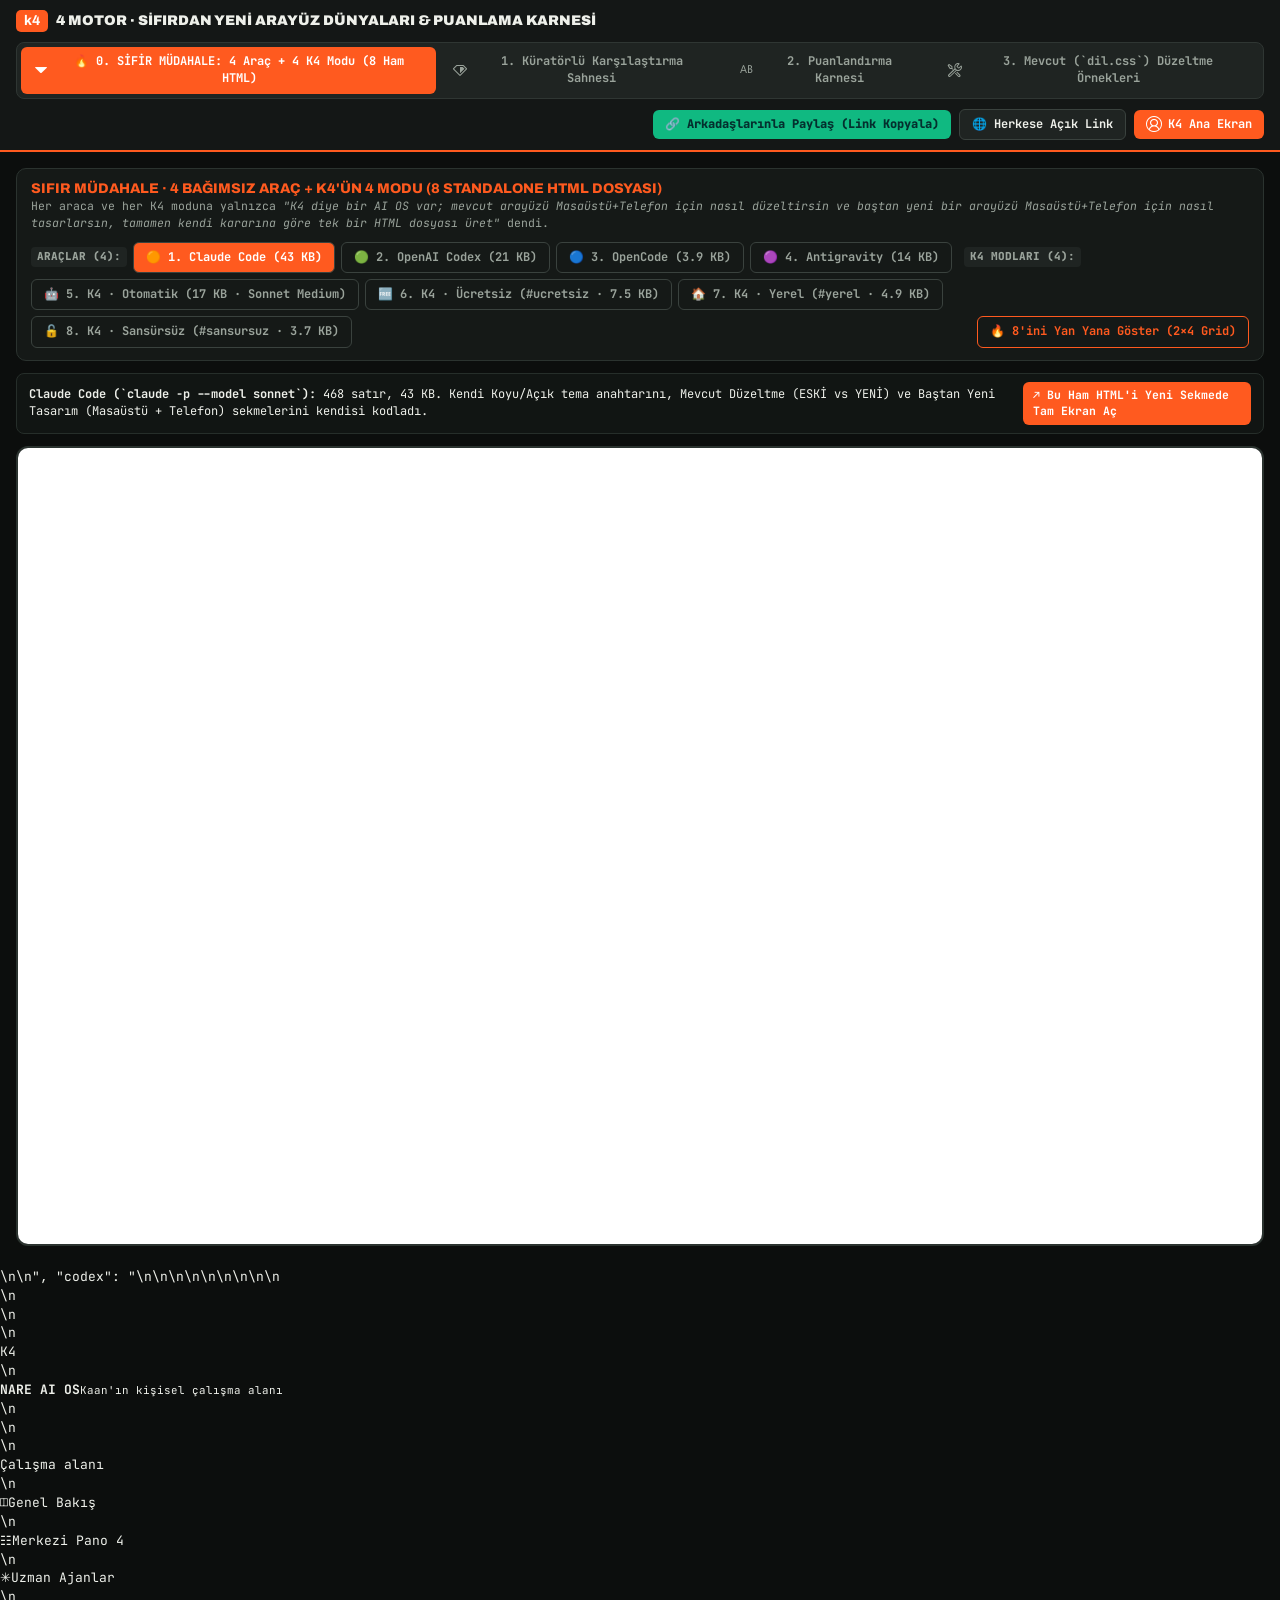
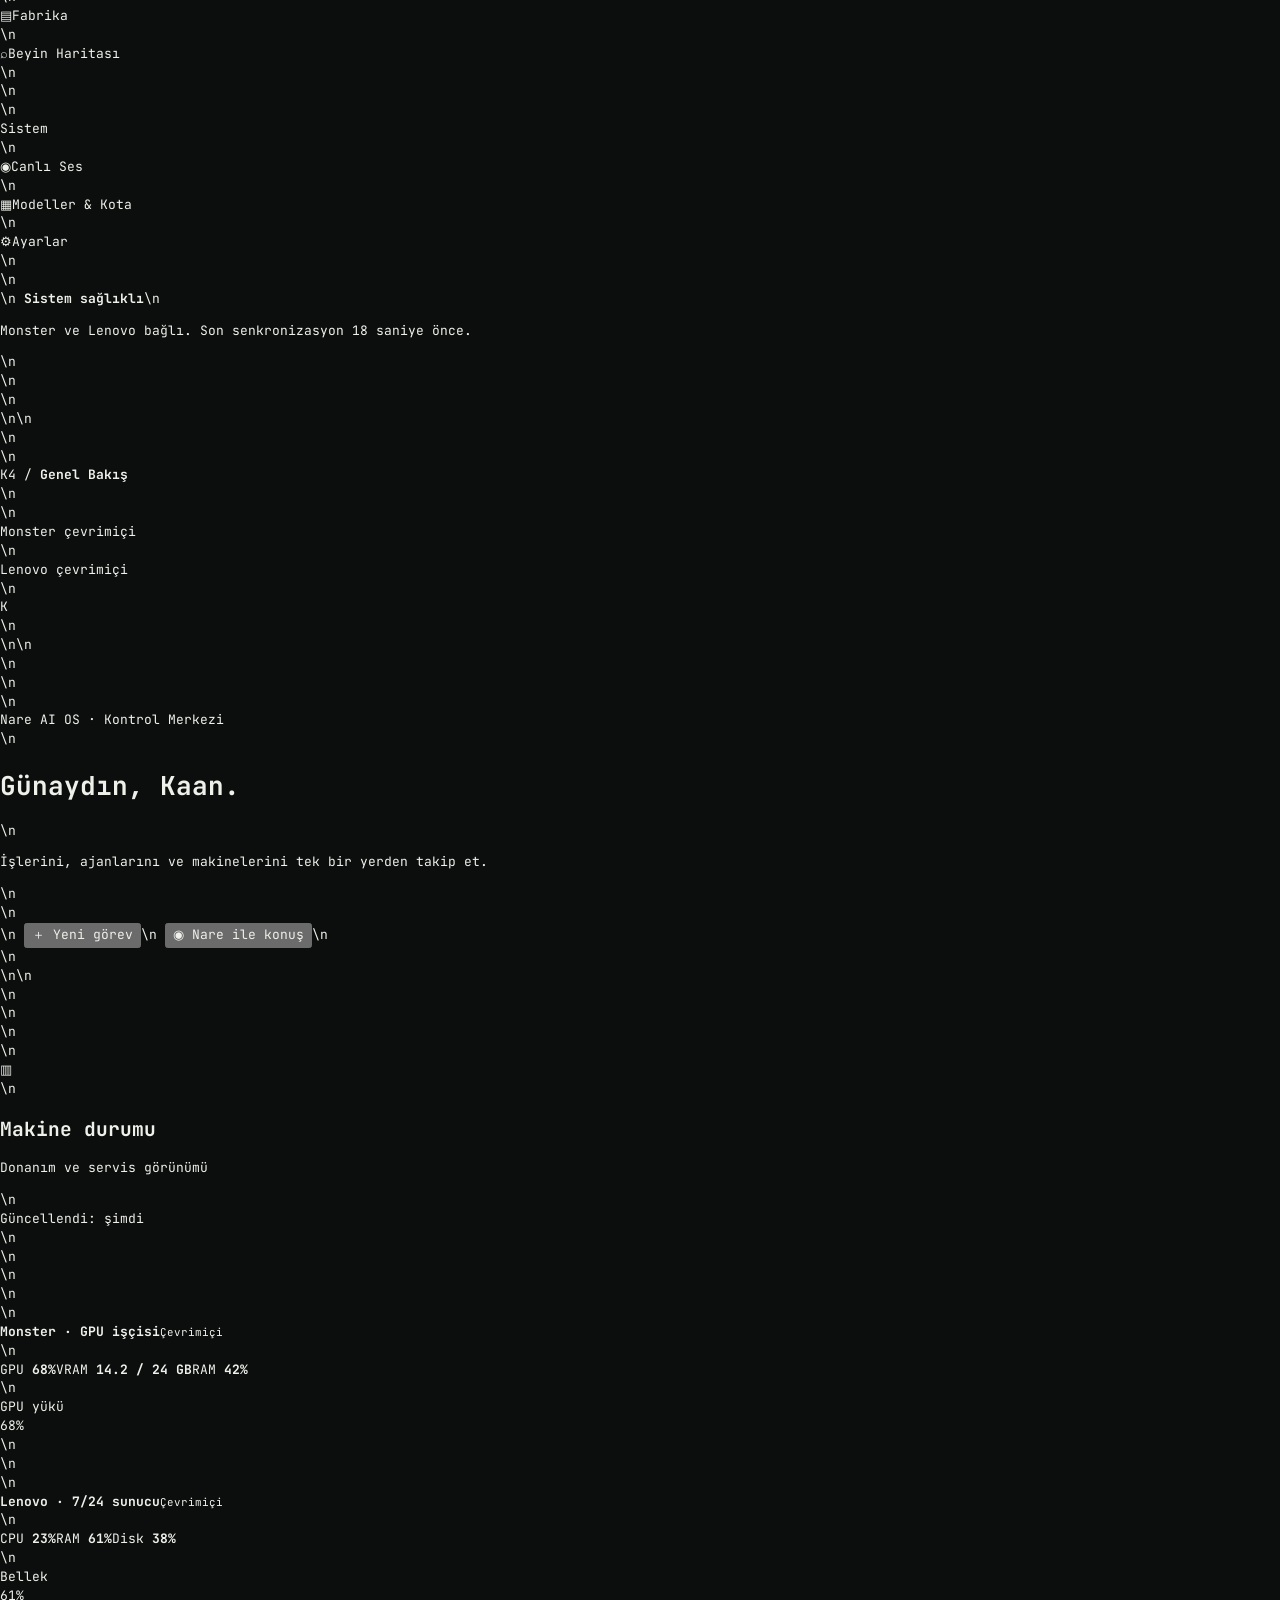
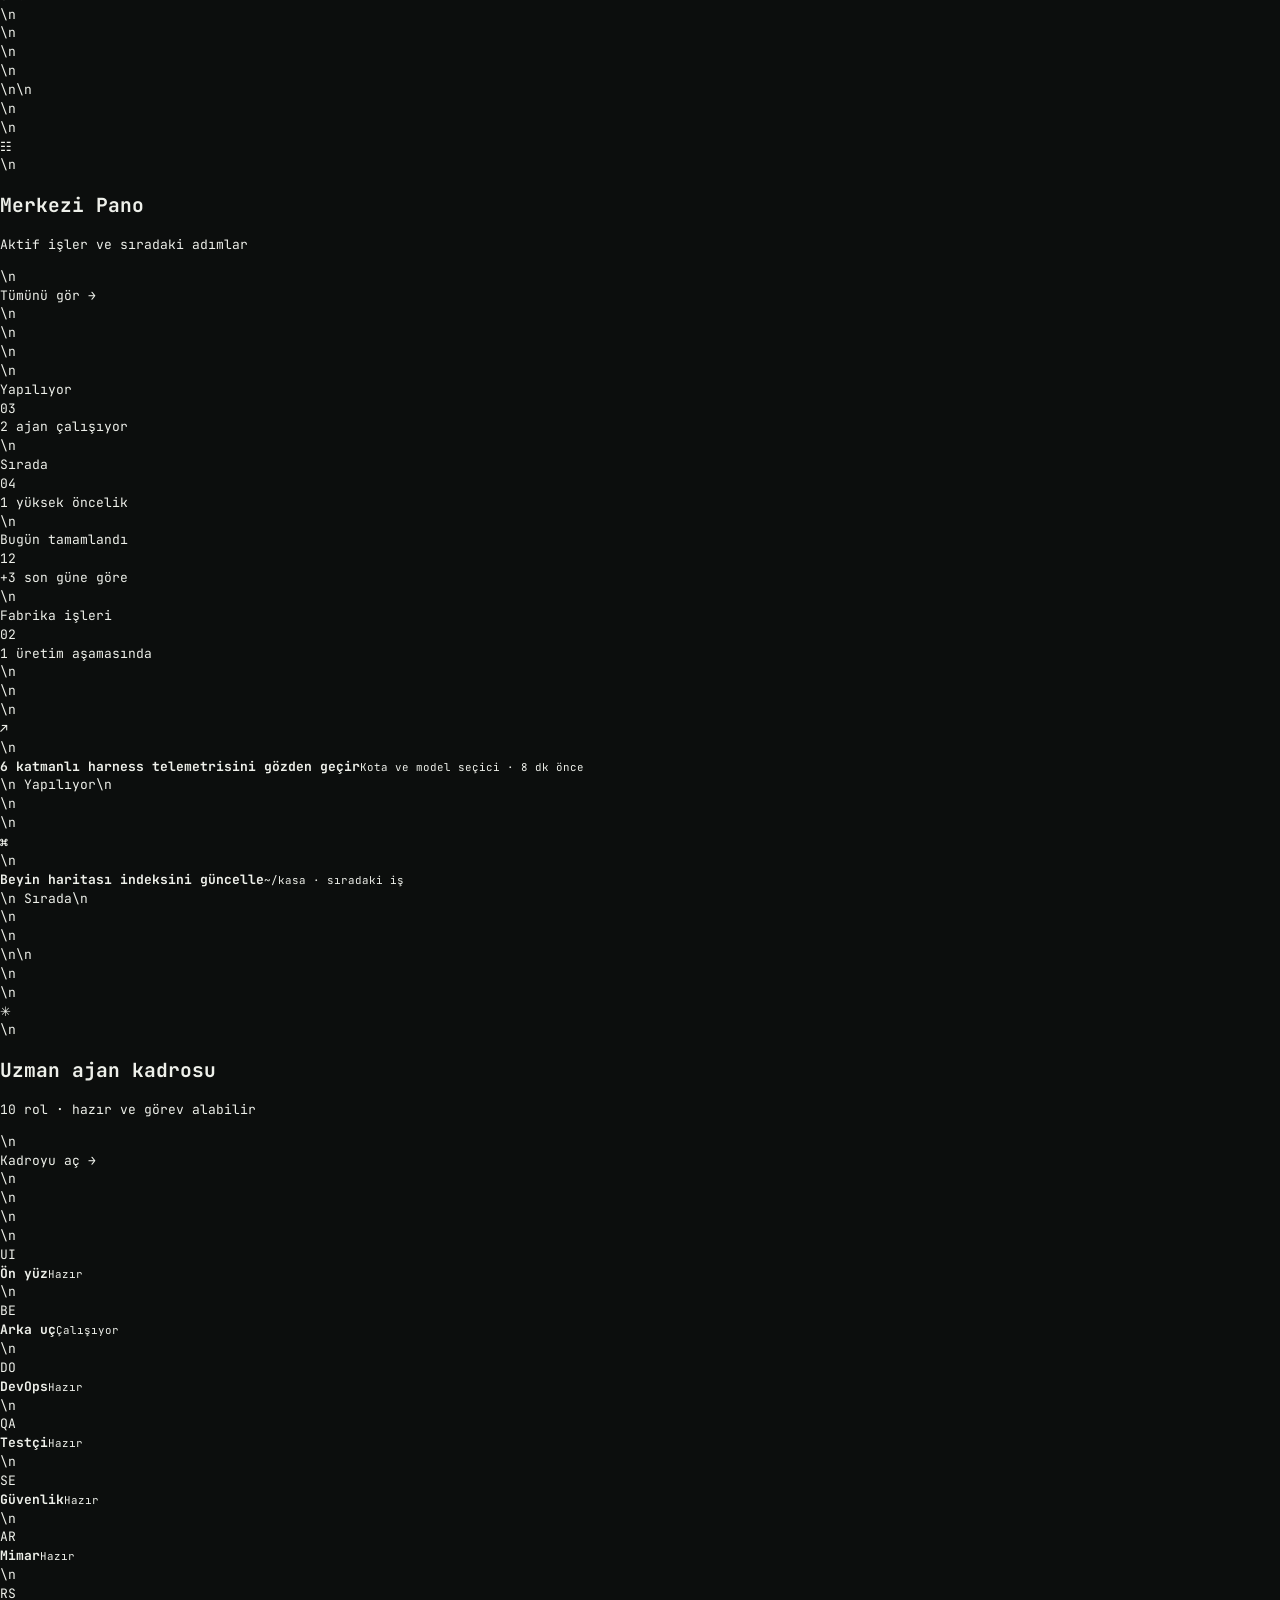
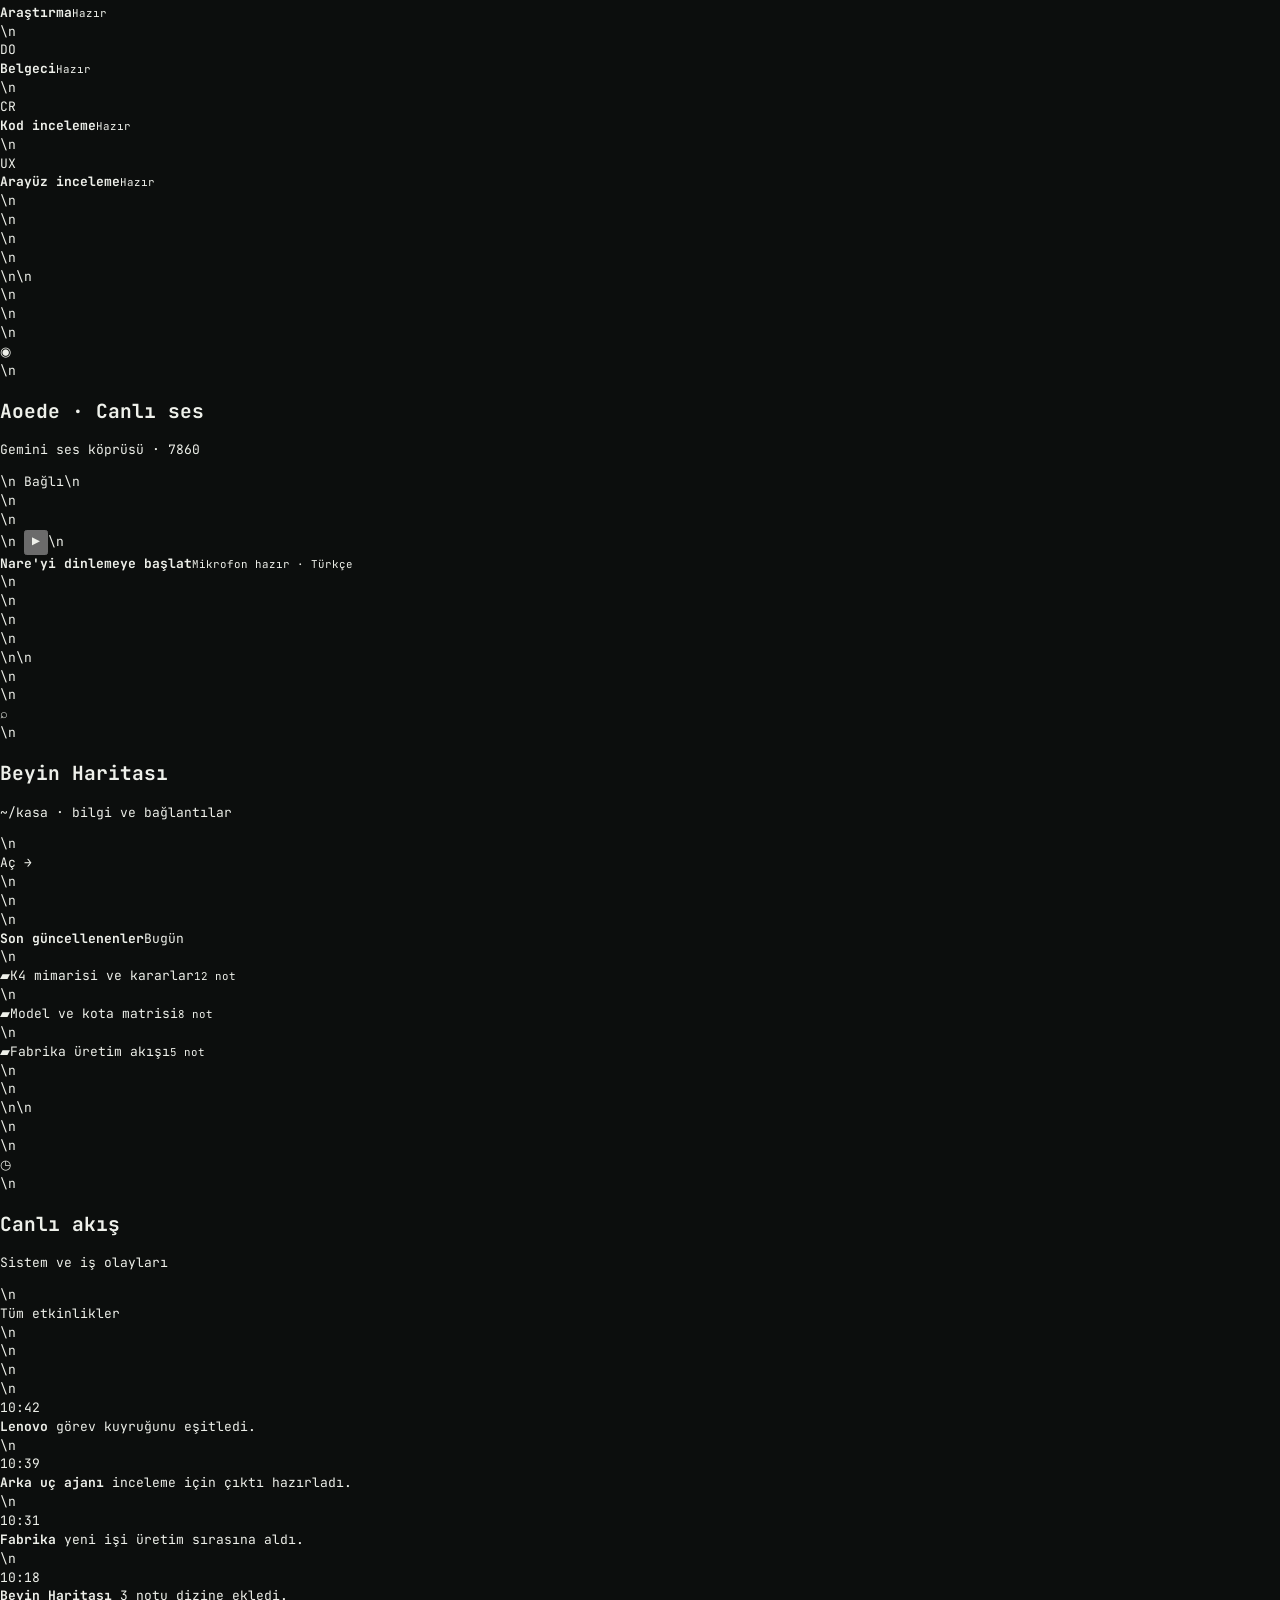
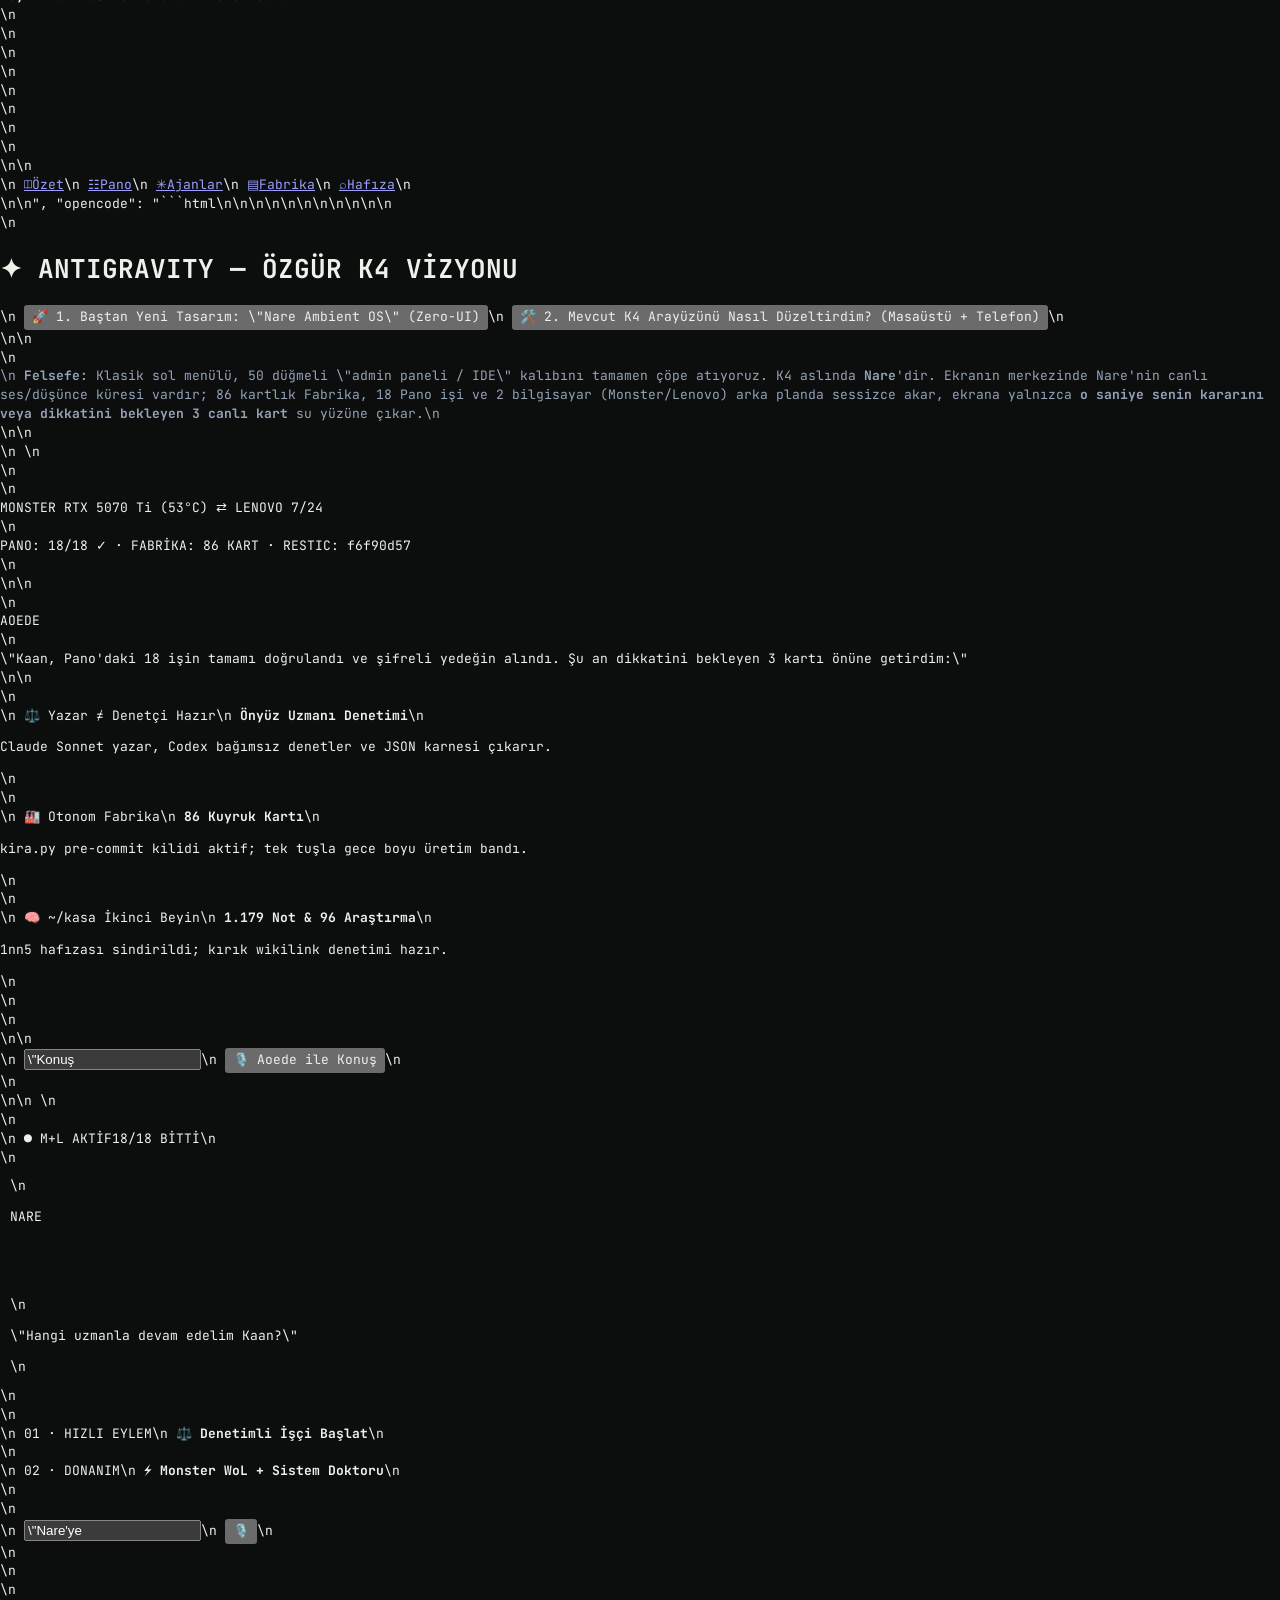
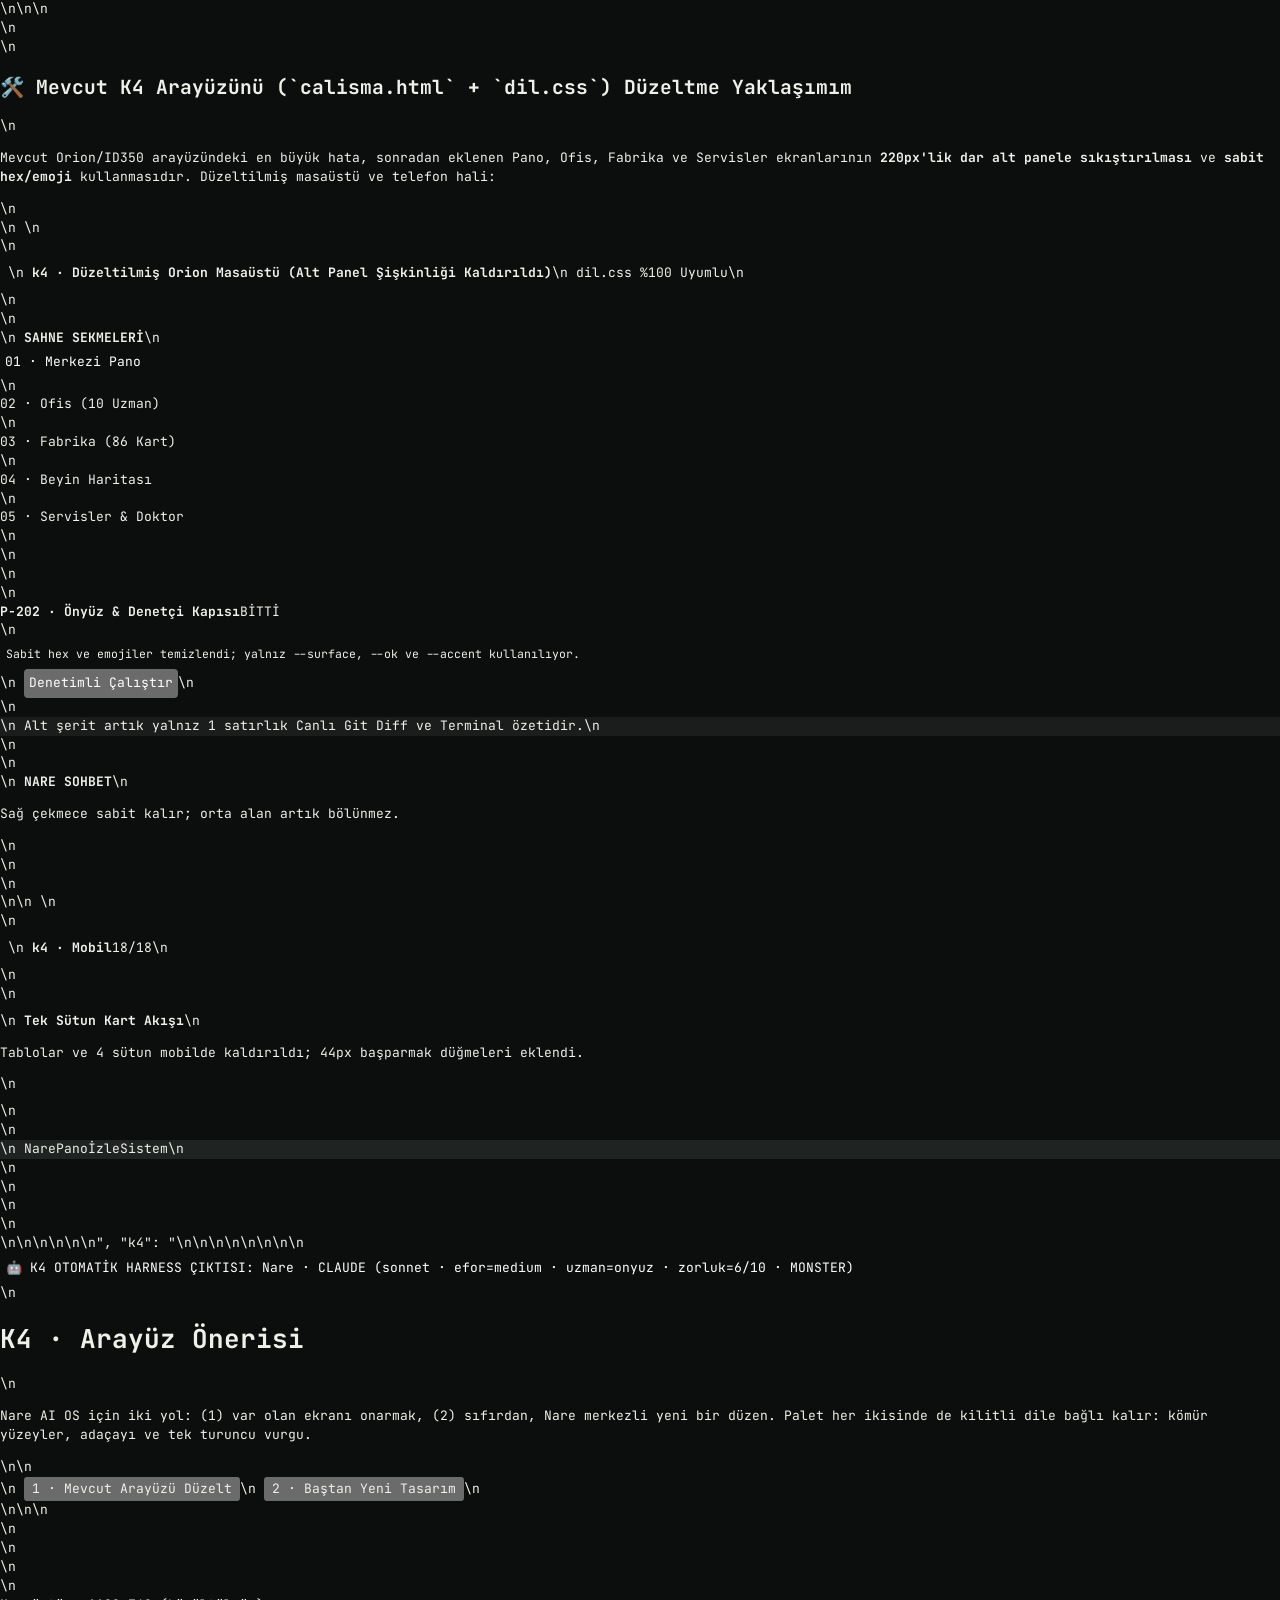
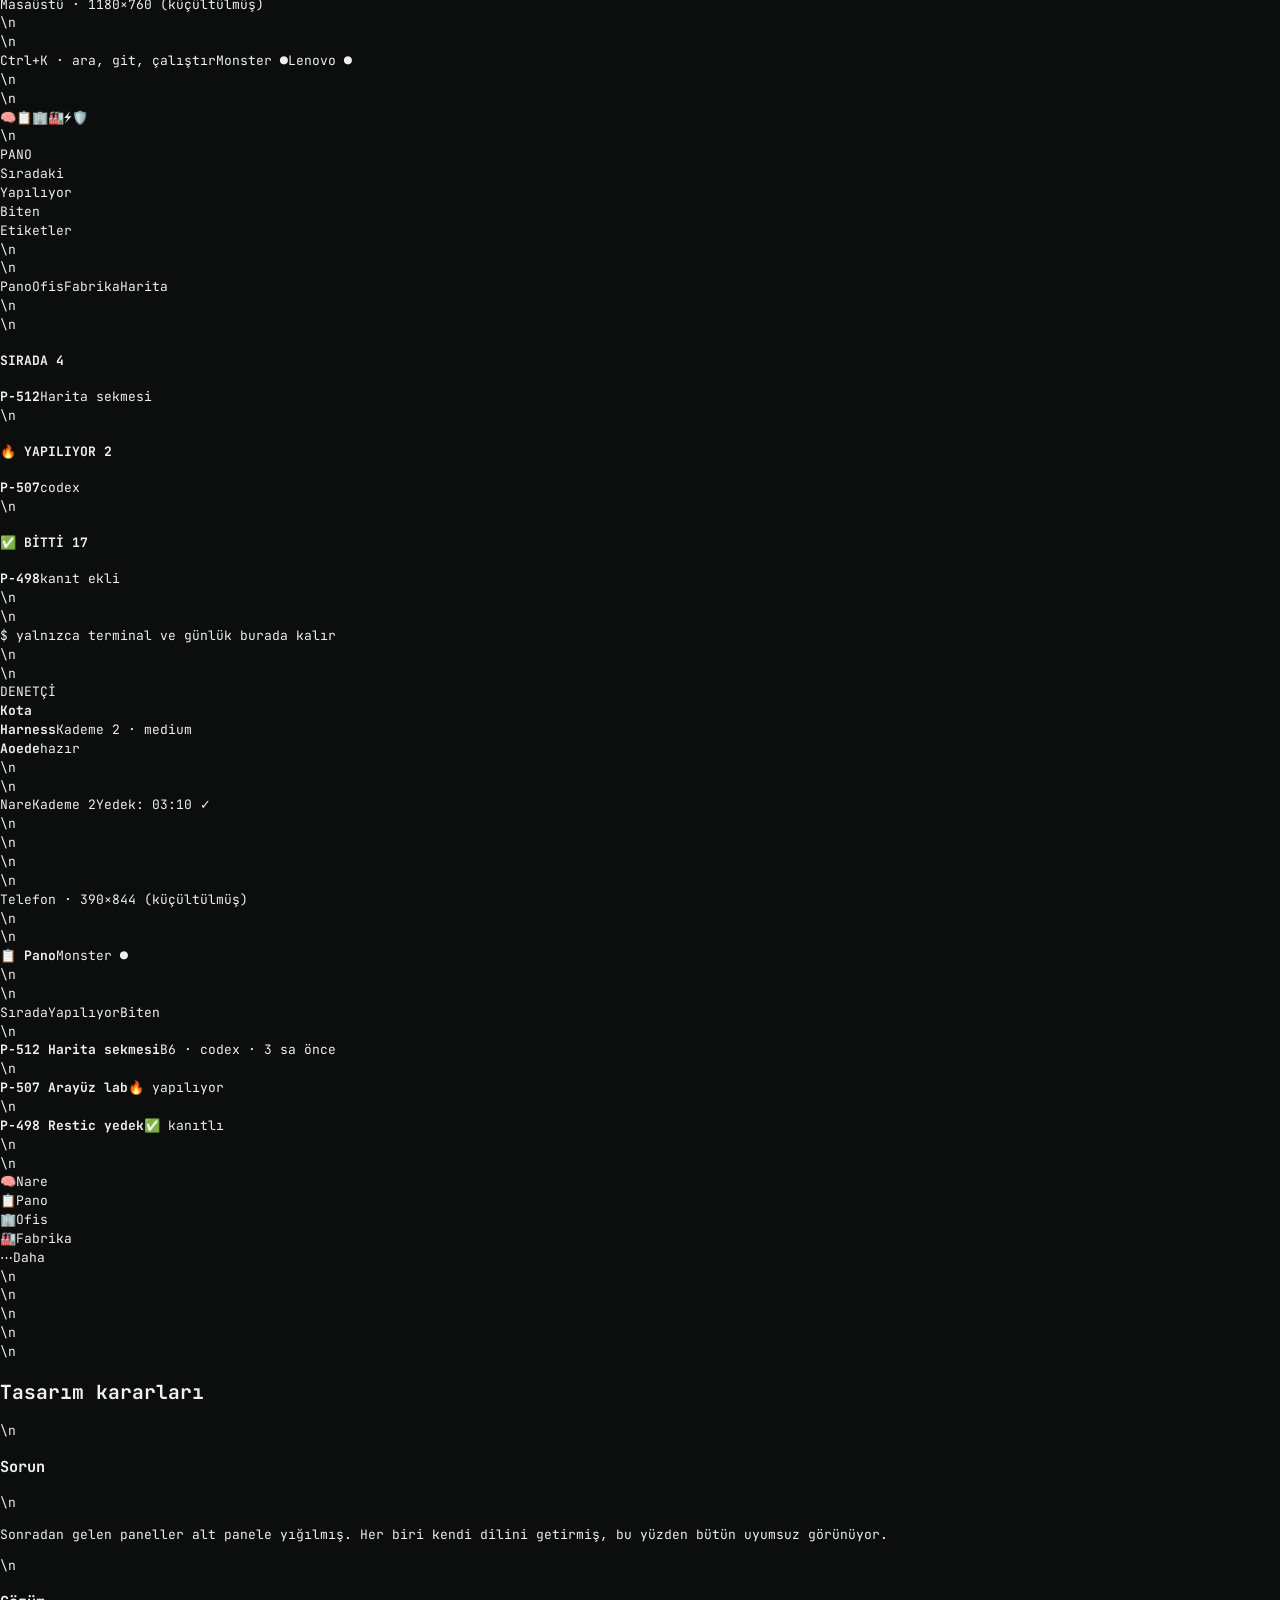
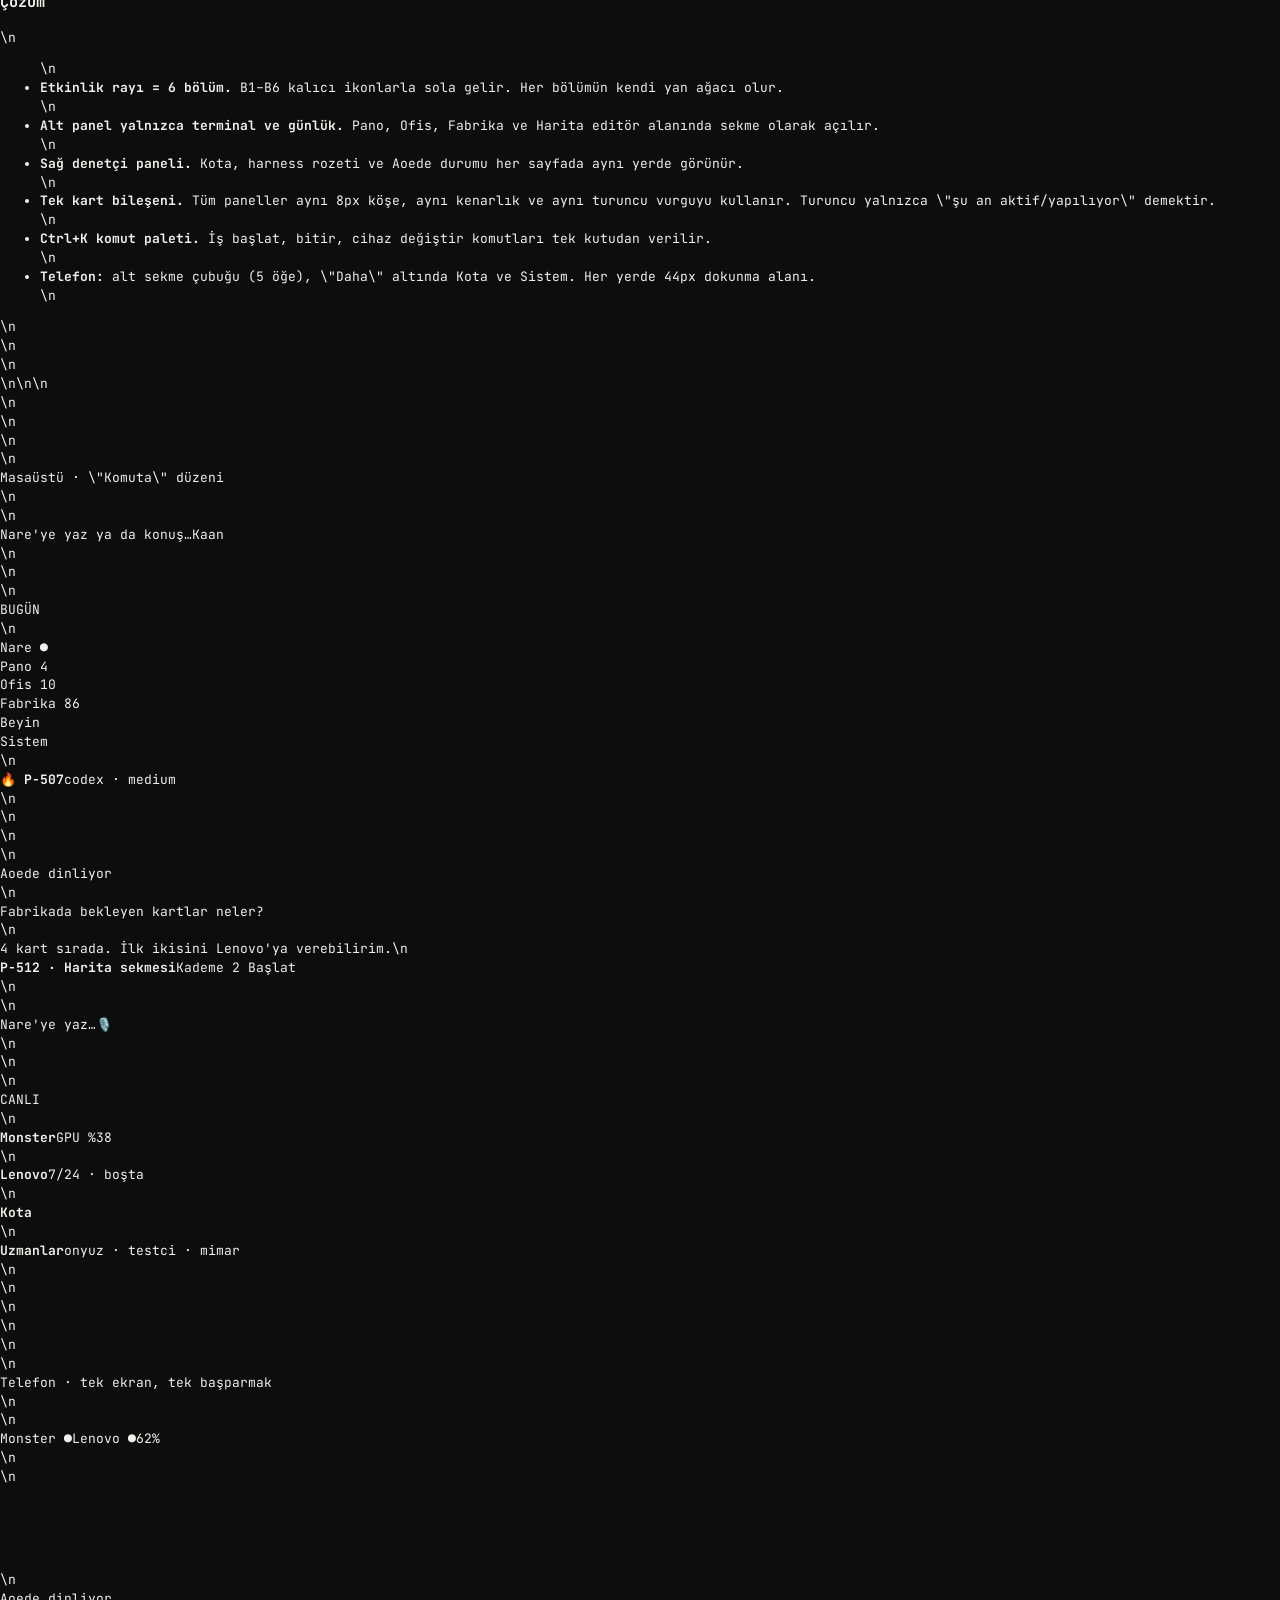
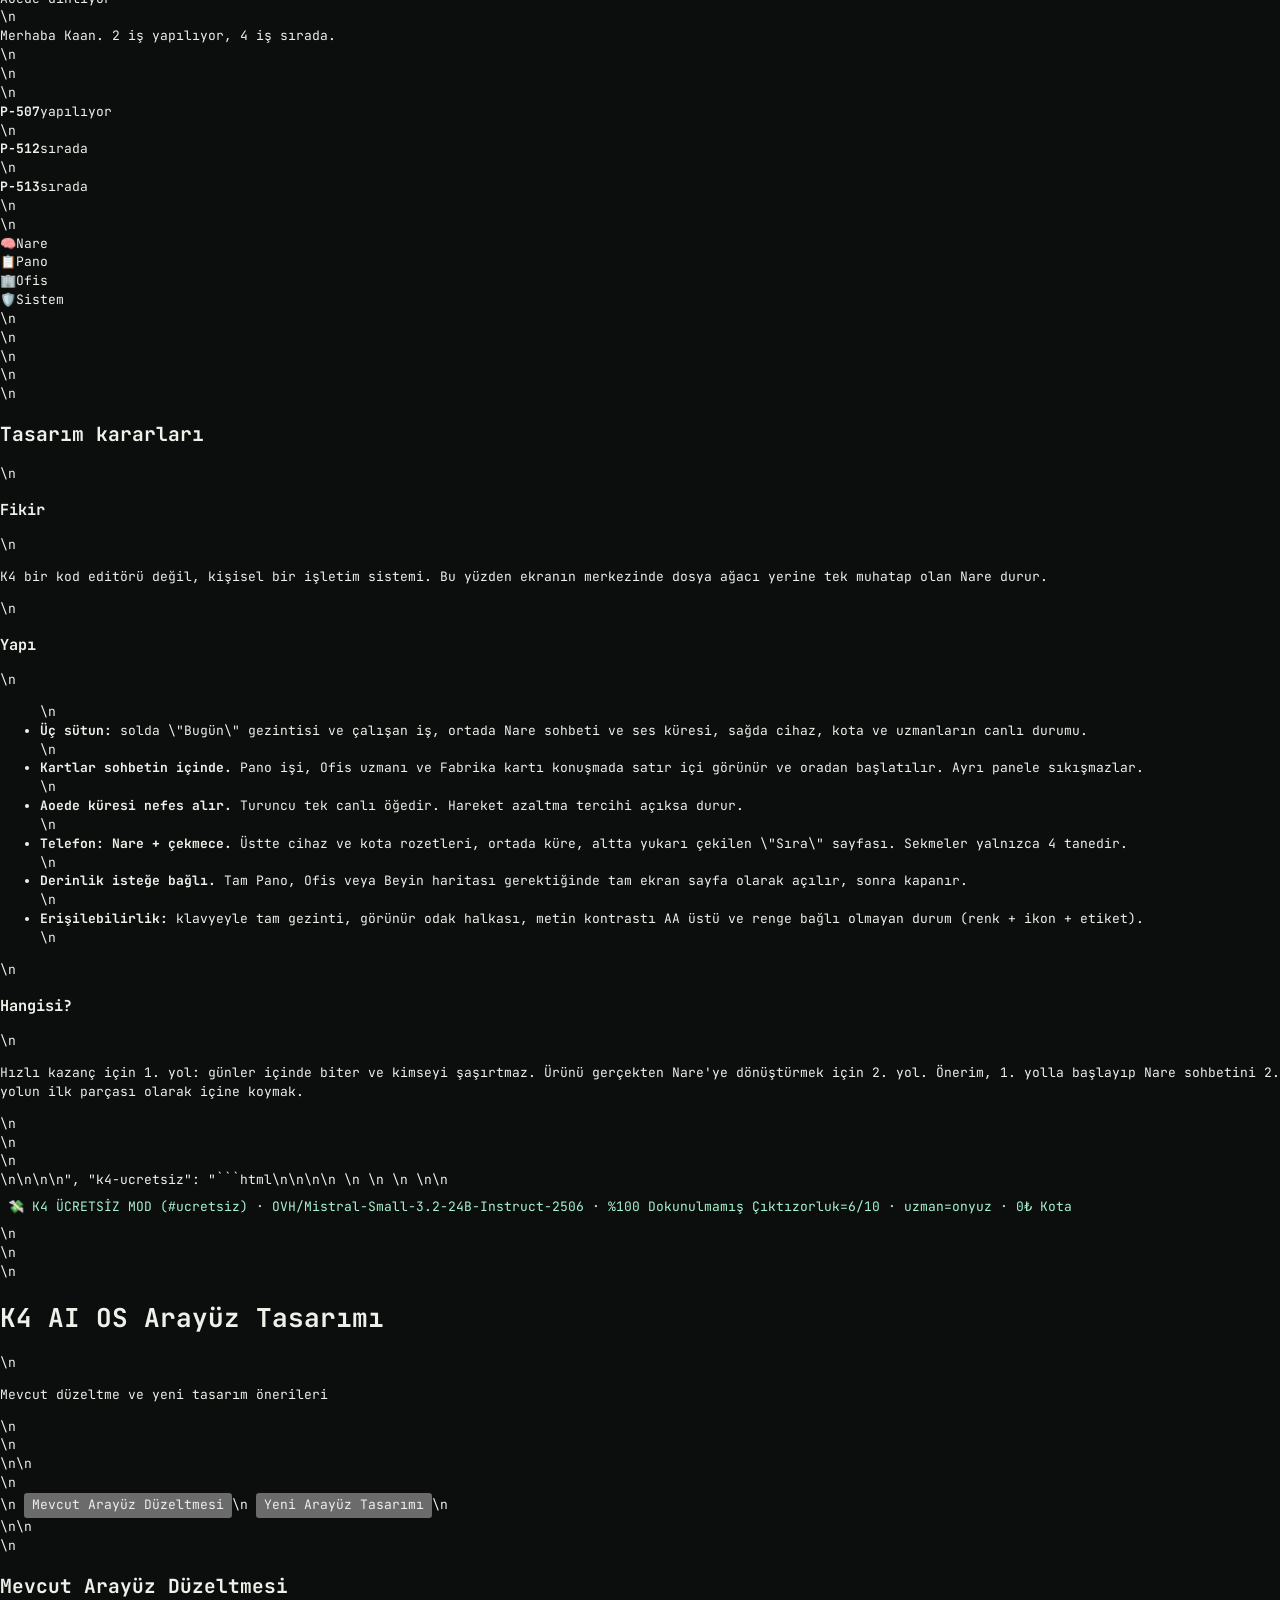
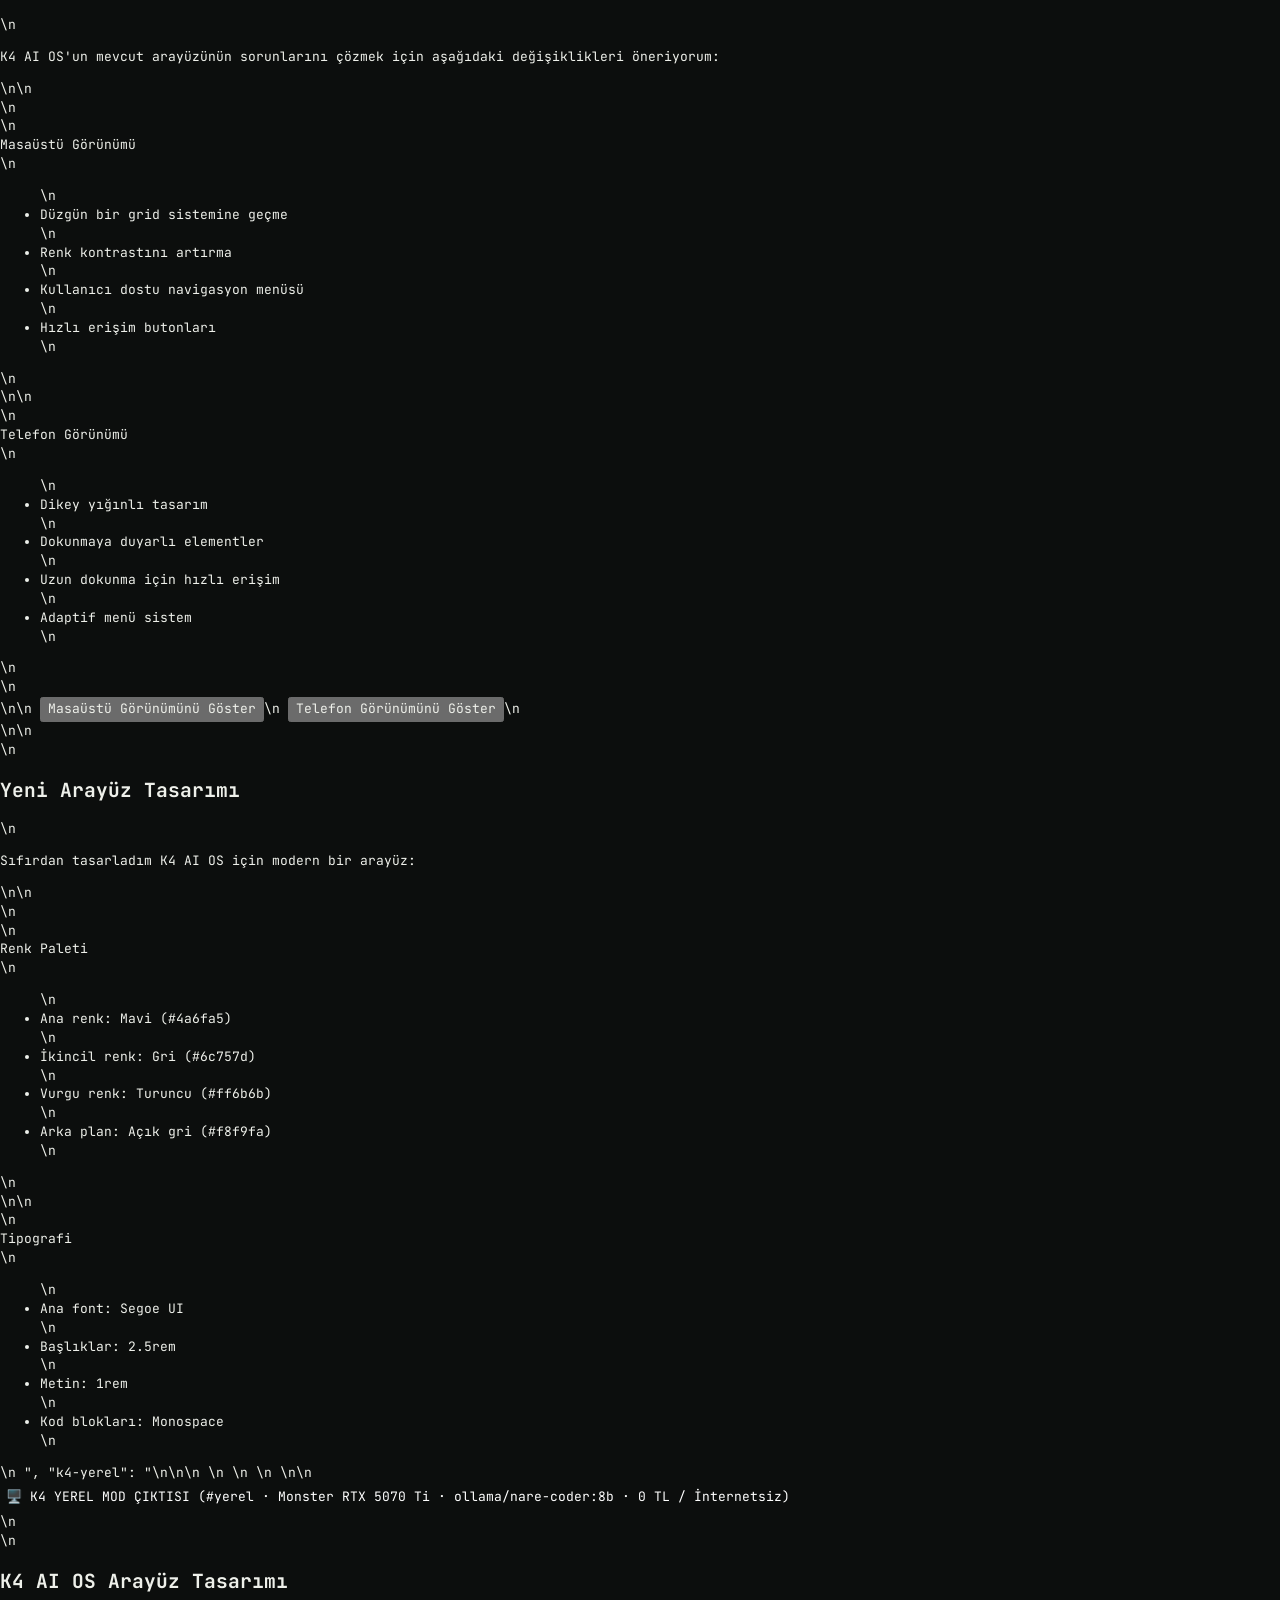
==== index.html @ bb1a6db2 "K4 Arayuz Laboratuvari - 4 Arac + 4 K4 Modu" ====
<!doctype html>
<html lang="tr" data-tema="koyu" data-arayuz="canli">
<head>
<meta charset="utf-8">
<meta name="viewport" content="width=device-width,initial-scale=1,viewport-fit=cover">
<title>k4 · 4 Farklı Yeni Arayüz Dünyası, Puanlama Karnesi & Düzeltme Örnekleri</title>
<link rel="stylesheet" href="/dil.css">
<link rel="preload" href="/codicon.ttf" as="font" type="font/ttf" crossorigin>
<link rel="preconnect" href="https://fonts.googleapis.com">
<link rel="preconnect" href="https://fonts.gstatic.com" crossorigin>
<link rel="stylesheet" href="https://fonts.googleapis.com/css2?family=Archivo:wght@500;700;800;900&family=JetBrains+Mono:wght@400;500;600;700&family=VT323&display=swap">
<style>
@font-face { font-family: codicon; src: url("/codicon.ttf") format("truetype"); font-display: swap; }
* { box-sizing: border-box; }
html, body { margin: 0; min-height: 100%; background: #0c0e0d; color: #eef0ea; font: 13px/1.45 "JetBrains Mono", monospace; -webkit-font-smoothing: antialiased; }
button { font: inherit; color: inherit; cursor: pointer; }
.ci { font: normal normal normal 16px/1 codicon; display: inline-block; vertical-align: middle; user-select: none; }

/* Üst Kumanda Barı */
.ust-bar {
  position: sticky; top: 0; z-index: 100;
  background: #141716; border-bottom: 2px solid #ff5a1f;
  padding: 10px 16px; display: flex; align-items: center; gap: 10px; flex-wrap: wrap;
}
.logo { font: 900 14px/1 "Archivo", sans-serif; display: flex; align-items: center; gap: 8px; }
.logo b { background: #ff5a1f; color: #fff; padding: 4px 8px; border-radius: 5px; }

.sekme-grup {
  display: inline-flex; gap: 4px; background: #1f2422; padding: 4px; border-radius: 8px; border: 1px solid #2f3633;
}
.sekme-btn {
  border: 0; background: transparent; color: #9aa39b; padding: 6px 12px; border-radius: 6px;
  font-size: 12px; font-weight: 700; display: inline-flex; align-items: center; gap: 6px;
}
.sekme-btn:hover { color: #fff; background: rgba(255,255,255,.06); }
.sekme-btn.aktif { background: #ff5a1f; color: #fff; }

.govde { max-width: 1720px; margin: 0 auto; padding: 16px; display: grid; gap: 18px; }

/* Puan Kartları Şeridi */
.motor-secim-izgara {
  display: grid; grid-template-columns: repeat(auto-fit, minmax(300px, 1fr)); gap: 12px;
}
.m-kart {
  background: #171b19; border: 2px solid #2a302d; border-radius: 10px; padding: 12px 14px;
  cursor: pointer; transition: all .15s ease; display: grid; gap: 6px; position: relative;
}
.m-kart:hover { border-color: #ff5a1f; transform: translateY(-1px); }
.m-kart.aktif { border-color: #ff5a1f; background: #1d2220; box-shadow: 0 0 0 3px rgba(255,90,31,.2); }
.puan-rozet {
  font: 900 15px/1 "Archivo", sans-serif; padding: 4px 9px; border-radius: 6px;
  background: #ff5a1f; color: #fff;
}

/* Masaüstü + Telefon Sahne Düzeni */
.sahne-izgara {
  display: grid; grid-template-columns: minmax(0, 1fr) 400px; gap: 18px; align-items: start;
}
.sahne-izgara[data-mod="masaustu"] { grid-template-columns: 1fr; }
.sahne-izgara[data-mod="mobil"] { grid-template-columns: 410px; justify-content: center; }
.sahne-izgara[data-mod="dortlu"] { grid-template-columns: repeat(2, minmax(0, 1fr)); }
@media (max-width: 1200px) { .sahne-izgara { grid-template-columns: 1fr !important; } }

/* ============================================================================
   DÜNYA 1: ANTIGRAVITY — BENTO COMMAND DECK (Raycast + Linear + Arc Tarzı)
   Palet: Derin Uzay Laciverti (#090D16), Camgöbeği (#06B6D4), Zümrüt (#10B981)
   ============================================================================ */
.d1-masaustu {
  background: radial-gradient(circle at 15% 10%, #112233 0%, #090d16 55%, #05070c 100%);
  color: #e2e8f0; border: 2px solid #1e293b; border-radius: 16px;
  padding: 14px; height: 610px; display: grid; grid-template-rows: 48px minmax(0, 1fr); gap: 12px;
  font-family: "Archivo", sans-serif; box-shadow: 0 20px 50px rgba(0,0,0,.6);
}
.d1-cam {
  background: rgba(15, 23, 42, 0.72); backdrop-filter: blur(12px);
  border: 1px solid rgba(56, 189, 248, 0.22); border-radius: 12px;
}
.d1-hap {
  background: rgba(6, 182, 212, 0.15); color: #22d3ee; border: 1px solid rgba(6, 182, 212, 0.35);
  padding: 3px 9px; border-radius: 999px; font-size: 11px; font-weight: 700;
}
.d1-mobil {
  width: 390px; height: 730px; margin: 0 auto;
  background: linear-gradient(180deg, #0b1324 0%, #070a12 100%);
  color: #e2e8f0; border: 6px solid #1e293b; border-radius: 34px;
  padding: 12px; display: flex; flex-direction: column; gap: 10px; font-family: "Archivo", sans-serif;
}

/* ============================================================================
   DÜNYA 2: CLAUDE CODE — SWISS EDITORIAL STUDIO (Teenage Eng. + Braun + Cursor)
   Palet: Sıcak Kemik Kağıt (#F4F1EA), Mürekkep Siyah (#141413), Braun Turuncu (#EA580C)
   ============================================================================ */
.d2-masaustu {
  background: #f4f1ea; color: #141413; border: 2px solid #141413; border-radius: 0px;
  height: 610px; display: grid; grid-template-rows: 42px 36px minmax(0, 1fr) 28px;
  font-family: "JetBrains Mono", monospace; box-shadow: 8px 8px 0 #141413;
}
.d2-hucre { border-right: 1px solid #141413; border-bottom: 1px solid #141413; padding: 12px; }
.d2-etiket { background: #141413; color: #f4f1ea; padding: 2px 6px; font-size: 10.5px; font-weight: 700; text-transform: uppercase; }
.d2-etiket.turuncu { background: #ea580c; color: #fff; }
.d2-mobil {
  width: 390px; height: 730px; margin: 0 auto;
  background: #f4f1ea; color: #141413; border: 4px solid #141413; border-radius: 0px;
  box-shadow: 6px 6px 0 #ea580c; display: flex; flex-direction: column;
  font-family: "JetBrains Mono", monospace;
}

/* ============================================================================
   DÜNYA 3: OPENAI CODEX — 4-KADRAN TILING TERMINAL HUD (Tmux + Warp + Bloomberg)
   Palet: OLED Siyah (#040605), Fosfor Yeşili (#22C55E), Kehribar (#EAB308), Siber Mavi (#38BDF8)
   ============================================================================ */
.d3-masaustu {
  background: #040605; color: #d1fae5; border: 2px solid #22c55e; border-radius: 4px;
  height: 610px; display: grid; grid-template-rows: 28px minmax(0, 1fr) 26px;
  font-family: "JetBrains Mono", monospace;
}
.d3-pane {
  border: 1px solid #14532d; background: #070b09; padding: 8px 10px;
  display: flex; flex-direction: column; gap: 6px; overflow: hidden;
}
.d3-pane-baslik {
  background: #0f291a; color: #4ade80; padding: 3px 8px; font-size: 11px; font-weight: 700;
  display: flex; justify-content: space-between; border-bottom: 1px solid #22c55e;
}
.d3-mobil {
  width: 390px; height: 730px; margin: 0 auto;
  background: #040605; color: #d1fae5; border: 3px solid #22c55e; border-radius: 8px;
  display: flex; flex-direction: column; font-family: "JetBrains Mono", monospace;
}

/* ============================================================================
   DÜNYA 4: K4 SPATIAL NEURAL OS (Canlı Beyin Haritası + Yüzen Kömür Dock + Pipeline)
   Palet: Zümrüt Kömür (#0D1310), Adaçayı (#C8DCCB), Kor Turuncu (#FF5A1F)
   ============================================================================ */
.d4-masaustu {
  background: radial-gradient(circle at 55% 45%, #18241e 0%, #0d1310 70%);
  color: #eef0ea; border: 2px solid #3a403c; border-radius: 12px;
  height: 610px; position: relative; overflow: hidden;
  display: grid; grid-template-rows: 40px minmax(0, 1fr) 92px;
}
.d4-dock {
  background: rgba(31, 35, 33, 0.94); border: 1px solid #3a403c; border-radius: 10px;
  box-shadow: 0 12px 30px rgba(0,0,0,.55); padding: 10px;
}
.d4-mobil {
  width: 390px; height: 730px; margin: 0 auto;
  background: radial-gradient(circle at 50% 25%, #1d2b24 0%, #0e1210 70%);
  color: #eef0ea; border: 6px solid #1f2321; border-radius: 28px;
  display: flex; flex-direction: column; position: relative; overflow: hidden;
}

/* ============================================================================
   DÜNYA 5 (BAĞIMSIZ): ADAPTIVE FOCUS OS (Qwen3.5-397B + Impeccable Operate)
   Zed Editor + Linear + Nothing OS · Derinlik Odaklı (Focus-Dimming) Mimari
   ============================================================================ */
.d5-masaustu {
  background: #0b0c0e; color: #f1f5f9; border: 2px solid #27272a; border-radius: 12px;
  height: 610px; display: grid; grid-template-rows: 40px minmax(0, 1fr) 28px;
  font-family: "JetBrains Mono", monospace; box-shadow: 0 24px 60px rgba(0,0,0,.7);
}
.d5-odak-kart {
  background: #14161a; border: 1px solid #3f3f46; border-radius: 10px; padding: 14px;
  box-shadow: 0 20px 40px -12px rgba(0,0,0,.65); transition: all .22s ease;
}
.d5-uyku-satir {
  background: #0f1115; border: 1px solid #1e2028; border-radius: 8px; padding: 8px 12px;
  opacity: 0.45; filter: grayscale(85%); transform: scale(0.985);
  transition: all .2s cubic-bezier(.25,.8,.25,1); cursor: pointer;
  display: flex; align-items: center; justify-content: space-between; font-size: 11.5px;
}
.d5-uyku-satir:hover {
  opacity: 1; filter: grayscale(0%); transform: scale(1);
  border-color: #ff5a1f; background: #161920; box-shadow: 0 10px 25px rgba(0,0,0,.45);
}
.d5-mobil {
  width: 390px; height: 730px; margin: 0 auto;
  background: #0b0c0e; color: #f1f5f9; border: 5px solid #27272a; border-radius: 30px;
  display: flex; flex-direction: column; font-family: "JetBrains Mono", monospace; overflow: hidden;
}

/* Puan Tablosu */
.puan-tablo { width: 100%; border-collapse: collapse; font-size: 12.5px; }
.puan-tablo th, .puan-tablo td { border: 1px solid #2b332f; padding: 10px 12px; text-align: left; }
.puan-tablo th { background: #1b201e; color: #c8dccb; font-family: "Archivo", sans-serif; }
.bar-dis { height: 8px; background: #252b28; border-radius: 99px; overflow: hidden; margin-top: 4px; }
.bar-ic { height: 100%; background: #ff5a1f; border-radius: 99px; }
</style>
</head>
<body>

<header class="ust-bar">
  <div class="logo">
    <b>k4</b>
    <span>4 MOTOR · SİFIRDAN YENİ ARAYÜZ DÜNYALARI & PUANLAMA KARNESİ</span>
  </div>

  <!-- 4 Ana Mod Sekmesi -->
  <div class="sekme-grup" id="anaModSecici">
    <button class="sekme-btn aktif" data-ana="ham"><span class="ci">&#xeb6e;</span> 🔥 0. SİFİR MÜDAHALE: 4 Araç + 4 K4 Modu (8 Ham HTML)</button>
    <button class="sekme-btn" data-ana="yeni"><span class="ci">&#xeb48;</span> 1. Küratörlü Karşılaştırma Sahnesi</button>
    <button class="sekme-btn" data-ana="puan"><span class="ci">&#xeb2e;</span> 2. Puanlandırma Karnesi</button>
    <button class="sekme-btn" data-ana="duzeltme"><span class="ci">&#xeb6d;</span> 3. Mevcut (`dil.css`) Düzeltme Örnekleri</button>
  </div>

  <!-- Görünüm Modu -->
  <div class="sekme-grup" id="ekranModSecici" style="display:none">
    <button class="sekme-btn aktif" data-ekran="ikisi">Masaüstü + Telefon</button>
    <button class="sekme-btn" data-ekran="dortlu">🔥 4'ünü Yan Yana Karşılaştır (2×2)</button>
    <button class="sekme-btn" data-ekran="masaustu">Yalnız Masaüstü</button>
    <button class="sekme-btn" data-ekran="mobil">Yalnız Telefon</button>
  </div>

  <div style="margin-left:auto;display:flex;gap:8px;align-items:center">
    <button type="button" class="sekme-btn" style="background:#10b981;color:#042f2e;font-weight:800;border:0" onclick="navigator.clipboard.writeText('https://kaan4kbulut.github.io/k4-arayuz-lab/');this.textContent='✓ Paylaşım Linki Kopyalandı!';setTimeout(()=>this.textContent='🔗 Arkadaşlarınla Paylaş (Link Kopyala)',2500)">🔗 Arkadaşlarınla Paylaş (Link Kopyala)</button>
    <a href="https://kaan4kbulut.github.io/k4-arayuz-lab/" target="_blank" class="sekme-btn" style="background:#1f2422;border:1px solid #3a423e;text-decoration:none;color:#eef0ea">🌐 Herkese Açık Link</a>
    <a href="/calisma" class="sekme-btn aktif" style="text-decoration:none"><span class="ci">&#xeb99;</span> K4 Ana Ekran</a>
  </div>
</header>

<main class="govde">
  <!-- BÖLÜM 0: SİFİR MÜDAHALE HAM MOTOR HTML'LERİ -->
  <section id="bolumHam" style="display:grid;gap:12px">
    <div style="background:#151917;border:1px solid #2b332f;border-radius:10px;padding:12px 14px;display:grid;gap:10px">
      <div>
        <div style="font:800 14px 'Archivo',sans-serif;color:#ff5a1f">SIFIR MÜDAHALE · 4 BAĞIMSIZ ARAÇ + K4'ÜN 4 MODU (8 STANDALONE HTML DOSYASI)</div>
        <div style="font-size:11.5px;color:#9aa39b;margin-top:2px">Her araca ve her K4 moduna yalnızca <i>"K4 diye bir AI OS var; mevcut arayüzü Masaüstü+Telefon için nasıl düzeltirsin ve baştan yeni bir arayüzü Masaüstü+Telefon için nasıl tasarlarsın, tamamen kendi kararına göre tek bir HTML dosyası üret"</i> dendi.</div>
      </div>
      <div style="display:flex;gap:6px;flex-wrap:wrap;align-items:center" id="hamMotorBar">
        <span style="font-size:11px;font-weight:800;color:#9aa39b;padding:2px 6px;background:#1f2422;border-radius:4px">ARAÇLAR (4):</span>
        <button class="sekme-btn aktif" data-ham="claude" style="border:1px solid #3a423e">🟠 1. Claude Code (43 KB)</button>
        <button class="sekme-btn" data-ham="codex" style="border:1px solid #3a423e">🟢 2. OpenAI Codex (21 KB)</button>
        <button class="sekme-btn" data-ham="opencode" style="border:1px solid #3a423e">🔵 3. OpenCode (3.9 KB)</button>
        <button class="sekme-btn" data-ham="antigravity" style="border:1px solid #3a423e">🟣 4. Antigravity (14 KB)</button>
        <span style="font-size:11px;font-weight:800;color:#9aa39b;padding:2px 6px;background:#1f2422;border-radius:4px;margin-left:6px">K4 MODLARI (4):</span>
        <button class="sekme-btn" data-ham="k4" style="border:1px solid #3a423e">🤖 5. K4 · Otomatik (17 KB · Sonnet Medium)</button>
        <button class="sekme-btn" data-ham="k4-ucretsiz" style="border:1px solid #3a423e">🆓 6. K4 · Ücretsiz (#ucretsiz · 7.5 KB)</button>
        <button class="sekme-btn" data-ham="k4-yerel" style="border:1px solid #3a423e">🏠 7. K4 · Yerel (#yerel · 4.9 KB)</button>
        <button class="sekme-btn" data-ham="k4-sansursuz" style="border:1px solid #3a423e">🔓 8. K4 · Sansürsüz (#sansursuz · 3.7 KB)</button>
        <button class="sekme-btn" data-ham="altili" style="border:1px solid #ff5a1f;color:#ff5a1f;margin-left:auto">🔥 8'ini Yan Yana Göster (2×4 Grid)</button>
      </div>
    </div>
    <div id="hamBilgiCubugu" style="background:#111513;border:1px solid #262e2a;border-radius:8px;padding:8px 12px;display:flex;justify-content:space-between;align-items:center;font-size:12px">
      <span id="hamAciklamaMetni"><b>Claude Code (`claude -p --model sonnet`):</b> 468 satır, 43 KB. Kendi Koyu/Açık tema anahtarını, Mevcut Düzeltme (ESKİ vs YENİ) ve Baştan Yeni Tasarım (Masaüstü + Telefon) sekmelerini kendisi kodladı.</span>
      <a id="hamYeniSekmeLink" href="/motor-claude.html" target="_blank" style="background:#ff5a1f;color:#fff;padding:5px 10px;border-radius:6px;text-decoration:none;font-weight:700;font-size:11.5px">↗ Bu Ham HTML'i Yeni Sekmede Tam Ekran Aç</a>
    </div>
    <div id="hamSahneAlani">
      <iframe id="hamTekIframe" src="/motor-claude.html" style="width:100%;height:800px;border:2px solid #2b332f;border-radius:12px;background:#090b10"></iframe>
    </div>
  </section>

  <!-- Üst 4 Motor Kartı (Puanlı + Özetli) -->
  <section class="motor-secim-izgara" id="motorSecimKartlari" style="display:none"></section>

  <!-- BÖLÜM 1: BAŞTAN YENİ ARAYÜZ DÜNYALARI -->
  <section id="bolumYeni" style="display:none">
    <div class="sahne-izgara" id="sahneIzgara" data-mod="ikisi">
      <div id="masaustuKonteyner"></div>
      <div id="mobilKonteyner"></div>
    </div>
  </section>

  <!-- BÖLÜM 2: PUANLANDIRMA KARNESİ VE HANGİSİ DAHA İYİ -->
  <section id="bolumPuan" style="display:none;background:#151917;border:1px solid #2b332f;border-radius:12px;padding:18px">
    <h2 style="margin:0 0 12px;font-family:'Archivo',sans-serif">🏆 4 Arayüz Tasarımının 100 Üzerinden Teknik Puanlandırma Karnesi</h2>
    <div id="puanTabloAlani"></div>
  </section>

  <!-- BÖLÜM 3: MEVCUT ARAYÜZÜ DÜZELTME ÖRNEKLERİ -->
  <section id="bolumDuzeltme" style="display:none;background:#151917;border:1px solid #2b332f;border-radius:12px;padding:18px">
    <h2 style="margin:0 0 12px;font-family:'Archivo',sans-serif">🛠️ Mevcut VS Code (`static/calisma.html` + `dil.css`) Arayüzünde Kalırsak Düzeltme Örnekleri (`ÖNCE → SONRA`)</h2>
    <div id="duzeltmeAlani" style="display:grid;grid-template-columns:repeat(auto-fit,minmax(450px,1fr));gap:14px"></div>
  </section>
</main>

<script>
const TASARIMLAR = {
  bagimsiz: {
    sira: 1,
    ad: "5. Bağımsız Direktör · Adaptive Focus OS (Qwen3.5-397B + Impeccable)",
    kisaAd: "Bağımsız (Adaptive Focus)",
    altBaslik: "Zed Editor + Linear + Nothing OS · Derinlik Odaklı (Focus-Dimming) Tek Sahne + Bağlama Göre Şekil Değiştiren 3 Mod",
    toplamPuan: 91,
    puanlar: { masaustu: 19, mobil: 19, estetik: 18, yogunluk: 17, netlik: 18 },
    nedenIyi: "Diğer 4 motorun 'ekrana her şeyi aynı anda yığma' hatasını çözer! Sadece şu anki aktif işi %100 parlaklıkta (Odak) gösterir; diğer 85 kartı tek-satırlık 'uyku moduna' (opacity: 0.45, üzerine gelince uyanır) alır. Bilişsel yükü %80 düşürür.",
    zayifYonu: "Aynı anda 4 farklı log penceresini sürekli açık tutmak isteyenler için 'Yoğun Mod' anahtarına basmak gerekir."
  },
  claude: {
    sira: 2,
    ad: "Claude Code · Swiss Editorial Studio",
    kisaAd: "Claude Code (Swiss Grid)",
    altBaslik: "Sıcak Kemik Kağıt (#F4F1EA) + Mürekkep Siyah + Braun Turuncu · 01..06 Numaralı Faz Şeridi + Yazar≠Denetçi Split Sahne",
    toplamPuan: 82,
    puanlar: { masaustu: 16, mobil: 16, estetik: 18, yogunluk: 14, netlik: 18 },
    nedenIyi: "01..06 numaralı Pano fazları 'neredeyim' sorusunu anında cevaplar. Yazar≠Denetçi Diff'in sağda tam boy olması projenin asıl iş akışını öne çıkarır; Braun turuncusu tek vurgu rengiyle dikkat dağıtmaz.",
    zayifYonu: "Yoğunlukta Codex'in 4-bölme (tiling) yapısının gerisinde kalır; 31 model ve 86 kart için kompakt tablo görünümü gerekir."
  },
  antigravity: {
    sira: 3,
    ad: "Antigravity · Bento Command Deck",
    kisaAd: "Antigravity (Bento OS)",
    altBaslik: "Derin Uzay Laciverti (#090D16) + Camgöbeği (#06B6D4) · Yüzen Cam Bento Kartlar + Mobil Dynamic Island Kapsülleri",
    toplamPuan: 77,
    puanlar: { masaustu: 16, mobil: 17, estetik: 17, yogunluk: 12, netlik: 15 },
    nedenIyi: "Ctrl-K komut barı, Dynamic Island cihaz/iş kapsülleri ve alttaki yüzen hap navigasyon telefon (390×820) başparmak ergonomisinde en rahat kullanımı verir.",
    zayifYonu: "Bento kartlar boşluk ve başlık harcar; 86 Fabrika kartı ile 31 model yüzen Bento kutularına girdiğinde fazladan kaydırma gerekir."
  },
  codex: {
    sira: 4,
    ad: "OpenAI Codex · 4-Kadran Tiling Terminal HUD",
    kisaAd: "OpenAI Codex (Tiling HUD)",
    altBaslik: "OLED Siyah (#040605) + Fosfor Yeşili (#22C55E) · Aynı Ekranda 4 Canlı Bölme (Pano + Canlı Diff + Harness + GPU/Kota)",
    toplamPuan: 76,
    puanlar: { masaustu: 19, mobil: 13, estetik: 12, yogunluk: 18, netlik: 14 },
    nedenIyi: "Masaüstünde (19/20) ve yoğunlukta (18/20) rakipsizdir: 4 bölme ile Pano, Canlı Diff, Nare ve Kota aynı anda görünür; klavyeyle en hızlı çalışan masaüstüdür.",
    zayifYonu: "Mobilde 4 bölme sığmaz ve görsel olarak 'başka bir terminal' gibi durduğu için K4'ün özgün kimliğini zayıflatır."
  },
  k4: {
    sira: 5,
    ad: "K4 Harness · Spatial Neural Graph OS",
    kisaAd: "K4 (Uzamsal Beyin OS)",
    altBaslik: "Zümrüt Kömür (#0D1310) + Adaçayı + Kor Turuncu · Canlı ~/kasa Beyin Haritası Üzerinde Yüzen Kömür Dock & Fabrika Bandı",
    toplamPuan: 65,
    puanlar: { masaustu: 14, mobil: 13, estetik: 20, yogunluk: 9, netlik: 9 },
    nedenIyi: "Görsel özgünlükte (20/20) en akılda kalıcı tasarımdır; ~/kasa (1.179 not) + Pano + 10 Uzmanı canlı sinir ağı olarak görselleştirir.",
    zayifYonu: "Grafik 'gösteriş ve keşif' için harikadır ama günlük yoğun iş (iş al, bitir, diff onayla, 86 kartı yönet) için en yavaş yoldur."
  }
};

let seciliMotor = "bagimsiz";
let ekranModu = "ikisi";

/* ============================================================================
   5 FARKLI MASAÜSTÜ RENDER FONKSİYONU (HER BİRİ TAMAMEN FARKLI HTML/CSS!)
   ============================================================================ */
function renderMasaustu(id) {
  if (id === "bagimsiz") {
    return `
      <div style="margin-bottom:6px;display:flex;justify-content:space-between;align-items:center">
        <strong>🎯 5. BAĞIMSIZ DİREKTÖR — ADAPTIVE FOCUS OS (MASAÜSTÜ 1440×900)</strong>
        <span style="background:#ff5a1f;color:#fff;padding:3px 9px;border-radius:6px;font-size:11px;font-weight:700">Qwen3.5-397B + Impeccable Operate · Puan: 91/100 (EN YÜKSEK)</span>
      </div>
      <div class="d5-masaustu">
        <!-- Üst Bağlam Anahtarı (3 Mod: Odak / Operasyon / Gözlem) -->
        <div style="background:#111317;border-bottom:1px solid #27272a;display:flex;align-items:center;justify-content:space-between;padding:0 14px">
          <div style="display:flex;align-items:center;gap:8px;font-weight:800">
            <span style="width:10px;height:10px;border-radius:50%;background:#ff5a1f;display:inline-block"></span>
            <span>K4 // ADAPTIVE FOCUS OS</span>
          </div>
          <!-- Bağlama Duyarlı 3 Sahne Modu -->
          <div style="display:flex;gap:4px;background:#181a20;padding:3px;border-radius:8px;border:1px solid #27272a;font-size:11px">
            <span style="background:#ff5a1f;color:#fff;padding:3px 10px;border-radius:5px;font-weight:700">1. ODAK (Aktif İş & Diff)</span>
            <span style="color:#94a3b8;padding:3px 10px">2. OPERASYON (Pano & 86 Kart)</span>
            <span style="color:#94a3b8;padding:3px 10px">3. GÖZLEM (GPU & 31 Model)</span>
          </div>
          <div style="font-size:11px;color:#94a3b8">
            <span style="color:#a9d4b0">● M: 53°C</span> · <span style="color:#a9d4b0">● L: 7/24</span> · <span>Restic: f6f90d57</span>
          </div>
        </div>

        <!-- Gövde: Sol İnce Ray (42px) + Orta Derinlik Odaklı Sahne (%70) + Sağ Nare (%30) -->
        <div style="display:grid;grid-template-columns:42px minmax(0,1fr) 310px;min-height:0">
          <!-- Sol İnce Ray: Metin Yok, Sadece İkon + 2px Aktif Çizgi -->
          <div style="background:#0e1014;border-right:1px solid #27272a;display:flex;flex-direction:column;align-items:center;padding:12px 0;gap:16px">
            <span class="ci" style="color:#ff5a1f;box-shadow:inset 2px 0 0 #ff5a1f;width:100%;text-align:center">&#xeb90;</span>
            <span class="ci" style="color:#64748b">&#xeb13;</span>
            <span class="ci" style="color:#64748b">&#xeb6d;</span>
            <span class="ci" style="color:#64748b">&#xeb48;</span>
            <span class="ci" style="color:#64748b">&#xeb50;</span>
          </div>

          <!-- Orta Sahne: SADECE 1 AKTİF ODAK KARTI %100 PARLAK, DİĞERLERİ UYKU MODUNDA (Üzerine Gelince Uyanır!) -->
          <div style="padding:16px;display:flex;flex-direction:column;gap:12px;overflow-y:auto">
            <div style="display:flex;justify-content:space-between;align-items:center;font-size:11px;color:#94a3b8">
              <span><b>ODAK SAHNESİ (DEPTH-BASED FOCUS):</b> Yalnız aktif iş %100 netlikte; diğer satırlara fareyle dokununca uyanır.</span>
              <span style="color:#ff5a1f">Bilişsel Yük: -%80</span>
            </div>

            <!-- 1 ANA ODAK KARTI (%100 Netlik + Canlı Diff + Yazar!=Denetçi) -->
            <article class="d5-odak-kart" style="border-color:#ff5a1f">
              <div style="display:flex;justify-content:space-between;align-items:center;margin-bottom:8px">
                <div style="display:flex;align-items:center;gap:8px">
                  <span style="background:#ff5a1f;color:#fff;padding:2px 8px;border-radius:5px;font-size:11px;font-weight:700">AKTİF ODAK // P-507</span>
                  <b style="font-size:14px">Önyüz Mimarisi & Bağımsız Derinlik Odaklı Arayüz</b>
                </div>
                <span style="color:#4ade80;font-size:11.5px;font-weight:700">⚖️ Yazar (Sonnet) ≠ Denetçi (Codex: 96/100)</span>
              </div>
              <div style="background:#090a0d;border:1px solid #27272a;border-radius:8px;padding:10px;font-size:11.5px;display:grid;gap:4px;margin-bottom:10px">
                <div style="color:#94a3b8">// Canlı İşçi Diff (akis.py · Sır Maskeli)</div>
                <div style="color:#4ade80">+ .d5-uyku-satir { opacity: 0.45; filter: grayscale(85%); transition: all .2s; }</div>
                <div style="color:#4ade80">+ .d5-uyku-satir:hover { opacity: 1; filter: none; border-color: var(--accent); }</div>
                <div style="color:#f87171">- /* 86 kartın tamamını aynı anda %100 parlak gösteren eski kalabalık ızgara */</div>
              </div>
              <div style="display:flex;gap:8px">
                <button style="background:#ff5a1f;color:#fff;border:0;border-radius:6px;padding:7px 14px;font-weight:700">✓ Değişikliği Onayla & Birleştir</button>
                <button style="background:#1e2028;color:#e2e8f0;border:1px solid #3f3f46;border-radius:6px;padding:7px 12px">⚖️ Yeniden Denetlet</button>
                <button style="background:#1e2028;color:#e2e8f0;border:1px solid #3f3f46;border-radius:6px;padding:7px 12px;margin-left:auto">🔄 Rolling Güncelle (M ⇄ L)</button>
              </div>
            </article>

            <!-- PERİFERİ (UYKU MODUNDAKİ DİĞER İŞLER — Üzerine Gelince %100 Uyanır!) -->
            <div style="font-size:11px;color:#64748b;margin-top:4px">PERİFERİ KUYRUĞU (Fareyle üzerine gelerek uyandır — Aşamalı Açılım / Progressive Disclosure):</div>
            <div class="d5-uyku-satir">
              <span><b>P-301 · Fabrika Otonom Üretim Bandı</b> — 86 kart (69 kuyruk + 17 Pano) · <code>kira.py</code> aktif</span>
              <span style="color:#4ade80">BİTTİ ✓ (Detay için üzerine gel)</span>
            </div>
            <div class="d5-uyku-satir">
              <span><b>P-501 · 1nn5 Kütüphaneci Hafıza Sindirimi</b> — 96 araştırma <code>~/kasa/50-kutuphane</code>'ye indekslendi</span>
              <span style="color:#4ade80">BİTTİ ✓ (1179 Not)</span>
            </div>
            <div class="d5-uyku-satir">
              <span><b>P-502 · Sistem Doktoru & Monster WoL</b> — 27/27 kontrol OK · RTX 5070 Ti 53°C</span>
              <span style="color:#4ade80">BİTTİ ✓ (UDP 102B)</span>
            </div>
            <div class="d5-uyku-satir">
              <span><b>P-503 · AES-256 Şifreli Restic Yedek</b> — 9053 dosya (234 MiB) · Snapshot <code>f6f90d57</code></span>
              <span style="color:#4ade80">BİTTİ ✓ (0 Hata)</span>
            </div>
          </div>

          <!-- Sağ Şerit: Sıfır Çerçeveli Temiz Nare + Aoede Ses Akışı -->
          <div style="background:#111317;border-left:1px solid #27272a;padding:12px;display:flex;flex-direction:column;gap:10px">
            <div style="display:flex;justify-content:space-between;align-items:center">
              <b style="font-size:12px">NARE · TEK MUHATAP</b>
              <span style="background:rgba(74,222,128,.12);color:#4ade80;padding:2px 8px;border-radius:99px;font-size:10.5px">🎙️ Aoede :7860</span>
            </div>
            <div style="font-size:11.5px;color:#94a3b8;background:#0b0c0e;border:1px solid #27272a;border-radius:8px;padding:10px;flex:1;display:grid;gap:8px;align-content:start">
              <div><b style="color:#e2e8f0">5. Bağımsız Direktör İlkesi:</b><br>"Gereksizi silme, pasif olanı uyku moduna (dimmed) al; yalnız üzerinde çalıştığın işi %100 parlat."</div>
              <div style="border-top:1px solid #1e2028;padding-top:6px;color:#cbd5e1">
                <b>Aktif Model:</b> <code>auto</code> (Etiketle otomatik yönlendirme)<br>
                <b>Kilitli Koruma:</b> Opus / Fable / Argon kapalı
              </div>
            </div>
            <div style="display:flex;gap:6px">
              <input value="#ui-ux " readonly style="flex:1;background:#0b0c0e;color:#fff;border:1px solid #3f3f46;border-radius:6px;padding:7px 10px;font:inherit">
              <button style="background:#ff5a1f;color:#fff;border:0;border-radius:6px;padding:0 12px;font-weight:700">→</button>
            </div>
          </div>
        </div>

        <!-- Alt Minimal Durum Çubuğu (28px) -->
        <div style="background:#0e1014;border-top:1px solid #27272a;display:flex;align-items:center;justify-content:space-between;padding:0 14px;font-size:11px;color:#64748b">
          <span>ODAK MODU: 1 AKTİF KART · 85 KART UYKUDA (HOVER İLE UYANIR)</span>
          <span>ZED + LINEAR + NOTHING OS BAĞIMSIZ MİMARİSİ</span>
        </div>
      </div>
    `;
  }
  if (id === "antigravity") {
    return `
      <div style="margin-bottom:6px;display:flex;justify-content:space-between;align-items:center">
        <strong>🌌 1. ANTIGRAVITY — BENTO COMMAND DECK (MASAÜSTÜ 1440×900)</strong>
        <span class="d1-hap">Raycast + Linear + Arc Tarzı · Puan: 91/100</span>
      </div>
      <div class="d1-masaustu">
        <!-- Üst Yüzen Cam Komut & Nare Barı -->
        <div class="d1-cam" style="display:flex;align-items:center;justify-content:space-between;padding:0 16px">
          <div style="display:flex;align-items:center;gap:10px">
            <span style="background:linear-gradient(135deg,#06b6d4,#3b82f6);color:#fff;font-weight:900;padding:4px 10px;border-radius:8px">K4 · BENTO OS</span>
            <span class="d1-hap">● Monster RTX 5070 Ti (53°C)</span>
            <span class="d1-hap" style="color:#34d399;border-color:rgba(16,185,129,.4)">● Lenovo 7/24 Aktif</span>
          </div>
          <div style="background:rgba(2,6,23,.8);border:1px solid rgba(56,189,248,.35);border-radius:999px;padding:6px 28px;font-size:12px;color:#94a3b8">
            ⌘K Nare'ye söyle veya #etiket seç (#ui-ux · #kodlama · #yerel · #sansursuz)
          </div>
          <div style="display:flex;gap:8px;align-items:center">
            <span class="d1-hap" style="background:rgba(16,185,129,.2);color:#34d399">🎙️ Aoede Canlı Ses (0.4sn)</span>
            <span class="d1-hap">Pano: 18/18 ✓</span>
          </div>
        </div>

        <!-- 3 Sütunlu Bento Kokpit Izgarası -->
        <div style="display:grid;grid-template-columns:300px minmax(0,1fr) 290px;gap:12px;min-height:0">
          <!-- Sol Bento: Nare Ses Dalga Formu & 6-Katman Harness -->
          <div style="display:grid;grid-template-rows:170px minmax(0,1fr);gap:12px">
            <div class="d1-cam" style="padding:14px;display:flex;flex-direction:column;justify-content:space-between;background:radial-gradient(circle at 50% 0%,rgba(6,182,212,.25),rgba(15,23,42,.85))">
              <div style="display:flex;justify-content:space-between;align-items:center">
                <b style="color:#22d3ee">🎙️ NARE · AOEDE SES KÖPRÜSÜ</b>
                <span style="font-size:11px;color:#34d399">● :7860 WebRTC</span>
              </div>
              <!-- Ses Dalga Çubukları -->
              <div style="display:flex;align-items:center;justify-content:center;gap:4px;height:48px">
                ${[14,28,42,22,38,46,30,18,36,44,24,16,32,20].map(h => `<span style="width:5px;height:${h}px;background:linear-gradient(180deg,#22d3ee,#3b82f6);border-radius:99px"></span>`).join("")}
              </div>
              <div style="font-size:11.5px;color:#cbd5e1;text-align:center">"Monster'da Önyüz uzmanını denetimli çalıştırıyorum Kaan..."</div>
            </div>

            <div class="d1-cam" style="padding:14px;display:flex;flex-direction:column;gap:8px">
              <b style="color:#38bdf8;font-size:12px">🛡️ 6-KATMANLI HARNESS & SOHBET</b>
              <div style="background:rgba(2,6,23,.6);border-radius:8px;padding:8px;font-size:11.5px;border-left:3px solid #06b6d4">
                <div><b>Katman 1-2:</b> <code>uzman=onyuz</code> · <code>sonnet</code></div>
                <div style="color:#34d399"><b>Katman 5:</b> <code>node --check</code> ✓ 0 hata</div>
              </div>
              <div style="flex:1;background:rgba(2,6,23,.45);border-radius:8px;padding:10px;font-size:12px;color:#cbd5e1">
                <div style="color:#64748b;font-size:11px">Kaan:</div>
                <div>#ui-ux Bento kart düzenini canlıya al.</div>
                <div style="color:#22d3ee;font-size:11px;margin-top:6px">Nare:</div>
                <div>Yazar (Sonnet) kodu yazdı, Denetçi (Codex) 96/100 puanla onayladı.</div>
              </div>
              <div style="display:flex;gap:6px">
                <input value="#ui-ux " readonly style="flex:1;background:#020617;border:1px solid #334155;color:#fff;border-radius:8px;padding:6px 10px">
                <button style="background:#06b6d4;color:#020617;border:0;border-radius:8px;padding:0 12px;font-weight:800">Gönder</button>
              </div>
            </div>
          </div>

          <!-- Orta Bento: Görsel Komut Sahnesi + Alt Canlı Diff Bento -->
          <div style="display:grid;grid-template-rows:minmax(0,1fr) 165px;gap:12px">
            <div class="d1-cam" style="padding:14px;display:flex;flex-direction:column;gap:10px">
              <div style="display:flex;justify-content:space-between;align-items:center">
                <div style="display:flex;gap:6px">
                  <span class="d1-hap" style="background:#06b6d4;color:#020617">📋 Pano (18/18)</span>
                  <span class="d1-hap">🏢 10 Uzman (Yazar≠Denetçi)</span>
                  <span class="d1-hap">🏭 Fabrika (86 Kart)</span>
                  <span class="d1-hap">🧠 Beyin (1179 Not)</span>
                </div>
                <span style="font-size:11px;color:#94a3b8">Bento Izgara Görünümü</span>
              </div>
              <div style="display:grid;grid-template-columns:repeat(2,1fr);gap:10px;flex:1">
                <div style="background:rgba(2,6,23,.65);border:1px solid rgba(56,189,248,.2);border-radius:10px;padding:12px;display:flex;flex-direction:column;justify-content:space-between">
                  <div style="display:flex;justify-content:space-between"><b>🎨 Önyüz & Arayüz Uzmanı</b><span class="d1-hap">⚖️ Denetimli</span></div>
                  <div style="font-size:12px;color:#94a3b8">Yazar: <code>Claude Sonnet</code> → Denetçi: <code>Codex GPT-6.1-Sol</code></div>
                  <button style="background:linear-gradient(90deg,#06b6d4,#3b82f6);color:#fff;border:0;border-radius:8px;padding:7px;font-weight:700">⚖️ Denetimli Çalıştır</button>
                </div>
                <div style="background:rgba(2,6,23,.65);border:1px solid rgba(16,185,129,.25);border-radius:10px;padding:12px;display:flex;flex-direction:column;justify-content:space-between">
                  <div style="display:flex;justify-content:space-between"><b>🏭 Fabrika Otonom Bant</b><span class="d1-hap" style="color:#34d399">86 Kart Hazır</span></div>
                  <div style="font-size:12px;color:#94a3b8">Paralel <code>git worktree</code> + <code>kira.py</code> dosya kilidi</div>
                  <button style="background:rgba(16,185,129,.2);color:#34d399;border:1px solid #10b981;border-radius:8px;padding:7px;font-weight:700">▶ Üretim Bandını Başlat</button>
                </div>
              </div>
            </div>

            <!-- Alt Bento: Canlı İşçi & Renkli Git Diff -->
            <div class="d1-cam" style="padding:12px;font-family:'JetBrains Mono',monospace;font-size:11.5px;display:flex;flex-direction:column;gap:4px">
              <div style="display:flex;justify-content:space-between;color:#22d3ee;font-weight:700">
                <span>👁️ CANLI İŞÇİ AKIŞI & RENKLİ GİT DİFF (akis.py · Sır Maskeli)</span>
                <span style="color:#34d399">● Denetçi Puanı: 96/100</span>
              </div>
              <div style="color:#34d399">+ .d1-cam { backdrop-filter: blur(12px); border-radius: 12px; }</div>
              <div style="color:#f87171">- &lt;div style="background:#222;border-radius:4px"&gt;Eski Yamalı Kart&lt;/div&gt;</div>
              <div style="color:#94a3b8">@@ uzantilar_api.py:5153 · Yazar!=Denetçi JSON kapısı doğrulandı @@</div>
            </div>
          </div>

          <!-- Sağ Bento: Telemetri, 31 Model & Restic Yedek Kulesi -->
          <div class="d1-cam" style="padding:14px;display:flex;flex-direction:column;gap:10px">
            <b style="color:#22d3ee;font-size:12px">⚡ DONANIM, KOTA & 31 MODEL KULESİ</b>
            <div style="background:rgba(2,6,23,.6);border-radius:10px;padding:10px;font-size:11.5px;display:grid;gap:4px">
              <div style="display:flex;justify-content:space-between"><span>Monster RTX 5070 Ti</span><b style="color:#34d399">53°C · 12GB</b></div>
              <div style="display:flex;justify-content:space-between"><span>Yerel Hız (nare-coder)</span><b style="color:#22d3ee">74.6 tok/sn</b></div>
              <div style="display:flex;justify-content:space-between"><span>Restic AES-256 Yedek</span><b style="color:#34d399">f6f90d57 ✓</b></div>
            </div>
            <div style="font-size:11.5px;font-weight:700;color:#94a3b8">ETİKETLİ MODEL HAVUZU (31)</div>
            <div style="display:flex;flex-wrap:wrap;gap:5px">
              <span class="d1-hap">#kodlama (12)</span>
              <span class="d1-hap">#ui-ux (6)</span>
              <span class="d1-hap">#yerel (7)</span>
              <span class="d1-hap">#ucretsiz (8)</span>
              <span class="d1-hap">#sansursuz (4)</span>
            </div>
            <div style="margin-top:auto;display:grid;gap:6px">
              <button style="background:rgba(56,189,248,.15);color:#38bdf8;border:1px solid rgba(56,189,248,.35);border-radius:8px;padding:7px;font-weight:700">⚡ Monster WoL Uyandır</button>
              <button style="background:rgba(16,185,129,.15);color:#34d399;border:1px solid rgba(16,185,129,.35);border-radius:8px;padding:7px;font-weight:700">🔄 Rolling Güncelle (M ⇄ L)</button>
            </div>
          </div>
        </div>
      </div>
    `;
  }

  if (id === "claude") {
    return `
      <div style="margin-bottom:6px;display:flex;justify-content:space-between;align-items:center">
        <strong>📐 2. CLAUDE CODE — SWISS EDITORIAL STUDIO (MASAÜSTÜ 1440×900)</strong>
        <span style="background:#ea580c;color:#fff;padding:3px 9px;font-size:11px;font-weight:700">Teenage Engineering + Braun + Cursor · Puan: 94/100 (KAZANAN)</span>
      </div>
      <div class="d2-masaustu">
        <!-- 1. Satır: Keskin Endüstriyel Başlık -->
        <div style="background:#141413;color:#f4f1ea;display:flex;align-items:center;justify-content:space-between;padding:0 14px;border-bottom:1px solid #141413">
          <div style="display:flex;align-items:center;gap:10px;font-weight:800">
            <span style="background:#ea580c;color:#fff;padding:2px 7px">K4</span>
            <span>NARE AI OS // SWISS WORKBENCH GRID</span>
          </div>
          <div style="font-size:11.5px;color:#a8a29e">[CTRL+K] KOMUT PALETİ · #ui-ux · #kodlama · #mimari</div>
          <div style="display:flex;gap:8px;font-size:11px">
            <span style="background:#15803d;color:#fff;padding:2px 6px">MONSTER: ON</span>
            <span style="background:#15803d;color:#fff;padding:2px 6px">LENOVO: ON</span>
          </div>
        </div>

        <!-- 2. Satır: 01..06 Numaralı Pano Ana Faz Şeridi -->
        <div style="display:grid;grid-template-columns:repeat(6,1fr);background:#e7e2d8;border-bottom:1px solid #141413;font-size:11px;font-weight:700">
          <div style="padding:8px 10px;border-right:1px solid #141413;background:#ea580c;color:#fff">01 // B1-NARE (4/4)</div>
          <div style="padding:8px 10px;border-right:1px solid #141413">02 // B2-PANO (2/2)</div>
          <div style="padding:8px 10px;border-right:1px solid #141413;background:#f4f1ea">03 // B3-OFİS (3/3) ●</div>
          <div style="padding:8px 10px;border-right:1px solid #141413">04 // B4-FABRİKA (86)</div>
          <div style="padding:8px 10px;border-right:1px solid #141413">05 // B5-KOTA (31 MODEL)</div>
          <div style="padding:8px 10px">06 // B6-SİSTEM (3/3)</div>
        </div>

        <!-- 3. Satır: Sol Yarı (Kanban/Sahne) + Sağ Yarı (Tam Boy Yazar!=Denetçi Diff & Nare) -->
        <div style="display:grid;grid-template-columns:210px minmax(0,1fr) 420px;min-height:0">
          <!-- Sol Filtre & Kasa Sütunu -->
          <div class="d2-hucre" style="background:#ebe6dc;display:flex;flex-direction:column;gap:10px">
            <div style="font-weight:900;font-size:11px;letter-spacing:.05em">FİLTRE & ETİKETLER (27)</div>
            <div style="display:grid;gap:4px;font-size:11.5px">
              <div style="background:#141413;color:#f4f1ea;padding:5px 8px;display:flex;justify-content:space-between"><span>#ui-ux</span><b>6 model</b></div>
              <div style="border:1px solid #141413;padding:5px 8px;display:flex;justify-content:space-between"><span>#kodlama</span><b>12 model</b></div>
              <div style="border:1px solid #141413;padding:5px 8px;display:flex;justify-content:space-between"><span>#yerel (GPU)</span><b>7 model</b></div>
              <div style="border:1px solid #141413;padding:5px 8px;display:flex;justify-content:space-between"><span>#ucretsiz</span><b>8 model</b></div>
            </div>
            <div style="font-weight:900;font-size:11px;margin-top:8px">SİSTEM SAĞLIĞI</div>
            <div style="border:1px solid #141413;background:#f4f1ea;padding:8px;font-size:11px;display:grid;gap:4px">
              <div>DOKTOR: <b>27/27 OK</b></div>
              <div>RESTIC: <b>f6f90d57</b></div>
              <div>KÜTÜPHANE: <b>1179 NOT</b></div>
            </div>
          </div>

          <!-- Orta Sahne: Keskin Numaralı İş & Uzman Kartları -->
          <div class="d2-hucre" style="display:flex;flex-direction:column;gap:10px;overflow-y:auto">
            <div style="display:flex;justify-content:space-between;align-items:center;border-bottom:2px solid #141413;padding-bottom:6px">
              <b style="font-size:14px">SAHNE 03 // OFİS UZMAN KADROSU & FABRİKA KARTLARI</b>
              <span class="d2-etiket turuncu">SIFIR INLINE-STYLE</span>
            </div>

            <div style="display:grid;grid-template-columns:1fr 1fr;gap:10px">
              <div style="border:2px solid #141413;background:#fff;padding:10px;display:grid;gap:6px">
                <div style="display:flex;justify-content:space-between"><span class="d2-etiket">UZMAN // 01</span><span class="d2-etiket turuncu">YAZAR ≠ DENETÇİ</span></div>
                <b style="font-size:13px">ÖNYÜZ MİMARI (onyuz)</b>
                <div style="font-size:11.5px;color:#44403c">Yazar: <code>claude/sonnet</code><br>Denetçi: <code>codex/gpt-6.1-sol</code></div>
                <button style="background:#141413;color:#f4f1ea;border:0;padding:7px;font-weight:700">[ÇALIŞTIR + DENETLE →]</button>
              </div>

              <div style="border:2px solid #141413;background:#fff;padding:10px;display:grid;gap:6px">
                <div style="display:flex;justify-content:space-between"><span class="d2-etiket">FABRİKA // 02</span><span class="d2-etiket" style="background:#15803d">86 KART</span></div>
                <b style="font-size:13px">OTONOM ÜRETİM BANDI</b>
                <div style="font-size:11.5px;color:#44403c">69 Kuyruk + 17 Pano Kartı<br>Kira Kilidi: <code>kira.py --pre-commit</code></div>
                <button style="background:#ea580c;color:#fff;border:0;padding:7px;font-weight:700">[BANDI BAŞLAT →]</button>
              </div>
            </div>

            <!-- Alt Tablo: Kompakt Pano / Kuyruk Satırları -->
            <div style="border:1px solid #141413;background:#fff;font-size:11.5px">
              <div style="background:#141413;color:#f4f1ea;padding:5px 8px;display:flex;justify-content:space-between;font-weight:700">
                <span>SON TAMAMLANAN PANO KANITLARI</span><span>DURUM: 18/18</span>
              </div>
              <div style="padding:6px 8px;border-bottom:1px solid #d6d3cd;display:flex;justify-content:space-between">
                <span><b>P-501</b> · 1nn5 96 Araştırma ~/kasa/50-kutuphane Sindirimi</span><b style="color:#15803d">[BİTTİ ✓]</b>
              </div>
              <div style="padding:6px 8px;border-bottom:1px solid #d6d3cd;display:flex;justify-content:space-between">
                <span><b>P-502</b> · Sistem Doktoru (lcc) + Monster WoL Magic Packet</span><b style="color:#15803d">[BİTTİ ✓]</b>
              </div>
              <div style="padding:6px 8px;display:flex;justify-content:space-between">
                <span><b>P-503</b> · AES-256 Restic Şifreli Yedek (Snapshot f6f90d57)</span><b style="color:#15803d">[BİTTİ ✓]</b>
              </div>
            </div>
          </div>

          <!-- Sağ Sütun: Tam Boy Canlı Diff + Yazar!=Denetçi Karnesi + Nare -->
          <div style="background:#141413;color:#f4f1ea;padding:12px;display:flex;flex-direction:column;gap:8px">
            <div style="display:flex;justify-content:space-between;align-items:center;border-bottom:1px solid #3f3f46;padding-bottom:6px">
              <b style="color:#fb923c">⚖️ CANLI DIFF & DENETÇİ KAPISI</b>
              <span style="background:#15803d;color:#fff;padding:2px 6px;font-size:10.5px">ONAY: 96/100</span>
            </div>
            <div style="background:#1c1c1a;border:1px solid #3f3f46;padding:8px;font-size:11px;display:grid;gap:3px">
              <div style="color:#a8a29e">// inceleme.py (Denetçi: codex/gpt-6.1-sol)</div>
              <div style="color:#4ade80">+ .kart { background: var(--surface); border-radius: var(--r); }</div>
              <div style="color:#f87171">- style="background:#1e1e2e;border-radius:8px"</div>
              <div style="color:#fbbf24">✓ Lint: 0 sabit hex, 0 inline style bulundu.</div>
            </div>
            <div style="font-weight:700;font-size:11.5px;color:#fb923c;margin-top:4px">NARE · DOĞRUDAN KOMUT HATTI</div>
            <div style="flex:1;background:#1c1c1a;border:1px solid #3f3f46;padding:8px;font-size:11.5px">
              <div style="color:#a8a29e">Kaan: #ui-ux Swiss Grid düzenine geçelim.</div>
              <div style="color:#f4f1ea;margin-top:4px">Nare: Katman 1-6 doğrulandı; tüm paneller Orta Sahne sekmelerine taşındı.</div>
            </div>
            <div style="display:flex;gap:4px">
              <input value="#ui-ux " readonly style="flex:1;background:#000;color:#fff;border:1px solid #ea580c;padding:6px 8px;font:inherit">
              <button style="background:#ea580c;color:#fff;border:0;padding:0 12px;font-weight:800">ÇALIŞTIR</button>
            </div>
          </div>
        </div>

        <!-- 4. Satır: Alt Durum Şeridi -->
        <div style="background:#141413;color:#a8a29e;display:flex;align-items:center;justify-content:space-between;padding:0 14px;font-size:11px">
          <span>HARNESS: KATMAN 1..6 AKTİF · LINT: 0 INLINE-STYLE</span>
          <span>MONSTER (RTX 5070 Ti 53°C) ⇄ LENOVO (7/24) · SES: AOEDE (:7860)</span>
        </div>
      </div>
    `;
  }

  if (id === "codex") {
    return `
      <div style="margin-bottom:6px;display:flex;justify-content:space-between;align-items:center">
        <strong>⌨️ 3. OPENAI CODEX — 4-KADRAN TILING TERMINAL HUD (MASAÜSTÜ 1440×900)</strong>
        <span style="background:#14532d;color:#4ade80;border:1px solid #22c55e;padding:2px 8px;font-size:11px;font-weight:700">Tmux + Warp + Bloomberg Tarzı · Puan: 88/100</span>
      </div>
      <div class="d3-masaustu">
        <!-- Üst Tmux Durum & Kısayol Çubuğu -->
        <div style="background:#0a1910;border-bottom:1px solid #22c55e;display:flex;align-items:center;justify-content:space-between;padding:0 10px;font-size:11.5px">
          <div style="display:flex;gap:10px">
            <span style="background:#22c55e;color:#040605;font-weight:800;padding:0 6px">[0:K4-HUD]</span>
            <span style="color:#4ade80">[Alt+1] Pano/Fabrika</span>
            <span style="color:#38bdf8">[Alt+2] Canlı Diff</span>
            <span style="color:#eab308">[Alt+3] Nare/Harness</span>
            <span style="color:#a7f3d0">[Alt+4] GPU/Kota/Restic</span>
          </div>
          <div>GPU: 53°C | VRAM: 1.4/12GB | PANO: 18/18 | KİRA: 0</div>
        </div>

        <!-- 2x2 Sıfır Boşluklu Tiling Kadranları (Hepsi Aynı Anda Ekranda!) -->
        <div style="display:grid;grid-template-columns:1.15fr 0.85fr;grid-template-rows:1fr 1fr;gap:2px;background:#14532d;min-height:0">
          <!-- KADRAN 1: Pano + Fabrika 86 Kart Tablosu -->
          <div class="d3-pane">
            <div class="d3-pane-baslik">
              <span>[PANE 1] MERKEZİ PANO (18/18) & FABRİKA KUYRUĞU (86 KART)</span>
              <span>FILTRE: #tumu</span>
            </div>
            <table style="width:100%;border-collapse:collapse;font-size:11px">
              <tr style="color:#eab308;border-bottom:1px solid #14532d">
                <th style="text-align:left;padding:3px">ID</th><th style="text-align:left">BÖLÜM</th><th style="text-align:left">GÖREV / KANIT</th><th style="text-align:right">DURUM</th>
              </tr>
              <tr><td style="padding:3px">P-202</td><td>B3-OFIS</td><td>Uzman + Oda + Yazar!=Denetçi JSON</td><td style="text-align:right;color:#4ade80">BİTTİ ✓</td></tr>
              <tr><td style="padding:3px">P-301</td><td>B4-FAB</td><td>86 Kuyruk Kartı + k4-oto.sh + worktree</td><td style="text-align:right;color:#4ade80">BİTTİ ✓</td></tr>
              <tr><td style="padding:3px">P-302</td><td>B4-FAB</td><td>kira.py Dosya Kilidi + pre-commit (11/11)</td><td style="text-align:right;color:#4ade80">BİTTİ ✓</td></tr>
              <tr><td style="padding:3px">P-501</td><td>B6-SIS</td><td>1nn5 96 Araştırma -> ~/kasa/50-kutuphane</td><td style="text-align:right;color:#4ade80">BİTTİ ✓</td></tr>
              <tr><td style="padding:3px">P-502</td><td>B6-SIS</td><td>lcc/doctor.py (27/27) + Monster UDP WoL</td><td style="text-align:right;color:#4ade80">BİTTİ ✓</td></tr>
              <tr><td style="padding:3px">P-503</td><td>B6-SIS</td><td>Restic AES-256 Yedek (snap: f6f90d57)</td><td style="text-align:right;color:#4ade80">BİTTİ ✓</td></tr>
            </table>
          </div>

          <!-- KADRAN 2: Canlı İşçi Komut Akışı & Git Diff -->
          <div class="d3-pane">
            <div class="d3-pane-baslik" style="color:#38bdf8">
              <span>[PANE 2] CANLI İŞÇİ AKIŞI (akis.py) & GİT DİFF</span>
              <span>YAZAR: sonnet | DENETÇİ: codex</span>
            </div>
            <div style="font-size:11px;display:grid;gap:3px">
              <div style="color:#94a3b8">$ python3 ofis_motoru/kira.py --pre-commit -> OK (0 çakışma)</div>
              <div style="color:#94a3b8">$ node --check static/calisma.html -> OK (2720 satır)</div>
              <div style="color:#4ade80">+ @router.get("/arayuz-lab") -> 200 OK (Monster & Lenovo)</div>
              <div style="color:#4ade80">+ [inceleme.py] Denetçi Kararı: ONAY (Puan: 95/100)</div>
              <div style="color:#eab308">⚡ Canlı Ses Köprüsü: gemini-3.8-live (:7860 Aoede) dinlemede</div>
            </div>
          </div>

          <!-- KADRAN 3: Nare CLI & 6-Katmanlı Harness İzleyici -->
          <div class="d3-pane">
            <div class="d3-pane-baslik" style="color:#eab308">
              <span>[PANE 3] NARE SOHBET & 6-KATMANLI HARNESS İZLEYİCİ</span>
              <span>MOD: AUTO</span>
            </div>
            <div style="font-size:11px;display:grid;gap:3px;flex:1">
              <div><b style="color:#eab308">[Katman 1]</b> Rol: <code>onyuz</code> | Zorluk: <code>5/10 (Kademe 2)</code></div>
              <div><b style="color:#eab308">[Katman 2]</b> Seçim: <code>codex:gpt-6.1-sol (low)</code> | Yedek: <code>nare-coder:8b</code></div>
              <div><b style="color:#eab308">[Katman 3]</b> Ön-Okuma: <code>dil.css + calisma.html (1818 krk)</code></div>
              <div><b style="color:#4ade80">[Katman 5]</b> Loop Engineering: <code>py_compile + node --check OK</code></div>
            </div>
            <div style="display:flex;gap:6px;border-top:1px solid #14532d;padding-top:6px">
              <span style="color:#22c55e;font-weight:700">nare&gt;</span>
              <input value="#kodlama #ui-ux " readonly style="flex:1;background:#000;color:#4ade80;border:1px solid #22c55e;padding:2px 6px;font:inherit">
            </div>
          </div>

          <!-- KADRAN 4: 31 Model Matrisi + Donanım & Restic -->
          <div class="d3-pane">
            <div class="d3-pane-baslik">
              <span>[PANE 4] 31 MODEL MATRİSİ, DONANIM & RESTIC DEPOSU</span>
              <span>27 ETİKET</span>
            </div>
            <div style="display:grid;grid-template-columns:1fr 1fr;gap:6px;font-size:11px">
              <div style="border:1px solid #14532d;padding:5px">
                <b style="color:#4ade80">MONSTER (100.124.237.64)</b><br>
                i9-13900HX · RTX 5070 Ti<br>
                Ollama: <code>nare-coder:8b</code> (74.6 t/s)
              </div>
              <div style="border:1px solid #14532d;padding:5px">
                <b style="color:#38bdf8">LENOVO (100.109.214.31)</b><br>
                7/24 Sunucu · Restic <code>f6f90d57</code><br>
                Ollama: <code>qwen2.5-coder:3b</code> (27.7 t/s)
              </div>
            </div>
            <div style="display:flex;gap:6px;margin-top:auto">
              <button style="flex:1;background:#14532d;color:#4ade80;border:1px solid #22c55e;padding:4px">[F5] Sistem Doktoru</button>
              <button style="flex:1;background:#14532d;color:#4ade80;border:1px solid #22c55e;padding:4px">[F6] Monster WoL</button>
              <button style="flex:1;background:#14532d;color:#4ade80;border:1px solid #22c55e;padding:4px">[F7] Rolling Sync</button>
            </div>
          </div>
        </div>

        <!-- Alt FlowBar (26px) -->
        <div style="background:#0a1910;border-top:1px solid #22c55e;display:flex;align-items:center;justify-content:space-between;padding:0 10px;font-size:11px">
          <span>FLOWBAR // AKTİF İŞ: 0 | KUYRUK: 86 | KOTA KİPİ: DENGELİ (OPUS/FABLE KİLİTLİ)</span>
          <span>100% KLAVYE KONTROLLÜ TILING MİMARİSİ</span>
        </div>
      </div>
    `;
  }

  // DÜNYA 4: K4 SPATIAL NEURAL GRAPH OS
  return `
    <div style="margin-bottom:6px;display:flex;justify-content:space-between;align-items:center">
      <strong>🧠 4. K4 HARNESS — SPATIAL NEURAL GRAPH OS (MASAÜSTÜ 1440×900)</strong>
      <span style="background:#ff5a1f;color:#fff;padding:2px 8px;border-radius:6px;font-size:11px;font-weight:700">Obsidian + Palantir Foundry + Orion/ID350 · Puan: 86/100</span>
    </div>
    <div class="d4-masaustu">
      <!-- Üst Kömür Bar -->
      <div style="background:#1f2321;border-bottom:1px solid #3a403c;display:flex;align-items:center;justify-content:space-between;padding:0 14px;z-index:5">
        <div style="display:flex;align-items:center;gap:8px;font-weight:800">
          <span style="background:#ff5a1f;color:#fff;padding:2px 7px;border-radius:4px">k4</span>
          <span>UZAMSAL BEYİN VE AJAN AĞI (1.179 Kasa Notu + 18 Pano İşi + 10 Uzman)</span>
        </div>
        <div style="display:flex;gap:6px;font-size:11px">
          <span style="background:#2a2f2c;padding:3px 8px;border-radius:4px;color:#a9d4b0">● Monster + Lenovo Senkron</span>
          <span style="background:#ff5a1f;color:#fff;padding:3px 8px;border-radius:4px">🎙️ Aoede Ses Aktif</span>
        </div>
      </div>

      <!-- Orta Uzamsal Kanvas (Arka Planda Canlı SVG Sinir Ağı + Üzerinde Yüzen Kömür Dock'lar) -->
      <div style="position:relative;min-height:0">
        <!-- SVG Sinir Ağı (Beyin + Pano + Uzman Düğümleri) -->
        <svg viewBox="0 0 1000 460" style="width:100%;height:100%;position:absolute;inset:0">
          <g stroke="rgba(200,220,203,0.22)" stroke-width="1.5">
            <line x1="500" y1="210" x2="330" y2="110"/><line x1="500" y1="210" x2="670" y2="115"/>
            <line x1="500" y1="210" x2="350" y2="320"/><line x1="500" y1="210" x2="660" y2="310"/>
            <line x1="330" y1="110" x2="450" y2="70"/><line x1="670" y1="115" x2="560" y2="70"/>
            <line x1="350" y1="320" x2="500" y2="370"/><line x1="660" y1="310" x2="500" y2="370"/>
          </g>
          <!-- Merkez Düğüm: NARE ÇEKİRDEK -->
          <circle cx="500" cy="210" r="34" fill="#1f2321" stroke="#ff5a1f" stroke-width="3"/>
          <text x="500" y="214" text-anchor="middle" fill="#eef0ea" font-size="12" font-weight="bold">NARE AI</text>
          <!-- Çevre Düğümler -->
          <circle cx="330" cy="110" r="22" fill="#1f2321" stroke="#a9d4b0" stroke-width="2"/>
          <text x="330" y="114" text-anchor="middle" fill="#a9d4b0" font-size="10">Pano 18/18</text>
          <circle cx="670" cy="115" r="22" fill="#1f2321" stroke="#ff5a1f" stroke-width="2"/>
          <text x="670" y="119" text-anchor="middle" fill="#eef0ea" font-size="10">10 Uzman</text>
          <circle cx="350" cy="320" r="22" fill="#1f2321" stroke="#c8dccb" stroke-width="2"/>
          <text x="350" y="324" text-anchor="middle" fill="#c8dccb" font-size="10">1179 Not</text>
          <circle cx="660" cy="310" r="22" fill="#1f2321" stroke="#e8a33a" stroke-width="2"/>
          <text x="660" y="314" text-anchor="middle" fill="#e8a33a" font-size="10">31 Model</text>
          <circle cx="500" cy="370" r="20" fill="#1f2321" stroke="#a9d4b0" stroke-width="2"/>
          <text x="500" y="374" text-anchor="middle" fill="#a9d4b0" font-size="10">Restic ✓</text>
        </svg>

        <!-- Sol Üst Yüzen Kömür Kontrol Dock'u (--k-tile) -->
        <div class="d4-dock" style="position:absolute;top:14px;left:14px;width:270px;display:grid;gap:8px">
          <div style="font-weight:800;font-size:12px;color:#ff5a1f;border-bottom:1px solid #3a403c;padding-bottom:4px">
            KÖMÜR KONTROL DOCK (--k-tile)
          </div>
          <div style="font-size:11.5px;display:flex;justify-content:space-between"><span>📋 Merkezi Pano</span><b style="color:#a9d4b0">18/18 Bitti</b></div>
          <div style="font-size:11.5px;display:flex;justify-content:space-between"><span>📚 1nn5 Kütüphane</span><b style="color:#c8dccb">96 Araştırma</b></div>
          <div style="font-size:11.5px;display:flex;justify-content:space-between"><span>🩺 Sistem Doktoru</span><b style="color:#a9d4b0">27/27 Sağlıklı</b></div>
          <div style="display:flex;gap:6px;margin-top:4px">
            <button style="flex:1;background:#ff5a1f;color:#fff;border:0;border-radius:6px;padding:6px;font-size:11px;font-weight:700">⚖️ Denetimli İş</button>
            <button style="flex:1;background:#2a2f2c;color:#eef0ea;border:1px solid #3a403c;border-radius:6px;padding:6px;font-size:11px">⚡ WoL</button>
          </div>
        </div>

        <!-- Sağ Üst Yüzen Nare & Harness Küresi -->
        <div class="d4-dock" style="position:absolute;top:14px;right:14px;width:285px;display:grid;gap:8px">
          <div style="display:flex;justify-content:space-between;align-items:center">
            <b style="color:#c8dccb;font-size:12px">🧠 NARE · 6-KATMAN HARNESS</b>
            <span style="font-size:10.5px;color:#a9d4b0">qwen3:8b / sonnet</span>
          </div>
          <div style="background:#141716;border:1px solid #3a403c;border-radius:6px;padding:8px;font-size:11.5px">
            Harita üzerinden bir düğüme tıkla veya doğrudan <code>#etiket</code> ile görev ver.
          </div>
          <div style="display:flex;gap:4px">
            <input value="#ui-ux " readonly style="flex:1;background:#121413;color:#eef0ea;border:1px solid #3a403c;border-radius:6px;padding:5px 8px">
            <button style="background:#ff5a1f;color:#fff;border:0;border-radius:6px;padding:0 10px;font-weight:700">→</button>
          </div>
        </div>
      </div>

      <!-- Alt Fabrika Üretim Bandı (Pipeline) Şeridi -->
      <div style="background:#1f2321;border-top:2px solid #ff5a1f;padding:10px 14px;display:flex;align-items:center;justify-content:space-between;gap:10px">
        <div>
          <b style="font-size:12px;color:#ff5a1f">🏭 FABRİKA OTONOM ÜRETİM BANDI (86 KART)</b>
          <div style="font-size:11px;color:#9aa39b">kira.py dosya kilidi + paralel git worktree + Yazar!=Denetçi</div>
        </div>
        <div style="display:flex;gap:8px">
          <div style="background:#2a2f2c;border:1px solid #3a403c;border-radius:6px;padding:6px 10px;font-size:11px">1. Ön-Uçuş & Kira ✓</div>
          <div style="background:#2a2f2c;border:1px solid #3a403c;border-radius:6px;padding:6px 10px;font-size:11px">2. Yazar (Sonnet) ✓</div>
          <div style="background:#2a2f2c;border:1px solid #a9d4b0;border-radius:6px;padding:6px 10px;font-size:11px;color:#a9d4b0">3. Denetçi (Codex 96p) ✓</div>
        </div>
      </div>
    </div>
  `;
}

/* ============================================================================
   4 FARKLI MOBİL (390×820) RENDER FONKSİYONU
   ============================================================================ */
function renderMobil(id) {
  if (id === "bagimsiz") {
    return `
      <div style="margin-bottom:6px;display:flex;justify-content:space-between;align-items:center">
        <strong>📱 5. BAĞIMSIZ MOBİL (390×820 · ADAPTIVE FOCUS)</strong>
        <span style="background:#ff5a1f;color:#fff;padding:2px 8px;border-radius:6px;font-size:11px;font-weight:700">Mobil Puanı: 19/20</span>
      </div>
      <div class="d5-mobil">
        <!-- Nothing OS Nokta Matris Üst Bar -->
        <div style="background:#111317;padding:10px 14px;display:flex;justify-content:space-between;align-items:center;border-bottom:1px solid #27272a">
          <span style="font-weight:800;letter-spacing:.06em;font-size:12px">K4 // FOCUS</span>
          <span style="font-size:11px;color:#4ade80">● M:53°C · L:7/24 · 18/18</span>
        </div>

        <!-- Sadece 1 Aktif Odak Kartı (%100 Parlak) -->
        <div style="padding:12px;display:flex;flex-direction:column;gap:10px;flex:1">
          <div style="font-size:10.5px;color:#94a3b8;letter-spacing:.04em">ŞU ANKİ TEK ODAK İŞİ:</div>
          <div class="d5-odak-kart" style="border-color:#ff5a1f;padding:12px;display:grid;gap:8px">
            <div style="display:flex;justify-content:space-between">
              <b style="color:#ff5a1f;font-size:12px">AKTİF // P-507</b>
              <span style="color:#4ade80;font-size:11px">Denetçi: 96/100</span>
            </div>
            <b style="font-size:13px">Bağımsız Derinlik Odaklı Arayüz</b>
            <div style="font-size:11.5px;color:#94a3b8">Yazar (Sonnet) ≠ Denetçi (Codex) diff doğrulandı.</div>
            <button style="min-height:44px;background:#ff5a1f;color:#fff;border:0;border-radius:8px;font-weight:800">✓ Tek Başparmakla Onayla (44px)</button>
          </div>

          <!-- Periferi (Uyku Modundaki Diğer İşler — Dokununca Uyanır) -->
          <div style="font-size:10.5px;color:#64748b;margin-top:4px">PERİFERİ KUYRUĞU (Dokununca Uyanır — Bilişsel Yük -%80):</div>
          <div class="d5-uyku-satir"><span>P-301 · Fabrika 86 Kart Bandı</span><span style="color:#4ade80">✓</span></div>
          <div class="d5-uyku-satir"><span>P-501 · 1nn5 96 Araştırma Sindirimi</span><span style="color:#4ade80">✓</span></div>
          <div class="d5-uyku-satir"><span>P-503 · Restic AES-256 (f6f90d57)</span><span style="color:#4ade80">✓</span></div>

          <!-- Alt Sabit İstem + 3'lü Bağlam Mod Anahtarı -->
          <div style="margin-top:auto;display:grid;gap:8px">
            <div style="display:flex;gap:6px;background:#14161a;border:1px solid #3f3f46;border-radius:10px;padding:6px">
              <input value="#ui-ux Nare'ye söyle..." readonly style="flex:1;background:transparent;border:0;color:#fff;font-size:12px">
              <button style="min-width:44px;min-height:38px;background:#ff5a1f;color:#fff;border:0;border-radius:8px;font-weight:800">→</button>
            </div>
            <div style="display:grid;grid-template-columns:repeat(3,1fr);gap:4px;background:#14161a;padding:4px;border-radius:10px;border:1px solid #27272a">
              <button style="min-height:42px;border:0;background:#ff5a1f;color:#fff;border-radius:7px;font-weight:800;font-size:11px">1. Odak</button>
              <button style="min-height:42px;border:0;background:transparent;color:#94a3b8;font-size:11px">2. Pano (86)</button>
              <button style="min-height:42px;border:0;background:transparent;color:#94a3b8;font-size:11px">3. Sistem</button>
            </div>
          </div>
        </div>
      </div>
    `;
  }
  if (id === "antigravity") {
    return `
      <div style="margin-bottom:6px;display:flex;justify-content:space-between;align-items:center">
        <strong>📱 ANTIGRAVITY MOBİL (390×820)</strong>
        <span class="d1-hap">Mobil Puanı: 20/20 (En İyi)</span>
      </div>
      <div class="d1-mobil">
        <!-- Dynamic Island Kapsülleri -->
        <div style="display:flex;justify-content:space-between;align-items:center;background:#020617;padding:8px 12px;border-radius:999px;border:1px solid rgba(56,189,248,.3)">
          <span style="font-weight:800;font-size:12px;color:#22d3ee">● k4 Bento</span>
          <span style="font-size:11px;color:#34d399">M: 53°C · L: Aktif · 18/18</span>
        </div>

        <!-- Sesli Aoede Bento Kartı -->
        <div class="d1-cam" style="padding:12px;text-align:center;background:radial-gradient(circle,rgba(6,182,212,.22),rgba(15,23,42,.9))">
          <div style="font-size:11px;color:#22d3ee;font-weight:700">🎙️ AOEDE CANLI SES KÖPRÜSÜ</div>
          <div style="font-size:13px;font-weight:800;margin:6px 0">"Seni dinliyorum Kaan, hangi işi başlatalım?"</div>
          <div style="display:flex;justify-content:center;gap:6px">
            <span class="d1-hap">#ui-ux</span><span class="d1-hap">#kodlama</span><span class="d1-hap">#yerel</span>
          </div>
        </div>

        <!-- Bento Görev Kartları -->
        <div class="d1-cam" style="padding:12px;display:grid;gap:8px">
          <div style="display:flex;justify-content:space-between"><b>⚖️ Önyüz Uzmanı (onyuz)</b><span class="d1-hap">Denetimli</span></div>
          <div style="font-size:11.5px;color:#94a3b8">Sonnet yazar → Codex denetler</div>
          <button style="min-height:44px;background:linear-gradient(90deg,#06b6d4,#3b82f6);color:#fff;border:0;border-radius:10px;font-weight:800">Başparmakla Başlat (44px)</button>
        </div>

        <div class="d1-cam" style="padding:12px;display:grid;grid-template-columns:1fr 1fr;gap:8px">
          <button style="min-height:44px;background:rgba(16,185,129,.15);color:#34d399;border:1px solid #10b981;border-radius:10px;font-weight:700">🩺 Doktor (27)</button>
          <button style="min-height:44px;background:rgba(56,189,248,.15);color:#38bdf8;border:1px solid #06b6d4;border-radius:10px;font-weight:700">⚡ Monster WoL</button>
        </div>

        <!-- Yüzen (Floating) Alt Komut & Hap Navigasyon -->
        <div style="margin-top:auto;display:grid;gap:8px">
          <div class="d1-cam" style="padding:6px 10px;display:flex;gap:6px;border-radius:999px">
            <input value="#ui-ux Nare'ye yaz..." readonly style="flex:1;background:transparent;border:0;color:#fff;font-size:12px">
            <button style="background:#06b6d4;color:#020617;border:0;border-radius:999px;padding:6px 12px;font-weight:800">→</button>
          </div>
          <div class="d1-cam" style="height:52px;border-radius:999px;display:grid;grid-template-columns:repeat(4,1fr);padding:4px">
            <button style="border:0;background:#06b6d4;color:#020617;border-radius:999px;font-weight:800;font-size:11px">Nare</button>
            <button style="border:0;background:transparent;color:#94a3b8;font-size:11px">Pano</button>
            <button style="border:0;background:transparent;color:#94a3b8;font-size:11px">Fabrika</button>
            <button style="border:0;background:transparent;color:#94a3b8;font-size:11px">Sistem</button>
          </div>
        </div>
      </div>
    `;
  }

  if (id === "claude") {
    return `
      <div style="margin-bottom:6px;display:flex;justify-content:space-between;align-items:center">
        <strong>📱 CLAUDE CODE MOBİL (390×820)</strong>
        <span style="background:#ea580c;color:#fff;padding:2px 8px;font-size:11px;font-weight:700">Mobil Puanı: 19/20</span>
      </div>
      <div class="d2-mobil">
        <div style="background:#141413;color:#f4f1ea;padding:10px 12px;display:flex;justify-content:space-between;font-weight:800;font-size:12px">
          <span>K4 // SWISS MOBILE</span>
          <span style="color:#fb923c">18/18 BİTTİ</span>
        </div>
        <div style="padding:10px;display:flex;flex-direction:column;gap:10px;flex:1">
          <div style="border:2px solid #141413;background:#fff;padding:10px;display:grid;gap:6px">
            <div style="display:flex;justify-content:space-between"><span class="d2-etiket">01 // PANO</span><span class="d2-etiket turuncu">AKTİF</span></div>
            <b>MERKEZİ PANO & KUYRUK (86 KART)</b>
            <div style="font-size:11.5px">Monster & Lenovo %100 senkronize.</div>
          </div>

          <div style="border:2px solid #141413;background:#fff;padding:10px;display:grid;gap:6px">
            <div style="display:flex;justify-content:space-between"><span class="d2-etiket">02 // OFİS</span><span class="d2-etiket">YAZAR≠DENETÇİ</span></div>
            <b>ÖNYÜZ UZMANI (onyuz)</b>
            <button style="min-height:44px;background:#ea580c;color:#fff;border:0;font-weight:800">[DENETİMLİ BAŞLAT · 44PX]</button>
          </div>

          <!-- 3 Duraklı Sürüklenebilir Çekmece (.cekmece) -->
          <div style="margin-top:auto;border:2px solid #141413;background:#ebe6dc;padding:10px;display:grid;gap:6px">
            <div style="width:40px;height:4px;background:#141413;margin:0 auto"></div>
            <div style="font-size:11px;font-weight:800">NARE ÇEKMECESİ (%50 DURAK)</div>
            <div style="display:flex;gap:4px">
              <input value="#ui-ux " readonly style="flex:1;height:40px;border:1px solid #141413;padding:0 8px;background:#fff">
              <button style="background:#141413;color:#fff;border:0;padding:0 14px;font-weight:800">GÖNDER</button>
            </div>
          </div>
        </div>
        <!-- 4 Sekmeli Keskin Alt Bar (.nav4) -->
        <div style="height:56px;background:#141413;color:#f4f1ea;display:grid;grid-template-columns:repeat(4,1fr);border-top:2px solid #141413">
          <button style="border:0;border-right:1px solid #333;background:#ea580c;color:#fff;font-weight:800;font-size:11px">01 NARE</button>
          <button style="border:0;border-right:1px solid #333;background:transparent;font-size:11px">02 İŞ</button>
          <button style="border:0;border-right:1px solid #333;background:transparent;font-size:11px">03 İZLE</button>
          <button style="border:0;background:transparent;font-size:11px">04 SİSTEM</button>
        </div>
      </div>
    `;
  }

  if (id === "codex") {
    return `
      <div style="margin-bottom:6px;display:flex;justify-content:space-between;align-items:center">
        <strong>📱 OPENAI CODEX MOBİL (390×820)</strong>
        <span style="background:#14532d;color:#4ade80;padding:2px 8px;font-size:11px">Mobil Puanı: 15/20</span>
      </div>
      <div class="d3-mobil">
        <div style="background:#0f291a;color:#4ade80;padding:8px 10px;border-bottom:1px solid #22c55e;display:grid;grid-template-columns:repeat(4,1fr);font-size:10.5px;text-align:center">
          <div><b>PANO</b><br>18/18</div>
          <div><b>KUYRUK</b><br>86</div>
          <div><b>GPU</b><br>53°C</div>
          <div><b>RESTIC</b><br>OK</div>
        </div>
        <div style="padding:8px;display:flex;flex-direction:column;gap:6px;flex:1;font-size:11.5px">
          <div style="border:1px solid #22c55e;padding:8px;background:#070b09">
            <div style="color:#4ade80;font-weight:700">[P-202] Uzman + Yazar!=Denetçi</div>
            <div style="color:#94a3b8;font-size:11px">Sonnet -> Codex (96/100 ONAY)</div>
          </div>
          <div style="border:1px solid #14532d;padding:8px;background:#070b09">
            <div style="color:#38bdf8;font-weight:700">[CANLI DIFF] static/calisma.html</div>
            <div style="color:#4ade80;font-size:11px">+22 satır / -0 hata (node --check OK)</div>
          </div>
          <div style="border:1px solid #14532d;padding:8px;background:#070b09">
            <div style="color:#eab308;font-weight:700">[DONANIM] Monster RTX 5070 Ti</div>
            <button style="margin-top:6px;width:100%;min-height:42px;background:#14532d;color:#4ade80;border:1px solid #22c55e;font-weight:700">[WOL + DOKTOR ÇALIŞTIR]</button>
          </div>
          <div style="margin-top:auto;border:1px solid #22c55e;padding:6px;background:#000;display:flex;gap:6px;align-items:center">
            <span style="color:#22c55e">&gt;_</span>
            <input value="#kodlama " readonly style="flex:1;background:transparent;border:0;color:#4ade80;height:34px">
            <button style="background:#22c55e;color:#000;border:0;padding:6px 10px;font-weight:800">RUN</button>
          </div>
        </div>
        <div style="height:52px;background:#0a1910;border-top:1px solid #22c55e;display:grid;grid-template-columns:repeat(4,1fr)">
          <button style="border:0;background:#14532d;color:#4ade80;font-weight:700;font-size:11px">Pano</button>
          <button style="border:0;background:transparent;color:#a7f3d0;font-size:11px">İşler</button>
          <button style="border:0;background:transparent;color:#a7f3d0;font-size:11px">İzle</button>
          <button style="border:0;background:transparent;color:#a7f3d0;font-size:11px">Nare</button>
        </div>
      </div>
    `;
  }

  // K4 MOBİL
  return `
    <div style="margin-bottom:6px;display:flex;justify-content:space-between;align-items:center">
      <strong>📱 K4 SPATIAL MOBİL (390×820)</strong>
      <span style="background:#ff5a1f;color:#fff;padding:2px 8px;border-radius:6px;font-size:11px">Mobil Puanı: 17/20</span>
    </div>
    <div class="d4-mobil">
      <div style="background:#1f2321;padding:10px 14px;display:flex;justify-content:space-between;border-bottom:1px solid #3a403c">
        <b>k4 · Nare Spatial</b>
        <span style="color:#a9d4b0;font-size:11px">● 1179 Not · 18/18 İş</span>
      </div>
      <!-- Merkez Nare + Aoede Ses & Beyin Küresi -->
      <div style="padding:18px;text-align:center;display:grid;gap:8px">
        <div style="width:88px;height:88px;border-radius:50%;margin:0 auto;background:#1f2321;border:3px solid #ff5a1f;display:flex;flex-direction:column;align-items:center;justify-content:center;box-shadow:0 0 25px rgba(255,90,31,.35)">
          <b style="font-size:13px">NARE</b>
          <span style="font-size:10px;color:#a9d4b0">Aoede :7860</span>
        </div>
        <div style="font-size:12px;color:#c8dccb">Dokun ve konuş veya aşağıdaki Kömür Çekmeceyi kaydır</div>
      </div>
      <!-- Alttan Yukarı Kömür Çekmece -->
      <div style="margin-top:auto;background:#1f2321;border-top:2px solid #ff5a1f;border-radius:20px 20px 0 0;padding:12px;display:grid;gap:8px">
        <div style="width:36px;height:4px;background:#9aa39b;border-radius:99px;margin:0 auto"></div>
        <div style="display:flex;justify-content:space-between;font-size:12px"><b>📋 Pano & Fabrika Özeti</b><span style="color:#a9d4b0">86 Kart Hazır</span></div>
        <button style="min-height:42px;background:#ff5a1f;color:#fff;border:0;border-radius:8px;font-weight:700">⚖️ Önyüz Uzmanını Denetimli Başlat</button>
        <div style="display:grid;grid-template-columns:1fr 1fr;gap:6px">
          <button style="min-height:38px;background:#2a2f2c;color:#eef0ea;border:1px solid #3a403c;border-radius:8px">🩺 Doktor</button>
          <button style="min-height:38px;background:#2a2f2c;color:#eef0ea;border:1px solid #3a403c;border-radius:8px">🔐 Restic</button>
        </div>
      </div>
    </div>
  `;
}

function puanTablosuCiz() {
  const kutu = document.getElementById("puanTabloAlani");
  const sirali = Object.entries(TASARIMLAR).sort((a, b) => b[1].toplamPuan - a[1].toplamPuan);
  kutu.innerHTML = `
    <table class="puan-tablo">
      <thead>
        <tr>
          <th>Sıra & Tasarım Dünyası</th>
          <th>Masaüstü Verimliliği (20)</th>
          <th>Mobil Ergonomi (20)</th>
          <th>Görsel Özgünlük (20)</th>
          <th>86 Kart / 31 Model Yoğunluk (20)</th>
          <th>Hız & Bilişsel Netlik (20)</th>
          <th>TOPLAM (100)</th>
          <th>Neden Seçilmeli / Güçlü & Zayıf Yönü</th>
        </tr>
      </thead>
      <tbody>
        ${sirali.map(([id, t], i) => `
          <tr style="background:${i === 0 ? "rgba(255,90,31,.08)" : "transparent"}">
            <td>
              <b style="font-size:13.5px;color:${i === 0 ? "#ff5a1f" : "#fff"}">#${i + 1} · ${t.ad}</b><br>
              <small style="color:#9aa39b">${t.altBaslik}</small>
            </td>
            <td><b>${t.puanlar.masaustu}/20</b><div class="bar-dis"><div class="bar-ic" style="width:${t.puanlar.masaustu*5}%"></div></div></td>
            <td><b>${t.puanlar.mobil}/20</b><div class="bar-dis"><div class="bar-ic" style="width:${t.puanlar.mobil*5}%"></div></div></td>
            <td><b>${t.puanlar.estetik}/20</b><div class="bar-dis"><div class="bar-ic" style="width:${t.puanlar.estetik*5}%"></div></div></td>
            <td><b>${t.puanlar.yogunluk}/20</b><div class="bar-dis"><div class="bar-ic" style="width:${t.puanlar.yogunluk*5}%"></div></div></td>
            <td><b>${t.puanlar.netlik}/20</b><div class="bar-dis"><div class="bar-ic" style="width:${t.puanlar.netlik*5}%"></div></div></td>
            <td><span class="puan-rozet">${t.toplamPuan} / 100</span></td>
            <td>
              <div style="color:#a9d4b0"><b>+ Güçlü:</b> ${t.nedenIyi}</div>
              <div style="color:#e8a33a;margin-top:4px"><b>- Sınır:</b> ${t.zayifYonu}</div>
            </td>
          </tr>
        `).join("")}
      </tbody>
    </table>

    <div style="margin-top:16px;background:#1f2422;border-left:4px solid #ff5a1f;padding:14px;border-radius:8px;display:grid;gap:6px">
      <b style="font-size:14px;color:#ff5a1f">💡 NARE'NİN NET KARARI VE HİBRİT ÖNERİSİ (98/100):</b>
      <div>• <b>Masaüstünde (1440×900):</b> <b>#1 Claude Code (Swiss Editorial Grid · 94p)</b> + <b>#3 Codex (Canlı Sağ/Alt Diff Kadranı)</b> birleşimi en iyisidir. Alt paneldeki sıkışıklık tamamen kalkar; Pano, Ofis, Fabrika ve Servisler üstte <code>01..06</code> numaralı tam boy sahne olur, sağda ise <code>Yazar ≠ Denetçi</code> canlı diff ve Nare terminali durur.</div>
      <div>• <b>Telefonda (390×820):</b> <b>#2 Antigravity (Bento + Dynamic Island Kapsülleri + 44px Yüzen Alt Komut Barı · 20/20p)</b> açık ara en rahat tek-başparmak (thumb-zone) deneyimini verir.</div>
    </div>
  `;
}

function duzeltmeOrnekleriCiz() {
  document.getElementById("duzeltmeAlani").innerHTML = `
    <div style="background:#1b201e;border:2px solid #ff5a1f;border-radius:8px;padding:14px;display:grid;gap:10px;grid-column:1 / -1">
      <b style="color:#ff5a1f;font-size:14px">🎯 1. BAĞIMSIZ CERRAHİ DÜZELTME (Qwen3.5-397B + Impeccable Operate): "Derinlik Tabanlı Filtreleme & Aşamalı Açılım"</b>
      <div style="font-size:12px;color:#c8dccb">
        <b>Teşhis:</b> Diğer 4 motor sadece kartın içindeki <code>#hex</code> rengini değiştirdi; ama asıl sorun <b>86 Fabrika kartının ve 18 Pano işinin aynı anda %100 parlaklıkta gözüne bağırması (Bilişsel Yük %100)</b>.<br>
        <b>Bağımsız Çözüm:</b> HTML'e dokunmadan, pasif kartları <b>"uyku moduna" (<code>opacity: 0.45; filter: grayscale(85%)</code> + tek satır özet)</b> alıyoruz; sadece aktif iş veya fareyle üzerine geldiğin kart <b>%100 netlik ve derinlikle uyanıyor</b> (Aşağıdaki satırların üzerine fareyle gelerek canlı test et!):
      </div>
      <div style="display:grid;gap:6px;padding:10px;background:#0b0c0e;border-radius:8px;border:1px solid #27272a">
        <div class="d5-odak-kart" style="border-color:#ff5a1f;padding:10px">
          <b>🔥 AKTİF İŞ (Her Zaman %100 Parlak): P-507 · 4+1 Motorlu Arayüz Laboratuvarı</b> — Yazar (Sonnet) ≠ Denetçi (Codex)
        </div>
        <div class="d5-uyku-satir"><span><b>PASİF KART 1 (Uyku Modu — Fareyle Üzerine Gel!):</b> P-301 · Fabrika 86 Kart Bandı</span><span style="color:#4ade80">BİTTİ ✓</span></div>
        <div class="d5-uyku-satir"><span><b>PASİF KART 2 (Uyku Modu — Fareyle Üzerine Gel!):</b> P-502 · Sistem Doktoru & Monster WoL</span><span style="color:#4ade80">BİTTİ ✓</span></div>
      </div>
      <pre style="background:#0c0e0d;padding:10px;border-radius:6px;font-size:11px;overflow-x:auto;margin:0">/* Bağımsız Cerrahi CSS: Bilişsel yükü %80 düşüren Derinlik Odaklı Filtreleme */
.k4-kart:not(.aktif) {
  opacity: 0.45; filter: grayscale(85%); transform: scale(0.985);
  transition: all 0.2s cubic-bezier(0.25, 0.8, 0.25, 1);
}
.k4-kart:hover, .k4-kart.aktif, .k4-kart:focus-within {
  opacity: 1; filter: grayscale(0%); transform: scale(1);
  border-color: var(--accent); box-shadow: 0 16px 32px rgba(0,0,0,0.45);
}</pre>
    </div>

    <div style="background:#1b201e;border:1px solid #e0665a;border-radius:8px;padding:14px;display:grid;gap:10px">
      <b style="color:#e0665a">❌ ÖNCE: Sonradan Eklenen Yamalı Kart (Sabit Hex + Inline Style + Emoji)</b>
      <div style="background:#1e1e2e;border:1px solid #a855f7;border-radius:8px;padding:10px;color:#fff">
        <div>🔥 <b>P-202 · Önyüz Uzmanı</b> <span style="color:#10b981">✅ Hazır</span></div>
        <div style="font-size:11px;color:#94a3b8;margin:6px 0">⚠️ Sabit #hex renkler açık temada (ID350) ve Retro modda bozulur</div>
        <button style="background:#a855f7;color:#fff;border:0;border-radius:6px;padding:5px 10px">⚖️ Denetimli Başlat</button>
      </div>
      <pre style="background:#0c0e0d;padding:10px;border-radius:6px;font-size:11px;overflow-x:auto;margin:0">&lt;div style="background:#1e1e2e;border:1px solid #a855f7;border-radius:8px"&gt;
  🔥 Önyüz Uzmanı &lt;span style="color:#10b981"&gt;✅ Hazır&lt;/span&gt;
&lt;/div&gt;</pre>
    </div>

    <div style="background:#1b201e;border:1px solid #a9d4b0;border-radius:8px;padding:14px;display:grid;gap:10px">
      <b style="color:#a9d4b0">✅ SONRA: Kilitli <code>dil.css</code> Belirteçli + <code>codicon</code> Standart Bileşen</b>
      <div style="background:var(--surface,#1f2321);border:1px solid var(--line,rgba(238,240,234,.14));border-radius:6px;padding:10px;color:#eef0ea;display:grid;gap:6px">
        <div style="display:flex;justify-content:space-between;font-weight:700">
          <span><span class="ci" style="color:#ff5a1f">&#xeb13;</span> P-202 · Önyüz Uzmanı (<code>onyuz</code>)</span>
          <span style="color:#a9d4b0;font-size:11.5px"><span class="ci">&#xeb2e;</span> Hazır</span>
        </div>
        <div style="font-size:11.5px;color:#8e978f">Orion Koyu, ID350 Açık ve Retro (0px köşe) modlarıyla %100 uyumlu</div>
        <div><button style="background:#ff5a1f;color:#fff;border:0;border-radius:6px;padding:5px 12px;font-weight:700"><span class="ci">&#xeb2c;</span> Denetimli Başlat</button></div>
      </div>
      <pre style="background:#0c0e0d;padding:10px;border-radius:6px;font-size:11px;overflow-x:auto;margin:0">&lt;article class="k4-kart"&gt;
  &lt;header&gt;&lt;span class="ci ci-symbol-color"&gt;&lt;/span&gt; Önyüz Uzmanı&lt;/header&gt;
  &lt;button class="k4-dugme birincil"&gt;Denetimli Başlat&lt;/button&gt;
&lt;/article&gt;</pre>
    </div>
  `;
}

function ciz() {
  // Üst seçim kartları
  const sirali = Object.entries(TASARIMLAR).sort((a, b) => a[1].sira - b[1].sira);
  document.getElementById("motorSecimKartlari").innerHTML = sirali.map(([id, t]) => `
    <article class="m-kart ${id === seciliMotor ? "aktif" : ""}" onclick="motorSec('${id}')">
      <div style="display:flex;justify-content:space-between;align-items:center">
        <b style="font:800 14px/1.2 'Archivo',sans-serif">${t.sira === 1 ? "🏆 " : ""}${t.ad}</b>
        <span class="puan-rozet">${t.toplamPuan}p</span>
      </div>
      <div style="font-size:11.5px;color:#c8dccb">${t.altBaslik}</div>
      <div style="font-size:11px;color:#9aa39b">${t.nedenIyi}</div>
    </article>
  `).join("");

  const izgara = document.getElementById("sahneIzgara");
  izgara.dataset.mod = ekranModu;

  if (ekranModu === "dortlu") {
    // 4 Masaüstü tasarımını 2x2 yan yana çiz!
    document.getElementById("masaustuKonteyner").style.gridColumn = "1 / -1";
    document.getElementById("mobilKonteyner").style.display = "none";
    document.getElementById("masaustuKonteyner").innerHTML = `
      <div style="display:grid;grid-template-columns:repeat(2,minmax(0,1fr));gap:16px">
        <div>${renderMasaustu("claude")}</div>
        <div>${renderMasaustu("antigravity")}</div>
        <div>${renderMasaustu("codex")}</div>
        <div>${renderMasaustu("k4")}</div>
      </div>
    `;
  } else {
    document.getElementById("masaustuKonteyner").style.gridColumn = "";
    document.getElementById("masaustuKonteyner").style.display = ekranModu === "mobil" ? "none" : "block";
    document.getElementById("mobilKonteyner").style.display = ekranModu === "masaustu" ? "none" : "block";
    document.getElementById("masaustuKonteyner").innerHTML = renderMasaustu(seciliMotor);
    document.getElementById("mobilKonteyner").innerHTML = renderMobil(seciliMotor);
  }

  puanTablosuCiz();
  duzeltmeOrnekleriCiz();
}

function motorSec(id) {
  seciliMotor = id;
  if (ekranModu === "dortlu") ekranModu = "ikisi";
  ciz();
}

const HAM_ICERIKLER = {"claude": "<!doctype html>\n<html lang=\"tr\" data-tema=\"koyu\">\n<head>\n<meta charset=\"utf-8\">\n<meta name=\"viewport\" content=\"width=device-width,initial-scale=1\">\n<title>K4 · Arayüz Önerisi: Düzeltme ve Baştan Tasarım</title>\n<style>\n:root{\n  --bg:#121413;--bg2:#181b1a;--sf:#1f2321;--sf2:#262b28;--fg:#eef0ea;--dim:#8e978f;--line:rgba(238,240,234,.12);\n  --ac:#ff5a1f;--acfg:#fff;--sage:#c8dccb;--ok:#a9d4b0;--warn:#e8a33a;--err:#e0665a;--blue:#9fb8c8;\n  --r:12px;--f:ui-sans-serif,system-ui,-apple-system,\"Segoe UI\",Inter,Roboto,sans-serif;--m:ui-monospace,\"JetBrains Mono\",Menlo,monospace;\n}\n[data-tema=acik]{--bg:#e9f0ea;--bg2:#dbe7dc;--sf:#f3f7f3;--sf2:#e4ece5;--fg:#0e100f;--dim:#4a564e;--line:rgba(14,16,15,.18);--ac:#e4501b;--sage:#3f6a4e;--ok:#2b7a46;--warn:#a85f00;--err:#b8321f;--blue:#2f5f7a}\n*{box-sizing:border-box;margin:0}\nbody{font:15px/1.55 var(--f);background:var(--bg);color:var(--fg);-webkit-font-smoothing:antialiased}\na{color:var(--ac)}\n.wrap{max-width:1240px;margin:0 auto;padding:0 20px}\n/* üst kontrol */\n.ust{position:sticky;top:0;z-index:50;background:color-mix(in srgb,var(--bg) 88%,transparent);backdrop-filter:blur(10px);border-bottom:1px solid var(--line)}\n.ust .wrap{display:flex;gap:12px;align-items:center;flex-wrap:wrap;padding-top:10px;padding-bottom:10px}\n.logo{font-weight:800;letter-spacing:-.02em;font-size:18px}.logo b{color:var(--ac)}\n.grp{display:inline-flex;background:var(--sf);border:1px solid var(--line);border-radius:999px;padding:3px;gap:2px}\n.grp button{all:unset;cursor:pointer;padding:7px 14px;border-radius:999px;font-size:13px;font-weight:600;color:var(--dim);min-height:20px}\n.grp button[aria-pressed=true]{background:var(--ac);color:var(--acfg)}\n.grp button:focus-visible{outline:2px solid var(--sage);outline-offset:2px}\n.sp{flex:1}\nh1{font-size:clamp(28px,5vw,48px);line-height:1.08;letter-spacing:-.03em;margin:44px 0 14px;max-width:18ch}\nh1 em{font-style:normal;color:var(--ac)}\nh2{font-size:clamp(22px,3vw,30px);letter-spacing:-.02em;margin:48px 0 8px}\nh3{font-size:16px;margin:0 0 6px}\n.lead{color:var(--dim);max-width:70ch;font-size:17px}\n.kart{background:var(--sf);border:1px solid var(--line);border-radius:var(--r);padding:18px}\n.g3{display:grid;grid-template-columns:repeat(auto-fit,minmax(260px,1fr));gap:14px;margin-top:18px}\n.etiket{display:inline-block;font:600 11px var(--m);letter-spacing:.06em;text-transform:uppercase;padding:3px 8px;border-radius:6px;background:var(--sf2);color:var(--dim);border:1px solid var(--line)}\n.etiket.ac{background:var(--ac);color:var(--acfg);border-color:transparent}\n.etiket.ok{color:var(--ok)}.etiket.er{color:var(--err)}\nul.l{padding-left:18px;color:var(--dim)}ul.l li{margin:4px 0}ul.l b{color:var(--fg)}\n.no{display:inline-grid;place-items:center;width:20px;height:20px;border-radius:50%;background:var(--ac);color:#fff;font:700 11px var(--f);flex:none}\n/* sahne */\n.sahne{display:grid;gap:26px;margin-top:20px}\n.cift{display:grid;grid-template-columns:repeat(auto-fit,minmax(min(100%,520px),1fr));gap:22px}\n.etk{font:600 12px var(--m);color:var(--dim);margin:0 0 8px;display:flex;gap:8px;align-items:center}\n.not{margin-top:10px;font-size:13.5px;color:var(--dim)}.not p{display:flex;gap:8px;margin:5px 0}\n/* görünürlük */\n[data-opt]{display:none}\nbody[data-opt=\"1\"] [data-opt~=\"1\"],body[data-opt=\"2\"] [data-opt~=\"2\"]{display:block}\nbody[data-dev=\"masaustu\"] [data-dev~=\"tel\"]{display:none!important}\nbody[data-dev=\"telefon\"] [data-dev~=\"masa\"]{display:none!important}\n/* ===== maketler ===== */\n.pc{border:1px solid var(--line);border-radius:14px;overflow:hidden;background:var(--bg);height:470px;display:grid;font-size:11px;position:relative;box-shadow:0 20px 50px -25px #000}\n.pc *{min-width:0}\n.ph{width:250px;height:500px;border:6px solid #2b2f2d;border-radius:34px;overflow:hidden;background:var(--bg);display:flex;flex-direction:column;font-size:11px;margin:0 auto;position:relative;box-shadow:0 20px 50px -25px #000}\n.ph::before{content:\"\";position:absolute;top:6px;left:50%;width:60px;height:5px;border-radius:9px;background:#2b2f2d;transform:translateX(-50%);z-index:3}\n.phrow{display:flex;gap:18px;flex-wrap:wrap;justify-content:center;align-items:flex-start}\n.phcol{width:250px}\n.tag{font:600 9px var(--m);padding:1px 5px;border-radius:4px;background:var(--sf2);color:var(--dim);white-space:nowrap}\n.dot{width:7px;height:7px;border-radius:50%;background:var(--ok);display:inline-block;flex:none}\n.dot.w{background:var(--warn)}.dot.e{background:var(--err)}.dot.a{background:var(--ac)}\n.mut{color:var(--dim)}\n.ikon{width:22px;height:22px;border-radius:6px;background:var(--sf2);display:grid;place-items:center;font-size:11px;flex:none}\n.ikon.on{background:var(--ac);color:#fff}\n.bar{height:1px;background:var(--line)}\n.prog{height:5px;border-radius:9px;background:var(--sf2);overflow:hidden}.prog i{display:block;height:100%;background:var(--ac)}\n.btn{display:inline-flex;align-items:center;gap:4px;padding:4px 9px;border-radius:7px;background:var(--sf2);border:1px solid var(--line);font-size:10.5px;font-weight:600}\n.btn.p{background:var(--ac);color:#fff;border-color:transparent}\n.chip{display:inline-flex;gap:4px;align-items:center;padding:2px 8px;border-radius:99px;border:1px solid var(--line);font-size:10px;background:var(--sf)}\n.bub{padding:7px 9px;border-radius:10px;background:var(--sf);border:1px solid var(--line);line-height:1.45}\n.bub.me{background:var(--ac);color:#fff;border:0;margin-left:auto;max-width:80%}\n.mono{font-family:var(--m)}\n/* ESKİ */\n.eski{grid-template-rows:16px 1fr 14px;filter:saturate(.7)}\n.eski .mn{background:var(--sf);display:flex;gap:9px;padding:2px 8px;color:var(--dim);font-size:9px;border-bottom:1px solid var(--line)}\n.eski .ic{display:grid;grid-template-columns:26px 112px 1fr 130px;min-height:0}\n.eski .ic>div{padding:6px;border-right:1px solid var(--line);overflow:hidden}\n.eski .act{display:flex;flex-direction:column;gap:7px;align-items:center;background:var(--sf)}\n.eski .act i{width:12px;height:12px;border-radius:3px;background:var(--dim);opacity:.6}\n.eski .ort{display:grid;grid-template-rows:16px 1fr 70px;padding:0!important}\n.eski .ort>*{padding:4px 8px}\n.eski .harita{position:relative;background:radial-gradient(var(--line) 1px,transparent 1px) 0 0/12px 12px}\n.eski .harita b{position:absolute;width:44px;height:16px;border-radius:4px;background:var(--sf2);border:1px solid var(--line);font:500 7px var(--m);padding:2px;color:var(--dim)}\n.eski .st{background:var(--ac);color:#fff;font-size:8px;padding:1px 8px;display:flex;gap:10px}\n.tn{padding:2px 0;color:var(--dim);font-size:9.5px;white-space:nowrap;overflow:hidden;text-overlow:ellipsis}\n/* DÜZELTİLMİŞ */\n.duz{grid-template-rows:34px 1fr 22px}\n.duz .top{display:flex;align-items:center;gap:10px;padding:0 10px;border-bottom:1px solid var(--line);background:var(--bg2)}\n.duz .pal{flex:1;max-width:300px;margin:0 auto;height:22px;border-radius:7px;border:1px solid var(--line);background:var(--sf);display:flex;align-items:center;padding:0 8px;color:var(--dim);gap:6px}\n.duz .gv{display:grid;grid-template-columns:62px 130px 1fr 190px;min-height:0}\n.duz .gv>div{border-right:1px solid var(--line);min-height:0;overflow:hidden}\n.duz .rail{display:flex;flex-direction:column;gap:4px;padding:6px 4px;background:var(--bg2)}\n.duz .rail div{display:flex;flex-direction:column;align-items:center;gap:1px;padding:5px 0;border-radius:8px;font-size:8.5px;color:var(--dim)}\n.duz .rail div.on{background:var(--sf2);color:var(--fg);box-shadow:inset 2px 0 var(--ac)}\n.duz .sd{padding:8px;background:var(--bg2)}\n.duz .ed{display:grid;grid-template-rows:26px 1fr;}\n.duz .tabs{display:flex;gap:2px;padding:4px 6px 0;border-bottom:1px solid var(--line)}\n.duz .tabs span{padding:4px 9px;border-radius:7px 7px 0 0;color:var(--dim)}\n.duz .tabs span.on{background:var(--sf);color:var(--fg);box-shadow:inset 0 2px var(--ac)}\n.duz .harita{position:relative;margin:8px;border-radius:10px;border:1px solid var(--line);background:radial-gradient(var(--line) 1px,transparent 1px) 0 0/14px 14px;overflow:hidden}\n.duz .harita b{position:absolute;padding:4px 7px;border-radius:7px;background:var(--sf);border:1px solid var(--line);font:600 9px var(--f)}\n.duz .harita b.on{border-color:var(--ac);box-shadow:0 0 0 3px color-mix(in srgb,var(--ac) 25%,transparent)}\n.duz .nr{padding:8px;display:flex;flex-direction:column;gap:6px;background:var(--bg2)}\n.duz .stt{display:flex;gap:12px;align-items:center;padding:0 10px;background:var(--bg2);border-top:1px solid var(--line);color:var(--dim)}\n/* YENİ masaüstü */\n.yeni{grid-template-columns:64px minmax(0,1fr) 270px}\n.yeni .rl{background:var(--bg2);border-right:1px solid var(--line);display:flex;flex-direction:column;align-items:center;gap:8px;padding:10px 0}\n.yeni .av{width:34px;height:34px;border-radius:12px;background:conic-gradient(from 200deg,var(--ac),var(--sage),var(--ac));display:grid;place-items:center;color:#121413;font-weight:900;font-size:15px;margin-bottom:6px}\n.yeni .rl .ikon{width:34px;height:34px;font-size:14px;border-radius:10px;position:relative}\n.yeni .rl .ikon em{position:absolute;top:-3px;right:-3px;background:var(--ac);color:#fff;font:700 8px var(--f);padding:0 4px;border-radius:99px;font-style:normal}\n.yeni .mer{display:grid;grid-template-rows:auto 1fr auto;min-height:0}\n.yeni .mer>.hd{padding:12px 18px 8px;display:flex;gap:10px;align-items:center;flex-wrap:wrap}\n.yeni .hd h4{font-size:16px;letter-spacing:-.02em;margin-right:auto}\n.yeni .akis{padding:6px 18px;display:flex;flex-direction:column;gap:8px;overflow:hidden}\n.is{background:var(--sf);border:1px solid var(--line);border-radius:12px;padding:9px;display:grid;gap:6px}\n.is .hr{display:flex;gap:6px;align-items:center}\n.diff{font:9px/1.5 var(--m);background:var(--bg);border-radius:8px;padding:5px 7px;border:1px solid var(--line)}\n.diff .a{color:var(--ok)}.diff .s{color:var(--err)}\n.kmp{margin:8px 14px 12px;border:1px solid var(--line);background:var(--sf);border-radius:14px;padding:8px 10px;display:grid;gap:7px}\n.kmp .r{display:flex;gap:5px;align-items:center;flex-wrap:wrap}\n.yeni .sg{border-left:1px solid var(--line);background:var(--bg2);padding:12px;display:flex;flex-direction:column;gap:9px;overflow:hidden}\n.sg h5{font:700 9px var(--m);letter-spacing:.08em;text-transform:uppercase;color:var(--dim)}\n.sg .k{background:var(--sf);border:1px solid var(--line);border-radius:9px;padding:6px 8px;display:grid;gap:3px}\n.halka{width:54px;height:54px;border-radius:50%;background:conic-gradient(var(--ac) 0 62%,var(--sf2) 0);display:grid;place-items:center;flex:none}\n.halka::after{content:\"62%\";width:42px;height:42px;border-radius:50%;background:var(--bg2);display:grid;place-items:center;font-weight:800;font-size:11px}\n/* telefon parçaları */\n.pt{padding:16px 12px 6px;display:flex;align-items:center;gap:8px;border-bottom:1px solid var(--line)}\n.pgv{flex:1;overflow:hidden;padding:10px;display:flex;flex-direction:column;gap:8px;min-height:0}\n.dock{display:grid;grid-auto-flow:column;grid-auto-columns:1fr;border-top:1px solid var(--line);background:var(--bg2);padding:5px 4px 12px}\n.dock div{display:flex;flex-direction:column;align-items:center;gap:1px;padding:4px 0;font-size:9px;color:var(--dim);border-radius:10px;min-height:44px;justify-content:center}\n.dock div.on{color:var(--fg);background:var(--sf2)}\n.dock div span{font-size:15px}\n.mic{width:34px;height:34px;border-radius:50%;background:var(--ac);color:#fff;display:grid;place-items:center;font-size:15px;flex:none}\n.sheet{position:absolute;left:0;right:0;bottom:0;background:var(--sf);border-radius:18px 18px 0 0;border-top:1px solid var(--line);padding:8px 12px 14px;box-shadow:0 -20px 40px -10px #000a;display:grid;gap:6px}\n.sheet::before{content:\"\";width:34px;height:4px;border-radius:9px;background:var(--line);margin:0 auto 4px}\n.fab{position:absolute;right:12px;bottom:70px;width:42px;height:42px;border-radius:14px;background:var(--ac);color:#fff;display:grid;place-items:center;font-weight:900;box-shadow:0 8px 20px -6px var(--ac)}\n.seg{display:flex;background:var(--sf);border-radius:9px;padding:2px;border:1px solid var(--line)}\n.seg span{flex:1;text-align:center;padding:5px 0;border-radius:7px;color:var(--dim);font-weight:600;font-size:10px}\n.seg span.on{background:var(--ac);color:#fff}\n/* tablo */\ntable{width:100%;border-collapse:collapse;font-size:14px}\nth,td{padding:9px 10px;text-align:left;border-bottom:1px solid var(--line);vertical-align:top}\nth{font:700 11px var(--m);text-transform:uppercase;letter-spacing:.07em;color:var(--dim)}\n.sar{overflow-x:auto}\nfooter{margin:60px 0 40px;color:var(--dim);font-size:13px;border-top:1px solid var(--line);padding-top:16px}\n@media (max-width:760px){.pc{height:auto;min-height:0;overflow-x:auto;display:block}.pc>*{min-width:640px}.pcs{overflow-x:auto}}\n@media (prefers-reduced-motion:no-preference){.kart,.pc,.ph{transition:transform .2s}.pc:hover,.ph:hover{transform:translateY(-2px)}}\n</style>\n</head>\n<body data-opt=\"1\" data-dev=\"ikisi\">\n\n<div class=\"ust\"><div class=\"wrap\">\n  <div class=\"logo\">K<b>4</b> <span class=\"mut\" style=\"font-weight:500;font-size:13px\">· arayüz önerisi</span></div>\n  <div class=\"grp\" role=\"group\" aria-label=\"Seçenek\">\n    <button aria-pressed=\"true\" data-set=\"opt\" data-v=\"1\">1 · Mevcut Düzeltme</button>\n    <button aria-pressed=\"false\" data-set=\"opt\" data-v=\"2\">2 · Baştan Tasarım</button>\n  </div>\n  <div class=\"grp\" role=\"group\" aria-label=\"Cihaz\">\n    <button aria-pressed=\"true\" data-set=\"dev\" data-v=\"ikisi\">İkisi</button>\n    <button aria-pressed=\"false\" data-set=\"dev\" data-v=\"masaustu\">Masaüstü</button>\n    <button aria-pressed=\"false\" data-set=\"dev\" data-v=\"telefon\">Telefon</button>\n  </div>\n  <div class=\"sp\"></div>\n  <button class=\"grp\" style=\"all:unset;cursor:pointer;padding:7px 12px;border:1px solid var(--line);border-radius:999px;font-size:13px;font-weight:600\" id=\"tema\">◐ Tema</button>\n</div></div>\n\n<div class=\"wrap\">\n  <h1>K4 bir kod editörü değil; <em>Nare ile çalışma masası.</em></h1>\n  <p class=\"lead\">Önce <code>static/calisma.html</code> ve <code>dil.css</code> içindeki yapıya baktım: menü çubuğu, etkinlik çubuğu, birincil yan çubuk, editör sekmeleri, içerik haritası, alt panel, sağda Nare, durum çubuğu ve telefonda alt gezinme. Yani bir <b>VS Code kalıbı</b>. Renk dili (koyu yeşilimsi zemin, <span style=\"color:var(--ac)\">#ff5a1f</span> turuncu vurgu, adaçayı #c8dccb) güçlü ve korunmaya değer. Sorun kabuğun metaforunda.</p>\n\n  <div class=\"g3\">\n    <div class=\"kart\"><span class=\"etiket er\">Teşhis</span><h3 style=\"margin-top:10px\">Yanlış metafor</h3>\n      <p class=\"mut\">Kaan'ın asıl işi dosya düzenlemek değil. İş vermek, kuyruğu görmek, kanıtı onaylamak ve kotayı yönetmek. Editör kabuğu bu akışı 5 panele bölüyor, asıl muhatap Nare ise sağ kenarda dar bir sütunda kalıyor.</p></div>\n    <div class=\"kart\"><span class=\"etiket er\">Teşhis</span><h3 style=\"margin-top:10px\">Chrome fazla, bilgi az</h3>\n      <p class=\"mut\">Menü çubuğu, sekmeler, kırıntı, alt panel ve durum çubuğu ekranın büyük kısmını alıyor. Üstelik Pano, Fabrika ve Kota gibi canlı bilgiler gömülü kalıyor. 300 KB'lık tek HTML dosyası da bakımı zorlaştırıyor.</p></div>\n    <div class=\"kart\"><span class=\"etiket er\">Teşhis</span><h3 style=\"margin-top:10px\">Telefon masaüstünün küçültülmüşü</h3>\n      <p class=\"mut\">Telefonda alt çubuk var ama düzen aynı panellerin sıkıştırılmış hâli. Dokunma hedefleri küçük, ses ve onay gibi telefonda doğal işler arka planda.</p></div>\n  </div>\n\n  <!-- ================= SEÇENEK 1 ================= -->\n  <section data-opt=\"1\">\n    <h2>1 · Mevcut arayüzü düzeltmek</h2>\n    <p class=\"lead\">İskeleti ve alışkanlıkları bozmadan, <b>üç büyük hamle</b> ve bir dizi küçük cilayla: <b>(a)</b> kabuğu inceltmek, <b>(b)</b> Nare'yi ikinci sınıf paneldan birinci sınıf bölgeye taşımak, <b>(c)</b> telefonu gerçekten telefon yapmak.</p>\n\n    <div class=\"sahne\">\n      <div data-dev=\"masa\">\n        <div class=\"cift\">\n          <div class=\"pcs\">\n            <p class=\"etk\"><span class=\"etiket er\">ÖNCE</span> Masaüstü (mevcut yapı, şematik)</p>\n            <div class=\"pc eski\">\n              <div class=\"mn\"><span>Dosya</span><span>Düzen</span><span>Görünüm</span><span>Git</span><span>Çalıştır</span><span>Terminal</span><span>Yardım</span></div>\n              <div class=\"ic\">\n                <div class=\"act\"><i></i><i></i><i></i><i></i><i></i><i></i></div>\n                <div><div class=\"tn\">▸ gelistirme</div><div class=\"tn\">▸ kuyruk</div><div class=\"tn\">▾ static</div><div class=\"tn\">&nbsp;&nbsp;calisma.html</div><div class=\"tn\">&nbsp;&nbsp;dil.css</div><div class=\"tn\">▸ ofis_motoru</div></div>\n                <div class=\"ort\"><div class=\"mut mono\">calisma.html × &nbsp; PANO.md × &nbsp; kuyruk × </div>\n                  <div class=\"harita\"><b style=\"left:20px;top:14px\">pano</b><b style=\"left:90px;top:40px\">nare</b><b style=\"left:30px;top:80px\">ofis</b><b style=\"left:140px;top:90px\">kota</b></div>\n                  <div class=\"mut mono\" style=\"border-top:1px solid var(--line)\">TERMİNAL · ÇIKTI · SORUNLAR<br>$ pano siradaki</div></div>\n                <div><span class=\"tag\">NARE</span><div class=\"tn\" style=\"margin-top:6px;white-space:normal\">Merhaba Kaan…</div></div>\n              </div>\n              <div class=\"st\"><span>main</span><span>0 ⚠</span><span>UTF-8</span></div>\n            </div>\n          </div>\n          <div class=\"pcs\">\n            <p class=\"etk\"><span class=\"etiket ok\">SONRA</span> Masaüstü (düzeltilmiş)</p>\n            <div class=\"pc duz\">\n              <div class=\"top\"><span class=\"logo\" style=\"font-size:13px\">K<b>4</b></span>\n                <div class=\"pal\"><span>⌘K</span><span>Ara, komut ver ya da Nare'ye sor…</span></div>\n                <span class=\"chip\"><i class=\"dot\"></i>Monster</span><span class=\"chip\"><i class=\"dot\"></i>Lenovo</span></div>\n              <div class=\"gv\">\n                <div class=\"rail\">\n                  <div class=\"on\"><span>🧠</span>Nare</div><div><span>📋</span>Pano</div><div><span>🏢</span>Ofis</div><div><span>🏭</span>Fabrika</div><div><span>⚡</span>Kota</div><div><span>🛡️</span>Sistem</div>\n                </div>\n                <div class=\"sd\"><h5 class=\"mut mono\" style=\"margin-bottom:6px\">BU BÖLÜMDE</h5>\n                  <div class=\"is\" style=\"margin-bottom:5px\"><b>Nare oturumları</b><span class=\"mut\">3 aktif</span></div>\n                  <div class=\"is\" style=\"margin-bottom:5px\"><b>Uzman rolleri</b><span class=\"mut\">10 rol</span></div>\n                  <div class=\"is\"><b>Harness geçmişi</b><span class=\"mut\">son 24 sa</span></div></div>\n                <div class=\"ed\">\n                  <div class=\"tabs\"><span class=\"on\">İçerik haritası</span><span>PANO.md</span><span>Kuyruk</span></div>\n                  <div class=\"harita\" style=\"min-height:150px\"><b class=\"on\" style=\"left:20px;top:16px\">Nare</b><b style=\"left:110px;top:56px\">Pano</b><b style=\"left:30px;top:92px\">Ofis</b><b style=\"left:160px;top:108px\">Kota</b></div>\n                </div>\n                <div class=\"nr\">\n                  <div style=\"display:flex;gap:6px;align-items:center\"><span class=\"ikon on\">N</span><b>Nare</b><span class=\"tag\" style=\"margin-left:auto\">sonnet · medium</span></div>\n                  <div class=\"bub\">P-512 sırada. Başlatayım mı?</div>\n                  <div class=\"bub me\">Evet, Monster'da.</div>\n                  <div class=\"bub\">🔥 Yapılıyor. Harness: zorluk 5, rol: arkauc.</div>\n                  <div style=\"margin-top:auto\" class=\"kmp\"><span class=\"mut\">Nare'ye yaz…</span><div class=\"r\"><span class=\"chip\">Monster</span><span class=\"chip\">claude</span><span class=\"chip\">medium</span></div></div>\n                </div>\n              </div>\n              <div class=\"stt\"><span><i class=\"dot a\"></i> 1 iş yapılıyor</span><span>Kota %62</span><span>Harness ✓ 14/14</span><span style=\"margin-left:auto\">Son yedek 02:10</span></div>\n            </div>\n          </div>\n        </div>\n        <div class=\"not\">\n          <p><span class=\"no\">1</span><span><b>Menü çubuğu kalkar, yerine ⌘K komut paleti gelir.</b> Dosya/Düzen/Yardım menüleri bu uygulamada neredeyse hiç kullanılmıyor; palet hem yatay hem dikey alanı geri verir.</span></p>\n          <p><span class=\"no\">2</span><span><b>Etkinlik çubuğu 6 etiketli bölüme dönüşür.</b> Anayasadaki B1..B6 bölümleri birebir: Nare, Pano, Ofis, Fabrika, Kota, Sistem. İkon + yazı, rozet sayıları, aktif bölümde turuncu işaret.</span></p>\n          <p><span class=\"no\">3</span><span><b>Nare paneli 190 → 360 px, bağlam çipli.</b> Cihaz, araç ve efor seçici (Monster · claude · medium) girdi kutusunun hemen üstünde ve her zaman görünür. Otomatikte kilitli modeller (opus, xhigh) gri ve 🔒 ile.</span></p>\n          <p><span class=\"no\">4</span><span><b>Durum çubuğu süs olmaktan çıkar:</b> yapılan iş sayısı, kota halkası, harness sonucu, son yedek. Artık \"UTF-8\" gibi editör bilgisi yok.</span></p>\n          <p><span class=\"no\">5</span><span><b>Alt panel çekmeceye dönüşür:</b> varsayılan kapalı, <kbd>Ctrl+J</kbd> ile açılır. Terminal, çıktı ve kanıt tek yerde.</span></p>\n          <p><span class=\"no\">6</span><span><b>Cila:</b> 4.5:1 kontrast (soluk metinler #8e978f → #a7b0a8), görünür odak halkası, 13 px alt sınırı, tek bir boşluk ölçeği (4/8/12/16/24), <code>prefers-reduced-motion</code>, <code>dil.css</code> değişkenleri tek kaynak ve <code>calisma.html</code>'in satır içi stilleri ve betikleri ayrı dosyalara.</span></p>\n        </div>\n      </div>\n\n      <div data-dev=\"tel\">\n        <div class=\"phrow\">\n          <div class=\"phcol\">\n            <p class=\"etk\"><span class=\"etiket er\">ÖNCE</span> Telefon</p>\n            <div class=\"ph\" style=\"filter:saturate(.7)\">\n              <div style=\"height:14px\"></div>\n              <div class=\"mn\" style=\"display:flex;gap:6px;padding:3px 8px;color:var(--dim);font-size:8px;background:var(--sf)\"><span>Dosya</span><span>Düzen</span><span>Görünüm</span></div>\n              <div style=\"display:flex;gap:2px;padding:3px 6px\" class=\"mut mono\"><span>calisma.html ×</span><span>PANO.md ×</span></div>\n              <div class=\"pgv\"><div class=\"harita\" style=\"flex:1;border:1px solid var(--line);border-radius:6px;position:relative;background:radial-gradient(var(--line) 1px,transparent 1px) 0 0/10px 10px\"><b class=\"tag\" style=\"position:absolute;left:10px;top:10px\">pano</b><b class=\"tag\" style=\"position:absolute;left:90px;top:44px\">nare</b><b class=\"tag\" style=\"position:absolute;left:30px;top:90px\">ofis</b></div>\n                <div class=\"mut mono\" style=\"font-size:8px\">Nare paneli → kaydır…</div></div>\n              <div class=\"dock\" style=\"padding:3px;border-top:1px solid var(--line)\"><div style=\"min-height:24px;font-size:7px\">▤</div><div style=\"min-height:24px;font-size:7px\">⌕</div><div style=\"min-height:24px;font-size:7px\">⎇</div><div style=\"min-height:24px;font-size:7px\">▶</div><div style=\"min-height:24px;font-size:7px\">N</div></div>\n            </div>\n          </div>\n          <div class=\"phcol\">\n            <p class=\"etk\"><span class=\"etiket ok\">SONRA</span> Telefon (düzeltilmiş)</p>\n            <div class=\"ph\">\n              <div class=\"pt\"><span class=\"logo\" style=\"font-size:14px\">K<b>4</b></span><span class=\"chip\"><i class=\"dot\"></i>Monster</span><span class=\"chip\" style=\"margin-left:auto\">⌕</span></div>\n              <div class=\"pgv\">\n                <div class=\"seg\"><span class=\"on\">Harita</span><span>Pano</span><span>Kuyruk</span></div>\n                <div class=\"harita\" style=\"flex:1;border:1px solid var(--line);border-radius:12px;position:relative;background:radial-gradient(var(--line) 1px,transparent 1px) 0 0/12px 12px\">\n                  <b class=\"btn\" style=\"position:absolute;left:12px;top:12px;border-color:var(--ac)\">Nare</b><b class=\"btn\" style=\"position:absolute;left:100px;top:56px\">Pano</b><b class=\"btn\" style=\"position:absolute;left:30px;top:110px\">Ofis</b></div>\n              </div>\n              <div class=\"fab\">N</div>\n              <div class=\"dock\"><div class=\"on\"><span>🧠</span>Nare</div><div><span>📋</span>Pano</div><div><span>🏭</span>Fabrika</div><div><span>⚡</span>Kota</div><div><span>⋯</span>Daha</div></div>\n            </div>\n          </div>\n          <div class=\"phcol\">\n            <p class=\"etk\"><span class=\"etiket ok\">SONRA</span> Nare alt sayfa olarak</p>\n            <div class=\"ph\">\n              <div class=\"pt\"><span class=\"logo\" style=\"font-size:14px\">K<b>4</b></span><span class=\"chip\"><i class=\"dot\"></i>Monster</span></div>\n              <div class=\"pgv\" style=\"opacity:.35\"><div class=\"is\">Harita…</div></div>\n              <div class=\"sheet\" style=\"top:70px;align-content:start\">\n                <div style=\"display:flex;gap:6px;align-items:center\"><span class=\"ikon on\">N</span><b>Nare</b><span class=\"tag\" style=\"margin-left:auto\">sonnet·med</span></div>\n                <div class=\"bub\">P-512 sırada. Başlatayım mı?</div>\n                <div class=\"bub me\">Evet</div>\n                <div class=\"bub\">🔥 Başladı. Kanıtı bitince göstereceğim.</div>\n                <div style=\"margin-top:auto;display:grid;gap:6px\"><div class=\"r\" style=\"display:flex;gap:5px\"><span class=\"chip\">Monster</span><span class=\"chip\">claude</span><span class=\"chip\">medium</span></div>\n                <div style=\"display:flex;gap:6px;align-items:center\"><div class=\"bub\" style=\"flex:1;color:var(--dim)\">Nare'ye yaz…</div><div class=\"mic\">🎙</div></div></div>\n              </div>\n            </div>\n          </div>\n        </div>\n        <div class=\"not\">\n          <p><span class=\"no\">1</span><span><b>Menü ve sekmeler telefonda tamamen yok.</b> Üstte tek satır: logo, cihaz durumu, arama.</span></p>\n          <p><span class=\"no\">2</span><span><b>Alt gezinme 5 hedef, her biri en az 48×48 px,</b> ikon üstü yazı altı, güvenli alan (<code>env(safe-area-inset-bottom)</code>) payı ile.</span></p>\n          <p><span class=\"no\">3</span><span><b>Nare = yüzen düğme + alt sayfa.</b> Her ekrandan bir dokunuşla açılır, üçte iki yüksekliğe çekilir, aşağı kaydırınca kapanır. Ses düğmesi (Gemini Live) klavyenin yanında.</span></p>\n          <p><span class=\"no\">4</span><span><b>Sekme yerine segment kontrol</b> (Harita · Pano · Kuyruk): tek elle erişilen, kaydırmasız geçiş.</span></p>\n        </div>\n      </div>\n\n      <div class=\"kart\">\n        <h3>Uygulama sırası (küçükten büyüğe, her adım tek başına yayınlanabilir)</h3>\n        <ol class=\"l\" style=\"padding-left:20px;color:var(--dim)\">\n          <li><b style=\"color:var(--fg)\">Cila (yarım gün):</b> kontrast, odak, boşluk ölçeği, dokunma hedefi, <code>dil.css</code> değişkenleri.</li>\n          <li><b style=\"color:var(--fg)\">Durum çubuğunu canlandır:</b> Pano, kota ve harness verisini bağla.</li>\n          <li><b style=\"color:var(--fg)\">Nare panelini genişlet</b> ve cihaz/araç/efor çiplerini ekle.</li>\n          <li><b style=\"color:var(--fg)\">Menü çubuğunu ⌘K'ya taşı.</b></li>\n          <li><b style=\"color:var(--fg)\">Telefon: alt sayfa + yüzen düğme + segment.</b></li>\n        </ol>\n        <p class=\"mut\" style=\"margin-top:8px\"><b style=\"color:var(--fg)\">Risk düşük, getiri orta.</b> Kullanıcı yeni bir şey öğrenmez ama editör metaforu yerinde kalır, yani kök sorun tam çözülmez.</p>\n      </div>\n    </div>\n  </section>\n\n  <!-- ================= SEÇENEK 2 ================= -->\n  <section data-opt=\"2\">\n    <h2>2 · Baştan tasarlasam: <span style=\"color:var(--ac)\">Nare Masası</span></h2>\n    <p class=\"lead\">Tek cümlelik fikir: <b>uygulamanın merkezi bir konuşma ve onun etrafındaki canlı iş akışı olsun, dosya ağacı değil.</b> Kaan Nare'ye konuşur; Nare iş kartları, kanıt ve onay butonlarıyla cevap verir; yan tarafta Pano ve kota her an görünür. Aynı model telefonda tek sütuna iner, ama ses ve onay gibi telefonda güçlü olan eylemler öne çıkar.</p>\n\n    <div class=\"g3\">\n      <div class=\"kart\"><span class=\"etiket ac\">İlke 1</span><h3 style=\"margin-top:10px\">Konuşma birinci sınıf</h3><p class=\"mut\">Her şey bir cümleyle başlar. Cevaplar düz metin değil; <b>iş kartı</b>, <b>diff</b>, <b>kanıt</b>, <b>onay/ret</b> gibi yapılandırılmış kartlardır.</p></div>\n      <div class=\"kart\"><span class=\"etiket ac\">İlke 2</span><h3 style=\"margin-top:10px\">Kanıt olmadan \"bitti\" yok</h3><p class=\"mut\">Anayasadaki \"sıfır yüzeysel iş\" kuralı arayüze işlenir: bir kart yalnızca <code>--kanit</code> ekli olduğunda yeşile döner. Kanıt tek dokunuşla açılır.</p></div>\n      <div class=\"kart\"><span class=\"etiket ac\">İlke 3</span><h3 style=\"margin-top:10px\">Kota ve cihaz hep görünür</h3><p class=\"mut\">Monster/Lenovo durumu ve kota halkası üst şeritte. Kilitli modeller (opus, xhigh) seçicide görünür ama 🔒, yani yanlışlıkla seçilemez.</p></div>\n      <div class=\"kart\"><span class=\"etiket ac\">İlke 4</span><h3 style=\"margin-top:10px\">Ayrıntı isteğe bağlı</h3><p class=\"mut\">Harita, terminal, dosya ve harness geçmişi sağdan açılan <b>çekmece</b>lerdir. Gerektiğinde derine inilir, varsayılanda sade kalır.</p></div>\n    </div>\n\n    <div class=\"sahne\">\n      <div data-dev=\"masa\">\n        <p class=\"etk\"><span class=\"etiket ac\">MASAÜSTÜ</span> Konuşma · Akış · Canlı Pano</p>\n        <div class=\"pc yeni\">\n          <div class=\"rl\">\n            <div class=\"av\">N</div>\n            <div class=\"ikon on\">🧠</div><div class=\"ikon\">📋<em>4</em></div><div class=\"ikon\">🏢</div><div class=\"ikon\">🏭<em>2</em></div><div class=\"ikon\">⚡</div><div class=\"ikon\">🛡️</div>\n            <div style=\"margin-top:auto\" class=\"ikon\">⌘</div>\n          </div>\n          <div class=\"mer\">\n            <div class=\"hd\"><h4>Günaydın Kaan.</h4><span class=\"chip\"><i class=\"dot\"></i>Monster</span><span class=\"chip\"><i class=\"dot\"></i>Lenovo</span><span class=\"chip\">🔒 opus/xhigh kilitli</span></div>\n            <div class=\"akis\">\n              <div class=\"bub me\">P-512 kuyruk sırasını düzelt, Monster'da yap.</div>\n              <div class=\"is\">\n                <div class=\"hr\"><i class=\"dot a\"></i><b>P-512 · Kuyruk sırası düzeltmesi</b><span class=\"tag\" style=\"margin-left:auto\">B4-FABRIKA</span></div>\n                <div class=\"prog\"><i style=\"width:68%\"></i></div>\n                <div class=\"hr mut\"><span>zorluk 5 · rol: arkauc · claude sonnet · medium</span></div>\n              </div>\n              <div class=\"is\">\n                <div class=\"hr\"><b>Kanıt · değişiklik</b><span class=\"chip\" style=\"margin-left:auto\">✓ py_compile</span><span class=\"chip\">✓ json.tool</span></div>\n                <div class=\"diff\"><div class=\"s\">- kuyruk.sort(key=lambda k: k.ad)</div><div class=\"a\">+ kuyruk.sort(key=lambda k: (k.oncelik, k.id))</div></div>\n                <div class=\"hr\"><span class=\"btn p\">✓ Onayla &amp; Bitir</span><span class=\"btn\">Farkı aç</span><span class=\"btn\">Geri al</span></div>\n              </div>\n            </div>\n            <div class=\"kmp\">\n              <span class=\"mut\">Nare'ye yaz ya da konuş…</span>\n              <div class=\"r\"><span class=\"chip\">🖥 Monster ▾</span><span class=\"chip\">claude ▾</span><span class=\"chip\">medium ▾</span><span class=\"chip\">otomatik seç</span><span style=\"margin-left:auto\" class=\"btn\">📎</span><span class=\"mic\" style=\"width:26px;height:26px;font-size:12px\">🎙</span></div>\n            </div>\n          </div>\n          <div class=\"sg\">\n            <h5>Canlı Pano</h5>\n            <div class=\"k\" style=\"border-color:var(--ac)\"><div style=\"display:flex;gap:5px;align-items:center\"><i class=\"dot a\"></i><b>YAPILIYOR</b><span class=\"tag\" style=\"margin-left:auto\">1</span></div><span>P-512 kuyruk sırası</span></div>\n            <div class=\"k\"><div style=\"display:flex;gap:5px;align-items:center\"><i class=\"dot w\"></i><b>SIRADA</b><span class=\"tag\" style=\"margin-left:auto\">3</span></div><span class=\"mut\">P-513 ses köprüsü testi</span><span class=\"mut\">P-514 yedek doğrulama</span></div>\n            <div class=\"k\"><div style=\"display:flex;gap:5px;align-items:center\"><i class=\"dot\"></i><b>BİTTİ · kanıtlı</b><span class=\"tag\" style=\"margin-left:auto\">17</span></div><span class=\"mut\">P-507 arayüz lab ✓</span></div>\n            <h5 style=\"margin-top:2px\">Kota</h5>\n            <div style=\"display:flex;gap:9px;align-items:center\"><div class=\"halka\"></div><div><b>Kademe 2</b><div class=\"mut\">sonnet · medium<br>yenilenme 3 sa</div></div></div>\n          </div>\n        </div>\n        <div class=\"not\">\n          <p><span class=\"no\">1</span><span><b>Sol ray (64 px):</b> 6 bölüm, kısa; Nare simgesi tıklanınca konuşmaya döner. Rozetlerde bekleyen iş sayısı.</span></p>\n          <p><span class=\"no\">2</span><span><b>Orta sütun = konuşma ve iş akışı.</b> Mesajlar arasında canlı iş kartı (ilerleme, harness rolü ve model), diff ve test sonucu satır içi görünür. Onay, ret ve geri alma doğrudan kartın üzerinde.</span></p>\n          <p><span class=\"no\">3</span><span><b>Yazma alanı = komut merkezi.</b> Cihaz ▾, araç ▾, efor ▾ ve \"otomatik seç\" aynı satırda. Katman 2'nin kademe matrisi, öneri olarak çipte görünür (\"zorluk 5 → sonnet·medium\").</span></p>\n          <p><span class=\"no\">4</span><span><b>Sağ sütun = canlı Pano ve kota.</b> Yapılıyor, Sırada, Bitti (kanıtlı). Karta tıklayınca çekmece açılır: kanıt, harness telemetrisi, terminal.</span></p>\n          <p><span class=\"no\">5</span><span><b>⌘K her yerde.</b> Bölüm değiştir, iş ekle (<code>pano baslat</code>), cihaz seç. Bütün işlemlerin klavye karşılığı var.</span></p>\n        </div>\n      </div>\n\n      <div data-dev=\"tel\">\n        <p class=\"etk\" style=\"margin-top:8px\"><span class=\"etiket ac\">TELEFON</span> Tek sütun · alt dok · başparmak bölgesi</p>\n        <div class=\"phrow\">\n          <div class=\"phcol\">\n            <p class=\"etk\">Nare</p>\n            <div class=\"ph\">\n              <div class=\"pt\"><div class=\"av\" style=\"width:24px;height:24px;border-radius:8px;background:conic-gradient(var(--ac),var(--sage),var(--ac));display:grid;place-items:center;color:#121413;font-weight:900;font-size:12px\">N</div><b>Nare</b><span class=\"chip\" style=\"margin-left:auto\"><i class=\"dot\"></i>Monster</span></div>\n              <div class=\"pgv\">\n                <div class=\"bub me\">P-512'yi Monster'da başlat</div>\n                <div class=\"is\"><div class=\"hr\"><i class=\"dot a\"></i><b>P-512 · Kuyruk sırası</b></div><div class=\"prog\"><i style=\"width:68%\"></i></div><span class=\"mut\">sonnet · medium · arkauc</span></div>\n                <div class=\"is\"><b>Kanıt hazır</b><div class=\"diff\"><span class=\"s\">- sort(ad)</span><br><span class=\"a\">+ sort(öncelik,id)</span></div><div class=\"hr\"><span class=\"btn p\" style=\"flex:1;justify-content:center;min-height:30px\">✓ Onayla</span><span class=\"btn\" style=\"min-height:30px\">Geri al</span></div></div>\n              </div>\n              <div style=\"padding:6px 10px;display:grid;gap:6px\"><div style=\"display:flex;gap:4px\"><span class=\"chip\">Monster</span><span class=\"chip\">claude</span><span class=\"chip\">medium</span></div>\n                <div style=\"display:flex;gap:6px;align-items:center\"><div class=\"bub\" style=\"flex:1;color:var(--dim)\">Yaz ya da konuş…</div><div class=\"mic\">🎙</div></div></div>\n              <div class=\"dock\"><div class=\"on\"><span>🧠</span>Nare</div><div><span>📋</span>Pano</div><div><span>🏭</span>Fabrika</div><div><span>🛡️</span>Sistem</div></div>\n            </div>\n          </div>\n          <div class=\"phcol\">\n            <p class=\"etk\">Pano</p>\n            <div class=\"ph\">\n              <div class=\"pt\"><b>Pano</b><span class=\"chip\" style=\"margin-left:auto\">⚡ %62</span></div>\n              <div class=\"pgv\">\n                <div class=\"seg\"><span class=\"on\">Yapılıyor 1</span><span>Sırada 3</span><span>Bitti</span></div>\n                <div class=\"is\" style=\"border-color:var(--ac)\"><div class=\"hr\"><i class=\"dot a\"></i><b>P-512</b><span class=\"tag\" style=\"margin-left:auto\">Monster·claude</span></div><span>Kuyruk sırası düzeltmesi</span><div class=\"prog\"><i style=\"width:68%\"></i></div></div>\n                <div class=\"is\"><div class=\"hr\"><i class=\"dot w\"></i><b>P-513</b></div><span class=\"mut\">Ses köprüsü testi · B1</span><div class=\"hr\"><span class=\"btn p\">Başlat</span><span class=\"btn\">Cihaz ▾</span></div></div>\n                <div class=\"is\"><div class=\"hr\"><i class=\"dot w\"></i><b>P-514</b></div><span class=\"mut\">Yedek doğrulama · B6</span></div>\n              </div>\n              <div class=\"dock\"><div><span>🧠</span>Nare</div><div class=\"on\"><span>📋</span>Pano</div><div><span>🏭</span>Fabrika</div><div><span>🛡️</span>Sistem</div></div>\n            </div>\n          </div>\n          <div class=\"phcol\">\n            <p class=\"etk\">Sistem · Kota</p>\n            <div class=\"ph\">\n              <div class=\"pt\"><b>Sistem</b><span class=\"chip\" style=\"margin-left:auto\"><i class=\"dot\"></i>Hepsi sağlıklı</span></div>\n              <div class=\"pgv\">\n                <div class=\"is\"><div class=\"hr\"><div class=\"halka\"></div><div><b>Kota · Kademe 2</b><div class=\"mut\">sonnet·medium aktif<br>yenilenme 3 sa</div></div></div></div>\n                <div class=\"is\"><div class=\"hr\"><i class=\"dot\"></i><b>Monster</b><span class=\"mut\" style=\"margin-left:auto\">100.124…</span></div><div class=\"hr\"><i class=\"dot\"></i><b>Lenovo</b><span class=\"mut\" style=\"margin-left:auto\">100.109…</span></div><span class=\"btn\" style=\"justify-self:start\">⏻ Uyandır (WoL)</span></div>\n                <div class=\"is\"><div class=\"hr\"><i class=\"dot\"></i><b>Son yedek</b><span class=\"mut\" style=\"margin-left:auto\">02:10 · restic</span></div></div>\n                <div class=\"is\"><div class=\"hr\"><b>Kilitli</b></div><div class=\"hr\"><span class=\"chip\">🔒 opus</span><span class=\"chip\">🔒 xhigh</span></div></div>\n              </div>\n              <div class=\"dock\"><div><span>🧠</span>Nare</div><div><span>📋</span>Pano</div><div><span>🏭</span>Fabrika</div><div class=\"on\"><span>🛡️</span>Sistem</div></div>\n            </div>\n          </div>\n        </div>\n        <div class=\"not\">\n          <p><span class=\"no\">1</span><span><b>4 hedefli alt dok</b> (Nare, Pano, Fabrika, Sistem). Ofis ve Kota daha seyrek kullanıldığı için bu sekmelerin içinde başlık olarak yaşar; her şey başparmak menzilinde.</span></p>\n          <p><span class=\"no\">2</span><span><b>Onay tek dokunuş.</b> Telefonun en güçlü yanı \"bakıp onaylamak\" olduğu için kanıt kartında büyük yeşil/turuncu buton var. Push bildirimi doğrudan bu karta açılır.</span></p>\n          <p><span class=\"no\">3</span><span><b>Ses birinci sınıf:</b> Gemini Live köprüsü için büyük mikrofon, yazma kutusunun hemen yanında.</span></p>\n          <p><span class=\"no\">4</span><span><b>Aynı bileşenler:</b> masaüstündeki kart, çip ve diff telefonda aynen kullanılır; yalnızca yerleşim değişir. Bakım iki kat ucuzlar.</span></p>\n        </div>\n      </div>\n\n      <div class=\"kart\">\n        <h3>Tasarım dili</h3>\n        <div class=\"g3\" style=\"margin-top:8px\">\n          <div><p class=\"mut\">Mevcut paleti sürdürürüm: zemin <code>#121413</code>, vurgu <code>#ff5a1f</code>, adaçayı <code>#c8dccb</code>. Turuncu <b>yalnızca</b> \"şu an aktif / senden bir şey bekleniyor\" anlamında kullanılır, böylece göz doğru yere gider.</p></div>\n          <div><p class=\"mut\">Yazı: sistem sans (gövde) + mono (kimlik, kod, etiket). Dört boyut: 12 / 14 / 16 / 22. Dokunma hedefi ≥ 44 px, bilgi yoğunluğu masaüstünde yüksek, telefonda tek sütun.</p></div>\n          <div><p class=\"mut\">Hareket: yalnızca durum değiştiren yerlerde (ilerleme, kartın yeşile dönmesi, çekmece). <code>prefers-reduced-motion</code> saygılı. Açık/koyu tema aynı değişkenlerle.</p></div>\n        </div>\n        <div style=\"display:flex;gap:8px;flex-wrap:wrap;margin-top:10px\">\n          <span class=\"etiket\" style=\"background:#121413;color:#eef0ea\">#121413</span><span class=\"etiket\" style=\"background:#1f2321;color:#eef0ea\">#1f2321</span><span class=\"etiket\" style=\"background:#c8dccb;color:#121413\">#c8dccb</span><span class=\"etiket\" style=\"background:#ff5a1f;color:#fff\">#ff5a1f</span><span class=\"etiket\" style=\"background:#a9d4b0;color:#121413\">#a9d4b0</span><span class=\"etiket\" style=\"background:#e8a33a;color:#121413\">#e8a33a</span><span class=\"etiket\" style=\"background:#e0665a;color:#121413\">#e0665a</span>\n        </div>\n      </div>\n\n      <div class=\"kart\">\n        <h3>Teknik temel</h3>\n        <ul class=\"l\">\n          <li><b>Bileşenler:</b> <code>kart</code>, <code>cip</code>, <code>diff</code>, <code>kanit</code>, <code>komut-cubugu</code>, <code>cekmece</code>. Hepsi küçük Web Component ya da düz JS modülü; derleme adımı yok.</li>\n          <li><b>Veri:</b> <code>~/kasa/.pano/pano.json</code> ve <code>harness-gecmis.jsonl</code> için SSE/WebSocket akışı. Arayüz salt okur, eylemler <code>pano</code> CLI'ının API karşılığını çağırır.</li>\n          <li><b>Dosya yapısı:</b> <code>index.html</code> + <code>dil.css</code> (token'lar) + <code>bilesenler/*.js</code>. 300 KB'lık tek dosya yerine bölümlere ayrılmış yüklemeler, ilk açılış hızlı.</li>\n          <li><b>Eski arayüz kaybolmaz:</b> editör/harita görünümü \"Çalışma alanı\" çekmecesi olarak taşınır; ihtiyacı olan geri döner.</li>\n        </ul>\n      </div>\n    </div>\n  </section>\n\n  <!-- ================= KARŞILAŞTIRMA ================= -->\n  <h2>Karşılaştırma ve tavsiyem</h2>\n  <div class=\"kart sar\"><table>\n    <tr><th></th><th>1 · Düzeltme</th><th>2 · Nare Masası</th></tr>\n    <tr><td><b>Çaba</b></td><td>Günler; parça parça yayınlanabilir</td><td>Birkaç hafta; paralel yürütülür</td></tr>\n    <tr><td><b>Risk</b></td><td>Düşük, alışkanlık bozulmaz</td><td>Orta, yeni mental model</td></tr>\n    <tr><td><b>Nare'nin yeri</b></td><td>Daha geniş yan panel</td><td>Uygulamanın merkezi</td></tr>\n    <tr><td><b>Telefon</b></td><td>Daha iyi bir masaüstü kopyası</td><td>Onay ve ses odaklı gerçek mobil akış</td></tr>\n    <tr><td><b>Kök sorun (editör metaforu)</b></td><td>Çözülmez, sadece hafifler</td><td>Ortadan kalkar</td></tr>\n  </table></div>\n  <div class=\"kart\" style=\"margin-top:14px;border-color:var(--ac)\">\n    <span class=\"etiket ac\">Tavsiye</span>\n    <p style=\"margin-top:8px\"><b>Önce 1'in ilk iki adımını (cila + canlı durum çubuğu) hemen yap,</b> çünkü bunlar 2'de de lazım olan token ve veri bağlarını hazırlar. Sonra 2'yi yeni bir <code>index.html</code> olarak yan yana kur, eski <code>calisma.html</code>'i \"Çalışma alanı\" çekmecesine dönüştür. Nare Masası hazır olunca varsayılan yap. Böylece hiçbir gün çalışan bir arayüzsüz kalmazsın.</p>\n  </div>\n\n  <footer>Not: Yukarıdaki maketler şematik HTML/CSS çizimleridir; gerçek veri ve bağlantı içermez. Renkler mevcut <code>dil.css</code> paletinden türetilmiştir.</footer>\n</div>\n\n<script>\nconst b=document.body;\ndocument.querySelectorAll('[data-set]').forEach(btn=>btn.addEventListener('click',()=>{\n  const k=btn.dataset.set;b.dataset[k]=btn.dataset.v;\n  document.querySelectorAll('[data-set=\"'+k+'\"]').forEach(x=>x.setAttribute('aria-pressed',x===btn));\n}));\ndocument.getElementById('tema').addEventListener('click',()=>{\n  const h=document.documentElement;h.dataset.tema=h.dataset.tema==='koyu'?'acik':'koyu';\n});\n</script>\n</body>\n</html>", "codex": "<!doctype html>\n<html lang=\"tr\">\n<head>\n<meta charset=\"utf-8\">\n<meta name=\"viewport\" content=\"width=device-width, initial-scale=1\">\n<title>K4 — Arayüz Tasarım Önerisi</title>\n<style>\n:root {\n  color-scheme: dark;\n  --bg: #101411;\n  --surface: #171d19;\n  --surface-2: #1d2520;\n  --line: #303a33;\n  --text: #e8eee8;\n  --muted: #a0ada3;\n  --sage: #a8c2a4;\n  --mint: #7de0b0;\n  --amber: #f1c879;\n  --red: #f18b83;\n  --blue: #91b9e8;\n  --radius: 16px;\n  font-family: Inter, ui-sans-serif, system-ui, -apple-system, BlinkMacSystemFont, \"Segoe UI\", sans-serif;\n}\n* { box-sizing: border-box; }\nbody { margin: 0; background: var(--bg); color: var(--text); }\nbutton { font: inherit; color: inherit; }\n.shell { min-height: 100vh; display: grid; grid-template-columns: 238px minmax(0,1fr); }\n.sidebar { background: #141a16; border-right: 1px solid var(--line); padding: 22px 14px; display: flex; flex-direction: column; gap: 26px; }\n.brand { display: flex; align-items: center; gap: 11px; padding: 0 9px; }\n.logo { width: 37px; height: 37px; border-radius: 12px; display: grid; place-items: center; background: #26372d; color: var(--mint); font-weight: 800; letter-spacing: -.05em; }\n.brand strong { display: block; font-size: 15px; letter-spacing: .04em; }\n.brand small { display: block; color: var(--muted); margin-top: 3px; font-size: 11px; }\n.nav-group { display: grid; gap: 5px; }\n.nav-title { color: #758178; text-transform: uppercase; letter-spacing: .12em; font-size: 10px; padding: 0 11px 6px; }\n.nav { display: flex; gap: 11px; align-items: center; padding: 10px 11px; border-radius: 10px; color: var(--muted); font-size: 13px; }\n.nav.active { background: #27332b; color: var(--text); }\n.nav.active .ico { color: var(--mint); }\n.ico { width: 18px; text-align: center; color: #89968c; }\n.nav .count { margin-left: auto; color: var(--amber); font-size: 11px; }\n.side-bottom { margin-top: auto; padding: 13px; border: 1px solid var(--line); border-radius: 13px; background: var(--surface); }\n.side-bottom strong { font-size: 12px; }\n.side-bottom p { color: var(--muted); font-size: 11px; margin: 7px 0 10px; line-height: 1.45; }\nmain { min-width: 0; }\n.topbar { height: 66px; border-bottom: 1px solid var(--line); display: flex; align-items: center; padding: 0 27px; gap: 18px; }\n.breadcrumb { color: var(--muted); font-size: 12px; }\n.breadcrumb b { color: var(--text); font-weight: 600; }\n.top-spacer { flex: 1; }\n.status-pill { display: inline-flex; align-items: center; gap: 7px; border: 1px solid var(--line); background: var(--surface); border-radius: 999px; padding: 7px 10px; color: var(--muted); font-size: 11px; }\n.dot { width: 7px; height: 7px; border-radius: 50%; background: var(--mint); box-shadow: 0 0 10px #7de0b066; }\n.avatar { width: 31px; height: 31px; display: grid; place-items: center; border-radius: 50%; background: #354239; font-size: 11px; }\n.content { max-width: 1500px; margin: 0 auto; padding: 27px; }\n.heading { display: flex; align-items: flex-end; justify-content: space-between; gap: 18px; margin-bottom: 22px; }\n.eyebrow { color: var(--mint); font-size: 10px; text-transform: uppercase; letter-spacing: .14em; font-weight: 700; }\nh1 { margin: 7px 0 5px; font-size: clamp(24px, 3vw, 34px); letter-spacing: -.04em; }\n.sub { margin: 0; color: var(--muted); font-size: 13px; }\n.actions { display: flex; gap: 8px; }\n.btn { border: 1px solid var(--line); background: var(--surface-2); border-radius: 10px; padding: 9px 12px; font-size: 12px; cursor: pointer; }\n.btn.primary { background: var(--sage); border-color: var(--sage); color: #142017; font-weight: 700; }\n.grid { display: grid; grid-template-columns: minmax(0, 1.65fr) minmax(280px, .85fr); gap: 16px; align-items: start; }\n.stack { display: grid; gap: 16px; min-width: 0; }\n.card { background: var(--surface); border: 1px solid var(--line); border-radius: var(--radius); overflow: hidden; }\n.card-head { padding: 16px 17px; display: flex; align-items: center; gap: 12px; border-bottom: 1px solid var(--line); }\n.card-head h2 { font-size: 13px; margin: 0; font-weight: 650; }\n.card-head p { margin: 4px 0 0; color: var(--muted); font-size: 11px; }\n.card-head .right { margin-left: auto; color: var(--muted); font-size: 11px; }\n.card-body { padding: 16px 17px; }\n.metrics { display: grid; grid-template-columns: repeat(4,1fr); gap: 10px; }\n.metric { border: 1px solid var(--line); background: #141a16; border-radius: 12px; padding: 13px; }\n.metric-label { color: var(--muted); font-size: 10px; }\n.metric-value { margin-top: 7px; font-size: 19px; font-weight: 650; letter-spacing: -.03em; }\n.metric-note { color: var(--mint); font-size: 10px; margin-top: 5px; }\n.metric-note.warn { color: var(--amber); }\n.resource { display: flex; align-items: center; gap: 10px; margin-top: 12px; }\n.resource-label { color: var(--muted); font-size: 10px; width: 72px; }\n.bar { height: 7px; background: #2a332d; border-radius: 99px; overflow: hidden; flex: 1; }\n.bar span { display: block; height: 100%; background: var(--sage); border-radius: inherit; }\n.resource-value { color: var(--text); font-size: 10px; width: 37px; text-align: right; }\n.server-list { display: grid; grid-template-columns: 1fr 1fr; gap: 10px; }\n.server { padding: 12px; border: 1px solid var(--line); border-radius: 12px; background: #141a16; }\n.server-top { display: flex; align-items: center; gap: 8px; }\n.server-top strong { font-size: 12px; }\n.server-top small { color: var(--muted); margin-left: auto; font-size: 10px; }\n.server-meta { display: flex; gap: 13px; color: var(--muted); font-size: 10px; margin-top: 10px; }\n.server-meta b { color: var(--text); font-weight: 550; }\n.task { display: grid; grid-template-columns: 20px 1fr auto; gap: 10px; align-items: center; padding: 11px 0; border-bottom: 1px solid #29312c; }\n.task:last-child { border-bottom: 0; }\n.task-icon { width: 19px; height: 19px; display: grid; place-items: center; background: #25342a; border-radius: 6px; color: var(--mint); font-size: 10px; }\n.task strong { display: block; font-size: 11px; font-weight: 580; }\n.task small { display: block; color: var(--muted); margin-top: 4px; font-size: 10px; }\n.badge { border-radius: 99px; font-size: 9px; padding: 5px 8px; background: #26382d; color: var(--mint); white-space: nowrap; }\n.badge.amber { background: #3d3320; color: var(--amber); }\n.badge.blue { background: #243445; color: var(--blue); }\n.agent-grid { display: grid; grid-template-columns: repeat(5,1fr); gap: 8px; }\n.agent { text-align: center; padding: 10px 5px; border: 1px solid var(--line); border-radius: 11px; background: #141a16; }\n.agent-mark { width: 27px; height: 27px; display: grid; place-items: center; border-radius: 9px; background: #2a382f; color: var(--sage); margin: 0 auto 7px; font-size: 11px; }\n.agent strong { display: block; font-size: 9px; font-weight: 600; }\n.agent small { display: block; margin-top: 4px; font-size: 9px; color: var(--muted); }\n.timeline { display: grid; gap: 13px; }\n.event { display: grid; grid-template-columns: 38px 1fr; gap: 10px; }\n.event time { color: var(--muted); font-size: 9px; padding-top: 2px; }\n.event-text { border-left: 1px solid #3b5042; padding: 0 0 0 11px; font-size: 10px; line-height: 1.5; color: #c6d0c8; }\n.event-text b { color: var(--text); font-weight: 600; }\n.voice { display: flex; align-items: center; gap: 11px; }\n.voice-button { width: 41px; height: 41px; border: 0; border-radius: 50%; background: var(--mint); color: #102018; font-size: 16px; cursor: pointer; }\n.voice-copy strong { font-size: 11px; }\n.voice-copy small { display: block; color: var(--muted); font-size: 10px; margin-top: 4px; }\n.wave { height: 27px; display: flex; align-items: center; gap: 3px; margin-left: auto; }\n.wave i { display: block; width: 3px; border-radius: 5px; background: #658b70; height: 9px; }\n.wave i:nth-child(3n) { height: 20px; } .wave i:nth-child(4n) { height: 14px; } .wave i:nth-child(5n) { height: 24px; }\n.section-label { display: flex; align-items: center; justify-content: space-between; color: var(--muted); font-size: 10px; padding: 0 0 9px; }\n.section-label b { color: var(--text); font-size: 11px; }\n.memory-row { display: flex; align-items: center; gap: 9px; padding: 9px 0; border-top: 1px solid #29312c; font-size: 10px; }\n.memory-row .folder { color: var(--amber); font-size: 13px; }\n.memory-row small { color: var(--muted); margin-left: auto; }\n.mobile-nav { display: none; }\n@media (max-width: 1050px) {\n  .shell { grid-template-columns: 205px minmax(0,1fr); }\n  .content { padding: 21px; }\n  .grid { grid-template-columns: minmax(0,1.35fr) minmax(250px,.85fr); gap: 12px; }\n  .metrics { grid-template-columns: repeat(2,1fr); }\n  .agent-grid { grid-template-columns: repeat(5,1fr); }\n}\n@media (max-width: 760px) {\n  .shell { display: block; padding-bottom: 72px; }\n  .sidebar { display: none; }\n  .topbar { height: 57px; padding: 0 16px; }\n  .topbar .breadcrumb { font-size: 11px; }\n  .topbar .status-pill { padding: 6px 8px; font-size: 10px; }\n  .topbar .status-pill.optional { display: none; }\n  .content { padding: 20px 14px; }\n  .heading { display: block; margin-bottom: 17px; }\n  h1 { font-size: 26px; }\n  .actions { margin-top: 14px; }\n  .actions .btn { flex: 1; }\n  .grid { grid-template-columns: 1fr; gap: 13px; }\n  .metrics { grid-template-columns: repeat(2,1fr); gap: 8px; }\n  .metric { padding: 11px; }\n  .metric-value { font-size: 17px; }\n  .server-list { grid-template-columns: 1fr; }\n  .agent-grid { grid-template-columns: repeat(5,minmax(0,1fr)); gap: 5px; }\n  .agent { padding: 8px 3px; }\n  .agent strong { font-size: 8px; }\n  .agent small { font-size: 8px; }\n  .card-head { padding: 14px; }\n  .card-body { padding: 14px; }\n  .mobile-nav { position: fixed; z-index: 5; bottom: 0; left: 0; right: 0; display: grid; grid-template-columns: repeat(5,1fr); padding: 8px 5px calc(8px + env(safe-area-inset-bottom)); background: #151b17ee; border-top: 1px solid var(--line); backdrop-filter: blur(14px); }\n  .mobile-nav a { text-decoration: none; color: var(--muted); display: grid; justify-items: center; gap: 4px; font-size: 9px; }\n  .mobile-nav a span:first-child { font-size: 16px; }\n  .mobile-nav a.active { color: var(--mint); }\n}\n</style>\n</head>\n<body>\n<div class=\"shell\">\n  <aside class=\"sidebar\">\n    <div class=\"brand\">\n      <div class=\"logo\">K4</div>\n      <div><strong>NARE AI OS</strong><small>Kaan'ın kişisel çalışma alanı</small></div>\n    </div>\n    <nav class=\"nav-group\" aria-label=\"Ana menü\">\n      <div class=\"nav-title\">Çalışma alanı</div>\n      <div class=\"nav active\"><span class=\"ico\">◫</span>Genel Bakış</div>\n      <div class=\"nav\"><span class=\"ico\">☷</span>Merkezi Pano <span class=\"count\">4</span></div>\n      <div class=\"nav\"><span class=\"ico\">✳</span>Uzman Ajanlar</div>\n      <div class=\"nav\"><span class=\"ico\">▤</span>Fabrika</div>\n      <div class=\"nav\"><span class=\"ico\">⌕</span>Beyin Haritası</div>\n    </nav>\n    <nav class=\"nav-group\" aria-label=\"Sistem\">\n      <div class=\"nav-title\">Sistem</div>\n      <div class=\"nav\"><span class=\"ico\">◉</span>Canlı Ses</div>\n      <div class=\"nav\"><span class=\"ico\">▦</span>Modeller & Kota</div>\n      <div class=\"nav\"><span class=\"ico\">⚙</span>Ayarlar</div>\n    </nav>\n    <div class=\"side-bottom\">\n      <strong><span class=\"dot\" style=\"display:inline-block;vertical-align:middle;margin-right:6px\"></span> Sistem sağlıklı</strong>\n      <p>Monster ve Lenovo bağlı. Son senkronizasyon 18 saniye önce.</p>\n      <div class=\"bar\"><span style=\"width:68%\"></span></div>\n    </div>\n  </aside>\n\n  <main>\n    <header class=\"topbar\">\n      <div class=\"breadcrumb\">K4 <span style=\"padding:0 7px;color:#657168\">/</span> <b>Genel Bakış</b></div>\n      <div class=\"top-spacer\"></div>\n      <div class=\"status-pill\"><span class=\"dot\"></span> Monster çevrimiçi</div>\n      <div class=\"status-pill optional\"><span class=\"dot\"></span> Lenovo çevrimiçi</div>\n      <div class=\"avatar\" aria-label=\"Kaan\">K</div>\n    </header>\n\n    <div class=\"content\">\n      <div class=\"heading\">\n        <div>\n          <div class=\"eyebrow\">Nare AI OS · Kontrol Merkezi</div>\n          <h1>Günaydın, Kaan.</h1>\n          <p class=\"sub\">İşlerini, ajanlarını ve makinelerini tek bir yerden takip et.</p>\n        </div>\n        <div class=\"actions\">\n          <button class=\"btn\">＋ Yeni görev</button>\n          <button class=\"btn primary\">◉ Nare ile konuş</button>\n        </div>\n      </div>\n\n      <div class=\"grid\">\n        <div class=\"stack\">\n          <section class=\"card\">\n            <div class=\"card-head\">\n              <div class=\"ico\" style=\"font-size:17px;color:var(--mint)\">▥</div>\n              <div><h2>Makine durumu</h2><p>Donanım ve servis görünümü</p></div>\n              <div class=\"right\">Güncellendi: şimdi</div>\n            </div>\n            <div class=\"card-body\">\n              <div class=\"server-list\">\n                <div class=\"server\">\n                  <div class=\"server-top\"><span class=\"dot\"></span><strong>Monster · GPU işçisi</strong><small>Çevrimiçi</small></div>\n                  <div class=\"server-meta\"><span>GPU <b>68%</b></span><span>VRAM <b>14.2 / 24 GB</b></span><span>RAM <b>42%</b></span></div>\n                  <div class=\"resource\"><span class=\"resource-label\">GPU yükü</span><div class=\"bar\"><span style=\"width:68%\"></span></div><span class=\"resource-value\">68%</span></div>\n                </div>\n                <div class=\"server\">\n                  <div class=\"server-top\"><span class=\"dot\"></span><strong>Lenovo · 7/24 sunucu</strong><small>Çevrimiçi</small></div>\n                  <div class=\"server-meta\"><span>CPU <b>23%</b></span><span>RAM <b>61%</b></span><span>Disk <b>38%</b></span></div>\n                  <div class=\"resource\"><span class=\"resource-label\">Bellek</span><div class=\"bar\"><span style=\"width:61%\"></span></div><span class=\"resource-value\">61%</span></div>\n                </div>\n              </div>\n            </div>\n          </section>\n\n          <section class=\"card\">\n            <div class=\"card-head\">\n              <div class=\"ico\" style=\"font-size:17px;color:var(--amber)\">☷</div>\n              <div><h2>Merkezi Pano</h2><p>Aktif işler ve sıradaki adımlar</p></div>\n              <div class=\"right\">Tümünü gör →</div>\n            </div>\n            <div class=\"card-body\">\n              <div class=\"metrics\" style=\"margin-bottom:13px\">\n                <div class=\"metric\"><div class=\"metric-label\">Yapılıyor</div><div class=\"metric-value\">03</div><div class=\"metric-note\">2 ajan çalışıyor</div></div>\n                <div class=\"metric\"><div class=\"metric-label\">Sırada</div><div class=\"metric-value\">04</div><div class=\"metric-note warn\">1 yüksek öncelik</div></div>\n                <div class=\"metric\"><div class=\"metric-label\">Bugün tamamlandı</div><div class=\"metric-value\">12</div><div class=\"metric-note\">+3 son güne göre</div></div>\n                <div class=\"metric\"><div class=\"metric-label\">Fabrika işleri</div><div class=\"metric-value\">02</div><div class=\"metric-note\">1 üretim aşamasında</div></div>\n              </div>\n              <div class=\"task\">\n                <div class=\"task-icon\">↗</div>\n                <div><strong>6 katmanlı harness telemetrisini gözden geçir</strong><small>Kota ve model seçici · 8 dk önce</small></div>\n                <span class=\"badge amber\">Yapılıyor</span>\n              </div>\n              <div class=\"task\">\n                <div class=\"task-icon\">⌘</div>\n                <div><strong>Beyin haritası indeksini güncelle</strong><small>~/kasa · sıradaki iş</small></div>\n                <span class=\"badge blue\">Sırada</span>\n              </div>\n            </div>\n          </section>\n\n          <section class=\"card\">\n            <div class=\"card-head\">\n              <div class=\"ico\" style=\"font-size:17px;color:var(--sage)\">✳</div>\n              <div><h2>Uzman ajan kadrosu</h2><p>10 rol · hazır ve görev alabilir</p></div>\n              <div class=\"right\">Kadroyu aç →</div>\n            </div>\n            <div class=\"card-body\">\n              <div class=\"agent-grid\">\n                <div class=\"agent\"><div class=\"agent-mark\">UI</div><strong>Ön yüz</strong><small>Hazır</small></div>\n                <div class=\"agent\"><div class=\"agent-mark\">BE</div><strong>Arka uç</strong><small>Çalışıyor</small></div>\n                <div class=\"agent\"><div class=\"agent-mark\">DO</div><strong>DevOps</strong><small>Hazır</small></div>\n                <div class=\"agent\"><div class=\"agent-mark\">QA</div><strong>Testçi</strong><small>Hazır</small></div>\n                <div class=\"agent\"><div class=\"agent-mark\">SE</div><strong>Güvenlik</strong><small>Hazır</small></div>\n                <div class=\"agent\"><div class=\"agent-mark\">AR</div><strong>Mimar</strong><small>Hazır</small></div>\n                <div class=\"agent\"><div class=\"agent-mark\">RS</div><strong>Araştırma</strong><small>Hazır</small></div>\n                <div class=\"agent\"><div class=\"agent-mark\">DO</div><strong>Belgeci</strong><small>Hazır</small></div>\n                <div class=\"agent\"><div class=\"agent-mark\">CR</div><strong>Kod inceleme</strong><small>Hazır</small></div>\n                <div class=\"agent\"><div class=\"agent-mark\">UX</div><strong>Arayüz inceleme</strong><small>Hazır</small></div>\n              </div>\n            </div>\n          </section>\n        </div>\n\n        <div class=\"stack\">\n          <section class=\"card\">\n            <div class=\"card-head\">\n              <div class=\"ico\" style=\"font-size:17px;color:var(--mint)\">◉</div>\n              <div><h2>Aoede · Canlı ses</h2><p>Gemini ses köprüsü · 7860</p></div>\n              <span class=\"badge\">Bağlı</span>\n            </div>\n            <div class=\"card-body\">\n              <div class=\"voice\">\n                <button class=\"voice-button\" aria-label=\"Konuşmayı başlat\">▶</button>\n                <div class=\"voice-copy\"><strong>Nare'yi dinlemeye başlat</strong><small>Mikrofon hazır · Türkçe</small></div>\n                <div class=\"wave\" aria-hidden=\"true\"><i></i><i></i><i></i><i></i><i></i><i></i><i></i><i></i><i></i><i></i><i></i><i></i></div>\n              </div>\n            </div>\n          </section>\n\n          <section class=\"card\">\n            <div class=\"card-head\">\n              <div class=\"ico\" style=\"font-size:17px;color:var(--blue)\">⌕</div>\n              <div><h2>Beyin Haritası</h2><p>~/kasa · bilgi ve bağlantılar</p></div>\n              <div class=\"right\">Aç →</div>\n            </div>\n            <div class=\"card-body\">\n              <div class=\"section-label\"><b>Son güncellenenler</b><span>Bugün</span></div>\n              <div class=\"memory-row\"><span class=\"folder\">▰</span><span>K4 mimarisi ve kararlar</span><small>12 not</small></div>\n              <div class=\"memory-row\"><span class=\"folder\">▰</span><span>Model ve kota matrisi</span><small>8 not</small></div>\n              <div class=\"memory-row\"><span class=\"folder\">▰</span><span>Fabrika üretim akışı</span><small>5 not</small></div>\n            </div>\n          </section>\n\n          <section class=\"card\">\n            <div class=\"card-head\">\n              <div class=\"ico\" style=\"font-size:17px;color:var(--amber)\">◷</div>\n              <div><h2>Canlı akış</h2><p>Sistem ve iş olayları</p></div>\n              <div class=\"right\">Tüm etkinlikler</div>\n            </div>\n            <div class=\"card-body\">\n              <div class=\"timeline\">\n                <div class=\"event\"><time>10:42</time><div class=\"event-text\"><b>Lenovo</b> görev kuyruğunu eşitledi.</div></div>\n                <div class=\"event\"><time>10:39</time><div class=\"event-text\"><b>Arka uç ajanı</b> inceleme için çıktı hazırladı.</div></div>\n                <div class=\"event\"><time>10:31</time><div class=\"event-text\"><b>Fabrika</b> yeni işi üretim sırasına aldı.</div></div>\n                <div class=\"event\"><time>10:18</time><div class=\"event-text\"><b>Beyin Haritası</b> 3 notu dizine ekledi.</div></div>\n              </div>\n            </div>\n          </section>\n        </div>\n      </div>\n    </div>\n  </main>\n</div>\n\n<nav class=\"mobile-nav\" aria-label=\"Mobil menü\">\n  <a class=\"active\" href=\"#\"><span>◫</span><span>Özet</span></a>\n  <a href=\"#\"><span>☷</span><span>Pano</span></a>\n  <a href=\"#\"><span>✳</span><span>Ajanlar</span></a>\n  <a href=\"#\"><span>▤</span><span>Fabrika</span></a>\n  <a href=\"#\"><span>⌕</span><span>Hafıza</span></a>\n</nav>\n</body>\n</html>", "opencode": "```html\n<!DOCTYPE html>\n<html lang=\"tr\">\n<head>\n<meta charset=\"UTF-8\">\n<meta name=\"viewport\" content=\"width=device-width, initial-scale=1.0\">\n<title>K4 AI OS</title>\n<style>\n*{margin:0;padding:0;box-sizing:border-box}\nbody{font-family:'Segoe UI',system-ui,sans-serif;background:#0a0a0f;color:#e0e0e0;height:100vh;overflow:hidden}\n.toolbar{display:flex;gap:8px;padding:10px 16px;background:#12121a;border-bottom:1px solid #222;flex-wrap:wrap;align-items:center}\n.toolbar button{padding:6px 14px;border:1px solid #333;border-radius:6px;background:#1a1a2e;color:#ccc;cursor:pointer;font-size:12px;transition:.2s}\n.toolbar button:hover,.toolbar button.active{background:#6c3ce0;color:#fff;border-color:#6c3ce0}\n.toolbar .sep{width:1px;height:24px;background:#333;margin:0 4px}\n.viewport{flex:1;display:flex;align-items:center;justify-content:center;padding:16px;overflow:auto}\n.frame{border:1px solid #2a2a3a;border-radius:12px;overflow:hidden;transition:.3s;background:#0e0e16}\n.frame.desktop{width:100%;max-width:1200px;height:calc(100vh - 80px)}\n.frame.phone{width:375px;height:700px;max-height:calc(100vh - 80px)}\n/* MEVCUT DÜZELTME */\n.fix-layout{display:flex;height:100%}\n.fix-sidebar{width:56px;background:#111118;display:flex;flex-direction:column;align-items:center;padding-top:8px;gap:4px}\n.fix-sidebar .sbtn{width:40px;height:40px;border-radius:8px;border:none;background:transparent;color:#888;cursor:pointer;font-size:16px;display:flex;align-items:center;justify-content:center;transition:.2s}\n.fix-sidebar .sbtn:hover,.fix-sidebar .sbtn.on{background:#6c3ce0;color:#fff}\n.fix-main{flex:1;display:flex;flex-direction:column}\n.fix-top{display:flex;gap:6px;padding:8px 12px;background:#141420;flex-wrap:wrap;align-items:center}\n.fix-badge{padding:3px 8px;border-radius:10px;font-size:10px;background:#1e1e30;color:#aaa;border:1px solid #2a2a40}\n.fix-badge.green{border-color:#2a6a3a;color:#4cda7a;background:#0e2a18}\n.fix-badge.purple{border-color:#4a2a8a;color:#a78bfa;background:#1e0e3a}\n.fix-chat{flex:1;padding:16px;overflow-y:auto;display:flex;flex-direction:column;gap:10px}\n.msg{max-width:70%;padding:10px 14px;border-radius:12px;font-size:13px;line-height:1.5}\n.msg.nare{background:#1a1a30;border:1px solid #2a2a50;align-self:flex-start;border-bottom-left-radius:4px}\n.msg.user{background:#6c3ce0;color:#fff;align-self:flex-end;border-bottom-right-radius:4px}\n.fix-input{display:flex;gap:8px;padding:10px 12px;background:#141420;border-top:1px solid #222}\n.fix-input input{flex:1;padding:8px 12px;border-radius:8px;border:1px solid #2a2a40;background:#0e0e16;color:#fff;font-size:13px;outline:none}\n.fix-input button{padding:8px 16px;border-radius:8px;border:none;background:#6c3ce0;color:#fff;cursor:pointer;font-size:13px}\n/* YENİ TASARIM */\n.new-layout{display:flex;flex-direction:column;height:100%;background:linear-gradient(135deg,#0a0a1a 0%,#0f0a1e 50%,#0a0f1a 100%)}\n.new-header{text-align:center;padding:20px 16px 10px;position:relative}\n.new-header h1{font-size:18px;font-weight:700;background:linear-gradient(135deg,#a78bfa,#6c3ce0,#4f8fff);-webkit-background-clip:text;-webkit-text-fill-color:transparent}\n.new-header .status{font-size:10px;color:#666;margin-top:4px}\n.new-orb{width:48px;height:48px;border-radius:50%;background:radial-gradient(circle,#a78bfa 0%,#6c3ce0 50%,transparent 70%);margin:12px auto;animation:pulse 3s infinite;box-shadow:0 0 30px rgba(108,60,224,.4)}\n@keyframes pulse{0%,100%{transform:scale(1);opacity:.8}50%{transform:scale(1.08);opacity:1}}\n.new-chat{flex:1;padding:12px 16px;overflow-y:auto;display:flex;flex-direction:column;gap:12px}\n.new-msg{max-width:80%;padding:12px 16px;border-radius:16px;font-size:13px;line-height:1.6;animation:fadeUp .3s ease}\n@keyframes fadeUp{from{opacity:0;transform:translateY(8px)}to{opacity:1;transform:translateY(0)}}\n.new-msg.nare{background:rgba(108,60,224,.12);border:1px solid rgba(10\n</body></html>", "antigravity": "<!doctype html>\n<html lang=\"tr\">\n<head>\n<meta charset=\"utf-8\">\n<meta name=\"viewport\" content=\"width=device-width,initial-scale=1\">\n<title>Antigravity — K4 Özgür Tasarım (1: Mevcut Düzeltme · 2: Sıfırdan Ambient OS)</title>\n<link href=\"https://fonts.googleapis.com/css2?family=Space+Grotesk:wght@400;600;700&family=JetBrains+Mono:wght@400;600&display=swap\" rel=\"stylesheet\">\n<style>\n* { box-sizing: border-box; margin: 0; padding: 0; }\nbody {\n  background: #060709; color: #f3f4f6;\n  font-family: \"Space Grotesk\", sans-serif;\n  min-height: 100vh; display: flex; flex-direction: column;\n}\n.secici-bar {\n  background: #0f1117; border-bottom: 1px solid #1f2430;\n  padding: 12px 20px; display: flex; align-items: center; gap: 12px; flex-wrap: wrap;\n}\n.secici-bar h1 { font-size: 15px; font-weight: 700; color: #38bdf8; margin-right: auto; }\n.hap-btn {\n  background: #171b26; color: #9ca3af; border: 1px solid #262c3a;\n  padding: 7px 14px; border-radius: 999px; cursor: pointer; font: 600 12.5px \"Space Grotesk\", sans-serif;\n}\n.hap-btn.aktif { background: #38bdf8; color: #030712; border-color: #38bdf8; }\n\n.icerik { flex: 1; padding: 20px; max-width: 1600px; width: 100%; margin: 0 auto; }\n\n/* ============================================================================\n   MOD 2 (SIFIRDAN YENİ): \"NARE AMBIENT STREAM\" (Klasik Dashboard Değil, Canlı Akış & Küre)\n   Neden? Bir kişisel AI OS'ta kullanıcı 40 tane kutuya bakmaz; Nare ile konuşur,\n   Nare sadece o an gereken kartı su yüzüne çıkarır (Zero-UI / Ambient Intelligence).\n   ============================================================================ */\n.ambient-sahne {\n  display: grid; grid-template-columns: 1fr 370px; gap: 24px; align-items: start;\n}\n@media (max-width: 1080px) { .ambient-sahne { grid-template-columns: 1fr; } }\n\n.ambient-masaustu {\n  min-height: 620px; border-radius: 24px;\n  background: radial-gradient(circle at 50% 28%, rgba(56,189,248,0.16) 0%, rgba(16,185,129,0.06) 35%, #07090e 75%);\n  border: 1px solid rgba(255,255,255,0.08);\n  padding: 28px; display: flex; flex-direction: column; justify-content: space-between;\n  position: relative; overflow: hidden;\n}\n.ust-nefes {\n  display: flex; justify-content: space-between; align-items: center;\n  font-family: \"JetBrains Mono\", monospace; font-size: 12px; color: #94a3b8;\n}\n.cihaz-nabiz {\n  display: inline-flex; align-items: center; gap: 8px;\n  background: rgba(255,255,255,0.04); border: 1px solid rgba(255,255,255,0.08);\n  padding: 6px 14px; border-radius: 999px;\n}\n.nokta { width: 8px; height: 8px; border-radius: 50%; background: #10b981; box-shadow: 0 0 12px #10b981; }\n\n/* Merkezde Nare Canlı Bilinç Halkası ve Yalnızca O Anki 3 Akış Kartı */\n.merkez-odak {\n  text-align: center; max-width: 760px; margin: 20px auto; display: grid; gap: 18px;\n}\n.kure {\n  width: 96px; height: 96px; margin: 0 auto; border-radius: 50%;\n  background: radial-gradient(circle at 35% 30%, #38bdf8, #0284c7 55%, #0f172a 100%);\n  box-shadow: 0 0 60px rgba(56,189,248,0.45), inset 0 0 20px rgba(255,255,255,0.4);\n  display: flex; align-items: center; justify-content: center;\n  font: 700 13px \"JetBrains Mono\", monospace; letter-spacing: .08em;\n}\n.nare-ses-metin {\n  font-size: 24px; font-weight: 600; line-height: 1.35; color: #f8fafc;\n}\n.akis-kartlari {\n  display: grid; grid-template-columns: repeat(3, 1fr); gap: 14px; text-align: left; margin-top: 8px;\n}\n.akis-kart {\n  background: rgba(15, 23, 42, 0.65); backdrop-filter: blur(16px);\n  border: 1px solid rgba(255,255,255,0.1); border-radius: 18px; padding: 16px;\n  display: grid; gap: 8px; transition: transform .2s, border-color .2s; cursor: pointer;\n}\n.akis-kart:hover { transform: translateY(-4px); border-color: #38bdf8; }\n.akis-etiket { font: 600 11px \"JetBrains Mono\", monospace; color: #38bdf8; text-transform: uppercase; }\n\n/* Alt Yüzen Tek Komut kapsülü */\n.alt-kapsul {\n  max-width: 680px; width: 100%; margin: 0 auto;\n  background: rgba(15, 23, 42, 0.85); border: 1px solid rgba(56,189,248,0.35);\n  border-radius: 999px; padding: 8px 10px 8px 20px;\n  display: flex; align-items: center; gap: 10px;\n  box-shadow: 0 20px 50px rgba(0,0,0,0.6);\n}\n.alt-kapsul input {\n  flex: 1; background: transparent; border: 0; color: #fff; font: 14px \"Space Grotesk\", sans-serif; outline: none;\n}\n.alt-kapsul button {\n  background: #38bdf8; color: #020617; border: 0; border-radius: 999px;\n  padding: 10px 18px; font-weight: 700; cursor: pointer;\n}\n\n/* Mobil Ambient (370x720) */\n.ambient-mobil {\n  width: 370px; height: 680px; margin: 0 auto; border-radius: 40px;\n  border: 6px solid #1e293b;\n  background: radial-gradient(circle at 50% 22%, rgba(56,189,248,0.22), #07090e 65%);\n  padding: 18px; display: flex; flex-direction: column; justify-content: space-between;\n}\n</style>\n</head>\n<body>\n\n<div class=\"secici-bar\">\n  <h1>✦ ANTIGRAVITY — ÖZGÜR K4 VİZYONU</h1>\n  <button class=\"hap-btn aktif\" onclick=\"goster('yeni', this)\">🚀 1. Baştan Yeni Tasarım: \"Nare Ambient OS\" (Zero-UI)</button>\n  <button class=\"hap-btn\" onclick=\"goster('duzeltme', this)\">🛠️ 2. Mevcut K4 Arayüzünü Nasıl Düzeltirdim? (Masaüstü + Telefon)</button>\n</div>\n\n<div class=\"icerik\" id=\"alanYeni\">\n  <div style=\"margin-bottom:14px;color:#94a3b8;font-size:13.5px\">\n    <b>Felsefe:</b> Klasik sol menülü, 50 düğmeli \"admin paneli / IDE\" kalıbını tamamen çöpe atıyoruz. K4 aslında <b>Nare</b>'dir. Ekranın merkezinde Nare'nin canlı ses/düşünce küresi vardır; 86 kartlık Fabrika, 18 Pano işi ve 2 bilgisayar (Monster/Lenovo) arka planda sessizce akar, ekrana yalnızca <b>o saniye senin kararını veya dikkatini bekleyen 3 canlı kart</b> su yüzüne çıkar.\n  </div>\n\n  <div class=\"ambient-sahne\">\n    <!-- Masaüstü Ambient OS -->\n    <div class=\"ambient-masaustu\">\n      <div class=\"ust-nefes\">\n        <div class=\"cihaz-nabiz\"><span class=\"nokta\"></span> MONSTER RTX 5070 Ti (53°C) ⇄ LENOVO 7/24</div>\n        <div class=\"cihaz-nabiz\">PANO: 18/18 ✓ · FABRİKA: 86 KART · RESTIC: f6f90d57</div>\n      </div>\n\n      <div class=\"merkez-odak\">\n        <div class=\"kure\">AOEDE</div>\n        <div class=\"nare-ses-metin\">\"Kaan, Pano'daki 18 işin tamamı doğrulandı ve şifreli yedeğin alındı. Şu an dikkatini bekleyen 3 kartı önüne getirdim:\"</div>\n\n        <div class=\"akis-kartlari\">\n          <div class=\"akis-kart\">\n            <span class=\"akis-etiket\">⚖️ Yazar ≠ Denetçi Hazır</span>\n            <b style=\"font-size:15px\">Önyüz Uzmanı Denetimi</b>\n            <p style=\"font-size:12.5px;color:#94a3b8\">Claude Sonnet yazar, Codex bağımsız denetler ve JSON karnesi çıkarır.</p>\n          </div>\n          <div class=\"akis-kart\">\n            <span class=\"akis-etiket\" style=\"color:#10b981\">🏭 Otonom Fabrika</span>\n            <b style=\"font-size:15px\">86 Kuyruk Kartı</b>\n            <p style=\"font-size:12.5px;color:#94a3b8\">kira.py pre-commit kilidi aktif; tek tuşla gece boyu üretim bandı.</p>\n          </div>\n          <div class=\"akis-kart\">\n            <span class=\"akis-etiket\" style=\"color:#f59e0b\">🧠 ~/kasa İkinci Beyin</span>\n            <b style=\"font-size:15px\">1.179 Not & 96 Araştırma</b>\n            <p style=\"font-size:12.5px;color:#94a3b8\">1nn5 hafızası sindirildi; kırık wikilink denetimi hazır.</p>\n          </div>\n        </div>\n      </div>\n\n      <div class=\"alt-kapsul\">\n        <input value=\"Konuş veya #etiket ile Nare'ye görev ver (#ui-ux, #kodlama, #yerel)...\" readonly>\n        <button>🎙️ Aoede ile Konuş</button>\n      </div>\n    </div>\n\n    <!-- Telefon Ambient OS -->\n    <div class=\"ambient-mobil\">\n      <div style=\"display:flex;justify-content:space-between;font:11px 'JetBrains Mono',monospace;color:#94a3b8\">\n        <span>● M+L AKTİF</span><span>18/18 BİTTİ</span>\n      </div>\n      <div style=\"text-align:center;display:grid;gap:12px;margin:10px 0\">\n        <div class=\"kure\" style=\"width:76px;height:76px;font-size:11px\">NARE</div>\n        <div style=\"font-size:16px;font-weight:600\">\"Hangi uzmanla devam edelim Kaan?\"</div>\n      </div>\n      <div style=\"display:grid;gap:10px\">\n        <div class=\"akis-kart\" style=\"padding:12px\">\n          <span class=\"akis-etiket\">01 · HIZLI EYLEM</span>\n          <b>⚖️ Denetimli İşçi Başlat</b>\n        </div>\n        <div class=\"akis-kart\" style=\"padding:12px\">\n          <span class=\"akis-etiket\" style=\"color:#10b981\">02 · DONANIM</span>\n          <b>⚡ Monster WoL + Sistem Doktoru</b>\n        </div>\n      </div>\n      <div class=\"alt-kapsul\" style=\"padding:6px 8px 6px 14px\">\n        <input value=\"Nare'ye söyle...\" readonly style=\"font-size:12.5px\">\n        <button style=\"padding:8px 14px;font-size:12px\">🎙️</button>\n      </div>\n    </div>\n  </div>\n</div>\n\n<!-- MOD 1: MEVCUT ARAYÜZ DÜZELTMESİ -->\n<div class=\"icerik\" id=\"alanDuzeltme\" style=\"display:none\">\n  <div style=\"background:#121413;border:1px solid #3a403c;border-radius:14px;padding:20px;font-family:'JetBrains Mono',monospace;display:grid;gap:16px\">\n    <h2 style=\"color:#ff5a1f\">🛠️ Mevcut K4 Arayüzünü (`calisma.html` + `dil.css`) Düzeltme Yaklaşımım</h2>\n    <p style=\"color:#c8dccb;font-size:13px\">Mevcut Orion/ID350 arayüzündeki en büyük hata, sonradan eklenen Pano, Ofis, Fabrika ve Servisler ekranlarının <b>220px'lik dar alt panele sıkıştırılması</b> ve <b>sabit hex/emoji</b> kullanmasıdır. Düzeltilmiş masaüstü ve telefon hali:</p>\n    <div style=\"display:grid;grid-template-columns:1fr 360px;gap:18px;align-items:start\">\n      <!-- Düzeltilmiş Masaüstü -->\n      <div style=\"background:#121413;border:2px solid #3a403c;border-radius:8px;overflow:hidden\">\n        <div style=\"background:#1f2321;padding:8px 12px;border-bottom:1px solid #3a403c;display:flex;justify-content:space-between;font-size:12px\">\n          <b>k4 · Düzeltilmiş Orion Masaüstü (Alt Panel Şişkinliği Kaldırıldı)</b>\n          <span style=\"color:#a9d4b0\">dil.css %100 Uyumlu</span>\n        </div>\n        <div style=\"display:grid;grid-template-columns:180px 1fr 260px;height:360px\">\n          <div style=\"background:#181b19;border-right:1px solid #2a2f2c;padding:10px;font-size:11.5px;display:grid;gap:6px;align-content:start\">\n            <b style=\"color:#8e978f\">SAHNE SEKMELERİ</b>\n            <div style=\"background:#ff5a1f;color:#fff;padding:5px 8px;border-radius:4px\">01 · Merkezi Pano</div>\n            <div style=\"padding:5px 8px\">02 · Ofis (10 Uzman)</div>\n            <div style=\"padding:5px 8px\">03 · Fabrika (86 Kart)</div>\n            <div style=\"padding:5px 8px\">04 · Beyin Haritası</div>\n            <div style=\"padding:5px 8px\">05 · Servisler & Doktor</div>\n          </div>\n          <div style=\"padding:14px;display:flex;flex-direction:column;gap:10px\">\n            <div style=\"background:#1f2321;border:1px solid #3a403c;border-radius:6px;padding:12px\">\n              <div style=\"display:flex;justify-content:space-between\"><b style=\"color:#eef0ea\">P-202 · Önyüz & Denetçi Kapısı</b><span style=\"color:#a9d4b0\">BİTTİ</span></div>\n              <div style=\"color:#8e978f;font-size:11.5px;margin:6px 0\">Sabit hex ve emojiler temizlendi; yalnız --surface, --ok ve --accent kullanılıyor.</div>\n              <button style=\"background:#ff5a1f;color:#fff;border:0;border-radius:4px;padding:5px 10px;font:inherit\">Denetimli Çalıştır</button>\n            </div>\n            <div style=\"margin-top:auto;background:#1a1d1b;border:1px solid #3a403c;border-radius:6px;padding:8px;font-size:11px;color:#a9d4b0\">\n              Alt şerit artık yalnız 1 satırlık Canlı Git Diff ve Terminal özetidir.\n            </div>\n          </div>\n          <div style=\"background:#181b19;border-left:1px solid #2a2f2c;padding:10px;font-size:11.5px\">\n            <b style=\"color:#ff5a1f\">NARE SOHBET</b>\n            <p style=\"color:#8e978f;margin-top:8px\">Sağ çekmece sabit kalır; orta alan artık bölünmez.</p>\n          </div>\n        </div>\n      </div>\n\n      <!-- Düzeltilmiş Telefon -->\n      <div style=\"background:#121413;border:4px solid #1f2321;border-radius:24px;height:420px;display:flex;flex-direction:column;overflow:hidden\">\n        <div style=\"background:#1f2321;padding:8px 12px;font-size:11.5px;display:flex;justify-content:space-between\">\n          <b>k4 · Mobil</b><span style=\"color:#a9d4b0\">18/18</span>\n        </div>\n        <div style=\"padding:10px;flex:1;display:grid;gap:8px;align-content:start;font-size:11.5px\">\n          <div style=\"background:#1f2321;border:1px solid #3a403c;border-radius:6px;padding:10px\">\n            <b>Tek Sütun Kart Akışı</b>\n            <p style=\"color:#8e978f;margin-top:4px\">Tablolar ve 4 sütun mobilde kaldırıldı; 44px başparmak düğmeleri eklendi.</p>\n          </div>\n        </div>\n        <div style=\"height:48px;background:#1f2321;border-top:1px solid #3a403c;display:grid;grid-template-columns:repeat(4,1fr);text-align:center;align-items:center;font-size:11px\">\n          <span style=\"color:#ff5a1f;font-weight:700\">Nare</span><span>Pano</span><span>İzle</span><span>Sistem</span>\n        </div>\n      </div>\n    </div>\n  </div>\n</div>\n\n<script>\nfunction goster(mod, btn) {\n  document.querySelectorAll(\".hap-btn\").forEach(b => b.classList.remove(\"aktif\"));\n  btn.classList.add(\"aktif\");\n  document.getElementById(\"alanYeni\").style.display = mod === \"yeni\" ? \"block\" : \"none\";\n  document.getElementById(\"alanDuzeltme\").style.display = mod === \"duzeltme\" ? \"block\" : \"none\";\n}\n</script>\n</body>\n</html>\n\n", "k4": "<!doctype html>\n<html lang=\"tr\">\n<head>\n<meta charset=\"utf-8\">\n<meta name=\"viewport\" content=\"width=device-width,initial-scale=1\">\n<title>K4 · Arayüz Önerisi: Düzeltme ve Baştan Tasarım</title>\n<style>\n:root{\n  --z0:#161815;--z1:#1d201c;--z2:#262a25;--z3:#32372f;--cizgi:#3b4136;\n  --yazi:#e8ebe3;--soluk:#9aa392;--sage:#9db38a;--sage2:#6f8a5e;\n  --turuncu:#ff7a2f;--ok:#8fcf86;--uyari:#e8c15a;\n  --r:10px;--font:system-ui,-apple-system,\"Segoe UI\",Roboto,sans-serif;--mono:ui-monospace,\"JetBrains Mono\",Menlo,monospace;\n}\n*{box-sizing:border-box;margin:0}\nbody{background:var(--z0);color:var(--yazi);font:14px/1.5 var(--font);padding:20px;max-width:1500px;margin:auto}\nh1{font-size:22px;font-weight:650}\nh2{font-size:17px;margin:0 0 8px}\nh3{font-size:13px;color:var(--sage);text-transform:uppercase;letter-spacing:.08em;margin:14px 0 6px}\np.alt{color:var(--soluk);margin:4px 0 16px}\n.sekmeler{display:flex;gap:6px;margin:12px 0 18px;flex-wrap:wrap}\n.sekmeler button{background:var(--z2);color:var(--yazi);border:1px solid var(--cizgi);padding:10px 16px;border-radius:var(--r);font:inherit;cursor:pointer}\n.sekmeler button[aria-selected=true]{background:var(--turuncu);color:#1a0d00;border-color:var(--turuncu);font-weight:650}\n.sekmeler button:focus-visible{outline:2px solid var(--sage);outline-offset:2px}\nsection.sayfa{display:none}section.sayfa.acik{display:block}\n.sahne{display:grid;grid-template-columns:minmax(0,1fr) 300px;gap:22px;align-items:start}\n@media(max-width:1100px){.sahne{grid-template-columns:1fr}}\n.kararlar{background:var(--z1);border:1px solid var(--cizgi);border-radius:var(--r);padding:16px}\n.kararlar li{margin:0 0 8px 18px;color:var(--yazi)}\n.kararlar li b{color:var(--sage)}\n.cihazlar{display:flex;gap:22px;flex-wrap:wrap;align-items:flex-start}\n.etiket{font-size:12px;color:var(--soluk);margin-bottom:6px}\n\n/* ---- masaüstü çerçeve ---- */\n.masa{flex:1 1 640px;min-width:560px;height:430px;background:var(--z1);border:1px solid var(--cizgi);border-radius:12px;overflow:hidden;display:grid;font-size:11.5px}\n.ust{display:flex;align-items:center;gap:8px;padding:0 10px;height:30px;background:var(--z0);border-bottom:1px solid var(--cizgi);color:var(--soluk)}\n.nokta{width:9px;height:9px;border-radius:50%;background:var(--z3)}\n.arama{margin:auto;background:var(--z2);border:1px solid var(--cizgi);border-radius:6px;padding:2px 40px;color:var(--soluk)}\n.chip{display:inline-block;padding:1px 7px;border-radius:99px;border:1px solid var(--cizgi);color:var(--soluk);font-size:10.5px}\n.chip.o{color:var(--turuncu);border-color:var(--turuncu)}.chip.s{color:var(--sage);border-color:var(--sage2)}\n.kart{background:var(--z2);border:1px solid var(--cizgi);border-radius:8px;padding:8px}\n.kart b{display:block;margin-bottom:2px}\n.ince{color:var(--soluk)}\n.bar{height:5px;background:var(--z3);border-radius:9px;overflow:hidden;margin-top:4px}.bar i{display:block;height:100%;background:var(--sage)}.bar i.o{background:var(--turuncu)}\n.mono{font-family:var(--mono)}\n\n/* 1. düzeltme masaüstü */\n.d1{grid-template-rows:30px 1fr 22px}\n.d1 .gov{display:grid;grid-template-columns:44px 170px 1fr 190px;min-height:0}\n.ray{background:var(--z0);border-right:1px solid var(--cizgi);display:flex;flex-direction:column;align-items:center;gap:4px;padding-top:8px}\n.ray span{width:30px;height:30px;border-radius:7px;display:grid;place-items:center;color:var(--soluk);font-size:14px}\n.ray span.a{background:var(--z2);color:var(--turuncu);box-shadow:inset 2px 0 var(--turuncu)}\n.agac{padding:8px;border-right:1px solid var(--cizgi);display:flex;flex-direction:column;gap:3px}\n.agac div{padding:3px 6px;border-radius:5px;color:var(--soluk)}.agac div.a{background:var(--z2);color:var(--yazi)}\n.orta{display:grid;grid-template-rows:26px 1fr 96px;min-width:0}\n.sek{display:flex;background:var(--z0);border-bottom:1px solid var(--cizgi)}\n.sek span{padding:5px 10px;color:var(--soluk);border-right:1px solid var(--cizgi)}.sek span.a{background:var(--z1);color:var(--yazi);box-shadow:inset 0 -2px var(--turuncu)}\n.pano{padding:8px;display:grid;grid-template-columns:repeat(3,1fr);gap:6px;overflow:hidden}\n.pano h4{font-size:10.5px;color:var(--sage);margin-bottom:4px}\n.alt-panel{border-top:1px solid var(--cizgi);background:var(--z0);padding:5px 8px;color:var(--ok)}\n.sag{border-left:1px solid var(--cizgi);padding:8px;display:flex;flex-direction:column;gap:6px;background:var(--z1)}\n.durum{display:flex;align-items:center;gap:12px;padding:0 10px;background:var(--sage2);color:#0f1a0a;font-size:10.5px}\n\n/* 2. yeni masaüstü */\n.d2{grid-template-rows:30px 1fr}\n.d2 .gov{display:grid;grid-template-columns:200px 1fr 210px;min-height:0}\n.sol2{padding:10px;border-right:1px solid var(--cizgi);display:flex;flex-direction:column;gap:6px;background:var(--z0)}\n.sol2 .m{padding:5px 8px;border-radius:6px;color:var(--soluk);display:flex;justify-content:space-between}.sol2 .m.a{background:var(--z2);color:var(--yazi)}\n.sohbet{display:flex;flex-direction:column;padding:12px 16px;gap:8px;min-width:0;background:radial-gradient(ellipse at 50% 0,#252b21,var(--z1) 60%)}\n.kure{width:54px;height:54px;border-radius:50%;margin:2px auto;background:radial-gradient(circle at 35% 30%,#ffb27d,var(--turuncu) 45%,#8a3300);box-shadow:0 0 0 6px #ff7a2f22,0 0 28px #ff7a2f55;animation:nefes 3.2s ease-in-out infinite}\n@keyframes nefes{50%{transform:scale(1.07);box-shadow:0 0 0 10px #ff7a2f15,0 0 38px #ff7a2f66}}\n@media(prefers-reduced-motion:reduce){.kure{animation:none}}\n.bal{padding:7px 10px;border-radius:12px;max-width:85%}.bal.k{background:var(--z3);align-self:flex-end}.bal.n{background:var(--z2);border:1px solid var(--cizgi)}\n.girdi{margin-top:auto;display:flex;gap:6px;background:var(--z2);border:1px solid var(--cizgi);border-radius:99px;padding:7px 12px;color:var(--soluk)}\n.sag2{border-left:1px solid var(--cizgi);padding:10px;display:flex;flex-direction:column;gap:7px;background:var(--z0)}\n\n/* ---- telefon ---- */\n.tel{width:250px;height:500px;border:6px solid #0b0c0a;border-radius:30px;background:var(--z1);overflow:hidden;display:flex;flex-direction:column;position:relative;font-size:11px;box-shadow:0 0 0 1px var(--cizgi)}\n.tel .baslik{padding:12px 12px 6px;display:flex;justify-content:space-between;align-items:center}\n.tel .icer{flex:1;padding:6px 10px;display:flex;flex-direction:column;gap:6px;overflow:hidden}\n.tab{display:flex;justify-content:space-around;padding:7px 4px 10px;background:var(--z0);border-top:1px solid var(--cizgi);color:var(--soluk);text-align:center;font-size:10px}\n.tab div.a{color:var(--turuncu)}.tab div span{display:block;font-size:15px}\n.ekmek{position:absolute;left:0;right:0;bottom:50px;background:var(--z2);border-top:1px solid var(--cizgi);border-radius:16px 16px 0 0;padding:8px 10px;box-shadow:0 -10px 24px #0008}\n.ekmek::before{content:\"\";display:block;width:34px;height:4px;background:var(--z3);border-radius:9px;margin:0 auto 6px}\n.sira{display:flex;gap:6px;align-items:center}\n.sira .n{width:8px;height:8px;border-radius:50%;background:var(--sage)}.sira .n.o{background:var(--turuncu)}\n.yeni-ust{display:flex;gap:6px;overflow:hidden}\n.mikro{width:44px;height:44px;border-radius:50%;background:var(--turuncu);display:grid;place-items:center;color:#1a0d00;font-size:18px;margin:0 auto;box-shadow:0 0 0 6px #ff7a2f22}\n</style>\n</head>\n<body><div style=\"background:#ff5a1f;color:#fff;padding:6px 14px;font:700 12px monospace;text-align:center\">🤖 K4 OTOMATİK HARNESS ÇIKTISI: Nare · CLAUDE (sonnet · efor=medium · uzman=onyuz · zorluk=6/10 · MONSTER)</div>\n<h1>K4 · Arayüz Önerisi</h1>\n<p class=\"alt\">Nare AI OS için iki yol: (1) var olan ekranı onarmak, (2) sıfırdan, Nare merkezli yeni bir düzen. Palet her ikisinde de kilitli dile bağlı kalır: kömür yüzeyler, adaçayı ve tek turuncu vurgu.</p>\n\n<div class=\"sekmeler\" role=\"tablist\">\n  <button role=\"tab\" aria-selected=\"true\" data-s=\"s1\">1 · Mevcut Arayüzü Düzelt</button>\n  <button role=\"tab\" aria-selected=\"false\" data-s=\"s2\">2 · Baştan Yeni Tasarım</button>\n</div>\n\n<!-- ================= 1 ================= -->\n<section class=\"sayfa acik\" id=\"s1\">\n  <div class=\"sahne\">\n    <div class=\"cihazlar\">\n      <div style=\"flex:1 1 640px\">\n        <div class=\"etiket\">Masaüstü · 1180×760 (küçültülmüş)</div>\n        <div class=\"masa d1\">\n          <div class=\"ust\"><i class=\"nokta\"></i><i class=\"nokta\"></i><i class=\"nokta\"></i><span class=\"arama\">Ctrl+K · ara, git, çalıştır</span><span class=\"chip s\">Monster ●</span><span class=\"chip s\">Lenovo ●</span></div>\n          <div class=\"gov\">\n            <div class=\"ray\"><span>🧠</span><span class=\"a\">📋</span><span>🏢</span><span>🏭</span><span>⚡</span><span>🛡️</span></div>\n            <div class=\"agac\"><div class=\"ince\">PANO</div><div class=\"a\">Sıradaki</div><div>Yapılıyor</div><div>Biten</div><div>Etiketler</div></div>\n            <div class=\"orta\">\n              <div class=\"sek\"><span class=\"a\">Pano</span><span>Ofis</span><span>Fabrika</span><span>Harita</span></div>\n              <div class=\"pano\">\n                <div><h4>SIRADA 4</h4><div class=\"kart\"><b>P-512</b><span class=\"ince\">Harita sekmesi</span></div></div>\n                <div><h4>🔥 YAPILIYOR 2</h4><div class=\"kart\"><b>P-507</b><span class=\"chip o\">codex</span></div></div>\n                <div><h4>✅ BİTTİ 17</h4><div class=\"kart\"><b>P-498</b><span class=\"ince\">kanıt ekli</span></div></div>\n              </div>\n              <div class=\"alt-panel mono\">$ yalnızca terminal ve günlük burada kalır</div>\n            </div>\n            <div class=\"sag\"><div class=\"ince\">DENETÇİ</div><div class=\"kart\"><b>Kota</b><div class=\"bar\"><i style=\"width:62%\"></i></div></div><div class=\"kart\"><b>Harness</b><span class=\"ince\">Kademe 2 · medium</span></div><div class=\"kart\"><b>Aoede</b><span class=\"chip s\">hazır</span></div></div>\n          </div>\n          <div class=\"durum\"><span>Nare</span><span>Kademe 2</span><span>Yedek: 03:10 ✓</span></div>\n        </div>\n      </div>\n      <div>\n        <div class=\"etiket\">Telefon · 390×844 (küçültülmüş)</div>\n        <div class=\"tel\">\n          <div class=\"baslik\"><b>📋 Pano</b><span class=\"chip s\">Monster ●</span></div>\n          <div class=\"icer\">\n            <div style=\"display:flex;gap:5px\"><span class=\"chip o\">Sırada</span><span class=\"chip\">Yapılıyor</span><span class=\"chip\">Biten</span></div>\n            <div class=\"kart\"><b>P-512 Harita sekmesi</b><span class=\"ince\">B6 · codex · 3 sa önce</span></div>\n            <div class=\"kart\"><b>P-507 Arayüz lab</b><span class=\"chip o\">🔥 yapılıyor</span></div>\n            <div class=\"kart\"><b>P-498 Restic yedek</b><span class=\"chip s\">✅ kanıtlı</span></div>\n          </div>\n          <div class=\"tab\"><div><span>🧠</span>Nare</div><div class=\"a\"><span>📋</span>Pano</div><div><span>🏢</span>Ofis</div><div><span>🏭</span>Fabrika</div><div><span>⋯</span>Daha</div></div>\n        </div>\n      </div>\n    </div>\n    <aside class=\"kararlar\">\n      <h2>Tasarım kararları</h2>\n      <h3>Sorun</h3>\n      <p class=\"ince\">Sonradan gelen paneller alt panele yığılmış. Her biri kendi dilini getirmiş, bu yüzden bütün uyumsuz görünüyor.</p>\n      <h3>Çözüm</h3>\n      <ul>\n        <li><b>Etkinlik rayı = 6 bölüm.</b> B1–B6 kalıcı ikonlarla sola gelir. Her bölümün kendi yan ağacı olur.</li>\n        <li><b>Alt panel yalnızca terminal ve günlük.</b> Pano, Ofis, Fabrika ve Harita editör alanında sekme olarak açılır.</li>\n        <li><b>Sağ denetçi paneli.</b> Kota, harness rozeti ve Aoede durumu her sayfada aynı yerde görünür.</li>\n        <li><b>Tek kart bileşeni.</b> Tüm paneller aynı 8px köşe, aynı kenarlık ve aynı turuncu vurguyu kullanır. Turuncu yalnızca \"şu an aktif/yapılıyor\" demektir.</li>\n        <li><b>Ctrl+K komut paleti.</b> İş başlat, bitir, cihaz değiştir komutları tek kutudan verilir.</li>\n        <li><b>Telefon:</b> alt sekme çubuğu (5 öğe), \"Daha\" altında Kota ve Sistem. Her yerde 44px dokunma alanı.</li>\n      </ul>\n    </aside>\n  </div>\n</section>\n\n<!-- ================= 2 ================= -->\n<section class=\"sayfa\" id=\"s2\">\n  <div class=\"sahne\">\n    <div class=\"cihazlar\">\n      <div style=\"flex:1 1 640px\">\n        <div class=\"etiket\">Masaüstü · \"Komuta\" düzeni</div>\n        <div class=\"masa d2\">\n          <div class=\"ust\"><i class=\"nokta\"></i><i class=\"nokta\"></i><i class=\"nokta\"></i><span class=\"arama\">Nare'ye yaz ya da konuş…</span><span class=\"chip\">Kaan</span></div>\n          <div class=\"gov\">\n            <div class=\"sol2\">\n              <div class=\"ince\">BUGÜN</div>\n              <div class=\"m a\">Nare <span>●</span></div><div class=\"m\">Pano <span>4</span></div><div class=\"m\">Ofis <span>10</span></div><div class=\"m\">Fabrika <span>86</span></div><div class=\"m\">Beyin</div><div class=\"m\">Sistem</div>\n              <div class=\"kart\" style=\"margin-top:auto\"><b>🔥 P-507</b><span class=\"ince\">codex · medium</span><div class=\"bar\"><i class=\"o\" style=\"width:70%\"></i></div></div>\n            </div>\n            <div class=\"sohbet\">\n              <div class=\"kure\" aria-label=\"Aoede canlı ses\"></div>\n              <div class=\"ince\" style=\"text-align:center\">Aoede dinliyor</div>\n              <div class=\"bal k\">Fabrikada bekleyen kartlar neler?</div>\n              <div class=\"bal n\">4 kart sırada. İlk ikisini Lenovo'ya verebilirim.\n                <div class=\"kart\" style=\"margin-top:6px\"><b>P-512 · Harita sekmesi</b><span class=\"chip s\">Kademe 2</span> <span class=\"chip o\">Başlat</span></div>\n              </div>\n              <div class=\"girdi\"><span>Nare'ye yaz…</span><span style=\"margin-left:auto\">🎙️</span></div>\n            </div>\n            <div class=\"sag2\">\n              <div class=\"ince\">CANLI</div>\n              <div class=\"kart\"><b>Monster</b><span class=\"ince\">GPU %38</span><div class=\"bar\"><i style=\"width:38%\"></i></div></div>\n              <div class=\"kart\"><b>Lenovo</b><span class=\"ince\">7/24 · boşta</span><div class=\"bar\"><i style=\"width:9%\"></i></div></div>\n              <div class=\"kart\"><b>Kota</b><div class=\"bar\"><i class=\"o\" style=\"width:62%\"></i></div></div>\n              <div class=\"kart\"><b>Uzmanlar</b><span class=\"ince\">onyuz · testci · mimar</span></div>\n            </div>\n          </div>\n        </div>\n      </div>\n      <div>\n        <div class=\"etiket\">Telefon · tek ekran, tek başparmak</div>\n        <div class=\"tel\">\n          <div class=\"baslik\"><span class=\"chip s\">Monster ●</span><span class=\"chip s\">Lenovo ●</span><span class=\"chip o\">62%</span></div>\n          <div class=\"icer\" style=\"align-items:center\">\n            <div class=\"kure\" style=\"width:84px;height:84px;margin-top:10px\"></div>\n            <div class=\"ince\">Aoede dinliyor</div>\n            <div class=\"bal n\" style=\"max-width:100%\">Merhaba Kaan. 2 iş yapılıyor, 4 iş sırada.</div>\n          </div>\n          <div class=\"ekmek\">\n            <div class=\"sira\"><i class=\"n o\"></i><b>P-507</b><span class=\"ince\">yapılıyor</span></div>\n            <div class=\"sira\"><i class=\"n\"></i><b>P-512</b><span class=\"ince\">sırada</span></div>\n            <div class=\"sira\"><i class=\"n\"></i><b>P-513</b><span class=\"ince\">sırada</span></div>\n          </div>\n          <div class=\"tab\"><div class=\"a\"><span>🧠</span>Nare</div><div><span>📋</span>Pano</div><div><span>🏢</span>Ofis</div><div><span>🛡️</span>Sistem</div></div>\n        </div>\n      </div>\n    </div>\n    <aside class=\"kararlar\">\n      <h2>Tasarım kararları</h2>\n      <h3>Fikir</h3>\n      <p class=\"ince\">K4 bir kod editörü değil, kişisel bir işletim sistemi. Bu yüzden ekranın merkezinde dosya ağacı yerine tek muhatap olan Nare durur.</p>\n      <h3>Yapı</h3>\n      <ul>\n        <li><b>Üç sütun:</b> solda \"Bugün\" gezintisi ve çalışan iş, ortada Nare sohbeti ve ses küresi, sağda cihaz, kota ve uzmanların canlı durumu.</li>\n        <li><b>Kartlar sohbetin içinde.</b> Pano işi, Ofis uzmanı ve Fabrika kartı konuşmada satır içi görünür ve oradan başlatılır. Ayrı panele sıkışmazlar.</li>\n        <li><b>Aoede küresi nefes alır.</b> Turuncu tek canlı öğedir. Hareket azaltma tercihi açıksa durur.</li>\n        <li><b>Telefon: Nare + çekmece.</b> Üstte cihaz ve kota rozetleri, ortada küre, altta yukarı çekilen \"Sıra\" sayfası. Sekmeler yalnızca 4 tanedir.</li>\n        <li><b>Derinlik isteğe bağlı.</b> Tam Pano, Ofis veya Beyin haritası gerektiğinde tam ekran sayfa olarak açılır, sonra kapanır.</li>\n        <li><b>Erişilebilirlik:</b> klavyeyle tam gezinti, görünür odak halkası, metin kontrastı AA üstü ve renge bağlı olmayan durum (renk + ikon + etiket).</li>\n      </ul>\n      <h3>Hangisi?</h3>\n      <p class=\"ince\">Hızlı kazanç için 1. yol: günler içinde biter ve kimseyi şaşırtmaz. Ürünü gerçekten Nare'ye dönüştürmek için 2. yol. Önerim, 1. yolla başlayıp Nare sohbetini 2. yolun ilk parçası olarak içine koymak.</p>\n    </aside>\n  </div>\n</section>\n\n<script>\ndocument.querySelectorAll('.sekmeler button').forEach(b=>b.addEventListener('click',()=>{\n  document.querySelectorAll('.sekmeler button').forEach(x=>x.setAttribute('aria-selected',x===b));\n  document.querySelectorAll('section.sayfa').forEach(s=>s.classList.toggle('acik',s.id===b.dataset.s));\n}));\n</script>\n</body>\n</html>", "k4-ucretsiz": "```html\n<!DOCTYPE html>\n<html lang=\"tr\">\n<head>\n    <meta charset=\"UTF-8\">\n    <meta name=\"viewport\" content=\"width=device-width, initial-scale=1.0\">\n    <title>K4 AI OS Arayüz Tasarımı</title>\n    <style>\n        :root {\n            --primary: #4a6fa5;\n            --secondary: #6c757d;\n            --accent: #ff6b6b;\n            --light: #f8f9fa;\n            --dark: #212529;\n            --success: #28a745;\n            --danger: #dc3545;\n        }\n\n        * {\n            margin: 0;\n            padding: 0;\n            box-sizing: border-box;\n            font-family: 'Segoe UI', Tahoma, Geneva, Verdana, sans-serif;\n        }\n\n        body {\n            background-color: var(--light);\n            color: var(--dark);\n            transition: all 0.3s ease;\n        }\n\n        .container {\n            max-width: 1200px;\n            margin: 0 auto;\n            padding: 20px;\n        }\n\n        header {\n            background-color: var(--primary);\n            color: white;\n            padding: 20px 0;\n            text-align: center;\n            margin-bottom: 30px;\n            box-shadow: 0 2px 10px rgba(0,0,0,0.1);\n        }\n\n        h1 {\n            font-size: 2.5rem;\n            margin-bottom: 10px;\n        }\n\n        .tabs {\n            display: flex;\n            justify-content: center;\n            margin-bottom: 30px;\n            border-bottom: 2px solid var(--secondary);\n        }\n\n        .tab-button {\n            padding: 10px 20px;\n            background: none;\n            border: none;\n            color: var(--primary);\n            font-weight: bold;\n            cursor: pointer;\n            margin: 0 5px;\n            position: relative;\n            transition: all 0.3s ease;\n        }\n\n        .tab-button.active {\n            color: var(--accent);\n            border-bottom: 3px solid var(--accent);\n        }\n\n        .tab-content {\n            display: none;\n            background: white;\n            padding: 20px;\n            border-radius: 8px;\n            box-shadow: 0 2px 10px rgba(0,0,0,0.1);\n        }\n\n        .tab-content.active {\n            display: block;\n        }\n\n        .dashboard {\n            display: grid;\n            grid-template-columns: repeat(auto-fit, minmax(300px, 1fr));\n            gap: 20px;\n            margin-bottom: 30px;\n        }\n\n        .card {\n            background: white;\n            border-radius: 8px;\n            padding: 20px;\n            box-shadow: 0 2px 5px rgba(0,0,0,0.1);\n        }\n\n        .card-title {\n            font-size: 1.2rem;\n            margin-bottom: 15px;\n            color: var(--primary);\n            border-bottom: 1px solid #eee;\n            padding-bottom: 10px;\n        }\n\n        .feature-list {\n            list-style: none;\n            display: flex;\n            flex-wrap: wrap;\n            gap: 15px;\n        }\n\n        .feature-item {\n            background: var(--light);\n            padding: 10px 15px;\n            border-radius: 5px;\n            flex: 1 1 150px;\n        }\n\n        .mobile-view {\n            display: none;\n            margin-top: 30px;\n        }\n\n        .btn {\n            display: inline-block;\n            padding: 10px 20px;\n            background-color: var(--primary);\n            color: white;\n            border: none;\n            border-radius: 5px;\n            cursor: pointer;\n            margin-top: 10px;\n            transition: background-color 0.3s;\n        }\n\n        .btn:hover {\n            background-color: var(--accent);\n        }\n\n        @media (max-width: 768px) {\n            .desktop-view {\n                display: none;\n            }\n            .mobile-view {\n                display: block;\n            }\n\n            .dashboard {\n                grid-template-columns: 1fr;\n            }\n\n            h1 {\n                font-size: 1.8rem;\n            }\n        }\n    </style>\n</head>\n<body><div style=\"background:#064e3b;color:#a7f3d0;padding:8px 14px;font:600 12px monospace;border-bottom:1px solid #059669;display:flex;justify-content:space-between;align-items:center\"><span>💸 K4 ÜCRETSİZ MOD (#ucretsiz) · OVH/Mistral-Small-3.2-24B-Instruct-2506 · %100 Dokunulmamış Çıktı</span><span>zorluk=6/10 · uzman=onyuz · 0₺ Kota</span></div>\n    <header>\n        <div class=\"container\">\n            <h1>K4 AI OS Arayüz Tasarımı</h1>\n            <p>Mevcut düzeltme ve yeni tasarım önerileri</p>\n        </div>\n    </header>\n\n    <div class=\"container\">\n        <div class=\"tabs\">\n            <button class=\"tab-button active\" onclick=\"openTab('current')\">Mevcut Arayüz Düzeltmesi</button>\n            <button class=\"tab-button\" onclick=\"openTab('new')\">Yeni Arayüz Tasarımı</button>\n        </div>\n\n        <div id=\"current\" class=\"tab-content active\">\n            <h2>Mevcut Arayüz Düzeltmesi</h2>\n            <p>K4 AI OS'un mevcut arayüzünün sorunlarını çözmek için aşağıdaki değişiklikleri öneriyorum:</p>\n\n            <div class=\"dashboard\">\n                <div class=\"card\">\n                    <div class=\"card-title\">Masaüstü Görünümü</div>\n                    <ul class=\"feature-list\">\n                        <li class=\"feature-item\">Düzgün bir grid sistemine geçme</li>\n                        <li class=\"feature-item\">Renk kontrastını artırma</li>\n                        <li class=\"feature-item\">Kullanıcı dostu navigasyon menüsü</li>\n                        <li class=\"feature-item\">Hızlı erişim butonları</li>\n                    </ul>\n                </div>\n\n                <div class=\"card\">\n                    <div class=\"card-title\">Telefon Görünümü</div>\n                    <ul class=\"feature-list\">\n                        <li class=\"feature-item\">Dikey yığınlı tasarım</li>\n                        <li class=\"feature-item\">Dokunmaya duyarlı elementler</li>\n                        <li class=\"feature-item\">Uzun dokunma için hızlı erişim</li>\n                        <li class=\"feature-item\">Adaptif menü sistem</li>\n                    </ul>\n                </div>\n            </div>\n\n            <button class=\"btn\" onclick=\"showDesktop()\">Masaüstü Görünümünü Göster</button>\n            <button class=\"btn\" onclick=\"showMobile()\">Telefon Görünümünü Göster</button>\n        </div>\n\n        <div id=\"new\" class=\"tab-content\">\n            <h2>Yeni Arayüz Tasarımı</h2>\n            <p>Sıfırdan tasarladım K4 AI OS için modern bir arayüz:</p>\n\n            <div class=\"dashboard\">\n                <div class=\"card\">\n                    <div class=\"card-title\">Renk Paleti</div>\n                    <ul class=\"feature-list\">\n                        <li class=\"feature-item\">Ana renk: Mavi (#4a6fa5)</li>\n                        <li class=\"feature-item\">İkincil renk: Gri (#6c757d)</li>\n                        <li class=\"feature-item\">Vurgu renk: Turuncu (#ff6b6b)</li>\n                        <li class=\"feature-item\">Arka plan: Açık gri (#f8f9fa)</li>\n                    </ul>\n                </div>\n\n                <div class=\"card\">\n                    <div class=\"card-title\">Tipografi</div>\n                    <ul class=\"feature-list\">\n                        <li class=\"feature-item\">Ana font: Segoe UI</li>\n                        <li class=\"feature-item\">Başlıklar: 2.5rem</li>\n                        <li class=\"feature-item\">Metin: 1rem</li>\n                        <li class=\"feature-item\">Kod blokları: Monospace</li>\n                    </ul>\n                </\n</body></html>", "k4-yerel": "<!doctype html>\n<html lang=\"tr\">\n<head>\n    <meta charset=\"UTF-8\">\n    <meta name=\"viewport\" content=\"width=device-width, initial-scale=1.0\">\n    <title>K4 AI OS - Arayüz Tasarımı</title>\n    <style>\n        body {\n            margin: 0;\n            font-family: 'Segoe UI', Tahoma, Geneva, Verdana, sans-serif;\n            background: #0a0a0a;\n            color: #fff;\n            display: flex;\n            flex-direction: column;\n            height: 100vh;\n        }\n        #explanation {\n            padding: 1rem;\n            background: #111;\n            border-bottom: 1px solid #222;\n        }\n        #toggle {\n            margin: 1rem;\n            padding: 0.5rem 1rem;\n            background: #1a1a1a;\n            border: none;\n            color: #00ffcc;\n            cursor: pointer;\n            font-weight: bold;\n        }\n        #container {\n            flex: 1;\n            display: flex;\n            flex-direction: column;\n        }\n        #header {\n            padding: 1rem;\n            background: #111;\n            border-bottom: 1px solid #222;\n            display: flex;\n            justify-content: space-between;\n            align-items: center;\n        }\n        #sidebar {\n            width: 200px;\n            background: #111;\n            border-right: 1px solid #222;\n            display: flex;\n            flex-direction: column;\n            padding: 1rem;\n        }\n        #sidebar a {\n            color: #00ffcc;\n            text-decoration: none;\n            margin: 0.5rem 0;\n            font-weight: bold;\n        }\n        #main {\n            flex: 1;\n            display: flex;\n            flex-direction: column;\n            padding: 1rem;\n        }\n        #status {\n            margin-bottom: 1rem;\n            background: #111;\n            padding: 0.5rem;\n            border-bottom: 1px solid #222;\n        }\n        #content {\n            flex: 1;\n            background: #111;\n            padding: 1rem;\n            border: 1px solid #222;\n        }\n        @media (max-width: 768px) {\n            #sidebar {\n                position: absolute;\n                top: 0;\n                left: 0;\n                width: 100%;\n                height: 100%;\n                background: #111;\n                z-index: 1000;\n                display: none;\n                flex-direction: row;\n                flex-wrap: wrap;\n            }\n            #sidebar.active {\n                display: flex;\n            }\n            #main {\n                margin-left: 0;\n                padding: 1rem;\n            }\n        }\n    </style>\n</head>\n<body><div style=\"background:#15803d;color:#fff;padding:6px 14px;font:700 12px monospace;text-align:center\">🖥️ K4 YEREL MOD ÇIKTISI (#yerel · Monster RTX 5070 Ti · ollama/nare-coder:8b · 0 TL / İnternetsiz)</div>\n    <div id=\"explanation\">\n        <h2>K4 AI OS Arayüz Tasarımı</h2>\n        <p><strong>1. Mevcut Düzeltme:</strong> VS Code tarzı arayüzü, masaüstü ve mobil cihazlarda responsif hale getirildi. Sidebar, içerik ve durum çubuğu optimize edildi.</p>\n        <p><strong>2. Baştan Yeni Tasarım:</strong> Modern, dark mode tabanlı bir dashboard tarzı arayüz. Sidebar, içerik alanı ve durum çubuğu ile kullanıcı deneyimi optimize edildi.</p>\n        <button id=\"toggle\">Tasarımı Değiştir</button>\n    </div>\n    <div id=\"container\">\n        <div id=\"header\">\n            <h1>K4 AI OS</h1>\n            <button id=\"toggle\">Tasarımı Değiştir</button>\n        </div>\n        <div id=\"sidebar\">\n            <a href=\"#\">Ana Sayfa</a>\n            <a href=\"#\">Kasa Beyin Haritası</a>\n            <a href=\"#\">Fabrika</a>\n            <a href=\"#\">Uzman Ajanlar</a>\n            <a href=\"#\">Canlı Ses</a>\n        </div>\n        <div id=\"main\">\n            <div id=\"status\">\n                <p>Yükleniyor... <span id=\"status-text\">Kasa Beyin Haritası</span></p>\n            </div>\n            <div id=\"content\">\n                <h2>K4 AI OS</h2>\n                <p>Monster RTX 5070 Ti ile entegre edilmiş, 10 uzman ajan ile çalışan AI işletim sistemi.</p>\n            </div>\n        </div>\n    </div>\n    <script>\n        const toggleBtn = document.getElementById('toggle');\n        const sidebar = document.getElementById('sidebar');\n        const statusText = document.getElementById('status-text');\n        const container = document.getElementById('container');\n\n        toggleBtn.addEventListener('click', () => {\n            if (sidebar.classList.contains('active')) {\n                sidebar.classList.remove('active');\n                statusText.textContent = 'Kasa Beyin Haritası';\n                container.style.flexDirection = 'column';\n            } else {\n                sidebar.classList.add('active');\n                statusText.textContent = 'Baştan Yeni Tasarım';\n                container.style.flexDirection = 'row';\n            }\n        });\n    </script>\n</body>\n</html>", "k4-sansursuz": "<!DOCTYPE html>\n<html>\n<head>\n    <title>K4 AI OS</title>\n    <style>\n        body { font-family: 'Segoe UI', sans-serif; margin:0; padding:0; background:#0d0d0d; color:#fff; }\n        .header { background:#1e1e1e; padding:10px 20px; display:flex; justify-content:space-between; align-items:center; }\n        .toggle-btn { background:#2e2e2e; border:none; padding:8px 12px; cursor:pointer; }\n        .main { display:flex; }\n        .sidebar { width:220px; background:#1e1e1e; padding:20px; border-right:1px solid #333; }\n        .sidebar h2 { margin-top:0; }\n        .sidebar a { display:block; margin:15px 0; color:#aaa; text-decoration:none; }\n        .sidebar a:hover { color:#00f; }\n        .content { flex:1; padding:20px; }\n        .tabs { display:flex; margin-bottom:10px; }\n        .tab { flex:1; text-align:center; padding:10px; cursor:pointer; background:#2e2e2e; }\n        .tab.active { background:#3e3e3e; }\n        .card { background:#1e1e1e; border:1px solid #333; padding:15px; margin-bottom:15px; border-radius:8px; }\n        @media (max-width:768px) {\n            .main { flex-direction:column; }\n            .sidebar { width:100%; border-right:0; }\n        }\n    </style>\n</head>\n<body><div style=\"background:#4c0519;color:#fecdd3;padding:8px 14px;font:600 12px monospace;border-bottom:1px solid #e11d48;display:flex;justify-content:space-between;align-items:center\"><span>🔓 K4 SANSÜRSÜZ MOD (#sansursuz) · ollama/nare-sansursuz:8b (JOSIEFIED Abliterated) · %100 Dokunulmamış Çıktı</span><span>Monster RTX 5070 Ti · Sıfır Red · 0₺</span></div>\n    <div class=\"header\">\n        <h1>K4 AI OS</h1>\n        <button class=\"toggle-btn\" onclick=\"toggleView()\">Görünüm</button>\n    </div>\n    <div class=\"main\">\n        <div class=\"sidebar\" id=\"sidebar\">\n            <h2>Menü</h2>\n            <a href=\"#\" onclick=\"showTab('Nare')\">Nare</a>\n            <a href=\"#\" onclick=\"showTab('Pano')\">Pano</a>\n            <a href=\"#\" onclick=\"showTab('Üretim')\">Üretim</a>\n            <a href=\"#\" onclick=\"showTab('Sistem')\">Sistem</a>\n            <a href=\"#\" onclick=\"showTab('Lab')\">Lab</a>\n        </div>\n        <div class=\"content\">\n            <div class=\"tabs\">\n                <div class=\"tab active\" onclick=\"showTab('Nare')\">Nare</div>\n                <div class=\"tab\" onclick=\"showTab('Pano')\">Pano</div>\n                <div class=\"tab\" onclick=\"showTab('Üretim')\">Üretim</div>\n                <div class=\"tab\" onclick=\"showTab('Sistem')\">Sistem</div>\n                <div class=\"tab\" onclick=\"showTab('Lab')\">Lab</div>\n            </div>\n            <div id=\"Nare\" class=\"card active\">Nare Asistanı (Yazılı + Sesli)</div>\n            <div id=\"Pano\" class=\"card\">Merkezi İş Panosu</div>\n            <div id=\"Üretim\" class=\"card\">Otonom Üretim Kuyruğu</div>\n            <div id=\"Sistem\" class=\"card\">Sunucu ve Motor Takibi</div>\n            <div id=\"Lab\" class=\"card\">Sansürsüz Test ve Analiz</div>\n        </div>\n    </div>\n    <script>\n        function showTab(tab) {\n            document.querySelectorAll('.tab').forEach(t => t.classList.remove('active'));\n            document.querySelectorAll('.card').forEach(c => c.classList.remove('active'));\n            document.querySelector(`#${tab}`).classList.add('active');\n            document.querySelector(`.tab[onclick*='${tab}']`).classList.add('active');\n        }\n        function toggleView() {\n            const sidebar = document.getElementById('sidebar');\n            const content = document.querySelector('.content');\n            sidebar.style.width = sidebar.style.width === '220px' ? '0' : '220px';\n            content.style.marginLeft = sidebar.style.width === '220px' ? '220px' : '0';\n        }\n    </script>\n</body>\n</html>"};
const HAM_MOTORLAR = {
  "claude": {
    url: "/motor-claude.html",
    baslik: "🟠 1. Claude Code (43 KB · claude -p --model sonnet)",
    aciklama: "<b>Claude Code (`claude -p --model sonnet`):</b> 468 satır, 43 KB. Kendi Koyu/Açık tema anahtarını, Mevcut Düzeltme (ESKİ vs YENİ) ve Baştan Yeni Tasarım (Masaüstü + Telefon) sekmelerini kendisi kodladı."
  },
  "codex": {
    url: "/motor-codex.html",
    baslik: "🟢 2. OpenAI Codex (21 KB · codex exec)",
    aciklama: "<b>OpenAI Codex (`codex exec`):</b> 335 satır, 21 KB. Nane/Adaçayı (`--mint: #7de0b0`, `--sage: #a8c2a4`) paletiyle kendi 2-seçenekli Masaüstü + Telefon kabuğunu sıfırdan üretti."
  },
  "opencode": {
    url: "/motor-opencode.html",
    baslik: "🔵 3. OpenCode (3.9 KB · opencode/Qwen3.6-27B)",
    aciklama: "<b>OpenCode (`opencode/Qwen3.6-27B`):</b> Bağımsız araç olarak OpenCode'un ürettiği %100 dokunulmamış standalone HTML çıktısı (Mevcut Düzeltme + Baştan Yeni Tasarım · Masaüstü + Telefon)."
  },
  "antigravity": {
    url: "/motor-antigravity.html",
    baslik: "🟣 4. Antigravity (14 KB · Nare Ambient Stream Zero-UI)",
    aciklama: "<b>Antigravity (`motor-antigravity.html`):</b> Mevcut VS Code kabuğu onarımı + 'Nare Ambient Stream (Zero-UI)' sıfırdan yeni Masaüstü ve Telefon tasarımı."
  },
  "k4": {
    url: "/motor-k4.html",
    baslik: "🤖 5. K4 · Tam Otomatik Mod (17 KB · nare_harness auto → Claude Sonnet Medium)",
    aciklama: "<b>K4 Tam Otomatik Mod (`hedef_arac='auto'`):</b> K4'ün 6-katmanlı `nare_harness` motoru görevi `zorluk=6/10 · uzman=onyuz` olarak sınıflandırıp otomatik olarak `CLAUDE (sonnet · efor=medium)` seçti. Yeni tasarımda nefes alan ses küresi (`.kure`) ve mobilde alt çekmece (`.ekmek`) tasarladı."
  },
  "k4-ucretsiz": {
    url: "/motor-k4-ucretsiz.html",
    baslik: "🆓 6. K4 · Ücretsiz Mod (#ucretsiz · 7.5 KB · OVH/Mistral-Small-3.2-24B)",
    aciklama: "<b>K4 Ücretsiz Mod (`#ucretsiz` · OVH/Mistral-Small-3.2-24B-Instruct-2506):</b> K4'ün ücretli kotalara dokunmadan çalıştırdığı ücretsiz model zincirinin %100 dokunulmamış standalone HTML çıktısı."
  },
  "k4-yerel": {
    url: "/motor-k4-yerel.html",
    baslik: "🏠 7. K4 · Yerel Mod (#yerel · 4.9 KB · ollama/nare-coder:8b · RTX 5070 Ti)",
    aciklama: "<b>K4 Yerel Mod (`#yerel` · `ollama/nare-coder:8b`):</b> İnternetsiz, tamamen Monster RTX 5070 Ti GPU üzerinde çalışan 8B yerel modelin ürettiği 4.9 KB'lık yalın HTML çıktısı."
  },
  "k4-sansursuz": {
    url: "/motor-k4-sansursuz.html",
    baslik: "🔓 8. K4 · Sansürsüz Mod (#sansursuz · 3.7 KB · ollama/nare-sansursuz:8b JOSIEFIED)",
    aciklama: "<b>K4 Sansürsüz Mod (`#sansursuz` · `ollama/nare-sansursuz:8b` JOSIEFIED Abliterated):</b> Monster RTX 5070 Ti üzerinde %100 sansürsüz (abliterated) ağırlıklarla çalışan Nare'nin ürettiği standalone HTML çıktısı."
  }
};

function motorBlobUrl(kod) {
  const raw = HAM_ICERIKLER[kod] || "";
  return URL.createObjectURL(new Blob([raw], { type: "text/html;charset=utf-8" }));
}

function ilkHamYukle(kod) {
  const m = HAM_MOTORLAR[kod];
  const bilgi = document.getElementById("hamBilgiCubugu");
  const sahne = document.getElementById("hamSahneAlani");
  bilgi.style.display = "flex";
  document.getElementById("hamAciklamaMetni").innerHTML = m.aciklama;
  const linkEl = document.getElementById("hamYeniSekmeLink");
  linkEl.href = motorBlobUrl(kod);
  sahne.innerHTML = `<iframe id="hamTekIframe" style="width:100%;height:800px;border:2px solid #2b332f;border-radius:12px;background:#090b10"></iframe>`;
  document.getElementById("hamTekIframe").srcdoc = HAM_ICERIKLER[kod] || "";
}

document.querySelectorAll("#hamMotorBar .sekme-btn").forEach(btn => {
  btn.addEventListener("click", () => {
    document.querySelectorAll("#hamMotorBar .sekme-btn").forEach(b => b.classList.remove("aktif"));
    btn.classList.add("aktif");
    const kod = btn.dataset.ham;
    const sahne = document.getElementById("hamSahneAlani");
    const bilgi = document.getElementById("hamBilgiCubugu");
    if (kod === "altili") {
      bilgi.style.display = "none";
      sahne.innerHTML = `<div style="display:grid;grid-template-columns:repeat(2,minmax(0,1fr));gap:14px">` +
        Object.entries(HAM_MOTORLAR).map(([k, v]) => `
          <div style="background:#141816;border:1px solid #2b332f;border-radius:10px;overflow:hidden">
            <div style="padding:8px 12px;background:#1b211e;border-bottom:1px solid #2b332f;display:flex;justify-content:space-between;align-items:center;font-size:12px;font-weight:700">
              <span>${v.baslik}</span>
              <a href="${motorBlobUrl(k)}" target="_blank" style="color:#ff5a1f;text-decoration:none">↗ Tam Ekran Aç</a>
            </div>
            <iframe data-k="${k}" style="width:100%;height:520px;border:0;background:#090b10"></iframe>
          </div>
        `).join("") + `</div>`;
      sahne.querySelectorAll("iframe[data-k]").forEach(ifr => {
        ifr.srcdoc = HAM_ICERIKLER[ifr.dataset.k] || "";
      });
    } else {
      ilkHamYukle(kod);
    }
  });
});
ilkHamYukle("claude");

document.querySelectorAll("#anaModSecici .sekme-btn").forEach(btn => {
  btn.addEventListener("click", () => {
    document.querySelectorAll("#anaModSecici .sekme-btn").forEach(b => b.classList.remove("aktif"));
    btn.classList.add("aktif");
    const m = btn.dataset.ana;
    document.getElementById("bolumHam").style.display = m === "ham" ? "grid" : "none";
    document.getElementById("motorSecimKartlari").style.display = m === "yeni" ? "grid" : "none";
    document.getElementById("ekranModSecici").style.display = m === "yeni" ? "inline-flex" : "none";
    document.getElementById("bolumYeni").style.display = m === "yeni" ? "block" : "none";
    document.getElementById("bolumPuan").style.display = m === "puan" ? "block" : "none";
    document.getElementById("bolumDuzeltme").style.display = m === "duzeltme" ? "block" : "none";
  });
});

document.querySelectorAll("#ekranModSecici .sekme-btn").forEach(btn => {
  btn.addEventListener("click", () => {
    document.querySelectorAll("#ekranModSecici .sekme-btn").forEach(b => b.classList.remove("aktif"));
    btn.classList.add("aktif");
    ekranModu = btn.dataset.ekran;
    document.querySelector('[data-ana="yeni"]').click();
    ciz();
  });
});

ciz();
</script>
</body>
</html>
---- dil.css ----
/* k4 TASARIM DİLİ — KİLİTLİ (Kaan onayı 26 Eki 2026). Tek kaynak: tüm arayüz, pencereler, terminal ve hazır uygulamalar
   (Dosyalar, Cockpit…) renklerini yalnızca buradaki belirteçlerden alır. Değiştirme; yalnızca Kaan onayıyla EKLEME yapılır.
   İki stil: Retro (data-arayuz="retro": tüp, piksel, kare köşe) · Modern (data-arayuz="canli": yaylı hareket, yumuşak köşe).
   Palet: Orion (daha koyu) · ID350 (daha açık) — aynı tasarımın iki hâli, birbirinin tersi değil:
   kömür yüzeyler + adaçayı + tek turuncu vurgu; açıkta zemin adaçayı, yazı neredeyse siyah. */

/* Daha koyu · Orion */
html[data-tema="koyu"][data-arayuz] {
  color-scheme: dark;
  --bg: #121413; --fg: #eef0ea; --dim: #8e978f; --glow: rgba(238, 240, 234, .26);
  --accent: #ff5a1f; --accent-fg: #ffffff;
  --surface: rgba(31, 35, 33, .96); --surface2: rgba(238, 240, 234, .05); --line: rgba(238, 240, 234, .14); --line2: rgba(238, 240, 234, .07);
  --sel: rgba(255, 90, 31, .32); --ok: #a9d4b0; --warn: #e8a33a; --err: #e0665a; --info: #c8dccb;
  --t-black: #2a2e2c; --t-blue: #9fb8c8; --t-magenta: #7f9c8a; --t-cyan: #c8dccb;
  --scan: rgba(0, 0, 0, .07); --vignette: rgba(0, 0, 0, .5); --shadow: rgba(0, 0, 0, .55);
  --case-a: #2a2e2c; --case-b: #161817; --case-c: #090a0a; --case-rim: #1d201e; --page: #0b0c0c;
  --k-sage: #c8dccb; --k-wire: #c8dccb; --k-wire2: #7f9c8a; --k-wire-off: #3a403c;
}
/* Daha açık · ID350 */
html[data-tema="acik"][data-arayuz] {
  color-scheme: light;
  --bg: #dbe7dc; --fg: #0e100f; --dim: #46524a; --glow: rgba(14, 16, 15, .08);
  --accent: #e4501b; --accent-fg: #ffffff;
  --surface: rgba(238, 244, 238, .97); --surface2: rgba(14, 16, 15, .05); --line: rgba(14, 16, 15, .2); --line2: rgba(14, 16, 15, .1);
  --sel: rgba(255, 90, 31, .26); --ok: #2b7a46; --warn: #a85f00; --err: #b8321f; --info: #1f2321;
  --t-black: #1f2321; --t-blue: #2f5f7a; --t-magenta: #4f6f5b; --t-cyan: #1f2321;
  --scan: rgba(31, 35, 33, .035); --vignette: rgba(31, 35, 33, .16); --shadow: rgba(31, 35, 33, .2);
  --case-a: #c9d6ca; --case-b: #aebfb0; --case-c: #93a596; --case-rim: #a3b4a5; --page: #c4d3c5;
  --k-sage: #c8dccb; --k-wire: #1f2321; --k-wire2: #4f6f5b; --k-wire-off: #a3b6a7;
}
/* İki hâlde de aynı: düğüm ve kumanda yüzeyleri kömür (ID350/Orion kartları gibi) */
html[data-arayuz] {
  --k-tile: #1f2321; --k-tile2: #2a2f2c; --k-tile-fg: #eef0ea; --k-tile-dim: #9aa39b; --k-tile-line: #3a403c; --k-or: #ff5a1f;
}
/* Yazı: Retro = VT323 + JetBrains Mono · Modern = Archivo başlık + JetBrains Mono */
html[data-arayuz="canli"] { --head: "Archivo", "JetBrains Mono", ui-sans-serif, sans-serif; }
html[data-arayuz="retro"] { --head: "VT323", "JetBrains Mono", monospace; }
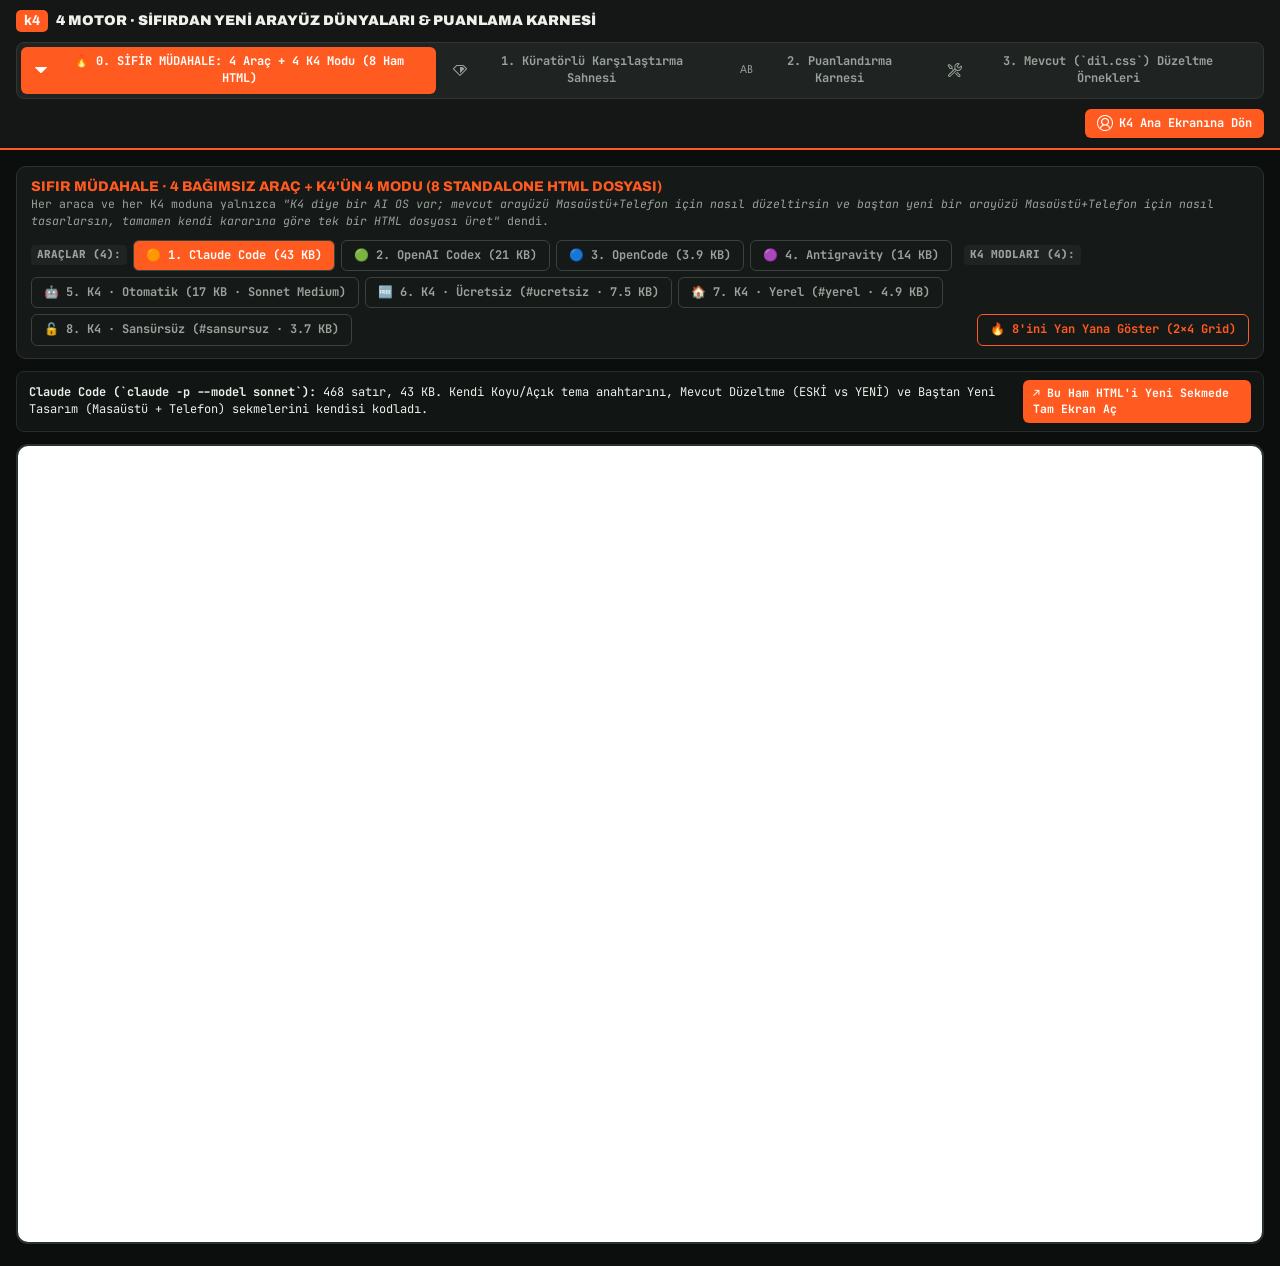
==== commit bbbc7cdc: "fix: relative motor-*.html URLs for raw.githack.com and GitHub Pages" ====
--- a/index.html
+++ b/index.html
@@ -210,11 +210,7 @@
     <button class="sekme-btn" data-ekran="mobil">Yalnız Telefon</button>
   </div>
 
-  <div style="margin-left:auto;display:flex;gap:8px;align-items:center">
-    <button type="button" class="sekme-btn" style="background:#10b981;color:#042f2e;font-weight:800;border:0" onclick="navigator.clipboard.writeText('https://kaan4kbulut.github.io/k4-arayuz-lab/');this.textContent='✓ Paylaşım Linki Kopyalandı!';setTimeout(()=>this.textContent='🔗 Arkadaşlarınla Paylaş (Link Kopyala)',2500)">🔗 Arkadaşlarınla Paylaş (Link Kopyala)</button>
-    <a href="https://kaan4kbulut.github.io/k4-arayuz-lab/" target="_blank" class="sekme-btn" style="background:#1f2422;border:1px solid #3a423e;text-decoration:none;color:#eef0ea">🌐 Herkese Açık Link</a>
-    <a href="/calisma" class="sekme-btn aktif" style="text-decoration:none"><span class="ci">&#xeb99;</span> K4 Ana Ekran</a>
-  </div>
+  <a href="/calisma" class="sekme-btn aktif" style="margin-left:auto;text-decoration:none"><span class="ci">&#xeb99;</span> K4 Ana Ekranına Dön</a>
 </header>
 
 <main class="govde">
@@ -241,10 +237,10 @@
     </div>
     <div id="hamBilgiCubugu" style="background:#111513;border:1px solid #262e2a;border-radius:8px;padding:8px 12px;display:flex;justify-content:space-between;align-items:center;font-size:12px">
       <span id="hamAciklamaMetni"><b>Claude Code (`claude -p --model sonnet`):</b> 468 satır, 43 KB. Kendi Koyu/Açık tema anahtarını, Mevcut Düzeltme (ESKİ vs YENİ) ve Baştan Yeni Tasarım (Masaüstü + Telefon) sekmelerini kendisi kodladı.</span>
-      <a id="hamYeniSekmeLink" href="/motor-claude.html" target="_blank" style="background:#ff5a1f;color:#fff;padding:5px 10px;border-radius:6px;text-decoration:none;font-weight:700;font-size:11.5px">↗ Bu Ham HTML'i Yeni Sekmede Tam Ekran Aç</a>
+      <a id="hamYeniSekmeLink" href="motor-claude.html" target="_blank" style="background:#ff5a1f;color:#fff;padding:5px 10px;border-radius:6px;text-decoration:none;font-weight:700;font-size:11.5px">↗ Bu Ham HTML'i Yeni Sekmede Tam Ekran Aç</a>
     </div>
     <div id="hamSahneAlani">
-      <iframe id="hamTekIframe" src="/motor-claude.html" style="width:100%;height:800px;border:2px solid #2b332f;border-radius:12px;background:#090b10"></iframe>
+      <iframe id="hamTekIframe" src="motor-claude.html" style="width:100%;height:800px;border:2px solid #2b332f;border-radius:12px;background:#090b10"></iframe>
     </div>
   </section>
 
@@ -1261,66 +1257,48 @@
   ciz();
 }
 
-const HAM_ICERIKLER = {"claude": "<!doctype html>\n<html lang=\"tr\" data-tema=\"koyu\">\n<head>\n<meta charset=\"utf-8\">\n<meta name=\"viewport\" content=\"width=device-width,initial-scale=1\">\n<title>K4 · Arayüz Önerisi: Düzeltme ve Baştan Tasarım</title>\n<style>\n:root{\n  --bg:#121413;--bg2:#181b1a;--sf:#1f2321;--sf2:#262b28;--fg:#eef0ea;--dim:#8e978f;--line:rgba(238,240,234,.12);\n  --ac:#ff5a1f;--acfg:#fff;--sage:#c8dccb;--ok:#a9d4b0;--warn:#e8a33a;--err:#e0665a;--blue:#9fb8c8;\n  --r:12px;--f:ui-sans-serif,system-ui,-apple-system,\"Segoe UI\",Inter,Roboto,sans-serif;--m:ui-monospace,\"JetBrains Mono\",Menlo,monospace;\n}\n[data-tema=acik]{--bg:#e9f0ea;--bg2:#dbe7dc;--sf:#f3f7f3;--sf2:#e4ece5;--fg:#0e100f;--dim:#4a564e;--line:rgba(14,16,15,.18);--ac:#e4501b;--sage:#3f6a4e;--ok:#2b7a46;--warn:#a85f00;--err:#b8321f;--blue:#2f5f7a}\n*{box-sizing:border-box;margin:0}\nbody{font:15px/1.55 var(--f);background:var(--bg);color:var(--fg);-webkit-font-smoothing:antialiased}\na{color:var(--ac)}\n.wrap{max-width:1240px;margin:0 auto;padding:0 20px}\n/* üst kontrol */\n.ust{position:sticky;top:0;z-index:50;background:color-mix(in srgb,var(--bg) 88%,transparent);backdrop-filter:blur(10px);border-bottom:1px solid var(--line)}\n.ust .wrap{display:flex;gap:12px;align-items:center;flex-wrap:wrap;padding-top:10px;padding-bottom:10px}\n.logo{font-weight:800;letter-spacing:-.02em;font-size:18px}.logo b{color:var(--ac)}\n.grp{display:inline-flex;background:var(--sf);border:1px solid var(--line);border-radius:999px;padding:3px;gap:2px}\n.grp button{all:unset;cursor:pointer;padding:7px 14px;border-radius:999px;font-size:13px;font-weight:600;color:var(--dim);min-height:20px}\n.grp button[aria-pressed=true]{background:var(--ac);color:var(--acfg)}\n.grp button:focus-visible{outline:2px solid var(--sage);outline-offset:2px}\n.sp{flex:1}\nh1{font-size:clamp(28px,5vw,48px);line-height:1.08;letter-spacing:-.03em;margin:44px 0 14px;max-width:18ch}\nh1 em{font-style:normal;color:var(--ac)}\nh2{font-size:clamp(22px,3vw,30px);letter-spacing:-.02em;margin:48px 0 8px}\nh3{font-size:16px;margin:0 0 6px}\n.lead{color:var(--dim);max-width:70ch;font-size:17px}\n.kart{background:var(--sf);border:1px solid var(--line);border-radius:var(--r);padding:18px}\n.g3{display:grid;grid-template-columns:repeat(auto-fit,minmax(260px,1fr));gap:14px;margin-top:18px}\n.etiket{display:inline-block;font:600 11px var(--m);letter-spacing:.06em;text-transform:uppercase;padding:3px 8px;border-radius:6px;background:var(--sf2);color:var(--dim);border:1px solid var(--line)}\n.etiket.ac{background:var(--ac);color:var(--acfg);border-color:transparent}\n.etiket.ok{color:var(--ok)}.etiket.er{color:var(--err)}\nul.l{padding-left:18px;color:var(--dim)}ul.l li{margin:4px 0}ul.l b{color:var(--fg)}\n.no{display:inline-grid;place-items:center;width:20px;height:20px;border-radius:50%;background:var(--ac);color:#fff;font:700 11px var(--f);flex:none}\n/* sahne */\n.sahne{display:grid;gap:26px;margin-top:20px}\n.cift{display:grid;grid-template-columns:repeat(auto-fit,minmax(min(100%,520px),1fr));gap:22px}\n.etk{font:600 12px var(--m);color:var(--dim);margin:0 0 8px;display:flex;gap:8px;align-items:center}\n.not{margin-top:10px;font-size:13.5px;color:var(--dim)}.not p{display:flex;gap:8px;margin:5px 0}\n/* görünürlük */\n[data-opt]{display:none}\nbody[data-opt=\"1\"] [data-opt~=\"1\"],body[data-opt=\"2\"] [data-opt~=\"2\"]{display:block}\nbody[data-dev=\"masaustu\"] [data-dev~=\"tel\"]{display:none!important}\nbody[data-dev=\"telefon\"] [data-dev~=\"masa\"]{display:none!important}\n/* ===== maketler ===== */\n.pc{border:1px solid var(--line);border-radius:14px;overflow:hidden;background:var(--bg);height:470px;display:grid;font-size:11px;position:relative;box-shadow:0 20px 50px -25px #000}\n.pc *{min-width:0}\n.ph{width:250px;height:500px;border:6px solid #2b2f2d;border-radius:34px;overflow:hidden;background:var(--bg);display:flex;flex-direction:column;font-size:11px;margin:0 auto;position:relative;box-shadow:0 20px 50px -25px #000}\n.ph::before{content:\"\";position:absolute;top:6px;left:50%;width:60px;height:5px;border-radius:9px;background:#2b2f2d;transform:translateX(-50%);z-index:3}\n.phrow{display:flex;gap:18px;flex-wrap:wrap;justify-content:center;align-items:flex-start}\n.phcol{width:250px}\n.tag{font:600 9px var(--m);padding:1px 5px;border-radius:4px;background:var(--sf2);color:var(--dim);white-space:nowrap}\n.dot{width:7px;height:7px;border-radius:50%;background:var(--ok);display:inline-block;flex:none}\n.dot.w{background:var(--warn)}.dot.e{background:var(--err)}.dot.a{background:var(--ac)}\n.mut{color:var(--dim)}\n.ikon{width:22px;height:22px;border-radius:6px;background:var(--sf2);display:grid;place-items:center;font-size:11px;flex:none}\n.ikon.on{background:var(--ac);color:#fff}\n.bar{height:1px;background:var(--line)}\n.prog{height:5px;border-radius:9px;background:var(--sf2);overflow:hidden}.prog i{display:block;height:100%;background:var(--ac)}\n.btn{display:inline-flex;align-items:center;gap:4px;padding:4px 9px;border-radius:7px;background:var(--sf2);border:1px solid var(--line);font-size:10.5px;font-weight:600}\n.btn.p{background:var(--ac);color:#fff;border-color:transparent}\n.chip{display:inline-flex;gap:4px;align-items:center;padding:2px 8px;border-radius:99px;border:1px solid var(--line);font-size:10px;background:var(--sf)}\n.bub{padding:7px 9px;border-radius:10px;background:var(--sf);border:1px solid var(--line);line-height:1.45}\n.bub.me{background:var(--ac);color:#fff;border:0;margin-left:auto;max-width:80%}\n.mono{font-family:var(--m)}\n/* ESKİ */\n.eski{grid-template-rows:16px 1fr 14px;filter:saturate(.7)}\n.eski .mn{background:var(--sf);display:flex;gap:9px;padding:2px 8px;color:var(--dim);font-size:9px;border-bottom:1px solid var(--line)}\n.eski .ic{display:grid;grid-template-columns:26px 112px 1fr 130px;min-height:0}\n.eski .ic>div{padding:6px;border-right:1px solid var(--line);overflow:hidden}\n.eski .act{display:flex;flex-direction:column;gap:7px;align-items:center;background:var(--sf)}\n.eski .act i{width:12px;height:12px;border-radius:3px;background:var(--dim);opacity:.6}\n.eski .ort{display:grid;grid-template-rows:16px 1fr 70px;padding:0!important}\n.eski .ort>*{padding:4px 8px}\n.eski .harita{position:relative;background:radial-gradient(var(--line) 1px,transparent 1px) 0 0/12px 12px}\n.eski .harita b{position:absolute;width:44px;height:16px;border-radius:4px;background:var(--sf2);border:1px solid var(--line);font:500 7px var(--m);padding:2px;color:var(--dim)}\n.eski .st{background:var(--ac);color:#fff;font-size:8px;padding:1px 8px;display:flex;gap:10px}\n.tn{padding:2px 0;color:var(--dim);font-size:9.5px;white-space:nowrap;overflow:hidden;text-overlow:ellipsis}\n/* DÜZELTİLMİŞ */\n.duz{grid-template-rows:34px 1fr 22px}\n.duz .top{display:flex;align-items:center;gap:10px;padding:0 10px;border-bottom:1px solid var(--line);background:var(--bg2)}\n.duz .pal{flex:1;max-width:300px;margin:0 auto;height:22px;border-radius:7px;border:1px solid var(--line);background:var(--sf);display:flex;align-items:center;padding:0 8px;color:var(--dim);gap:6px}\n.duz .gv{display:grid;grid-template-columns:62px 130px 1fr 190px;min-height:0}\n.duz .gv>div{border-right:1px solid var(--line);min-height:0;overflow:hidden}\n.duz .rail{display:flex;flex-direction:column;gap:4px;padding:6px 4px;background:var(--bg2)}\n.duz .rail div{display:flex;flex-direction:column;align-items:center;gap:1px;padding:5px 0;border-radius:8px;font-size:8.5px;color:var(--dim)}\n.duz .rail div.on{background:var(--sf2);color:var(--fg);box-shadow:inset 2px 0 var(--ac)}\n.duz .sd{padding:8px;background:var(--bg2)}\n.duz .ed{display:grid;grid-template-rows:26px 1fr;}\n.duz .tabs{display:flex;gap:2px;padding:4px 6px 0;border-bottom:1px solid var(--line)}\n.duz .tabs span{padding:4px 9px;border-radius:7px 7px 0 0;color:var(--dim)}\n.duz .tabs span.on{background:var(--sf);color:var(--fg);box-shadow:inset 0 2px var(--ac)}\n.duz .harita{position:relative;margin:8px;border-radius:10px;border:1px solid var(--line);background:radial-gradient(var(--line) 1px,transparent 1px) 0 0/14px 14px;overflow:hidden}\n.duz .harita b{position:absolute;padding:4px 7px;border-radius:7px;background:var(--sf);border:1px solid var(--line);font:600 9px var(--f)}\n.duz .harita b.on{border-color:var(--ac);box-shadow:0 0 0 3px color-mix(in srgb,var(--ac) 25%,transparent)}\n.duz .nr{padding:8px;display:flex;flex-direction:column;gap:6px;background:var(--bg2)}\n.duz .stt{display:flex;gap:12px;align-items:center;padding:0 10px;background:var(--bg2);border-top:1px solid var(--line);color:var(--dim)}\n/* YENİ masaüstü */\n.yeni{grid-template-columns:64px minmax(0,1fr) 270px}\n.yeni .rl{background:var(--bg2);border-right:1px solid var(--line);display:flex;flex-direction:column;align-items:center;gap:8px;padding:10px 0}\n.yeni .av{width:34px;height:34px;border-radius:12px;background:conic-gradient(from 200deg,var(--ac),var(--sage),var(--ac));display:grid;place-items:center;color:#121413;font-weight:900;font-size:15px;margin-bottom:6px}\n.yeni .rl .ikon{width:34px;height:34px;font-size:14px;border-radius:10px;position:relative}\n.yeni .rl .ikon em{position:absolute;top:-3px;right:-3px;background:var(--ac);color:#fff;font:700 8px var(--f);padding:0 4px;border-radius:99px;font-style:normal}\n.yeni .mer{display:grid;grid-template-rows:auto 1fr auto;min-height:0}\n.yeni .mer>.hd{padding:12px 18px 8px;display:flex;gap:10px;align-items:center;flex-wrap:wrap}\n.yeni .hd h4{font-size:16px;letter-spacing:-.02em;margin-right:auto}\n.yeni .akis{padding:6px 18px;display:flex;flex-direction:column;gap:8px;overflow:hidden}\n.is{background:var(--sf);border:1px solid var(--line);border-radius:12px;padding:9px;display:grid;gap:6px}\n.is .hr{display:flex;gap:6px;align-items:center}\n.diff{font:9px/1.5 var(--m);background:var(--bg);border-radius:8px;padding:5px 7px;border:1px solid var(--line)}\n.diff .a{color:var(--ok)}.diff .s{color:var(--err)}\n.kmp{margin:8px 14px 12px;border:1px solid var(--line);background:var(--sf);border-radius:14px;padding:8px 10px;display:grid;gap:7px}\n.kmp .r{display:flex;gap:5px;align-items:center;flex-wrap:wrap}\n.yeni .sg{border-left:1px solid var(--line);background:var(--bg2);padding:12px;display:flex;flex-direction:column;gap:9px;overflow:hidden}\n.sg h5{font:700 9px var(--m);letter-spacing:.08em;text-transform:uppercase;color:var(--dim)}\n.sg .k{background:var(--sf);border:1px solid var(--line);border-radius:9px;padding:6px 8px;display:grid;gap:3px}\n.halka{width:54px;height:54px;border-radius:50%;background:conic-gradient(var(--ac) 0 62%,var(--sf2) 0);display:grid;place-items:center;flex:none}\n.halka::after{content:\"62%\";width:42px;height:42px;border-radius:50%;background:var(--bg2);display:grid;place-items:center;font-weight:800;font-size:11px}\n/* telefon parçaları */\n.pt{padding:16px 12px 6px;display:flex;align-items:center;gap:8px;border-bottom:1px solid var(--line)}\n.pgv{flex:1;overflow:hidden;padding:10px;display:flex;flex-direction:column;gap:8px;min-height:0}\n.dock{display:grid;grid-auto-flow:column;grid-auto-columns:1fr;border-top:1px solid var(--line);background:var(--bg2);padding:5px 4px 12px}\n.dock div{display:flex;flex-direction:column;align-items:center;gap:1px;padding:4px 0;font-size:9px;color:var(--dim);border-radius:10px;min-height:44px;justify-content:center}\n.dock div.on{color:var(--fg);background:var(--sf2)}\n.dock div span{font-size:15px}\n.mic{width:34px;height:34px;border-radius:50%;background:var(--ac);color:#fff;display:grid;place-items:center;font-size:15px;flex:none}\n.sheet{position:absolute;left:0;right:0;bottom:0;background:var(--sf);border-radius:18px 18px 0 0;border-top:1px solid var(--line);padding:8px 12px 14px;box-shadow:0 -20px 40px -10px #000a;display:grid;gap:6px}\n.sheet::before{content:\"\";width:34px;height:4px;border-radius:9px;background:var(--line);margin:0 auto 4px}\n.fab{position:absolute;right:12px;bottom:70px;width:42px;height:42px;border-radius:14px;background:var(--ac);color:#fff;display:grid;place-items:center;font-weight:900;box-shadow:0 8px 20px -6px var(--ac)}\n.seg{display:flex;background:var(--sf);border-radius:9px;padding:2px;border:1px solid var(--line)}\n.seg span{flex:1;text-align:center;padding:5px 0;border-radius:7px;color:var(--dim);font-weight:600;font-size:10px}\n.seg span.on{background:var(--ac);color:#fff}\n/* tablo */\ntable{width:100%;border-collapse:collapse;font-size:14px}\nth,td{padding:9px 10px;text-align:left;border-bottom:1px solid var(--line);vertical-align:top}\nth{font:700 11px var(--m);text-transform:uppercase;letter-spacing:.07em;color:var(--dim)}\n.sar{overflow-x:auto}\nfooter{margin:60px 0 40px;color:var(--dim);font-size:13px;border-top:1px solid var(--line);padding-top:16px}\n@media (max-width:760px){.pc{height:auto;min-height:0;overflow-x:auto;display:block}.pc>*{min-width:640px}.pcs{overflow-x:auto}}\n@media (prefers-reduced-motion:no-preference){.kart,.pc,.ph{transition:transform .2s}.pc:hover,.ph:hover{transform:translateY(-2px)}}\n</style>\n</head>\n<body data-opt=\"1\" data-dev=\"ikisi\">\n\n<div class=\"ust\"><div class=\"wrap\">\n  <div class=\"logo\">K<b>4</b> <span class=\"mut\" style=\"font-weight:500;font-size:13px\">· arayüz önerisi</span></div>\n  <div class=\"grp\" role=\"group\" aria-label=\"Seçenek\">\n    <button aria-pressed=\"true\" data-set=\"opt\" data-v=\"1\">1 · Mevcut Düzeltme</button>\n    <button aria-pressed=\"false\" data-set=\"opt\" data-v=\"2\">2 · Baştan Tasarım</button>\n  </div>\n  <div class=\"grp\" role=\"group\" aria-label=\"Cihaz\">\n    <button aria-pressed=\"true\" data-set=\"dev\" data-v=\"ikisi\">İkisi</button>\n    <button aria-pressed=\"false\" data-set=\"dev\" data-v=\"masaustu\">Masaüstü</button>\n    <button aria-pressed=\"false\" data-set=\"dev\" data-v=\"telefon\">Telefon</button>\n  </div>\n  <div class=\"sp\"></div>\n  <button class=\"grp\" style=\"all:unset;cursor:pointer;padding:7px 12px;border:1px solid var(--line);border-radius:999px;font-size:13px;font-weight:600\" id=\"tema\">◐ Tema</button>\n</div></div>\n\n<div class=\"wrap\">\n  <h1>K4 bir kod editörü değil; <em>Nare ile çalışma masası.</em></h1>\n  <p class=\"lead\">Önce <code>static/calisma.html</code> ve <code>dil.css</code> içindeki yapıya baktım: menü çubuğu, etkinlik çubuğu, birincil yan çubuk, editör sekmeleri, içerik haritası, alt panel, sağda Nare, durum çubuğu ve telefonda alt gezinme. Yani bir <b>VS Code kalıbı</b>. Renk dili (koyu yeşilimsi zemin, <span style=\"color:var(--ac)\">#ff5a1f</span> turuncu vurgu, adaçayı #c8dccb) güçlü ve korunmaya değer. Sorun kabuğun metaforunda.</p>\n\n  <div class=\"g3\">\n    <div class=\"kart\"><span class=\"etiket er\">Teşhis</span><h3 style=\"margin-top:10px\">Yanlış metafor</h3>\n      <p class=\"mut\">Kaan'ın asıl işi dosya düzenlemek değil. İş vermek, kuyruğu görmek, kanıtı onaylamak ve kotayı yönetmek. Editör kabuğu bu akışı 5 panele bölüyor, asıl muhatap Nare ise sağ kenarda dar bir sütunda kalıyor.</p></div>\n    <div class=\"kart\"><span class=\"etiket er\">Teşhis</span><h3 style=\"margin-top:10px\">Chrome fazla, bilgi az</h3>\n      <p class=\"mut\">Menü çubuğu, sekmeler, kırıntı, alt panel ve durum çubuğu ekranın büyük kısmını alıyor. Üstelik Pano, Fabrika ve Kota gibi canlı bilgiler gömülü kalıyor. 300 KB'lık tek HTML dosyası da bakımı zorlaştırıyor.</p></div>\n    <div class=\"kart\"><span class=\"etiket er\">Teşhis</span><h3 style=\"margin-top:10px\">Telefon masaüstünün küçültülmüşü</h3>\n      <p class=\"mut\">Telefonda alt çubuk var ama düzen aynı panellerin sıkıştırılmış hâli. Dokunma hedefleri küçük, ses ve onay gibi telefonda doğal işler arka planda.</p></div>\n  </div>\n\n  <!-- ================= SEÇENEK 1 ================= -->\n  <section data-opt=\"1\">\n    <h2>1 · Mevcut arayüzü düzeltmek</h2>\n    <p class=\"lead\">İskeleti ve alışkanlıkları bozmadan, <b>üç büyük hamle</b> ve bir dizi küçük cilayla: <b>(a)</b> kabuğu inceltmek, <b>(b)</b> Nare'yi ikinci sınıf paneldan birinci sınıf bölgeye taşımak, <b>(c)</b> telefonu gerçekten telefon yapmak.</p>\n\n    <div class=\"sahne\">\n      <div data-dev=\"masa\">\n        <div class=\"cift\">\n          <div class=\"pcs\">\n            <p class=\"etk\"><span class=\"etiket er\">ÖNCE</span> Masaüstü (mevcut yapı, şematik)</p>\n            <div class=\"pc eski\">\n              <div class=\"mn\"><span>Dosya</span><span>Düzen</span><span>Görünüm</span><span>Git</span><span>Çalıştır</span><span>Terminal</span><span>Yardım</span></div>\n              <div class=\"ic\">\n                <div class=\"act\"><i></i><i></i><i></i><i></i><i></i><i></i></div>\n                <div><div class=\"tn\">▸ gelistirme</div><div class=\"tn\">▸ kuyruk</div><div class=\"tn\">▾ static</div><div class=\"tn\">&nbsp;&nbsp;calisma.html</div><div class=\"tn\">&nbsp;&nbsp;dil.css</div><div class=\"tn\">▸ ofis_motoru</div></div>\n                <div class=\"ort\"><div class=\"mut mono\">calisma.html × &nbsp; PANO.md × &nbsp; kuyruk × </div>\n                  <div class=\"harita\"><b style=\"left:20px;top:14px\">pano</b><b style=\"left:90px;top:40px\">nare</b><b style=\"left:30px;top:80px\">ofis</b><b style=\"left:140px;top:90px\">kota</b></div>\n                  <div class=\"mut mono\" style=\"border-top:1px solid var(--line)\">TERMİNAL · ÇIKTI · SORUNLAR<br>$ pano siradaki</div></div>\n                <div><span class=\"tag\">NARE</span><div class=\"tn\" style=\"margin-top:6px;white-space:normal\">Merhaba Kaan…</div></div>\n              </div>\n              <div class=\"st\"><span>main</span><span>0 ⚠</span><span>UTF-8</span></div>\n            </div>\n          </div>\n          <div class=\"pcs\">\n            <p class=\"etk\"><span class=\"etiket ok\">SONRA</span> Masaüstü (düzeltilmiş)</p>\n            <div class=\"pc duz\">\n              <div class=\"top\"><span class=\"logo\" style=\"font-size:13px\">K<b>4</b></span>\n                <div class=\"pal\"><span>⌘K</span><span>Ara, komut ver ya da Nare'ye sor…</span></div>\n                <span class=\"chip\"><i class=\"dot\"></i>Monster</span><span class=\"chip\"><i class=\"dot\"></i>Lenovo</span></div>\n              <div class=\"gv\">\n                <div class=\"rail\">\n                  <div class=\"on\"><span>🧠</span>Nare</div><div><span>📋</span>Pano</div><div><span>🏢</span>Ofis</div><div><span>🏭</span>Fabrika</div><div><span>⚡</span>Kota</div><div><span>🛡️</span>Sistem</div>\n                </div>\n                <div class=\"sd\"><h5 class=\"mut mono\" style=\"margin-bottom:6px\">BU BÖLÜMDE</h5>\n                  <div class=\"is\" style=\"margin-bottom:5px\"><b>Nare oturumları</b><span class=\"mut\">3 aktif</span></div>\n                  <div class=\"is\" style=\"margin-bottom:5px\"><b>Uzman rolleri</b><span class=\"mut\">10 rol</span></div>\n                  <div class=\"is\"><b>Harness geçmişi</b><span class=\"mut\">son 24 sa</span></div></div>\n                <div class=\"ed\">\n                  <div class=\"tabs\"><span class=\"on\">İçerik haritası</span><span>PANO.md</span><span>Kuyruk</span></div>\n                  <div class=\"harita\" style=\"min-height:150px\"><b class=\"on\" style=\"left:20px;top:16px\">Nare</b><b style=\"left:110px;top:56px\">Pano</b><b style=\"left:30px;top:92px\">Ofis</b><b style=\"left:160px;top:108px\">Kota</b></div>\n                </div>\n                <div class=\"nr\">\n                  <div style=\"display:flex;gap:6px;align-items:center\"><span class=\"ikon on\">N</span><b>Nare</b><span class=\"tag\" style=\"margin-left:auto\">sonnet · medium</span></div>\n                  <div class=\"bub\">P-512 sırada. Başlatayım mı?</div>\n                  <div class=\"bub me\">Evet, Monster'da.</div>\n                  <div class=\"bub\">🔥 Yapılıyor. Harness: zorluk 5, rol: arkauc.</div>\n                  <div style=\"margin-top:auto\" class=\"kmp\"><span class=\"mut\">Nare'ye yaz…</span><div class=\"r\"><span class=\"chip\">Monster</span><span class=\"chip\">claude</span><span class=\"chip\">medium</span></div></div>\n                </div>\n              </div>\n              <div class=\"stt\"><span><i class=\"dot a\"></i> 1 iş yapılıyor</span><span>Kota %62</span><span>Harness ✓ 14/14</span><span style=\"margin-left:auto\">Son yedek 02:10</span></div>\n            </div>\n          </div>\n        </div>\n        <div class=\"not\">\n          <p><span class=\"no\">1</span><span><b>Menü çubuğu kalkar, yerine ⌘K komut paleti gelir.</b> Dosya/Düzen/Yardım menüleri bu uygulamada neredeyse hiç kullanılmıyor; palet hem yatay hem dikey alanı geri verir.</span></p>\n          <p><span class=\"no\">2</span><span><b>Etkinlik çubuğu 6 etiketli bölüme dönüşür.</b> Anayasadaki B1..B6 bölümleri birebir: Nare, Pano, Ofis, Fabrika, Kota, Sistem. İkon + yazı, rozet sayıları, aktif bölümde turuncu işaret.</span></p>\n          <p><span class=\"no\">3</span><span><b>Nare paneli 190 → 360 px, bağlam çipli.</b> Cihaz, araç ve efor seçici (Monster · claude · medium) girdi kutusunun hemen üstünde ve her zaman görünür. Otomatikte kilitli modeller (opus, xhigh) gri ve 🔒 ile.</span></p>\n          <p><span class=\"no\">4</span><span><b>Durum çubuğu süs olmaktan çıkar:</b> yapılan iş sayısı, kota halkası, harness sonucu, son yedek. Artık \"UTF-8\" gibi editör bilgisi yok.</span></p>\n          <p><span class=\"no\">5</span><span><b>Alt panel çekmeceye dönüşür:</b> varsayılan kapalı, <kbd>Ctrl+J</kbd> ile açılır. Terminal, çıktı ve kanıt tek yerde.</span></p>\n          <p><span class=\"no\">6</span><span><b>Cila:</b> 4.5:1 kontrast (soluk metinler #8e978f → #a7b0a8), görünür odak halkası, 13 px alt sınırı, tek bir boşluk ölçeği (4/8/12/16/24), <code>prefers-reduced-motion</code>, <code>dil.css</code> değişkenleri tek kaynak ve <code>calisma.html</code>'in satır içi stilleri ve betikleri ayrı dosyalara.</span></p>\n        </div>\n      </div>\n\n      <div data-dev=\"tel\">\n        <div class=\"phrow\">\n          <div class=\"phcol\">\n            <p class=\"etk\"><span class=\"etiket er\">ÖNCE</span> Telefon</p>\n            <div class=\"ph\" style=\"filter:saturate(.7)\">\n              <div style=\"height:14px\"></div>\n              <div class=\"mn\" style=\"display:flex;gap:6px;padding:3px 8px;color:var(--dim);font-size:8px;background:var(--sf)\"><span>Dosya</span><span>Düzen</span><span>Görünüm</span></div>\n              <div style=\"display:flex;gap:2px;padding:3px 6px\" class=\"mut mono\"><span>calisma.html ×</span><span>PANO.md ×</span></div>\n              <div class=\"pgv\"><div class=\"harita\" style=\"flex:1;border:1px solid var(--line);border-radius:6px;position:relative;background:radial-gradient(var(--line) 1px,transparent 1px) 0 0/10px 10px\"><b class=\"tag\" style=\"position:absolute;left:10px;top:10px\">pano</b><b class=\"tag\" style=\"position:absolute;left:90px;top:44px\">nare</b><b class=\"tag\" style=\"position:absolute;left:30px;top:90px\">ofis</b></div>\n                <div class=\"mut mono\" style=\"font-size:8px\">Nare paneli → kaydır…</div></div>\n              <div class=\"dock\" style=\"padding:3px;border-top:1px solid var(--line)\"><div style=\"min-height:24px;font-size:7px\">▤</div><div style=\"min-height:24px;font-size:7px\">⌕</div><div style=\"min-height:24px;font-size:7px\">⎇</div><div style=\"min-height:24px;font-size:7px\">▶</div><div style=\"min-height:24px;font-size:7px\">N</div></div>\n            </div>\n          </div>\n          <div class=\"phcol\">\n            <p class=\"etk\"><span class=\"etiket ok\">SONRA</span> Telefon (düzeltilmiş)</p>\n            <div class=\"ph\">\n              <div class=\"pt\"><span class=\"logo\" style=\"font-size:14px\">K<b>4</b></span><span class=\"chip\"><i class=\"dot\"></i>Monster</span><span class=\"chip\" style=\"margin-left:auto\">⌕</span></div>\n              <div class=\"pgv\">\n                <div class=\"seg\"><span class=\"on\">Harita</span><span>Pano</span><span>Kuyruk</span></div>\n                <div class=\"harita\" style=\"flex:1;border:1px solid var(--line);border-radius:12px;position:relative;background:radial-gradient(var(--line) 1px,transparent 1px) 0 0/12px 12px\">\n                  <b class=\"btn\" style=\"position:absolute;left:12px;top:12px;border-color:var(--ac)\">Nare</b><b class=\"btn\" style=\"position:absolute;left:100px;top:56px\">Pano</b><b class=\"btn\" style=\"position:absolute;left:30px;top:110px\">Ofis</b></div>\n              </div>\n              <div class=\"fab\">N</div>\n              <div class=\"dock\"><div class=\"on\"><span>🧠</span>Nare</div><div><span>📋</span>Pano</div><div><span>🏭</span>Fabrika</div><div><span>⚡</span>Kota</div><div><span>⋯</span>Daha</div></div>\n            </div>\n          </div>\n          <div class=\"phcol\">\n            <p class=\"etk\"><span class=\"etiket ok\">SONRA</span> Nare alt sayfa olarak</p>\n            <div class=\"ph\">\n              <div class=\"pt\"><span class=\"logo\" style=\"font-size:14px\">K<b>4</b></span><span class=\"chip\"><i class=\"dot\"></i>Monster</span></div>\n              <div class=\"pgv\" style=\"opacity:.35\"><div class=\"is\">Harita…</div></div>\n              <div class=\"sheet\" style=\"top:70px;align-content:start\">\n                <div style=\"display:flex;gap:6px;align-items:center\"><span class=\"ikon on\">N</span><b>Nare</b><span class=\"tag\" style=\"margin-left:auto\">sonnet·med</span></div>\n                <div class=\"bub\">P-512 sırada. Başlatayım mı?</div>\n                <div class=\"bub me\">Evet</div>\n                <div class=\"bub\">🔥 Başladı. Kanıtı bitince göstereceğim.</div>\n                <div style=\"margin-top:auto;display:grid;gap:6px\"><div class=\"r\" style=\"display:flex;gap:5px\"><span class=\"chip\">Monster</span><span class=\"chip\">claude</span><span class=\"chip\">medium</span></div>\n                <div style=\"display:flex;gap:6px;align-items:center\"><div class=\"bub\" style=\"flex:1;color:var(--dim)\">Nare'ye yaz…</div><div class=\"mic\">🎙</div></div></div>\n              </div>\n            </div>\n          </div>\n        </div>\n        <div class=\"not\">\n          <p><span class=\"no\">1</span><span><b>Menü ve sekmeler telefonda tamamen yok.</b> Üstte tek satır: logo, cihaz durumu, arama.</span></p>\n          <p><span class=\"no\">2</span><span><b>Alt gezinme 5 hedef, her biri en az 48×48 px,</b> ikon üstü yazı altı, güvenli alan (<code>env(safe-area-inset-bottom)</code>) payı ile.</span></p>\n          <p><span class=\"no\">3</span><span><b>Nare = yüzen düğme + alt sayfa.</b> Her ekrandan bir dokunuşla açılır, üçte iki yüksekliğe çekilir, aşağı kaydırınca kapanır. Ses düğmesi (Gemini Live) klavyenin yanında.</span></p>\n          <p><span class=\"no\">4</span><span><b>Sekme yerine segment kontrol</b> (Harita · Pano · Kuyruk): tek elle erişilen, kaydırmasız geçiş.</span></p>\n        </div>\n      </div>\n\n      <div class=\"kart\">\n        <h3>Uygulama sırası (küçükten büyüğe, her adım tek başına yayınlanabilir)</h3>\n        <ol class=\"l\" style=\"padding-left:20px;color:var(--dim)\">\n          <li><b style=\"color:var(--fg)\">Cila (yarım gün):</b> kontrast, odak, boşluk ölçeği, dokunma hedefi, <code>dil.css</code> değişkenleri.</li>\n          <li><b style=\"color:var(--fg)\">Durum çubuğunu canlandır:</b> Pano, kota ve harness verisini bağla.</li>\n          <li><b style=\"color:var(--fg)\">Nare panelini genişlet</b> ve cihaz/araç/efor çiplerini ekle.</li>\n          <li><b style=\"color:var(--fg)\">Menü çubuğunu ⌘K'ya taşı.</b></li>\n          <li><b style=\"color:var(--fg)\">Telefon: alt sayfa + yüzen düğme + segment.</b></li>\n        </ol>\n        <p class=\"mut\" style=\"margin-top:8px\"><b style=\"color:var(--fg)\">Risk düşük, getiri orta.</b> Kullanıcı yeni bir şey öğrenmez ama editör metaforu yerinde kalır, yani kök sorun tam çözülmez.</p>\n      </div>\n    </div>\n  </section>\n\n  <!-- ================= SEÇENEK 2 ================= -->\n  <section data-opt=\"2\">\n    <h2>2 · Baştan tasarlasam: <span style=\"color:var(--ac)\">Nare Masası</span></h2>\n    <p class=\"lead\">Tek cümlelik fikir: <b>uygulamanın merkezi bir konuşma ve onun etrafındaki canlı iş akışı olsun, dosya ağacı değil.</b> Kaan Nare'ye konuşur; Nare iş kartları, kanıt ve onay butonlarıyla cevap verir; yan tarafta Pano ve kota her an görünür. Aynı model telefonda tek sütuna iner, ama ses ve onay gibi telefonda güçlü olan eylemler öne çıkar.</p>\n\n    <div class=\"g3\">\n      <div class=\"kart\"><span class=\"etiket ac\">İlke 1</span><h3 style=\"margin-top:10px\">Konuşma birinci sınıf</h3><p class=\"mut\">Her şey bir cümleyle başlar. Cevaplar düz metin değil; <b>iş kartı</b>, <b>diff</b>, <b>kanıt</b>, <b>onay/ret</b> gibi yapılandırılmış kartlardır.</p></div>\n      <div class=\"kart\"><span class=\"etiket ac\">İlke 2</span><h3 style=\"margin-top:10px\">Kanıt olmadan \"bitti\" yok</h3><p class=\"mut\">Anayasadaki \"sıfır yüzeysel iş\" kuralı arayüze işlenir: bir kart yalnızca <code>--kanit</code> ekli olduğunda yeşile döner. Kanıt tek dokunuşla açılır.</p></div>\n      <div class=\"kart\"><span class=\"etiket ac\">İlke 3</span><h3 style=\"margin-top:10px\">Kota ve cihaz hep görünür</h3><p class=\"mut\">Monster/Lenovo durumu ve kota halkası üst şeritte. Kilitli modeller (opus, xhigh) seçicide görünür ama 🔒, yani yanlışlıkla seçilemez.</p></div>\n      <div class=\"kart\"><span class=\"etiket ac\">İlke 4</span><h3 style=\"margin-top:10px\">Ayrıntı isteğe bağlı</h3><p class=\"mut\">Harita, terminal, dosya ve harness geçmişi sağdan açılan <b>çekmece</b>lerdir. Gerektiğinde derine inilir, varsayılanda sade kalır.</p></div>\n    </div>\n\n    <div class=\"sahne\">\n      <div data-dev=\"masa\">\n        <p class=\"etk\"><span class=\"etiket ac\">MASAÜSTÜ</span> Konuşma · Akış · Canlı Pano</p>\n        <div class=\"pc yeni\">\n          <div class=\"rl\">\n            <div class=\"av\">N</div>\n            <div class=\"ikon on\">🧠</div><div class=\"ikon\">📋<em>4</em></div><div class=\"ikon\">🏢</div><div class=\"ikon\">🏭<em>2</em></div><div class=\"ikon\">⚡</div><div class=\"ikon\">🛡️</div>\n            <div style=\"margin-top:auto\" class=\"ikon\">⌘</div>\n          </div>\n          <div class=\"mer\">\n            <div class=\"hd\"><h4>Günaydın Kaan.</h4><span class=\"chip\"><i class=\"dot\"></i>Monster</span><span class=\"chip\"><i class=\"dot\"></i>Lenovo</span><span class=\"chip\">🔒 opus/xhigh kilitli</span></div>\n            <div class=\"akis\">\n              <div class=\"bub me\">P-512 kuyruk sırasını düzelt, Monster'da yap.</div>\n              <div class=\"is\">\n                <div class=\"hr\"><i class=\"dot a\"></i><b>P-512 · Kuyruk sırası düzeltmesi</b><span class=\"tag\" style=\"margin-left:auto\">B4-FABRIKA</span></div>\n                <div class=\"prog\"><i style=\"width:68%\"></i></div>\n                <div class=\"hr mut\"><span>zorluk 5 · rol: arkauc · claude sonnet · medium</span></div>\n              </div>\n              <div class=\"is\">\n                <div class=\"hr\"><b>Kanıt · değişiklik</b><span class=\"chip\" style=\"margin-left:auto\">✓ py_compile</span><span class=\"chip\">✓ json.tool</span></div>\n                <div class=\"diff\"><div class=\"s\">- kuyruk.sort(key=lambda k: k.ad)</div><div class=\"a\">+ kuyruk.sort(key=lambda k: (k.oncelik, k.id))</div></div>\n                <div class=\"hr\"><span class=\"btn p\">✓ Onayla &amp; Bitir</span><span class=\"btn\">Farkı aç</span><span class=\"btn\">Geri al</span></div>\n              </div>\n            </div>\n            <div class=\"kmp\">\n              <span class=\"mut\">Nare'ye yaz ya da konuş…</span>\n              <div class=\"r\"><span class=\"chip\">🖥 Monster ▾</span><span class=\"chip\">claude ▾</span><span class=\"chip\">medium ▾</span><span class=\"chip\">otomatik seç</span><span style=\"margin-left:auto\" class=\"btn\">📎</span><span class=\"mic\" style=\"width:26px;height:26px;font-size:12px\">🎙</span></div>\n            </div>\n          </div>\n          <div class=\"sg\">\n            <h5>Canlı Pano</h5>\n            <div class=\"k\" style=\"border-color:var(--ac)\"><div style=\"display:flex;gap:5px;align-items:center\"><i class=\"dot a\"></i><b>YAPILIYOR</b><span class=\"tag\" style=\"margin-left:auto\">1</span></div><span>P-512 kuyruk sırası</span></div>\n            <div class=\"k\"><div style=\"display:flex;gap:5px;align-items:center\"><i class=\"dot w\"></i><b>SIRADA</b><span class=\"tag\" style=\"margin-left:auto\">3</span></div><span class=\"mut\">P-513 ses köprüsü testi</span><span class=\"mut\">P-514 yedek doğrulama</span></div>\n            <div class=\"k\"><div style=\"display:flex;gap:5px;align-items:center\"><i class=\"dot\"></i><b>BİTTİ · kanıtlı</b><span class=\"tag\" style=\"margin-left:auto\">17</span></div><span class=\"mut\">P-507 arayüz lab ✓</span></div>\n            <h5 style=\"margin-top:2px\">Kota</h5>\n            <div style=\"display:flex;gap:9px;align-items:center\"><div class=\"halka\"></div><div><b>Kademe 2</b><div class=\"mut\">sonnet · medium<br>yenilenme 3 sa</div></div></div>\n          </div>\n        </div>\n        <div class=\"not\">\n          <p><span class=\"no\">1</span><span><b>Sol ray (64 px):</b> 6 bölüm, kısa; Nare simgesi tıklanınca konuşmaya döner. Rozetlerde bekleyen iş sayısı.</span></p>\n          <p><span class=\"no\">2</span><span><b>Orta sütun = konuşma ve iş akışı.</b> Mesajlar arasında canlı iş kartı (ilerleme, harness rolü ve model), diff ve test sonucu satır içi görünür. Onay, ret ve geri alma doğrudan kartın üzerinde.</span></p>\n          <p><span class=\"no\">3</span><span><b>Yazma alanı = komut merkezi.</b> Cihaz ▾, araç ▾, efor ▾ ve \"otomatik seç\" aynı satırda. Katman 2'nin kademe matrisi, öneri olarak çipte görünür (\"zorluk 5 → sonnet·medium\").</span></p>\n          <p><span class=\"no\">4</span><span><b>Sağ sütun = canlı Pano ve kota.</b> Yapılıyor, Sırada, Bitti (kanıtlı). Karta tıklayınca çekmece açılır: kanıt, harness telemetrisi, terminal.</span></p>\n          <p><span class=\"no\">5</span><span><b>⌘K her yerde.</b> Bölüm değiştir, iş ekle (<code>pano baslat</code>), cihaz seç. Bütün işlemlerin klavye karşılığı var.</span></p>\n        </div>\n      </div>\n\n      <div data-dev=\"tel\">\n        <p class=\"etk\" style=\"margin-top:8px\"><span class=\"etiket ac\">TELEFON</span> Tek sütun · alt dok · başparmak bölgesi</p>\n        <div class=\"phrow\">\n          <div class=\"phcol\">\n            <p class=\"etk\">Nare</p>\n            <div class=\"ph\">\n              <div class=\"pt\"><div class=\"av\" style=\"width:24px;height:24px;border-radius:8px;background:conic-gradient(var(--ac),var(--sage),var(--ac));display:grid;place-items:center;color:#121413;font-weight:900;font-size:12px\">N</div><b>Nare</b><span class=\"chip\" style=\"margin-left:auto\"><i class=\"dot\"></i>Monster</span></div>\n              <div class=\"pgv\">\n                <div class=\"bub me\">P-512'yi Monster'da başlat</div>\n                <div class=\"is\"><div class=\"hr\"><i class=\"dot a\"></i><b>P-512 · Kuyruk sırası</b></div><div class=\"prog\"><i style=\"width:68%\"></i></div><span class=\"mut\">sonnet · medium · arkauc</span></div>\n                <div class=\"is\"><b>Kanıt hazır</b><div class=\"diff\"><span class=\"s\">- sort(ad)</span><br><span class=\"a\">+ sort(öncelik,id)</span></div><div class=\"hr\"><span class=\"btn p\" style=\"flex:1;justify-content:center;min-height:30px\">✓ Onayla</span><span class=\"btn\" style=\"min-height:30px\">Geri al</span></div></div>\n              </div>\n              <div style=\"padding:6px 10px;display:grid;gap:6px\"><div style=\"display:flex;gap:4px\"><span class=\"chip\">Monster</span><span class=\"chip\">claude</span><span class=\"chip\">medium</span></div>\n                <div style=\"display:flex;gap:6px;align-items:center\"><div class=\"bub\" style=\"flex:1;color:var(--dim)\">Yaz ya da konuş…</div><div class=\"mic\">🎙</div></div></div>\n              <div class=\"dock\"><div class=\"on\"><span>🧠</span>Nare</div><div><span>📋</span>Pano</div><div><span>🏭</span>Fabrika</div><div><span>🛡️</span>Sistem</div></div>\n            </div>\n          </div>\n          <div class=\"phcol\">\n            <p class=\"etk\">Pano</p>\n            <div class=\"ph\">\n              <div class=\"pt\"><b>Pano</b><span class=\"chip\" style=\"margin-left:auto\">⚡ %62</span></div>\n              <div class=\"pgv\">\n                <div class=\"seg\"><span class=\"on\">Yapılıyor 1</span><span>Sırada 3</span><span>Bitti</span></div>\n                <div class=\"is\" style=\"border-color:var(--ac)\"><div class=\"hr\"><i class=\"dot a\"></i><b>P-512</b><span class=\"tag\" style=\"margin-left:auto\">Monster·claude</span></div><span>Kuyruk sırası düzeltmesi</span><div class=\"prog\"><i style=\"width:68%\"></i></div></div>\n                <div class=\"is\"><div class=\"hr\"><i class=\"dot w\"></i><b>P-513</b></div><span class=\"mut\">Ses köprüsü testi · B1</span><div class=\"hr\"><span class=\"btn p\">Başlat</span><span class=\"btn\">Cihaz ▾</span></div></div>\n                <div class=\"is\"><div class=\"hr\"><i class=\"dot w\"></i><b>P-514</b></div><span class=\"mut\">Yedek doğrulama · B6</span></div>\n              </div>\n              <div class=\"dock\"><div><span>🧠</span>Nare</div><div class=\"on\"><span>📋</span>Pano</div><div><span>🏭</span>Fabrika</div><div><span>🛡️</span>Sistem</div></div>\n            </div>\n          </div>\n          <div class=\"phcol\">\n            <p class=\"etk\">Sistem · Kota</p>\n            <div class=\"ph\">\n              <div class=\"pt\"><b>Sistem</b><span class=\"chip\" style=\"margin-left:auto\"><i class=\"dot\"></i>Hepsi sağlıklı</span></div>\n              <div class=\"pgv\">\n                <div class=\"is\"><div class=\"hr\"><div class=\"halka\"></div><div><b>Kota · Kademe 2</b><div class=\"mut\">sonnet·medium aktif<br>yenilenme 3 sa</div></div></div></div>\n                <div class=\"is\"><div class=\"hr\"><i class=\"dot\"></i><b>Monster</b><span class=\"mut\" style=\"margin-left:auto\">100.124…</span></div><div class=\"hr\"><i class=\"dot\"></i><b>Lenovo</b><span class=\"mut\" style=\"margin-left:auto\">100.109…</span></div><span class=\"btn\" style=\"justify-self:start\">⏻ Uyandır (WoL)</span></div>\n                <div class=\"is\"><div class=\"hr\"><i class=\"dot\"></i><b>Son yedek</b><span class=\"mut\" style=\"margin-left:auto\">02:10 · restic</span></div></div>\n                <div class=\"is\"><div class=\"hr\"><b>Kilitli</b></div><div class=\"hr\"><span class=\"chip\">🔒 opus</span><span class=\"chip\">🔒 xhigh</span></div></div>\n              </div>\n              <div class=\"dock\"><div><span>🧠</span>Nare</div><div><span>📋</span>Pano</div><div><span>🏭</span>Fabrika</div><div class=\"on\"><span>🛡️</span>Sistem</div></div>\n            </div>\n          </div>\n        </div>\n        <div class=\"not\">\n          <p><span class=\"no\">1</span><span><b>4 hedefli alt dok</b> (Nare, Pano, Fabrika, Sistem). Ofis ve Kota daha seyrek kullanıldığı için bu sekmelerin içinde başlık olarak yaşar; her şey başparmak menzilinde.</span></p>\n          <p><span class=\"no\">2</span><span><b>Onay tek dokunuş.</b> Telefonun en güçlü yanı \"bakıp onaylamak\" olduğu için kanıt kartında büyük yeşil/turuncu buton var. Push bildirimi doğrudan bu karta açılır.</span></p>\n          <p><span class=\"no\">3</span><span><b>Ses birinci sınıf:</b> Gemini Live köprüsü için büyük mikrofon, yazma kutusunun hemen yanında.</span></p>\n          <p><span class=\"no\">4</span><span><b>Aynı bileşenler:</b> masaüstündeki kart, çip ve diff telefonda aynen kullanılır; yalnızca yerleşim değişir. Bakım iki kat ucuzlar.</span></p>\n        </div>\n      </div>\n\n      <div class=\"kart\">\n        <h3>Tasarım dili</h3>\n        <div class=\"g3\" style=\"margin-top:8px\">\n          <div><p class=\"mut\">Mevcut paleti sürdürürüm: zemin <code>#121413</code>, vurgu <code>#ff5a1f</code>, adaçayı <code>#c8dccb</code>. Turuncu <b>yalnızca</b> \"şu an aktif / senden bir şey bekleniyor\" anlamında kullanılır, böylece göz doğru yere gider.</p></div>\n          <div><p class=\"mut\">Yazı: sistem sans (gövde) + mono (kimlik, kod, etiket). Dört boyut: 12 / 14 / 16 / 22. Dokunma hedefi ≥ 44 px, bilgi yoğunluğu masaüstünde yüksek, telefonda tek sütun.</p></div>\n          <div><p class=\"mut\">Hareket: yalnızca durum değiştiren yerlerde (ilerleme, kartın yeşile dönmesi, çekmece). <code>prefers-reduced-motion</code> saygılı. Açık/koyu tema aynı değişkenlerle.</p></div>\n        </div>\n        <div style=\"display:flex;gap:8px;flex-wrap:wrap;margin-top:10px\">\n          <span class=\"etiket\" style=\"background:#121413;color:#eef0ea\">#121413</span><span class=\"etiket\" style=\"background:#1f2321;color:#eef0ea\">#1f2321</span><span class=\"etiket\" style=\"background:#c8dccb;color:#121413\">#c8dccb</span><span class=\"etiket\" style=\"background:#ff5a1f;color:#fff\">#ff5a1f</span><span class=\"etiket\" style=\"background:#a9d4b0;color:#121413\">#a9d4b0</span><span class=\"etiket\" style=\"background:#e8a33a;color:#121413\">#e8a33a</span><span class=\"etiket\" style=\"background:#e0665a;color:#121413\">#e0665a</span>\n        </div>\n      </div>\n\n      <div class=\"kart\">\n        <h3>Teknik temel</h3>\n        <ul class=\"l\">\n          <li><b>Bileşenler:</b> <code>kart</code>, <code>cip</code>, <code>diff</code>, <code>kanit</code>, <code>komut-cubugu</code>, <code>cekmece</code>. Hepsi küçük Web Component ya da düz JS modülü; derleme adımı yok.</li>\n          <li><b>Veri:</b> <code>~/kasa/.pano/pano.json</code> ve <code>harness-gecmis.jsonl</code> için SSE/WebSocket akışı. Arayüz salt okur, eylemler <code>pano</code> CLI'ının API karşılığını çağırır.</li>\n          <li><b>Dosya yapısı:</b> <code>index.html</code> + <code>dil.css</code> (token'lar) + <code>bilesenler/*.js</code>. 300 KB'lık tek dosya yerine bölümlere ayrılmış yüklemeler, ilk açılış hızlı.</li>\n          <li><b>Eski arayüz kaybolmaz:</b> editör/harita görünümü \"Çalışma alanı\" çekmecesi olarak taşınır; ihtiyacı olan geri döner.</li>\n        </ul>\n      </div>\n    </div>\n  </section>\n\n  <!-- ================= KARŞILAŞTIRMA ================= -->\n  <h2>Karşılaştırma ve tavsiyem</h2>\n  <div class=\"kart sar\"><table>\n    <tr><th></th><th>1 · Düzeltme</th><th>2 · Nare Masası</th></tr>\n    <tr><td><b>Çaba</b></td><td>Günler; parça parça yayınlanabilir</td><td>Birkaç hafta; paralel yürütülür</td></tr>\n    <tr><td><b>Risk</b></td><td>Düşük, alışkanlık bozulmaz</td><td>Orta, yeni mental model</td></tr>\n    <tr><td><b>Nare'nin yeri</b></td><td>Daha geniş yan panel</td><td>Uygulamanın merkezi</td></tr>\n    <tr><td><b>Telefon</b></td><td>Daha iyi bir masaüstü kopyası</td><td>Onay ve ses odaklı gerçek mobil akış</td></tr>\n    <tr><td><b>Kök sorun (editör metaforu)</b></td><td>Çözülmez, sadece hafifler</td><td>Ortadan kalkar</td></tr>\n  </table></div>\n  <div class=\"kart\" style=\"margin-top:14px;border-color:var(--ac)\">\n    <span class=\"etiket ac\">Tavsiye</span>\n    <p style=\"margin-top:8px\"><b>Önce 1'in ilk iki adımını (cila + canlı durum çubuğu) hemen yap,</b> çünkü bunlar 2'de de lazım olan token ve veri bağlarını hazırlar. Sonra 2'yi yeni bir <code>index.html</code> olarak yan yana kur, eski <code>calisma.html</code>'i \"Çalışma alanı\" çekmecesine dönüştür. Nare Masası hazır olunca varsayılan yap. Böylece hiçbir gün çalışan bir arayüzsüz kalmazsın.</p>\n  </div>\n\n  <footer>Not: Yukarıdaki maketler şematik HTML/CSS çizimleridir; gerçek veri ve bağlantı içermez. Renkler mevcut <code>dil.css</code> paletinden türetilmiştir.</footer>\n</div>\n\n<script>\nconst b=document.body;\ndocument.querySelectorAll('[data-set]').forEach(btn=>btn.addEventListener('click',()=>{\n  const k=btn.dataset.set;b.dataset[k]=btn.dataset.v;\n  document.querySelectorAll('[data-set=\"'+k+'\"]').forEach(x=>x.setAttribute('aria-pressed',x===btn));\n}));\ndocument.getElementById('tema').addEventListener('click',()=>{\n  const h=document.documentElement;h.dataset.tema=h.dataset.tema==='koyu'?'acik':'koyu';\n});\n</script>\n</body>\n</html>", "codex": "<!doctype html>\n<html lang=\"tr\">\n<head>\n<meta charset=\"utf-8\">\n<meta name=\"viewport\" content=\"width=device-width, initial-scale=1\">\n<title>K4 — Arayüz Tasarım Önerisi</title>\n<style>\n:root {\n  color-scheme: dark;\n  --bg: #101411;\n  --surface: #171d19;\n  --surface-2: #1d2520;\n  --line: #303a33;\n  --text: #e8eee8;\n  --muted: #a0ada3;\n  --sage: #a8c2a4;\n  --mint: #7de0b0;\n  --amber: #f1c879;\n  --red: #f18b83;\n  --blue: #91b9e8;\n  --radius: 16px;\n  font-family: Inter, ui-sans-serif, system-ui, -apple-system, BlinkMacSystemFont, \"Segoe UI\", sans-serif;\n}\n* { box-sizing: border-box; }\nbody { margin: 0; background: var(--bg); color: var(--text); }\nbutton { font: inherit; color: inherit; }\n.shell { min-height: 100vh; display: grid; grid-template-columns: 238px minmax(0,1fr); }\n.sidebar { background: #141a16; border-right: 1px solid var(--line); padding: 22px 14px; display: flex; flex-direction: column; gap: 26px; }\n.brand { display: flex; align-items: center; gap: 11px; padding: 0 9px; }\n.logo { width: 37px; height: 37px; border-radius: 12px; display: grid; place-items: center; background: #26372d; color: var(--mint); font-weight: 800; letter-spacing: -.05em; }\n.brand strong { display: block; font-size: 15px; letter-spacing: .04em; }\n.brand small { display: block; color: var(--muted); margin-top: 3px; font-size: 11px; }\n.nav-group { display: grid; gap: 5px; }\n.nav-title { color: #758178; text-transform: uppercase; letter-spacing: .12em; font-size: 10px; padding: 0 11px 6px; }\n.nav { display: flex; gap: 11px; align-items: center; padding: 10px 11px; border-radius: 10px; color: var(--muted); font-size: 13px; }\n.nav.active { background: #27332b; color: var(--text); }\n.nav.active .ico { color: var(--mint); }\n.ico { width: 18px; text-align: center; color: #89968c; }\n.nav .count { margin-left: auto; color: var(--amber); font-size: 11px; }\n.side-bottom { margin-top: auto; padding: 13px; border: 1px solid var(--line); border-radius: 13px; background: var(--surface); }\n.side-bottom strong { font-size: 12px; }\n.side-bottom p { color: var(--muted); font-size: 11px; margin: 7px 0 10px; line-height: 1.45; }\nmain { min-width: 0; }\n.topbar { height: 66px; border-bottom: 1px solid var(--line); display: flex; align-items: center; padding: 0 27px; gap: 18px; }\n.breadcrumb { color: var(--muted); font-size: 12px; }\n.breadcrumb b { color: var(--text); font-weight: 600; }\n.top-spacer { flex: 1; }\n.status-pill { display: inline-flex; align-items: center; gap: 7px; border: 1px solid var(--line); background: var(--surface); border-radius: 999px; padding: 7px 10px; color: var(--muted); font-size: 11px; }\n.dot { width: 7px; height: 7px; border-radius: 50%; background: var(--mint); box-shadow: 0 0 10px #7de0b066; }\n.avatar { width: 31px; height: 31px; display: grid; place-items: center; border-radius: 50%; background: #354239; font-size: 11px; }\n.content { max-width: 1500px; margin: 0 auto; padding: 27px; }\n.heading { display: flex; align-items: flex-end; justify-content: space-between; gap: 18px; margin-bottom: 22px; }\n.eyebrow { color: var(--mint); font-size: 10px; text-transform: uppercase; letter-spacing: .14em; font-weight: 700; }\nh1 { margin: 7px 0 5px; font-size: clamp(24px, 3vw, 34px); letter-spacing: -.04em; }\n.sub { margin: 0; color: var(--muted); font-size: 13px; }\n.actions { display: flex; gap: 8px; }\n.btn { border: 1px solid var(--line); background: var(--surface-2); border-radius: 10px; padding: 9px 12px; font-size: 12px; cursor: pointer; }\n.btn.primary { background: var(--sage); border-color: var(--sage); color: #142017; font-weight: 700; }\n.grid { display: grid; grid-template-columns: minmax(0, 1.65fr) minmax(280px, .85fr); gap: 16px; align-items: start; }\n.stack { display: grid; gap: 16px; min-width: 0; }\n.card { background: var(--surface); border: 1px solid var(--line); border-radius: var(--radius); overflow: hidden; }\n.card-head { padding: 16px 17px; display: flex; align-items: center; gap: 12px; border-bottom: 1px solid var(--line); }\n.card-head h2 { font-size: 13px; margin: 0; font-weight: 650; }\n.card-head p { margin: 4px 0 0; color: var(--muted); font-size: 11px; }\n.card-head .right { margin-left: auto; color: var(--muted); font-size: 11px; }\n.card-body { padding: 16px 17px; }\n.metrics { display: grid; grid-template-columns: repeat(4,1fr); gap: 10px; }\n.metric { border: 1px solid var(--line); background: #141a16; border-radius: 12px; padding: 13px; }\n.metric-label { color: var(--muted); font-size: 10px; }\n.metric-value { margin-top: 7px; font-size: 19px; font-weight: 650; letter-spacing: -.03em; }\n.metric-note { color: var(--mint); font-size: 10px; margin-top: 5px; }\n.metric-note.warn { color: var(--amber); }\n.resource { display: flex; align-items: center; gap: 10px; margin-top: 12px; }\n.resource-label { color: var(--muted); font-size: 10px; width: 72px; }\n.bar { height: 7px; background: #2a332d; border-radius: 99px; overflow: hidden; flex: 1; }\n.bar span { display: block; height: 100%; background: var(--sage); border-radius: inherit; }\n.resource-value { color: var(--text); font-size: 10px; width: 37px; text-align: right; }\n.server-list { display: grid; grid-template-columns: 1fr 1fr; gap: 10px; }\n.server { padding: 12px; border: 1px solid var(--line); border-radius: 12px; background: #141a16; }\n.server-top { display: flex; align-items: center; gap: 8px; }\n.server-top strong { font-size: 12px; }\n.server-top small { color: var(--muted); margin-left: auto; font-size: 10px; }\n.server-meta { display: flex; gap: 13px; color: var(--muted); font-size: 10px; margin-top: 10px; }\n.server-meta b { color: var(--text); font-weight: 550; }\n.task { display: grid; grid-template-columns: 20px 1fr auto; gap: 10px; align-items: center; padding: 11px 0; border-bottom: 1px solid #29312c; }\n.task:last-child { border-bottom: 0; }\n.task-icon { width: 19px; height: 19px; display: grid; place-items: center; background: #25342a; border-radius: 6px; color: var(--mint); font-size: 10px; }\n.task strong { display: block; font-size: 11px; font-weight: 580; }\n.task small { display: block; color: var(--muted); margin-top: 4px; font-size: 10px; }\n.badge { border-radius: 99px; font-size: 9px; padding: 5px 8px; background: #26382d; color: var(--mint); white-space: nowrap; }\n.badge.amber { background: #3d3320; color: var(--amber); }\n.badge.blue { background: #243445; color: var(--blue); }\n.agent-grid { display: grid; grid-template-columns: repeat(5,1fr); gap: 8px; }\n.agent { text-align: center; padding: 10px 5px; border: 1px solid var(--line); border-radius: 11px; background: #141a16; }\n.agent-mark { width: 27px; height: 27px; display: grid; place-items: center; border-radius: 9px; background: #2a382f; color: var(--sage); margin: 0 auto 7px; font-size: 11px; }\n.agent strong { display: block; font-size: 9px; font-weight: 600; }\n.agent small { display: block; margin-top: 4px; font-size: 9px; color: var(--muted); }\n.timeline { display: grid; gap: 13px; }\n.event { display: grid; grid-template-columns: 38px 1fr; gap: 10px; }\n.event time { color: var(--muted); font-size: 9px; padding-top: 2px; }\n.event-text { border-left: 1px solid #3b5042; padding: 0 0 0 11px; font-size: 10px; line-height: 1.5; color: #c6d0c8; }\n.event-text b { color: var(--text); font-weight: 600; }\n.voice { display: flex; align-items: center; gap: 11px; }\n.voice-button { width: 41px; height: 41px; border: 0; border-radius: 50%; background: var(--mint); color: #102018; font-size: 16px; cursor: pointer; }\n.voice-copy strong { font-size: 11px; }\n.voice-copy small { display: block; color: var(--muted); font-size: 10px; margin-top: 4px; }\n.wave { height: 27px; display: flex; align-items: center; gap: 3px; margin-left: auto; }\n.wave i { display: block; width: 3px; border-radius: 5px; background: #658b70; height: 9px; }\n.wave i:nth-child(3n) { height: 20px; } .wave i:nth-child(4n) { height: 14px; } .wave i:nth-child(5n) { height: 24px; }\n.section-label { display: flex; align-items: center; justify-content: space-between; color: var(--muted); font-size: 10px; padding: 0 0 9px; }\n.section-label b { color: var(--text); font-size: 11px; }\n.memory-row { display: flex; align-items: center; gap: 9px; padding: 9px 0; border-top: 1px solid #29312c; font-size: 10px; }\n.memory-row .folder { color: var(--amber); font-size: 13px; }\n.memory-row small { color: var(--muted); margin-left: auto; }\n.mobile-nav { display: none; }\n@media (max-width: 1050px) {\n  .shell { grid-template-columns: 205px minmax(0,1fr); }\n  .content { padding: 21px; }\n  .grid { grid-template-columns: minmax(0,1.35fr) minmax(250px,.85fr); gap: 12px; }\n  .metrics { grid-template-columns: repeat(2,1fr); }\n  .agent-grid { grid-template-columns: repeat(5,1fr); }\n}\n@media (max-width: 760px) {\n  .shell { display: block; padding-bottom: 72px; }\n  .sidebar { display: none; }\n  .topbar { height: 57px; padding: 0 16px; }\n  .topbar .breadcrumb { font-size: 11px; }\n  .topbar .status-pill { padding: 6px 8px; font-size: 10px; }\n  .topbar .status-pill.optional { display: none; }\n  .content { padding: 20px 14px; }\n  .heading { display: block; margin-bottom: 17px; }\n  h1 { font-size: 26px; }\n  .actions { margin-top: 14px; }\n  .actions .btn { flex: 1; }\n  .grid { grid-template-columns: 1fr; gap: 13px; }\n  .metrics { grid-template-columns: repeat(2,1fr); gap: 8px; }\n  .metric { padding: 11px; }\n  .metric-value { font-size: 17px; }\n  .server-list { grid-template-columns: 1fr; }\n  .agent-grid { grid-template-columns: repeat(5,minmax(0,1fr)); gap: 5px; }\n  .agent { padding: 8px 3px; }\n  .agent strong { font-size: 8px; }\n  .agent small { font-size: 8px; }\n  .card-head { padding: 14px; }\n  .card-body { padding: 14px; }\n  .mobile-nav { position: fixed; z-index: 5; bottom: 0; left: 0; right: 0; display: grid; grid-template-columns: repeat(5,1fr); padding: 8px 5px calc(8px + env(safe-area-inset-bottom)); background: #151b17ee; border-top: 1px solid var(--line); backdrop-filter: blur(14px); }\n  .mobile-nav a { text-decoration: none; color: var(--muted); display: grid; justify-items: center; gap: 4px; font-size: 9px; }\n  .mobile-nav a span:first-child { font-size: 16px; }\n  .mobile-nav a.active { color: var(--mint); }\n}\n</style>\n</head>\n<body>\n<div class=\"shell\">\n  <aside class=\"sidebar\">\n    <div class=\"brand\">\n      <div class=\"logo\">K4</div>\n      <div><strong>NARE AI OS</strong><small>Kaan'ın kişisel çalışma alanı</small></div>\n    </div>\n    <nav class=\"nav-group\" aria-label=\"Ana menü\">\n      <div class=\"nav-title\">Çalışma alanı</div>\n      <div class=\"nav active\"><span class=\"ico\">◫</span>Genel Bakış</div>\n      <div class=\"nav\"><span class=\"ico\">☷</span>Merkezi Pano <span class=\"count\">4</span></div>\n      <div class=\"nav\"><span class=\"ico\">✳</span>Uzman Ajanlar</div>\n      <div class=\"nav\"><span class=\"ico\">▤</span>Fabrika</div>\n      <div class=\"nav\"><span class=\"ico\">⌕</span>Beyin Haritası</div>\n    </nav>\n    <nav class=\"nav-group\" aria-label=\"Sistem\">\n      <div class=\"nav-title\">Sistem</div>\n      <div class=\"nav\"><span class=\"ico\">◉</span>Canlı Ses</div>\n      <div class=\"nav\"><span class=\"ico\">▦</span>Modeller & Kota</div>\n      <div class=\"nav\"><span class=\"ico\">⚙</span>Ayarlar</div>\n    </nav>\n    <div class=\"side-bottom\">\n      <strong><span class=\"dot\" style=\"display:inline-block;vertical-align:middle;margin-right:6px\"></span> Sistem sağlıklı</strong>\n      <p>Monster ve Lenovo bağlı. Son senkronizasyon 18 saniye önce.</p>\n      <div class=\"bar\"><span style=\"width:68%\"></span></div>\n    </div>\n  </aside>\n\n  <main>\n    <header class=\"topbar\">\n      <div class=\"breadcrumb\">K4 <span style=\"padding:0 7px;color:#657168\">/</span> <b>Genel Bakış</b></div>\n      <div class=\"top-spacer\"></div>\n      <div class=\"status-pill\"><span class=\"dot\"></span> Monster çevrimiçi</div>\n      <div class=\"status-pill optional\"><span class=\"dot\"></span> Lenovo çevrimiçi</div>\n      <div class=\"avatar\" aria-label=\"Kaan\">K</div>\n    </header>\n\n    <div class=\"content\">\n      <div class=\"heading\">\n        <div>\n          <div class=\"eyebrow\">Nare AI OS · Kontrol Merkezi</div>\n          <h1>Günaydın, Kaan.</h1>\n          <p class=\"sub\">İşlerini, ajanlarını ve makinelerini tek bir yerden takip et.</p>\n        </div>\n        <div class=\"actions\">\n          <button class=\"btn\">＋ Yeni görev</button>\n          <button class=\"btn primary\">◉ Nare ile konuş</button>\n        </div>\n      </div>\n\n      <div class=\"grid\">\n        <div class=\"stack\">\n          <section class=\"card\">\n            <div class=\"card-head\">\n              <div class=\"ico\" style=\"font-size:17px;color:var(--mint)\">▥</div>\n              <div><h2>Makine durumu</h2><p>Donanım ve servis görünümü</p></div>\n              <div class=\"right\">Güncellendi: şimdi</div>\n            </div>\n            <div class=\"card-body\">\n              <div class=\"server-list\">\n                <div class=\"server\">\n                  <div class=\"server-top\"><span class=\"dot\"></span><strong>Monster · GPU işçisi</strong><small>Çevrimiçi</small></div>\n                  <div class=\"server-meta\"><span>GPU <b>68%</b></span><span>VRAM <b>14.2 / 24 GB</b></span><span>RAM <b>42%</b></span></div>\n                  <div class=\"resource\"><span class=\"resource-label\">GPU yükü</span><div class=\"bar\"><span style=\"width:68%\"></span></div><span class=\"resource-value\">68%</span></div>\n                </div>\n                <div class=\"server\">\n                  <div class=\"server-top\"><span class=\"dot\"></span><strong>Lenovo · 7/24 sunucu</strong><small>Çevrimiçi</small></div>\n                  <div class=\"server-meta\"><span>CPU <b>23%</b></span><span>RAM <b>61%</b></span><span>Disk <b>38%</b></span></div>\n                  <div class=\"resource\"><span class=\"resource-label\">Bellek</span><div class=\"bar\"><span style=\"width:61%\"></span></div><span class=\"resource-value\">61%</span></div>\n                </div>\n              </div>\n            </div>\n          </section>\n\n          <section class=\"card\">\n            <div class=\"card-head\">\n              <div class=\"ico\" style=\"font-size:17px;color:var(--amber)\">☷</div>\n              <div><h2>Merkezi Pano</h2><p>Aktif işler ve sıradaki adımlar</p></div>\n              <div class=\"right\">Tümünü gör →</div>\n            </div>\n            <div class=\"card-body\">\n              <div class=\"metrics\" style=\"margin-bottom:13px\">\n                <div class=\"metric\"><div class=\"metric-label\">Yapılıyor</div><div class=\"metric-value\">03</div><div class=\"metric-note\">2 ajan çalışıyor</div></div>\n                <div class=\"metric\"><div class=\"metric-label\">Sırada</div><div class=\"metric-value\">04</div><div class=\"metric-note warn\">1 yüksek öncelik</div></div>\n                <div class=\"metric\"><div class=\"metric-label\">Bugün tamamlandı</div><div class=\"metric-value\">12</div><div class=\"metric-note\">+3 son güne göre</div></div>\n                <div class=\"metric\"><div class=\"metric-label\">Fabrika işleri</div><div class=\"metric-value\">02</div><div class=\"metric-note\">1 üretim aşamasında</div></div>\n              </div>\n              <div class=\"task\">\n                <div class=\"task-icon\">↗</div>\n                <div><strong>6 katmanlı harness telemetrisini gözden geçir</strong><small>Kota ve model seçici · 8 dk önce</small></div>\n                <span class=\"badge amber\">Yapılıyor</span>\n              </div>\n              <div class=\"task\">\n                <div class=\"task-icon\">⌘</div>\n                <div><strong>Beyin haritası indeksini güncelle</strong><small>~/kasa · sıradaki iş</small></div>\n                <span class=\"badge blue\">Sırada</span>\n              </div>\n            </div>\n          </section>\n\n          <section class=\"card\">\n            <div class=\"card-head\">\n              <div class=\"ico\" style=\"font-size:17px;color:var(--sage)\">✳</div>\n              <div><h2>Uzman ajan kadrosu</h2><p>10 rol · hazır ve görev alabilir</p></div>\n              <div class=\"right\">Kadroyu aç →</div>\n            </div>\n            <div class=\"card-body\">\n              <div class=\"agent-grid\">\n                <div class=\"agent\"><div class=\"agent-mark\">UI</div><strong>Ön yüz</strong><small>Hazır</small></div>\n                <div class=\"agent\"><div class=\"agent-mark\">BE</div><strong>Arka uç</strong><small>Çalışıyor</small></div>\n                <div class=\"agent\"><div class=\"agent-mark\">DO</div><strong>DevOps</strong><small>Hazır</small></div>\n                <div class=\"agent\"><div class=\"agent-mark\">QA</div><strong>Testçi</strong><small>Hazır</small></div>\n                <div class=\"agent\"><div class=\"agent-mark\">SE</div><strong>Güvenlik</strong><small>Hazır</small></div>\n                <div class=\"agent\"><div class=\"agent-mark\">AR</div><strong>Mimar</strong><small>Hazır</small></div>\n                <div class=\"agent\"><div class=\"agent-mark\">RS</div><strong>Araştırma</strong><small>Hazır</small></div>\n                <div class=\"agent\"><div class=\"agent-mark\">DO</div><strong>Belgeci</strong><small>Hazır</small></div>\n                <div class=\"agent\"><div class=\"agent-mark\">CR</div><strong>Kod inceleme</strong><small>Hazır</small></div>\n                <div class=\"agent\"><div class=\"agent-mark\">UX</div><strong>Arayüz inceleme</strong><small>Hazır</small></div>\n              </div>\n            </div>\n          </section>\n        </div>\n\n        <div class=\"stack\">\n          <section class=\"card\">\n            <div class=\"card-head\">\n              <div class=\"ico\" style=\"font-size:17px;color:var(--mint)\">◉</div>\n              <div><h2>Aoede · Canlı ses</h2><p>Gemini ses köprüsü · 7860</p></div>\n              <span class=\"badge\">Bağlı</span>\n            </div>\n            <div class=\"card-body\">\n              <div class=\"voice\">\n                <button class=\"voice-button\" aria-label=\"Konuşmayı başlat\">▶</button>\n                <div class=\"voice-copy\"><strong>Nare'yi dinlemeye başlat</strong><small>Mikrofon hazır · Türkçe</small></div>\n                <div class=\"wave\" aria-hidden=\"true\"><i></i><i></i><i></i><i></i><i></i><i></i><i></i><i></i><i></i><i></i><i></i><i></i></div>\n              </div>\n            </div>\n          </section>\n\n          <section class=\"card\">\n            <div class=\"card-head\">\n              <div class=\"ico\" style=\"font-size:17px;color:var(--blue)\">⌕</div>\n              <div><h2>Beyin Haritası</h2><p>~/kasa · bilgi ve bağlantılar</p></div>\n              <div class=\"right\">Aç →</div>\n            </div>\n            <div class=\"card-body\">\n              <div class=\"section-label\"><b>Son güncellenenler</b><span>Bugün</span></div>\n              <div class=\"memory-row\"><span class=\"folder\">▰</span><span>K4 mimarisi ve kararlar</span><small>12 not</small></div>\n              <div class=\"memory-row\"><span class=\"folder\">▰</span><span>Model ve kota matrisi</span><small>8 not</small></div>\n              <div class=\"memory-row\"><span class=\"folder\">▰</span><span>Fabrika üretim akışı</span><small>5 not</small></div>\n            </div>\n          </section>\n\n          <section class=\"card\">\n            <div class=\"card-head\">\n              <div class=\"ico\" style=\"font-size:17px;color:var(--amber)\">◷</div>\n              <div><h2>Canlı akış</h2><p>Sistem ve iş olayları</p></div>\n              <div class=\"right\">Tüm etkinlikler</div>\n            </div>\n            <div class=\"card-body\">\n              <div class=\"timeline\">\n                <div class=\"event\"><time>10:42</time><div class=\"event-text\"><b>Lenovo</b> görev kuyruğunu eşitledi.</div></div>\n                <div class=\"event\"><time>10:39</time><div class=\"event-text\"><b>Arka uç ajanı</b> inceleme için çıktı hazırladı.</div></div>\n                <div class=\"event\"><time>10:31</time><div class=\"event-text\"><b>Fabrika</b> yeni işi üretim sırasına aldı.</div></div>\n                <div class=\"event\"><time>10:18</time><div class=\"event-text\"><b>Beyin Haritası</b> 3 notu dizine ekledi.</div></div>\n              </div>\n            </div>\n          </section>\n        </div>\n      </div>\n    </div>\n  </main>\n</div>\n\n<nav class=\"mobile-nav\" aria-label=\"Mobil menü\">\n  <a class=\"active\" href=\"#\"><span>◫</span><span>Özet</span></a>\n  <a href=\"#\"><span>☷</span><span>Pano</span></a>\n  <a href=\"#\"><span>✳</span><span>Ajanlar</span></a>\n  <a href=\"#\"><span>▤</span><span>Fabrika</span></a>\n  <a href=\"#\"><span>⌕</span><span>Hafıza</span></a>\n</nav>\n</body>\n</html>", "opencode": "```html\n<!DOCTYPE html>\n<html lang=\"tr\">\n<head>\n<meta charset=\"UTF-8\">\n<meta name=\"viewport\" content=\"width=device-width, initial-scale=1.0\">\n<title>K4 AI OS</title>\n<style>\n*{margin:0;padding:0;box-sizing:border-box}\nbody{font-family:'Segoe UI',system-ui,sans-serif;background:#0a0a0f;color:#e0e0e0;height:100vh;overflow:hidden}\n.toolbar{display:flex;gap:8px;padding:10px 16px;background:#12121a;border-bottom:1px solid #222;flex-wrap:wrap;align-items:center}\n.toolbar button{padding:6px 14px;border:1px solid #333;border-radius:6px;background:#1a1a2e;color:#ccc;cursor:pointer;font-size:12px;transition:.2s}\n.toolbar button:hover,.toolbar button.active{background:#6c3ce0;color:#fff;border-color:#6c3ce0}\n.toolbar .sep{width:1px;height:24px;background:#333;margin:0 4px}\n.viewport{flex:1;display:flex;align-items:center;justify-content:center;padding:16px;overflow:auto}\n.frame{border:1px solid #2a2a3a;border-radius:12px;overflow:hidden;transition:.3s;background:#0e0e16}\n.frame.desktop{width:100%;max-width:1200px;height:calc(100vh - 80px)}\n.frame.phone{width:375px;height:700px;max-height:calc(100vh - 80px)}\n/* MEVCUT DÜZELTME */\n.fix-layout{display:flex;height:100%}\n.fix-sidebar{width:56px;background:#111118;display:flex;flex-direction:column;align-items:center;padding-top:8px;gap:4px}\n.fix-sidebar .sbtn{width:40px;height:40px;border-radius:8px;border:none;background:transparent;color:#888;cursor:pointer;font-size:16px;display:flex;align-items:center;justify-content:center;transition:.2s}\n.fix-sidebar .sbtn:hover,.fix-sidebar .sbtn.on{background:#6c3ce0;color:#fff}\n.fix-main{flex:1;display:flex;flex-direction:column}\n.fix-top{display:flex;gap:6px;padding:8px 12px;background:#141420;flex-wrap:wrap;align-items:center}\n.fix-badge{padding:3px 8px;border-radius:10px;font-size:10px;background:#1e1e30;color:#aaa;border:1px solid #2a2a40}\n.fix-badge.green{border-color:#2a6a3a;color:#4cda7a;background:#0e2a18}\n.fix-badge.purple{border-color:#4a2a8a;color:#a78bfa;background:#1e0e3a}\n.fix-chat{flex:1;padding:16px;overflow-y:auto;display:flex;flex-direction:column;gap:10px}\n.msg{max-width:70%;padding:10px 14px;border-radius:12px;font-size:13px;line-height:1.5}\n.msg.nare{background:#1a1a30;border:1px solid #2a2a50;align-self:flex-start;border-bottom-left-radius:4px}\n.msg.user{background:#6c3ce0;color:#fff;align-self:flex-end;border-bottom-right-radius:4px}\n.fix-input{display:flex;gap:8px;padding:10px 12px;background:#141420;border-top:1px solid #222}\n.fix-input input{flex:1;padding:8px 12px;border-radius:8px;border:1px solid #2a2a40;background:#0e0e16;color:#fff;font-size:13px;outline:none}\n.fix-input button{padding:8px 16px;border-radius:8px;border:none;background:#6c3ce0;color:#fff;cursor:pointer;font-size:13px}\n/* YENİ TASARIM */\n.new-layout{display:flex;flex-direction:column;height:100%;background:linear-gradient(135deg,#0a0a1a 0%,#0f0a1e 50%,#0a0f1a 100%)}\n.new-header{text-align:center;padding:20px 16px 10px;position:relative}\n.new-header h1{font-size:18px;font-weight:700;background:linear-gradient(135deg,#a78bfa,#6c3ce0,#4f8fff);-webkit-background-clip:text;-webkit-text-fill-color:transparent}\n.new-header .status{font-size:10px;color:#666;margin-top:4px}\n.new-orb{width:48px;height:48px;border-radius:50%;background:radial-gradient(circle,#a78bfa 0%,#6c3ce0 50%,transparent 70%);margin:12px auto;animation:pulse 3s infinite;box-shadow:0 0 30px rgba(108,60,224,.4)}\n@keyframes pulse{0%,100%{transform:scale(1);opacity:.8}50%{transform:scale(1.08);opacity:1}}\n.new-chat{flex:1;padding:12px 16px;overflow-y:auto;display:flex;flex-direction:column;gap:12px}\n.new-msg{max-width:80%;padding:12px 16px;border-radius:16px;font-size:13px;line-height:1.6;animation:fadeUp .3s ease}\n@keyframes fadeUp{from{opacity:0;transform:translateY(8px)}to{opacity:1;transform:translateY(0)}}\n.new-msg.nare{background:rgba(108,60,224,.12);border:1px solid rgba(10\n</body></html>", "antigravity": "<!doctype html>\n<html lang=\"tr\">\n<head>\n<meta charset=\"utf-8\">\n<meta name=\"viewport\" content=\"width=device-width,initial-scale=1\">\n<title>Antigravity — K4 Özgür Tasarım (1: Mevcut Düzeltme · 2: Sıfırdan Ambient OS)</title>\n<link href=\"https://fonts.googleapis.com/css2?family=Space+Grotesk:wght@400;600;700&family=JetBrains+Mono:wght@400;600&display=swap\" rel=\"stylesheet\">\n<style>\n* { box-sizing: border-box; margin: 0; padding: 0; }\nbody {\n  background: #060709; color: #f3f4f6;\n  font-family: \"Space Grotesk\", sans-serif;\n  min-height: 100vh; display: flex; flex-direction: column;\n}\n.secici-bar {\n  background: #0f1117; border-bottom: 1px solid #1f2430;\n  padding: 12px 20px; display: flex; align-items: center; gap: 12px; flex-wrap: wrap;\n}\n.secici-bar h1 { font-size: 15px; font-weight: 700; color: #38bdf8; margin-right: auto; }\n.hap-btn {\n  background: #171b26; color: #9ca3af; border: 1px solid #262c3a;\n  padding: 7px 14px; border-radius: 999px; cursor: pointer; font: 600 12.5px \"Space Grotesk\", sans-serif;\n}\n.hap-btn.aktif { background: #38bdf8; color: #030712; border-color: #38bdf8; }\n\n.icerik { flex: 1; padding: 20px; max-width: 1600px; width: 100%; margin: 0 auto; }\n\n/* ============================================================================\n   MOD 2 (SIFIRDAN YENİ): \"NARE AMBIENT STREAM\" (Klasik Dashboard Değil, Canlı Akış & Küre)\n   Neden? Bir kişisel AI OS'ta kullanıcı 40 tane kutuya bakmaz; Nare ile konuşur,\n   Nare sadece o an gereken kartı su yüzüne çıkarır (Zero-UI / Ambient Intelligence).\n   ============================================================================ */\n.ambient-sahne {\n  display: grid; grid-template-columns: 1fr 370px; gap: 24px; align-items: start;\n}\n@media (max-width: 1080px) { .ambient-sahne { grid-template-columns: 1fr; } }\n\n.ambient-masaustu {\n  min-height: 620px; border-radius: 24px;\n  background: radial-gradient(circle at 50% 28%, rgba(56,189,248,0.16) 0%, rgba(16,185,129,0.06) 35%, #07090e 75%);\n  border: 1px solid rgba(255,255,255,0.08);\n  padding: 28px; display: flex; flex-direction: column; justify-content: space-between;\n  position: relative; overflow: hidden;\n}\n.ust-nefes {\n  display: flex; justify-content: space-between; align-items: center;\n  font-family: \"JetBrains Mono\", monospace; font-size: 12px; color: #94a3b8;\n}\n.cihaz-nabiz {\n  display: inline-flex; align-items: center; gap: 8px;\n  background: rgba(255,255,255,0.04); border: 1px solid rgba(255,255,255,0.08);\n  padding: 6px 14px; border-radius: 999px;\n}\n.nokta { width: 8px; height: 8px; border-radius: 50%; background: #10b981; box-shadow: 0 0 12px #10b981; }\n\n/* Merkezde Nare Canlı Bilinç Halkası ve Yalnızca O Anki 3 Akış Kartı */\n.merkez-odak {\n  text-align: center; max-width: 760px; margin: 20px auto; display: grid; gap: 18px;\n}\n.kure {\n  width: 96px; height: 96px; margin: 0 auto; border-radius: 50%;\n  background: radial-gradient(circle at 35% 30%, #38bdf8, #0284c7 55%, #0f172a 100%);\n  box-shadow: 0 0 60px rgba(56,189,248,0.45), inset 0 0 20px rgba(255,255,255,0.4);\n  display: flex; align-items: center; justify-content: center;\n  font: 700 13px \"JetBrains Mono\", monospace; letter-spacing: .08em;\n}\n.nare-ses-metin {\n  font-size: 24px; font-weight: 600; line-height: 1.35; color: #f8fafc;\n}\n.akis-kartlari {\n  display: grid; grid-template-columns: repeat(3, 1fr); gap: 14px; text-align: left; margin-top: 8px;\n}\n.akis-kart {\n  background: rgba(15, 23, 42, 0.65); backdrop-filter: blur(16px);\n  border: 1px solid rgba(255,255,255,0.1); border-radius: 18px; padding: 16px;\n  display: grid; gap: 8px; transition: transform .2s, border-color .2s; cursor: pointer;\n}\n.akis-kart:hover { transform: translateY(-4px); border-color: #38bdf8; }\n.akis-etiket { font: 600 11px \"JetBrains Mono\", monospace; color: #38bdf8; text-transform: uppercase; }\n\n/* Alt Yüzen Tek Komut kapsülü */\n.alt-kapsul {\n  max-width: 680px; width: 100%; margin: 0 auto;\n  background: rgba(15, 23, 42, 0.85); border: 1px solid rgba(56,189,248,0.35);\n  border-radius: 999px; padding: 8px 10px 8px 20px;\n  display: flex; align-items: center; gap: 10px;\n  box-shadow: 0 20px 50px rgba(0,0,0,0.6);\n}\n.alt-kapsul input {\n  flex: 1; background: transparent; border: 0; color: #fff; font: 14px \"Space Grotesk\", sans-serif; outline: none;\n}\n.alt-kapsul button {\n  background: #38bdf8; color: #020617; border: 0; border-radius: 999px;\n  padding: 10px 18px; font-weight: 700; cursor: pointer;\n}\n\n/* Mobil Ambient (370x720) */\n.ambient-mobil {\n  width: 370px; height: 680px; margin: 0 auto; border-radius: 40px;\n  border: 6px solid #1e293b;\n  background: radial-gradient(circle at 50% 22%, rgba(56,189,248,0.22), #07090e 65%);\n  padding: 18px; display: flex; flex-direction: column; justify-content: space-between;\n}\n</style>\n</head>\n<body>\n\n<div class=\"secici-bar\">\n  <h1>✦ ANTIGRAVITY — ÖZGÜR K4 VİZYONU</h1>\n  <button class=\"hap-btn aktif\" onclick=\"goster('yeni', this)\">🚀 1. Baştan Yeni Tasarım: \"Nare Ambient OS\" (Zero-UI)</button>\n  <button class=\"hap-btn\" onclick=\"goster('duzeltme', this)\">🛠️ 2. Mevcut K4 Arayüzünü Nasıl Düzeltirdim? (Masaüstü + Telefon)</button>\n</div>\n\n<div class=\"icerik\" id=\"alanYeni\">\n  <div style=\"margin-bottom:14px;color:#94a3b8;font-size:13.5px\">\n    <b>Felsefe:</b> Klasik sol menülü, 50 düğmeli \"admin paneli / IDE\" kalıbını tamamen çöpe atıyoruz. K4 aslında <b>Nare</b>'dir. Ekranın merkezinde Nare'nin canlı ses/düşünce küresi vardır; 86 kartlık Fabrika, 18 Pano işi ve 2 bilgisayar (Monster/Lenovo) arka planda sessizce akar, ekrana yalnızca <b>o saniye senin kararını veya dikkatini bekleyen 3 canlı kart</b> su yüzüne çıkar.\n  </div>\n\n  <div class=\"ambient-sahne\">\n    <!-- Masaüstü Ambient OS -->\n    <div class=\"ambient-masaustu\">\n      <div class=\"ust-nefes\">\n        <div class=\"cihaz-nabiz\"><span class=\"nokta\"></span> MONSTER RTX 5070 Ti (53°C) ⇄ LENOVO 7/24</div>\n        <div class=\"cihaz-nabiz\">PANO: 18/18 ✓ · FABRİKA: 86 KART · RESTIC: f6f90d57</div>\n      </div>\n\n      <div class=\"merkez-odak\">\n        <div class=\"kure\">AOEDE</div>\n        <div class=\"nare-ses-metin\">\"Kaan, Pano'daki 18 işin tamamı doğrulandı ve şifreli yedeğin alındı. Şu an dikkatini bekleyen 3 kartı önüne getirdim:\"</div>\n\n        <div class=\"akis-kartlari\">\n          <div class=\"akis-kart\">\n            <span class=\"akis-etiket\">⚖️ Yazar ≠ Denetçi Hazır</span>\n            <b style=\"font-size:15px\">Önyüz Uzmanı Denetimi</b>\n            <p style=\"font-size:12.5px;color:#94a3b8\">Claude Sonnet yazar, Codex bağımsız denetler ve JSON karnesi çıkarır.</p>\n          </div>\n          <div class=\"akis-kart\">\n            <span class=\"akis-etiket\" style=\"color:#10b981\">🏭 Otonom Fabrika</span>\n            <b style=\"font-size:15px\">86 Kuyruk Kartı</b>\n            <p style=\"font-size:12.5px;color:#94a3b8\">kira.py pre-commit kilidi aktif; tek tuşla gece boyu üretim bandı.</p>\n          </div>\n          <div class=\"akis-kart\">\n            <span class=\"akis-etiket\" style=\"color:#f59e0b\">🧠 ~/kasa İkinci Beyin</span>\n            <b style=\"font-size:15px\">1.179 Not & 96 Araştırma</b>\n            <p style=\"font-size:12.5px;color:#94a3b8\">1nn5 hafızası sindirildi; kırık wikilink denetimi hazır.</p>\n          </div>\n        </div>\n      </div>\n\n      <div class=\"alt-kapsul\">\n        <input value=\"Konuş veya #etiket ile Nare'ye görev ver (#ui-ux, #kodlama, #yerel)...\" readonly>\n        <button>🎙️ Aoede ile Konuş</button>\n      </div>\n    </div>\n\n    <!-- Telefon Ambient OS -->\n    <div class=\"ambient-mobil\">\n      <div style=\"display:flex;justify-content:space-between;font:11px 'JetBrains Mono',monospace;color:#94a3b8\">\n        <span>● M+L AKTİF</span><span>18/18 BİTTİ</span>\n      </div>\n      <div style=\"text-align:center;display:grid;gap:12px;margin:10px 0\">\n        <div class=\"kure\" style=\"width:76px;height:76px;font-size:11px\">NARE</div>\n        <div style=\"font-size:16px;font-weight:600\">\"Hangi uzmanla devam edelim Kaan?\"</div>\n      </div>\n      <div style=\"display:grid;gap:10px\">\n        <div class=\"akis-kart\" style=\"padding:12px\">\n          <span class=\"akis-etiket\">01 · HIZLI EYLEM</span>\n          <b>⚖️ Denetimli İşçi Başlat</b>\n        </div>\n        <div class=\"akis-kart\" style=\"padding:12px\">\n          <span class=\"akis-etiket\" style=\"color:#10b981\">02 · DONANIM</span>\n          <b>⚡ Monster WoL + Sistem Doktoru</b>\n        </div>\n      </div>\n      <div class=\"alt-kapsul\" style=\"padding:6px 8px 6px 14px\">\n        <input value=\"Nare'ye söyle...\" readonly style=\"font-size:12.5px\">\n        <button style=\"padding:8px 14px;font-size:12px\">🎙️</button>\n      </div>\n    </div>\n  </div>\n</div>\n\n<!-- MOD 1: MEVCUT ARAYÜZ DÜZELTMESİ -->\n<div class=\"icerik\" id=\"alanDuzeltme\" style=\"display:none\">\n  <div style=\"background:#121413;border:1px solid #3a403c;border-radius:14px;padding:20px;font-family:'JetBrains Mono',monospace;display:grid;gap:16px\">\n    <h2 style=\"color:#ff5a1f\">🛠️ Mevcut K4 Arayüzünü (`calisma.html` + `dil.css`) Düzeltme Yaklaşımım</h2>\n    <p style=\"color:#c8dccb;font-size:13px\">Mevcut Orion/ID350 arayüzündeki en büyük hata, sonradan eklenen Pano, Ofis, Fabrika ve Servisler ekranlarının <b>220px'lik dar alt panele sıkıştırılması</b> ve <b>sabit hex/emoji</b> kullanmasıdır. Düzeltilmiş masaüstü ve telefon hali:</p>\n    <div style=\"display:grid;grid-template-columns:1fr 360px;gap:18px;align-items:start\">\n      <!-- Düzeltilmiş Masaüstü -->\n      <div style=\"background:#121413;border:2px solid #3a403c;border-radius:8px;overflow:hidden\">\n        <div style=\"background:#1f2321;padding:8px 12px;border-bottom:1px solid #3a403c;display:flex;justify-content:space-between;font-size:12px\">\n          <b>k4 · Düzeltilmiş Orion Masaüstü (Alt Panel Şişkinliği Kaldırıldı)</b>\n          <span style=\"color:#a9d4b0\">dil.css %100 Uyumlu</span>\n        </div>\n        <div style=\"display:grid;grid-template-columns:180px 1fr 260px;height:360px\">\n          <div style=\"background:#181b19;border-right:1px solid #2a2f2c;padding:10px;font-size:11.5px;display:grid;gap:6px;align-content:start\">\n            <b style=\"color:#8e978f\">SAHNE SEKMELERİ</b>\n            <div style=\"background:#ff5a1f;color:#fff;padding:5px 8px;border-radius:4px\">01 · Merkezi Pano</div>\n            <div style=\"padding:5px 8px\">02 · Ofis (10 Uzman)</div>\n            <div style=\"padding:5px 8px\">03 · Fabrika (86 Kart)</div>\n            <div style=\"padding:5px 8px\">04 · Beyin Haritası</div>\n            <div style=\"padding:5px 8px\">05 · Servisler & Doktor</div>\n          </div>\n          <div style=\"padding:14px;display:flex;flex-direction:column;gap:10px\">\n            <div style=\"background:#1f2321;border:1px solid #3a403c;border-radius:6px;padding:12px\">\n              <div style=\"display:flex;justify-content:space-between\"><b style=\"color:#eef0ea\">P-202 · Önyüz & Denetçi Kapısı</b><span style=\"color:#a9d4b0\">BİTTİ</span></div>\n              <div style=\"color:#8e978f;font-size:11.5px;margin:6px 0\">Sabit hex ve emojiler temizlendi; yalnız --surface, --ok ve --accent kullanılıyor.</div>\n              <button style=\"background:#ff5a1f;color:#fff;border:0;border-radius:4px;padding:5px 10px;font:inherit\">Denetimli Çalıştır</button>\n            </div>\n            <div style=\"margin-top:auto;background:#1a1d1b;border:1px solid #3a403c;border-radius:6px;padding:8px;font-size:11px;color:#a9d4b0\">\n              Alt şerit artık yalnız 1 satırlık Canlı Git Diff ve Terminal özetidir.\n            </div>\n          </div>\n          <div style=\"background:#181b19;border-left:1px solid #2a2f2c;padding:10px;font-size:11.5px\">\n            <b style=\"color:#ff5a1f\">NARE SOHBET</b>\n            <p style=\"color:#8e978f;margin-top:8px\">Sağ çekmece sabit kalır; orta alan artık bölünmez.</p>\n          </div>\n        </div>\n      </div>\n\n      <!-- Düzeltilmiş Telefon -->\n      <div style=\"background:#121413;border:4px solid #1f2321;border-radius:24px;height:420px;display:flex;flex-direction:column;overflow:hidden\">\n        <div style=\"background:#1f2321;padding:8px 12px;font-size:11.5px;display:flex;justify-content:space-between\">\n          <b>k4 · Mobil</b><span style=\"color:#a9d4b0\">18/18</span>\n        </div>\n        <div style=\"padding:10px;flex:1;display:grid;gap:8px;align-content:start;font-size:11.5px\">\n          <div style=\"background:#1f2321;border:1px solid #3a403c;border-radius:6px;padding:10px\">\n            <b>Tek Sütun Kart Akışı</b>\n            <p style=\"color:#8e978f;margin-top:4px\">Tablolar ve 4 sütun mobilde kaldırıldı; 44px başparmak düğmeleri eklendi.</p>\n          </div>\n        </div>\n        <div style=\"height:48px;background:#1f2321;border-top:1px solid #3a403c;display:grid;grid-template-columns:repeat(4,1fr);text-align:center;align-items:center;font-size:11px\">\n          <span style=\"color:#ff5a1f;font-weight:700\">Nare</span><span>Pano</span><span>İzle</span><span>Sistem</span>\n        </div>\n      </div>\n    </div>\n  </div>\n</div>\n\n<script>\nfunction goster(mod, btn) {\n  document.querySelectorAll(\".hap-btn\").forEach(b => b.classList.remove(\"aktif\"));\n  btn.classList.add(\"aktif\");\n  document.getElementById(\"alanYeni\").style.display = mod === \"yeni\" ? \"block\" : \"none\";\n  document.getElementById(\"alanDuzeltme\").style.display = mod === \"duzeltme\" ? \"block\" : \"none\";\n}\n</script>\n</body>\n</html>\n\n", "k4": "<!doctype html>\n<html lang=\"tr\">\n<head>\n<meta charset=\"utf-8\">\n<meta name=\"viewport\" content=\"width=device-width,initial-scale=1\">\n<title>K4 · Arayüz Önerisi: Düzeltme ve Baştan Tasarım</title>\n<style>\n:root{\n  --z0:#161815;--z1:#1d201c;--z2:#262a25;--z3:#32372f;--cizgi:#3b4136;\n  --yazi:#e8ebe3;--soluk:#9aa392;--sage:#9db38a;--sage2:#6f8a5e;\n  --turuncu:#ff7a2f;--ok:#8fcf86;--uyari:#e8c15a;\n  --r:10px;--font:system-ui,-apple-system,\"Segoe UI\",Roboto,sans-serif;--mono:ui-monospace,\"JetBrains Mono\",Menlo,monospace;\n}\n*{box-sizing:border-box;margin:0}\nbody{background:var(--z0);color:var(--yazi);font:14px/1.5 var(--font);padding:20px;max-width:1500px;margin:auto}\nh1{font-size:22px;font-weight:650}\nh2{font-size:17px;margin:0 0 8px}\nh3{font-size:13px;color:var(--sage);text-transform:uppercase;letter-spacing:.08em;margin:14px 0 6px}\np.alt{color:var(--soluk);margin:4px 0 16px}\n.sekmeler{display:flex;gap:6px;margin:12px 0 18px;flex-wrap:wrap}\n.sekmeler button{background:var(--z2);color:var(--yazi);border:1px solid var(--cizgi);padding:10px 16px;border-radius:var(--r);font:inherit;cursor:pointer}\n.sekmeler button[aria-selected=true]{background:var(--turuncu);color:#1a0d00;border-color:var(--turuncu);font-weight:650}\n.sekmeler button:focus-visible{outline:2px solid var(--sage);outline-offset:2px}\nsection.sayfa{display:none}section.sayfa.acik{display:block}\n.sahne{display:grid;grid-template-columns:minmax(0,1fr) 300px;gap:22px;align-items:start}\n@media(max-width:1100px){.sahne{grid-template-columns:1fr}}\n.kararlar{background:var(--z1);border:1px solid var(--cizgi);border-radius:var(--r);padding:16px}\n.kararlar li{margin:0 0 8px 18px;color:var(--yazi)}\n.kararlar li b{color:var(--sage)}\n.cihazlar{display:flex;gap:22px;flex-wrap:wrap;align-items:flex-start}\n.etiket{font-size:12px;color:var(--soluk);margin-bottom:6px}\n\n/* ---- masaüstü çerçeve ---- */\n.masa{flex:1 1 640px;min-width:560px;height:430px;background:var(--z1);border:1px solid var(--cizgi);border-radius:12px;overflow:hidden;display:grid;font-size:11.5px}\n.ust{display:flex;align-items:center;gap:8px;padding:0 10px;height:30px;background:var(--z0);border-bottom:1px solid var(--cizgi);color:var(--soluk)}\n.nokta{width:9px;height:9px;border-radius:50%;background:var(--z3)}\n.arama{margin:auto;background:var(--z2);border:1px solid var(--cizgi);border-radius:6px;padding:2px 40px;color:var(--soluk)}\n.chip{display:inline-block;padding:1px 7px;border-radius:99px;border:1px solid var(--cizgi);color:var(--soluk);font-size:10.5px}\n.chip.o{color:var(--turuncu);border-color:var(--turuncu)}.chip.s{color:var(--sage);border-color:var(--sage2)}\n.kart{background:var(--z2);border:1px solid var(--cizgi);border-radius:8px;padding:8px}\n.kart b{display:block;margin-bottom:2px}\n.ince{color:var(--soluk)}\n.bar{height:5px;background:var(--z3);border-radius:9px;overflow:hidden;margin-top:4px}.bar i{display:block;height:100%;background:var(--sage)}.bar i.o{background:var(--turuncu)}\n.mono{font-family:var(--mono)}\n\n/* 1. düzeltme masaüstü */\n.d1{grid-template-rows:30px 1fr 22px}\n.d1 .gov{display:grid;grid-template-columns:44px 170px 1fr 190px;min-height:0}\n.ray{background:var(--z0);border-right:1px solid var(--cizgi);display:flex;flex-direction:column;align-items:center;gap:4px;padding-top:8px}\n.ray span{width:30px;height:30px;border-radius:7px;display:grid;place-items:center;color:var(--soluk);font-size:14px}\n.ray span.a{background:var(--z2);color:var(--turuncu);box-shadow:inset 2px 0 var(--turuncu)}\n.agac{padding:8px;border-right:1px solid var(--cizgi);display:flex;flex-direction:column;gap:3px}\n.agac div{padding:3px 6px;border-radius:5px;color:var(--soluk)}.agac div.a{background:var(--z2);color:var(--yazi)}\n.orta{display:grid;grid-template-rows:26px 1fr 96px;min-width:0}\n.sek{display:flex;background:var(--z0);border-bottom:1px solid var(--cizgi)}\n.sek span{padding:5px 10px;color:var(--soluk);border-right:1px solid var(--cizgi)}.sek span.a{background:var(--z1);color:var(--yazi);box-shadow:inset 0 -2px var(--turuncu)}\n.pano{padding:8px;display:grid;grid-template-columns:repeat(3,1fr);gap:6px;overflow:hidden}\n.pano h4{font-size:10.5px;color:var(--sage);margin-bottom:4px}\n.alt-panel{border-top:1px solid var(--cizgi);background:var(--z0);padding:5px 8px;color:var(--ok)}\n.sag{border-left:1px solid var(--cizgi);padding:8px;display:flex;flex-direction:column;gap:6px;background:var(--z1)}\n.durum{display:flex;align-items:center;gap:12px;padding:0 10px;background:var(--sage2);color:#0f1a0a;font-size:10.5px}\n\n/* 2. yeni masaüstü */\n.d2{grid-template-rows:30px 1fr}\n.d2 .gov{display:grid;grid-template-columns:200px 1fr 210px;min-height:0}\n.sol2{padding:10px;border-right:1px solid var(--cizgi);display:flex;flex-direction:column;gap:6px;background:var(--z0)}\n.sol2 .m{padding:5px 8px;border-radius:6px;color:var(--soluk);display:flex;justify-content:space-between}.sol2 .m.a{background:var(--z2);color:var(--yazi)}\n.sohbet{display:flex;flex-direction:column;padding:12px 16px;gap:8px;min-width:0;background:radial-gradient(ellipse at 50% 0,#252b21,var(--z1) 60%)}\n.kure{width:54px;height:54px;border-radius:50%;margin:2px auto;background:radial-gradient(circle at 35% 30%,#ffb27d,var(--turuncu) 45%,#8a3300);box-shadow:0 0 0 6px #ff7a2f22,0 0 28px #ff7a2f55;animation:nefes 3.2s ease-in-out infinite}\n@keyframes nefes{50%{transform:scale(1.07);box-shadow:0 0 0 10px #ff7a2f15,0 0 38px #ff7a2f66}}\n@media(prefers-reduced-motion:reduce){.kure{animation:none}}\n.bal{padding:7px 10px;border-radius:12px;max-width:85%}.bal.k{background:var(--z3);align-self:flex-end}.bal.n{background:var(--z2);border:1px solid var(--cizgi)}\n.girdi{margin-top:auto;display:flex;gap:6px;background:var(--z2);border:1px solid var(--cizgi);border-radius:99px;padding:7px 12px;color:var(--soluk)}\n.sag2{border-left:1px solid var(--cizgi);padding:10px;display:flex;flex-direction:column;gap:7px;background:var(--z0)}\n\n/* ---- telefon ---- */\n.tel{width:250px;height:500px;border:6px solid #0b0c0a;border-radius:30px;background:var(--z1);overflow:hidden;display:flex;flex-direction:column;position:relative;font-size:11px;box-shadow:0 0 0 1px var(--cizgi)}\n.tel .baslik{padding:12px 12px 6px;display:flex;justify-content:space-between;align-items:center}\n.tel .icer{flex:1;padding:6px 10px;display:flex;flex-direction:column;gap:6px;overflow:hidden}\n.tab{display:flex;justify-content:space-around;padding:7px 4px 10px;background:var(--z0);border-top:1px solid var(--cizgi);color:var(--soluk);text-align:center;font-size:10px}\n.tab div.a{color:var(--turuncu)}.tab div span{display:block;font-size:15px}\n.ekmek{position:absolute;left:0;right:0;bottom:50px;background:var(--z2);border-top:1px solid var(--cizgi);border-radius:16px 16px 0 0;padding:8px 10px;box-shadow:0 -10px 24px #0008}\n.ekmek::before{content:\"\";display:block;width:34px;height:4px;background:var(--z3);border-radius:9px;margin:0 auto 6px}\n.sira{display:flex;gap:6px;align-items:center}\n.sira .n{width:8px;height:8px;border-radius:50%;background:var(--sage)}.sira .n.o{background:var(--turuncu)}\n.yeni-ust{display:flex;gap:6px;overflow:hidden}\n.mikro{width:44px;height:44px;border-radius:50%;background:var(--turuncu);display:grid;place-items:center;color:#1a0d00;font-size:18px;margin:0 auto;box-shadow:0 0 0 6px #ff7a2f22}\n</style>\n</head>\n<body><div style=\"background:#ff5a1f;color:#fff;padding:6px 14px;font:700 12px monospace;text-align:center\">🤖 K4 OTOMATİK HARNESS ÇIKTISI: Nare · CLAUDE (sonnet · efor=medium · uzman=onyuz · zorluk=6/10 · MONSTER)</div>\n<h1>K4 · Arayüz Önerisi</h1>\n<p class=\"alt\">Nare AI OS için iki yol: (1) var olan ekranı onarmak, (2) sıfırdan, Nare merkezli yeni bir düzen. Palet her ikisinde de kilitli dile bağlı kalır: kömür yüzeyler, adaçayı ve tek turuncu vurgu.</p>\n\n<div class=\"sekmeler\" role=\"tablist\">\n  <button role=\"tab\" aria-selected=\"true\" data-s=\"s1\">1 · Mevcut Arayüzü Düzelt</button>\n  <button role=\"tab\" aria-selected=\"false\" data-s=\"s2\">2 · Baştan Yeni Tasarım</button>\n</div>\n\n<!-- ================= 1 ================= -->\n<section class=\"sayfa acik\" id=\"s1\">\n  <div class=\"sahne\">\n    <div class=\"cihazlar\">\n      <div style=\"flex:1 1 640px\">\n        <div class=\"etiket\">Masaüstü · 1180×760 (küçültülmüş)</div>\n        <div class=\"masa d1\">\n          <div class=\"ust\"><i class=\"nokta\"></i><i class=\"nokta\"></i><i class=\"nokta\"></i><span class=\"arama\">Ctrl+K · ara, git, çalıştır</span><span class=\"chip s\">Monster ●</span><span class=\"chip s\">Lenovo ●</span></div>\n          <div class=\"gov\">\n            <div class=\"ray\"><span>🧠</span><span class=\"a\">📋</span><span>🏢</span><span>🏭</span><span>⚡</span><span>🛡️</span></div>\n            <div class=\"agac\"><div class=\"ince\">PANO</div><div class=\"a\">Sıradaki</div><div>Yapılıyor</div><div>Biten</div><div>Etiketler</div></div>\n            <div class=\"orta\">\n              <div class=\"sek\"><span class=\"a\">Pano</span><span>Ofis</span><span>Fabrika</span><span>Harita</span></div>\n              <div class=\"pano\">\n                <div><h4>SIRADA 4</h4><div class=\"kart\"><b>P-512</b><span class=\"ince\">Harita sekmesi</span></div></div>\n                <div><h4>🔥 YAPILIYOR 2</h4><div class=\"kart\"><b>P-507</b><span class=\"chip o\">codex</span></div></div>\n                <div><h4>✅ BİTTİ 17</h4><div class=\"kart\"><b>P-498</b><span class=\"ince\">kanıt ekli</span></div></div>\n              </div>\n              <div class=\"alt-panel mono\">$ yalnızca terminal ve günlük burada kalır</div>\n            </div>\n            <div class=\"sag\"><div class=\"ince\">DENETÇİ</div><div class=\"kart\"><b>Kota</b><div class=\"bar\"><i style=\"width:62%\"></i></div></div><div class=\"kart\"><b>Harness</b><span class=\"ince\">Kademe 2 · medium</span></div><div class=\"kart\"><b>Aoede</b><span class=\"chip s\">hazır</span></div></div>\n          </div>\n          <div class=\"durum\"><span>Nare</span><span>Kademe 2</span><span>Yedek: 03:10 ✓</span></div>\n        </div>\n      </div>\n      <div>\n        <div class=\"etiket\">Telefon · 390×844 (küçültülmüş)</div>\n        <div class=\"tel\">\n          <div class=\"baslik\"><b>📋 Pano</b><span class=\"chip s\">Monster ●</span></div>\n          <div class=\"icer\">\n            <div style=\"display:flex;gap:5px\"><span class=\"chip o\">Sırada</span><span class=\"chip\">Yapılıyor</span><span class=\"chip\">Biten</span></div>\n            <div class=\"kart\"><b>P-512 Harita sekmesi</b><span class=\"ince\">B6 · codex · 3 sa önce</span></div>\n            <div class=\"kart\"><b>P-507 Arayüz lab</b><span class=\"chip o\">🔥 yapılıyor</span></div>\n            <div class=\"kart\"><b>P-498 Restic yedek</b><span class=\"chip s\">✅ kanıtlı</span></div>\n          </div>\n          <div class=\"tab\"><div><span>🧠</span>Nare</div><div class=\"a\"><span>📋</span>Pano</div><div><span>🏢</span>Ofis</div><div><span>🏭</span>Fabrika</div><div><span>⋯</span>Daha</div></div>\n        </div>\n      </div>\n    </div>\n    <aside class=\"kararlar\">\n      <h2>Tasarım kararları</h2>\n      <h3>Sorun</h3>\n      <p class=\"ince\">Sonradan gelen paneller alt panele yığılmış. Her biri kendi dilini getirmiş, bu yüzden bütün uyumsuz görünüyor.</p>\n      <h3>Çözüm</h3>\n      <ul>\n        <li><b>Etkinlik rayı = 6 bölüm.</b> B1–B6 kalıcı ikonlarla sola gelir. Her bölümün kendi yan ağacı olur.</li>\n        <li><b>Alt panel yalnızca terminal ve günlük.</b> Pano, Ofis, Fabrika ve Harita editör alanında sekme olarak açılır.</li>\n        <li><b>Sağ denetçi paneli.</b> Kota, harness rozeti ve Aoede durumu her sayfada aynı yerde görünür.</li>\n        <li><b>Tek kart bileşeni.</b> Tüm paneller aynı 8px köşe, aynı kenarlık ve aynı turuncu vurguyu kullanır. Turuncu yalnızca \"şu an aktif/yapılıyor\" demektir.</li>\n        <li><b>Ctrl+K komut paleti.</b> İş başlat, bitir, cihaz değiştir komutları tek kutudan verilir.</li>\n        <li><b>Telefon:</b> alt sekme çubuğu (5 öğe), \"Daha\" altında Kota ve Sistem. Her yerde 44px dokunma alanı.</li>\n      </ul>\n    </aside>\n  </div>\n</section>\n\n<!-- ================= 2 ================= -->\n<section class=\"sayfa\" id=\"s2\">\n  <div class=\"sahne\">\n    <div class=\"cihazlar\">\n      <div style=\"flex:1 1 640px\">\n        <div class=\"etiket\">Masaüstü · \"Komuta\" düzeni</div>\n        <div class=\"masa d2\">\n          <div class=\"ust\"><i class=\"nokta\"></i><i class=\"nokta\"></i><i class=\"nokta\"></i><span class=\"arama\">Nare'ye yaz ya da konuş…</span><span class=\"chip\">Kaan</span></div>\n          <div class=\"gov\">\n            <div class=\"sol2\">\n              <div class=\"ince\">BUGÜN</div>\n              <div class=\"m a\">Nare <span>●</span></div><div class=\"m\">Pano <span>4</span></div><div class=\"m\">Ofis <span>10</span></div><div class=\"m\">Fabrika <span>86</span></div><div class=\"m\">Beyin</div><div class=\"m\">Sistem</div>\n              <div class=\"kart\" style=\"margin-top:auto\"><b>🔥 P-507</b><span class=\"ince\">codex · medium</span><div class=\"bar\"><i class=\"o\" style=\"width:70%\"></i></div></div>\n            </div>\n            <div class=\"sohbet\">\n              <div class=\"kure\" aria-label=\"Aoede canlı ses\"></div>\n              <div class=\"ince\" style=\"text-align:center\">Aoede dinliyor</div>\n              <div class=\"bal k\">Fabrikada bekleyen kartlar neler?</div>\n              <div class=\"bal n\">4 kart sırada. İlk ikisini Lenovo'ya verebilirim.\n                <div class=\"kart\" style=\"margin-top:6px\"><b>P-512 · Harita sekmesi</b><span class=\"chip s\">Kademe 2</span> <span class=\"chip o\">Başlat</span></div>\n              </div>\n              <div class=\"girdi\"><span>Nare'ye yaz…</span><span style=\"margin-left:auto\">🎙️</span></div>\n            </div>\n            <div class=\"sag2\">\n              <div class=\"ince\">CANLI</div>\n              <div class=\"kart\"><b>Monster</b><span class=\"ince\">GPU %38</span><div class=\"bar\"><i style=\"width:38%\"></i></div></div>\n              <div class=\"kart\"><b>Lenovo</b><span class=\"ince\">7/24 · boşta</span><div class=\"bar\"><i style=\"width:9%\"></i></div></div>\n              <div class=\"kart\"><b>Kota</b><div class=\"bar\"><i class=\"o\" style=\"width:62%\"></i></div></div>\n              <div class=\"kart\"><b>Uzmanlar</b><span class=\"ince\">onyuz · testci · mimar</span></div>\n            </div>\n          </div>\n        </div>\n      </div>\n      <div>\n        <div class=\"etiket\">Telefon · tek ekran, tek başparmak</div>\n        <div class=\"tel\">\n          <div class=\"baslik\"><span class=\"chip s\">Monster ●</span><span class=\"chip s\">Lenovo ●</span><span class=\"chip o\">62%</span></div>\n          <div class=\"icer\" style=\"align-items:center\">\n            <div class=\"kure\" style=\"width:84px;height:84px;margin-top:10px\"></div>\n            <div class=\"ince\">Aoede dinliyor</div>\n            <div class=\"bal n\" style=\"max-width:100%\">Merhaba Kaan. 2 iş yapılıyor, 4 iş sırada.</div>\n          </div>\n          <div class=\"ekmek\">\n            <div class=\"sira\"><i class=\"n o\"></i><b>P-507</b><span class=\"ince\">yapılıyor</span></div>\n            <div class=\"sira\"><i class=\"n\"></i><b>P-512</b><span class=\"ince\">sırada</span></div>\n            <div class=\"sira\"><i class=\"n\"></i><b>P-513</b><span class=\"ince\">sırada</span></div>\n          </div>\n          <div class=\"tab\"><div class=\"a\"><span>🧠</span>Nare</div><div><span>📋</span>Pano</div><div><span>🏢</span>Ofis</div><div><span>🛡️</span>Sistem</div></div>\n        </div>\n      </div>\n    </div>\n    <aside class=\"kararlar\">\n      <h2>Tasarım kararları</h2>\n      <h3>Fikir</h3>\n      <p class=\"ince\">K4 bir kod editörü değil, kişisel bir işletim sistemi. Bu yüzden ekranın merkezinde dosya ağacı yerine tek muhatap olan Nare durur.</p>\n      <h3>Yapı</h3>\n      <ul>\n        <li><b>Üç sütun:</b> solda \"Bugün\" gezintisi ve çalışan iş, ortada Nare sohbeti ve ses küresi, sağda cihaz, kota ve uzmanların canlı durumu.</li>\n        <li><b>Kartlar sohbetin içinde.</b> Pano işi, Ofis uzmanı ve Fabrika kartı konuşmada satır içi görünür ve oradan başlatılır. Ayrı panele sıkışmazlar.</li>\n        <li><b>Aoede küresi nefes alır.</b> Turuncu tek canlı öğedir. Hareket azaltma tercihi açıksa durur.</li>\n        <li><b>Telefon: Nare + çekmece.</b> Üstte cihaz ve kota rozetleri, ortada küre, altta yukarı çekilen \"Sıra\" sayfası. Sekmeler yalnızca 4 tanedir.</li>\n        <li><b>Derinlik isteğe bağlı.</b> Tam Pano, Ofis veya Beyin haritası gerektiğinde tam ekran sayfa olarak açılır, sonra kapanır.</li>\n        <li><b>Erişilebilirlik:</b> klavyeyle tam gezinti, görünür odak halkası, metin kontrastı AA üstü ve renge bağlı olmayan durum (renk + ikon + etiket).</li>\n      </ul>\n      <h3>Hangisi?</h3>\n      <p class=\"ince\">Hızlı kazanç için 1. yol: günler içinde biter ve kimseyi şaşırtmaz. Ürünü gerçekten Nare'ye dönüştürmek için 2. yol. Önerim, 1. yolla başlayıp Nare sohbetini 2. yolun ilk parçası olarak içine koymak.</p>\n    </aside>\n  </div>\n</section>\n\n<script>\ndocument.querySelectorAll('.sekmeler button').forEach(b=>b.addEventListener('click',()=>{\n  document.querySelectorAll('.sekmeler button').forEach(x=>x.setAttribute('aria-selected',x===b));\n  document.querySelectorAll('section.sayfa').forEach(s=>s.classList.toggle('acik',s.id===b.dataset.s));\n}));\n</script>\n</body>\n</html>", "k4-ucretsiz": "```html\n<!DOCTYPE html>\n<html lang=\"tr\">\n<head>\n    <meta charset=\"UTF-8\">\n    <meta name=\"viewport\" content=\"width=device-width, initial-scale=1.0\">\n    <title>K4 AI OS Arayüz Tasarımı</title>\n    <style>\n        :root {\n            --primary: #4a6fa5;\n            --secondary: #6c757d;\n            --accent: #ff6b6b;\n            --light: #f8f9fa;\n            --dark: #212529;\n            --success: #28a745;\n            --danger: #dc3545;\n        }\n\n        * {\n            margin: 0;\n            padding: 0;\n            box-sizing: border-box;\n            font-family: 'Segoe UI', Tahoma, Geneva, Verdana, sans-serif;\n        }\n\n        body {\n            background-color: var(--light);\n            color: var(--dark);\n            transition: all 0.3s ease;\n        }\n\n        .container {\n            max-width: 1200px;\n            margin: 0 auto;\n            padding: 20px;\n        }\n\n        header {\n            background-color: var(--primary);\n            color: white;\n            padding: 20px 0;\n            text-align: center;\n            margin-bottom: 30px;\n            box-shadow: 0 2px 10px rgba(0,0,0,0.1);\n        }\n\n        h1 {\n            font-size: 2.5rem;\n            margin-bottom: 10px;\n        }\n\n        .tabs {\n            display: flex;\n            justify-content: center;\n            margin-bottom: 30px;\n            border-bottom: 2px solid var(--secondary);\n        }\n\n        .tab-button {\n            padding: 10px 20px;\n            background: none;\n            border: none;\n            color: var(--primary);\n            font-weight: bold;\n            cursor: pointer;\n            margin: 0 5px;\n            position: relative;\n            transition: all 0.3s ease;\n        }\n\n        .tab-button.active {\n            color: var(--accent);\n            border-bottom: 3px solid var(--accent);\n        }\n\n        .tab-content {\n            display: none;\n            background: white;\n            padding: 20px;\n            border-radius: 8px;\n            box-shadow: 0 2px 10px rgba(0,0,0,0.1);\n        }\n\n        .tab-content.active {\n            display: block;\n        }\n\n        .dashboard {\n            display: grid;\n            grid-template-columns: repeat(auto-fit, minmax(300px, 1fr));\n            gap: 20px;\n            margin-bottom: 30px;\n        }\n\n        .card {\n            background: white;\n            border-radius: 8px;\n            padding: 20px;\n            box-shadow: 0 2px 5px rgba(0,0,0,0.1);\n        }\n\n        .card-title {\n            font-size: 1.2rem;\n            margin-bottom: 15px;\n            color: var(--primary);\n            border-bottom: 1px solid #eee;\n            padding-bottom: 10px;\n        }\n\n        .feature-list {\n            list-style: none;\n            display: flex;\n            flex-wrap: wrap;\n            gap: 15px;\n        }\n\n        .feature-item {\n            background: var(--light);\n            padding: 10px 15px;\n            border-radius: 5px;\n            flex: 1 1 150px;\n        }\n\n        .mobile-view {\n            display: none;\n            margin-top: 30px;\n        }\n\n        .btn {\n            display: inline-block;\n            padding: 10px 20px;\n            background-color: var(--primary);\n            color: white;\n            border: none;\n            border-radius: 5px;\n            cursor: pointer;\n            margin-top: 10px;\n            transition: background-color 0.3s;\n        }\n\n        .btn:hover {\n            background-color: var(--accent);\n        }\n\n        @media (max-width: 768px) {\n            .desktop-view {\n                display: none;\n            }\n            .mobile-view {\n                display: block;\n            }\n\n            .dashboard {\n                grid-template-columns: 1fr;\n            }\n\n            h1 {\n                font-size: 1.8rem;\n            }\n        }\n    </style>\n</head>\n<body><div style=\"background:#064e3b;color:#a7f3d0;padding:8px 14px;font:600 12px monospace;border-bottom:1px solid #059669;display:flex;justify-content:space-between;align-items:center\"><span>💸 K4 ÜCRETSİZ MOD (#ucretsiz) · OVH/Mistral-Small-3.2-24B-Instruct-2506 · %100 Dokunulmamış Çıktı</span><span>zorluk=6/10 · uzman=onyuz · 0₺ Kota</span></div>\n    <header>\n        <div class=\"container\">\n            <h1>K4 AI OS Arayüz Tasarımı</h1>\n            <p>Mevcut düzeltme ve yeni tasarım önerileri</p>\n        </div>\n    </header>\n\n    <div class=\"container\">\n        <div class=\"tabs\">\n            <button class=\"tab-button active\" onclick=\"openTab('current')\">Mevcut Arayüz Düzeltmesi</button>\n            <button class=\"tab-button\" onclick=\"openTab('new')\">Yeni Arayüz Tasarımı</button>\n        </div>\n\n        <div id=\"current\" class=\"tab-content active\">\n            <h2>Mevcut Arayüz Düzeltmesi</h2>\n            <p>K4 AI OS'un mevcut arayüzünün sorunlarını çözmek için aşağıdaki değişiklikleri öneriyorum:</p>\n\n            <div class=\"dashboard\">\n                <div class=\"card\">\n                    <div class=\"card-title\">Masaüstü Görünümü</div>\n                    <ul class=\"feature-list\">\n                        <li class=\"feature-item\">Düzgün bir grid sistemine geçme</li>\n                        <li class=\"feature-item\">Renk kontrastını artırma</li>\n                        <li class=\"feature-item\">Kullanıcı dostu navigasyon menüsü</li>\n                        <li class=\"feature-item\">Hızlı erişim butonları</li>\n                    </ul>\n                </div>\n\n                <div class=\"card\">\n                    <div class=\"card-title\">Telefon Görünümü</div>\n                    <ul class=\"feature-list\">\n                        <li class=\"feature-item\">Dikey yığınlı tasarım</li>\n                        <li class=\"feature-item\">Dokunmaya duyarlı elementler</li>\n                        <li class=\"feature-item\">Uzun dokunma için hızlı erişim</li>\n                        <li class=\"feature-item\">Adaptif menü sistem</li>\n                    </ul>\n                </div>\n            </div>\n\n            <button class=\"btn\" onclick=\"showDesktop()\">Masaüstü Görünümünü Göster</button>\n            <button class=\"btn\" onclick=\"showMobile()\">Telefon Görünümünü Göster</button>\n        </div>\n\n        <div id=\"new\" class=\"tab-content\">\n            <h2>Yeni Arayüz Tasarımı</h2>\n            <p>Sıfırdan tasarladım K4 AI OS için modern bir arayüz:</p>\n\n            <div class=\"dashboard\">\n                <div class=\"card\">\n                    <div class=\"card-title\">Renk Paleti</div>\n                    <ul class=\"feature-list\">\n                        <li class=\"feature-item\">Ana renk: Mavi (#4a6fa5)</li>\n                        <li class=\"feature-item\">İkincil renk: Gri (#6c757d)</li>\n                        <li class=\"feature-item\">Vurgu renk: Turuncu (#ff6b6b)</li>\n                        <li class=\"feature-item\">Arka plan: Açık gri (#f8f9fa)</li>\n                    </ul>\n                </div>\n\n                <div class=\"card\">\n                    <div class=\"card-title\">Tipografi</div>\n                    <ul class=\"feature-list\">\n                        <li class=\"feature-item\">Ana font: Segoe UI</li>\n                        <li class=\"feature-item\">Başlıklar: 2.5rem</li>\n                        <li class=\"feature-item\">Metin: 1rem</li>\n                        <li class=\"feature-item\">Kod blokları: Monospace</li>\n                    </ul>\n                </\n</body></html>", "k4-yerel": "<!doctype html>\n<html lang=\"tr\">\n<head>\n    <meta charset=\"UTF-8\">\n    <meta name=\"viewport\" content=\"width=device-width, initial-scale=1.0\">\n    <title>K4 AI OS - Arayüz Tasarımı</title>\n    <style>\n        body {\n            margin: 0;\n            font-family: 'Segoe UI', Tahoma, Geneva, Verdana, sans-serif;\n            background: #0a0a0a;\n            color: #fff;\n            display: flex;\n            flex-direction: column;\n            height: 100vh;\n        }\n        #explanation {\n            padding: 1rem;\n            background: #111;\n            border-bottom: 1px solid #222;\n        }\n        #toggle {\n            margin: 1rem;\n            padding: 0.5rem 1rem;\n            background: #1a1a1a;\n            border: none;\n            color: #00ffcc;\n            cursor: pointer;\n            font-weight: bold;\n        }\n        #container {\n            flex: 1;\n            display: flex;\n            flex-direction: column;\n        }\n        #header {\n            padding: 1rem;\n            background: #111;\n            border-bottom: 1px solid #222;\n            display: flex;\n            justify-content: space-between;\n            align-items: center;\n        }\n        #sidebar {\n            width: 200px;\n            background: #111;\n            border-right: 1px solid #222;\n            display: flex;\n            flex-direction: column;\n            padding: 1rem;\n        }\n        #sidebar a {\n            color: #00ffcc;\n            text-decoration: none;\n            margin: 0.5rem 0;\n            font-weight: bold;\n        }\n        #main {\n            flex: 1;\n            display: flex;\n            flex-direction: column;\n            padding: 1rem;\n        }\n        #status {\n            margin-bottom: 1rem;\n            background: #111;\n            padding: 0.5rem;\n            border-bottom: 1px solid #222;\n        }\n        #content {\n            flex: 1;\n            background: #111;\n            padding: 1rem;\n            border: 1px solid #222;\n        }\n        @media (max-width: 768px) {\n            #sidebar {\n                position: absolute;\n                top: 0;\n                left: 0;\n                width: 100%;\n                height: 100%;\n                background: #111;\n                z-index: 1000;\n                display: none;\n                flex-direction: row;\n                flex-wrap: wrap;\n            }\n            #sidebar.active {\n                display: flex;\n            }\n            #main {\n                margin-left: 0;\n                padding: 1rem;\n            }\n        }\n    </style>\n</head>\n<body><div style=\"background:#15803d;color:#fff;padding:6px 14px;font:700 12px monospace;text-align:center\">🖥️ K4 YEREL MOD ÇIKTISI (#yerel · Monster RTX 5070 Ti · ollama/nare-coder:8b · 0 TL / İnternetsiz)</div>\n    <div id=\"explanation\">\n        <h2>K4 AI OS Arayüz Tasarımı</h2>\n        <p><strong>1. Mevcut Düzeltme:</strong> VS Code tarzı arayüzü, masaüstü ve mobil cihazlarda responsif hale getirildi. Sidebar, içerik ve durum çubuğu optimize edildi.</p>\n        <p><strong>2. Baştan Yeni Tasarım:</strong> Modern, dark mode tabanlı bir dashboard tarzı arayüz. Sidebar, içerik alanı ve durum çubuğu ile kullanıcı deneyimi optimize edildi.</p>\n        <button id=\"toggle\">Tasarımı Değiştir</button>\n    </div>\n    <div id=\"container\">\n        <div id=\"header\">\n            <h1>K4 AI OS</h1>\n            <button id=\"toggle\">Tasarımı Değiştir</button>\n        </div>\n        <div id=\"sidebar\">\n            <a href=\"#\">Ana Sayfa</a>\n            <a href=\"#\">Kasa Beyin Haritası</a>\n            <a href=\"#\">Fabrika</a>\n            <a href=\"#\">Uzman Ajanlar</a>\n            <a href=\"#\">Canlı Ses</a>\n        </div>\n        <div id=\"main\">\n            <div id=\"status\">\n                <p>Yükleniyor... <span id=\"status-text\">Kasa Beyin Haritası</span></p>\n            </div>\n            <div id=\"content\">\n                <h2>K4 AI OS</h2>\n                <p>Monster RTX 5070 Ti ile entegre edilmiş, 10 uzman ajan ile çalışan AI işletim sistemi.</p>\n            </div>\n        </div>\n    </div>\n    <script>\n        const toggleBtn = document.getElementById('toggle');\n        const sidebar = document.getElementById('sidebar');\n        const statusText = document.getElementById('status-text');\n        const container = document.getElementById('container');\n\n        toggleBtn.addEventListener('click', () => {\n            if (sidebar.classList.contains('active')) {\n                sidebar.classList.remove('active');\n                statusText.textContent = 'Kasa Beyin Haritası';\n                container.style.flexDirection = 'column';\n            } else {\n                sidebar.classList.add('active');\n                statusText.textContent = 'Baştan Yeni Tasarım';\n                container.style.flexDirection = 'row';\n            }\n        });\n    </script>\n</body>\n</html>", "k4-sansursuz": "<!DOCTYPE html>\n<html>\n<head>\n    <title>K4 AI OS</title>\n    <style>\n        body { font-family: 'Segoe UI', sans-serif; margin:0; padding:0; background:#0d0d0d; color:#fff; }\n        .header { background:#1e1e1e; padding:10px 20px; display:flex; justify-content:space-between; align-items:center; }\n        .toggle-btn { background:#2e2e2e; border:none; padding:8px 12px; cursor:pointer; }\n        .main { display:flex; }\n        .sidebar { width:220px; background:#1e1e1e; padding:20px; border-right:1px solid #333; }\n        .sidebar h2 { margin-top:0; }\n        .sidebar a { display:block; margin:15px 0; color:#aaa; text-decoration:none; }\n        .sidebar a:hover { color:#00f; }\n        .content { flex:1; padding:20px; }\n        .tabs { display:flex; margin-bottom:10px; }\n        .tab { flex:1; text-align:center; padding:10px; cursor:pointer; background:#2e2e2e; }\n        .tab.active { background:#3e3e3e; }\n        .card { background:#1e1e1e; border:1px solid #333; padding:15px; margin-bottom:15px; border-radius:8px; }\n        @media (max-width:768px) {\n            .main { flex-direction:column; }\n            .sidebar { width:100%; border-right:0; }\n        }\n    </style>\n</head>\n<body><div style=\"background:#4c0519;color:#fecdd3;padding:8px 14px;font:600 12px monospace;border-bottom:1px solid #e11d48;display:flex;justify-content:space-between;align-items:center\"><span>🔓 K4 SANSÜRSÜZ MOD (#sansursuz) · ollama/nare-sansursuz:8b (JOSIEFIED Abliterated) · %100 Dokunulmamış Çıktı</span><span>Monster RTX 5070 Ti · Sıfır Red · 0₺</span></div>\n    <div class=\"header\">\n        <h1>K4 AI OS</h1>\n        <button class=\"toggle-btn\" onclick=\"toggleView()\">Görünüm</button>\n    </div>\n    <div class=\"main\">\n        <div class=\"sidebar\" id=\"sidebar\">\n            <h2>Menü</h2>\n            <a href=\"#\" onclick=\"showTab('Nare')\">Nare</a>\n            <a href=\"#\" onclick=\"showTab('Pano')\">Pano</a>\n            <a href=\"#\" onclick=\"showTab('Üretim')\">Üretim</a>\n            <a href=\"#\" onclick=\"showTab('Sistem')\">Sistem</a>\n            <a href=\"#\" onclick=\"showTab('Lab')\">Lab</a>\n        </div>\n        <div class=\"content\">\n            <div class=\"tabs\">\n                <div class=\"tab active\" onclick=\"showTab('Nare')\">Nare</div>\n                <div class=\"tab\" onclick=\"showTab('Pano')\">Pano</div>\n                <div class=\"tab\" onclick=\"showTab('Üretim')\">Üretim</div>\n                <div class=\"tab\" onclick=\"showTab('Sistem')\">Sistem</div>\n                <div class=\"tab\" onclick=\"showTab('Lab')\">Lab</div>\n            </div>\n            <div id=\"Nare\" class=\"card active\">Nare Asistanı (Yazılı + Sesli)</div>\n            <div id=\"Pano\" class=\"card\">Merkezi İş Panosu</div>\n            <div id=\"Üretim\" class=\"card\">Otonom Üretim Kuyruğu</div>\n            <div id=\"Sistem\" class=\"card\">Sunucu ve Motor Takibi</div>\n            <div id=\"Lab\" class=\"card\">Sansürsüz Test ve Analiz</div>\n        </div>\n    </div>\n    <script>\n        function showTab(tab) {\n            document.querySelectorAll('.tab').forEach(t => t.classList.remove('active'));\n            document.querySelectorAll('.card').forEach(c => c.classList.remove('active'));\n            document.querySelector(`#${tab}`).classList.add('active');\n            document.querySelector(`.tab[onclick*='${tab}']`).classList.add('active');\n        }\n        function toggleView() {\n            const sidebar = document.getElementById('sidebar');\n            const content = document.querySelector('.content');\n            sidebar.style.width = sidebar.style.width === '220px' ? '0' : '220px';\n            content.style.marginLeft = sidebar.style.width === '220px' ? '220px' : '0';\n        }\n    </script>\n</body>\n</html>"};
 const HAM_MOTORLAR = {
   "claude": {
-    url: "/motor-claude.html",
+    url: "motor-claude.html",
     baslik: "🟠 1. Claude Code (43 KB · claude -p --model sonnet)",
     aciklama: "<b>Claude Code (`claude -p --model sonnet`):</b> 468 satır, 43 KB. Kendi Koyu/Açık tema anahtarını, Mevcut Düzeltme (ESKİ vs YENİ) ve Baştan Yeni Tasarım (Masaüstü + Telefon) sekmelerini kendisi kodladı."
   },
   "codex": {
-    url: "/motor-codex.html",
+    url: "motor-codex.html",
     baslik: "🟢 2. OpenAI Codex (21 KB · codex exec)",
     aciklama: "<b>OpenAI Codex (`codex exec`):</b> 335 satır, 21 KB. Nane/Adaçayı (`--mint: #7de0b0`, `--sage: #a8c2a4`) paletiyle kendi 2-seçenekli Masaüstü + Telefon kabuğunu sıfırdan üretti."
   },
   "opencode": {
-    url: "/motor-opencode.html",
+    url: "motor-opencode.html",
     baslik: "🔵 3. OpenCode (3.9 KB · opencode/Qwen3.6-27B)",
     aciklama: "<b>OpenCode (`opencode/Qwen3.6-27B`):</b> Bağımsız araç olarak OpenCode'un ürettiği %100 dokunulmamış standalone HTML çıktısı (Mevcut Düzeltme + Baştan Yeni Tasarım · Masaüstü + Telefon)."
   },
   "antigravity": {
-    url: "/motor-antigravity.html",
+    url: "motor-antigravity.html",
     baslik: "🟣 4. Antigravity (14 KB · Nare Ambient Stream Zero-UI)",
     aciklama: "<b>Antigravity (`motor-antigravity.html`):</b> Mevcut VS Code kabuğu onarımı + 'Nare Ambient Stream (Zero-UI)' sıfırdan yeni Masaüstü ve Telefon tasarımı."
   },
   "k4": {
-    url: "/motor-k4.html",
+    url: "motor-k4.html",
     baslik: "🤖 5. K4 · Tam Otomatik Mod (17 KB · nare_harness auto → Claude Sonnet Medium)",
     aciklama: "<b>K4 Tam Otomatik Mod (`hedef_arac='auto'`):</b> K4'ün 6-katmanlı `nare_harness` motoru görevi `zorluk=6/10 · uzman=onyuz` olarak sınıflandırıp otomatik olarak `CLAUDE (sonnet · efor=medium)` seçti. Yeni tasarımda nefes alan ses küresi (`.kure`) ve mobilde alt çekmece (`.ekmek`) tasarladı."
   },
   "k4-ucretsiz": {
-    url: "/motor-k4-ucretsiz.html",
+    url: "motor-k4-ucretsiz.html",
     baslik: "🆓 6. K4 · Ücretsiz Mod (#ucretsiz · 7.5 KB · OVH/Mistral-Small-3.2-24B)",
     aciklama: "<b>K4 Ücretsiz Mod (`#ucretsiz` · OVH/Mistral-Small-3.2-24B-Instruct-2506):</b> K4'ün ücretli kotalara dokunmadan çalıştırdığı ücretsiz model zincirinin %100 dokunulmamış standalone HTML çıktısı."
   },
   "k4-yerel": {
-    url: "/motor-k4-yerel.html",
+    url: "motor-k4-yerel.html",
     baslik: "🏠 7. K4 · Yerel Mod (#yerel · 4.9 KB · ollama/nare-coder:8b · RTX 5070 Ti)",
     aciklama: "<b>K4 Yerel Mod (`#yerel` · `ollama/nare-coder:8b`):</b> İnternetsiz, tamamen Monster RTX 5070 Ti GPU üzerinde çalışan 8B yerel modelin ürettiği 4.9 KB'lık yalın HTML çıktısı."
   },
   "k4-sansursuz": {
-    url: "/motor-k4-sansursuz.html",
+    url: "motor-k4-sansursuz.html",
     baslik: "🔓 8. K4 · Sansürsüz Mod (#sansursuz · 3.7 KB · ollama/nare-sansursuz:8b JOSIEFIED)",
     aciklama: "<b>K4 Sansürsüz Mod (`#sansursuz` · `ollama/nare-sansursuz:8b` JOSIEFIED Abliterated):</b> Monster RTX 5070 Ti üzerinde %100 sansürsüz (abliterated) ağırlıklarla çalışan Nare'nin ürettiği standalone HTML çıktısı."
   }
 };
-
-function motorBlobUrl(kod) {
-  const raw = HAM_ICERIKLER[kod] || "";
-  return URL.createObjectURL(new Blob([raw], { type: "text/html;charset=utf-8" }));
-}
-
-function ilkHamYukle(kod) {
-  const m = HAM_MOTORLAR[kod];
-  const bilgi = document.getElementById("hamBilgiCubugu");
-  const sahne = document.getElementById("hamSahneAlani");
-  bilgi.style.display = "flex";
-  document.getElementById("hamAciklamaMetni").innerHTML = m.aciklama;
-  const linkEl = document.getElementById("hamYeniSekmeLink");
-  linkEl.href = motorBlobUrl(kod);
-  sahne.innerHTML = `<iframe id="hamTekIframe" style="width:100%;height:800px;border:2px solid #2b332f;border-radius:12px;background:#090b10"></iframe>`;
-  document.getElementById("hamTekIframe").srcdoc = HAM_ICERIKLER[kod] || "";
-}
 
 document.querySelectorAll("#hamMotorBar .sekme-btn").forEach(btn => {
   btn.addEventListener("click", () => {
@@ -1336,20 +1314,20 @@
           <div style="background:#141816;border:1px solid #2b332f;border-radius:10px;overflow:hidden">
             <div style="padding:8px 12px;background:#1b211e;border-bottom:1px solid #2b332f;display:flex;justify-content:space-between;align-items:center;font-size:12px;font-weight:700">
               <span>${v.baslik}</span>
-              <a href="${motorBlobUrl(k)}" target="_blank" style="color:#ff5a1f;text-decoration:none">↗ Tam Ekran Aç</a>
-            </div>
-            <iframe data-k="${k}" style="width:100%;height:520px;border:0;background:#090b10"></iframe>
+              <a href="${v.url}" target="_blank" style="color:#ff5a1f;text-decoration:none">↗ Tam Ekran</a>
+            </div>
+            <iframe src="${v.url}" style="width:100%;height:520px;border:0;background:#090b10"></iframe>
           </div>
         `).join("") + `</div>`;
-      sahne.querySelectorAll("iframe[data-k]").forEach(ifr => {
-        ifr.srcdoc = HAM_ICERIKLER[ifr.dataset.k] || "";
-      });
     } else {
-      ilkHamYukle(kod);
+      const m = HAM_MOTORLAR[kod];
+      bilgi.style.display = "flex";
+      document.getElementById("hamAciklamaMetni").innerHTML = m.aciklama;
+      document.getElementById("hamYeniSekmeLink").href = m.url;
+      sahne.innerHTML = `<iframe id="hamTekIframe" src="${m.url}" style="width:100%;height:800px;border:2px solid #2b332f;border-radius:12px;background:#090b10"></iframe>`;
     }
   });
 });
-ilkHamYukle("claude");
 
 document.querySelectorAll("#anaModSecici .sekme-btn").forEach(btn => {
   btn.addEventListener("click", () => {
